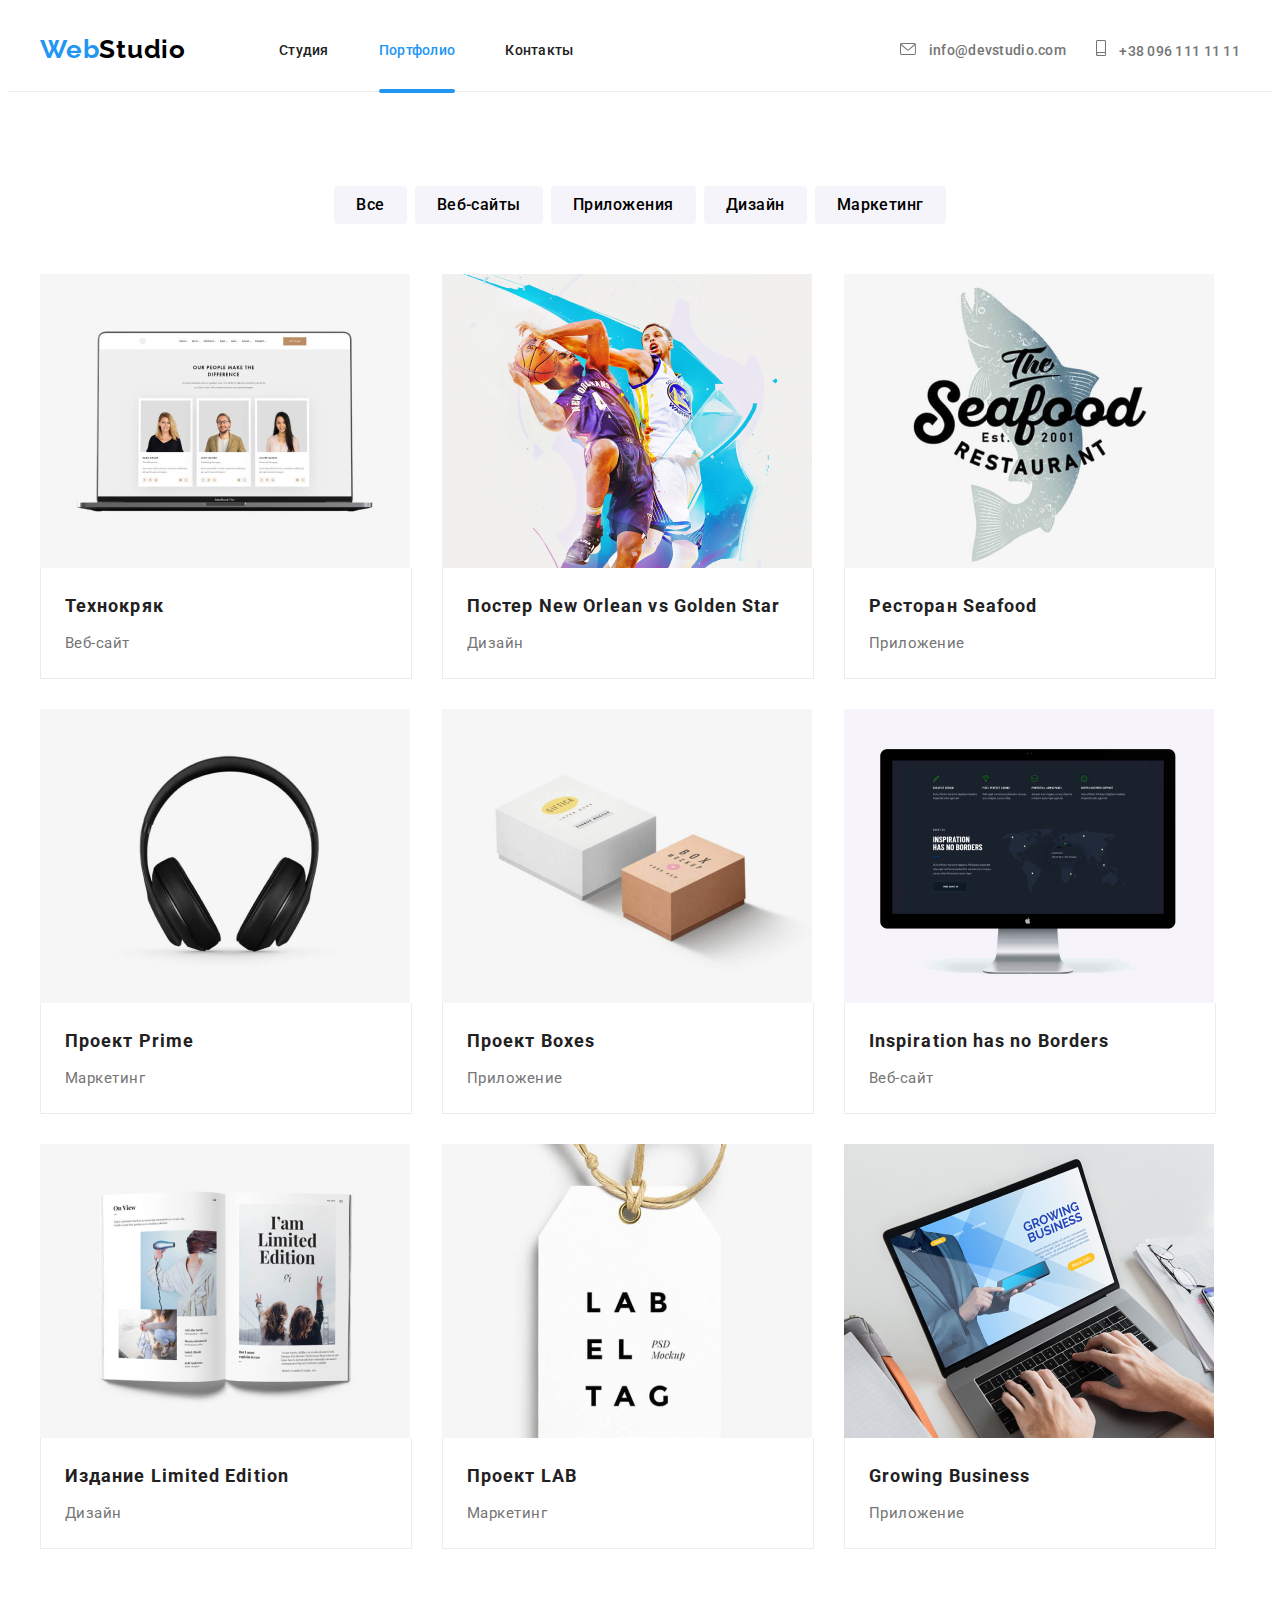
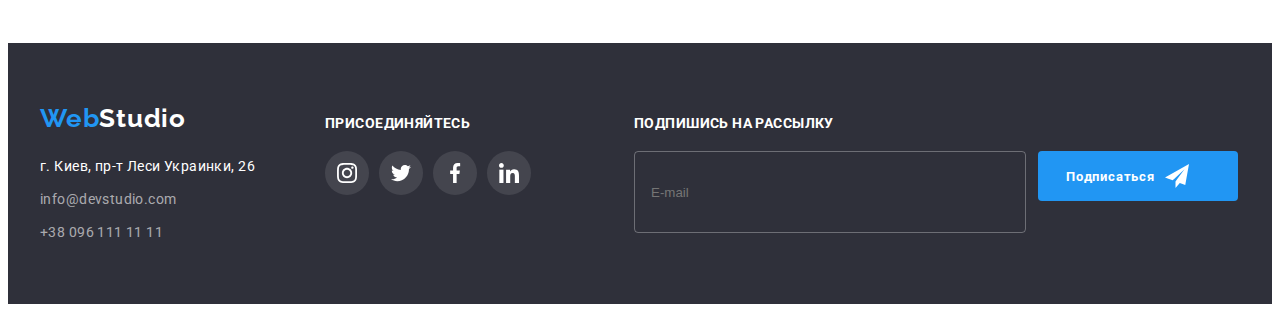
==== portfolio.html @ 54be879e "commit1" ====
<!DOCTYPE html>
<html lang="ru">
  <head>
    <meta charset="UTF-8" />
    <meta http-equiv="X-UA-Compatible" content="IE=edge" />
    <meta name="viewport" content="width=device-width, initial-scale=1.0" />
    <title>Портфолио</title>
    <link
      href="https://fonts.googleapis.com/css2?family=Raleway:wght@700&family=Roboto:wght@400;500;700;900&display=swap"
      rel="stylesheet"
    />
    <link
      rel="stylesheet"
      href="https://cdnjs.cloudflare.com/ajax/libs/modern-normalize/1.1.0/modern-normalize.min.css"
      integrity="sha512-wpPYUAdjBVSE4KJnH1VR1HeZfpl1ub8YT/NKx4PuQ5NmX2tKuGu6U/JRp5y+Y8XG2tV+wKQpNHVUX03MfMFn9Q=="
      crossorigin="anonymous"
      referrerpolicy="no-referrer"
    />
    <link rel="stylesheet" href="./css/main.min.css" />
  </head>

  <!-- .body -->

  <body>
    <header class="header">
      <div class="conteiner header-conteiner">
        <nav class="header-nav">
          <a href="./index.html" class="link logo"
            ><span class="logo-title">Web</span>Studio</a
          >

          <ul class="header-list list">
            <li class="header-item">
              <a class="link header-link" href="./index.html">Студия</a>
            </li>
            <li class="header-item">
              <a class="link header-link current" href="./portfolio.html"
                >Портфолио</a
              >
            </li>
            <li class="header-item">
              <a class="link header-link" href="">Контакты</a>
            </li>
          </ul>
        </nav>

        <ul class="header-adress list">
          <li class="header-item">
            <a class="link header-email" href="mailto:info@devstudio.com">
              <svg class="icon-mail" width="16px" height="12px">
                <use href="./img/sprite.svg#icon-envelope"></use>
              </svg>
              info@devstudio.com</a
            >
          </li>
          <li class="header-item">
            <a class="link header-phone" href="tel:+380961111111"
              ><svg class="icon-phone" width="10px" height="16px">
                <use href="./img/sprite.svg#icon-smartphone"></use>
              </svg>
              +38 096 111 11 11</a
            >
          </li>
        </ul>
      </div>
    </header>
    <!-- ====================Section title================= -->

    <main>
      <section class="portfolio">
        <div class="conteiner">
          <h1 class="visually-hidden">Portfolio</h1>

          <ul class="list portfolio-btn-list">
            <li class="portfolio-btn-item">
              <button class="portfolio-btn" type="button">Все</button>
            </li>
            <li class="portfolio-btn-item">
              <button class="portfolio-btn" type="button">Веб-сайты</button>
            </li>
            <li class="portfolio-btn-item">
              <button class="portfolio-btn" type="button">Приложения</button>
            </li>
            <li class="portfolio-btn-item">
              <button class="portfolio-btn" type="button">Дизайн</button>
            </li>
            <li class="portfolio-btn-item">
              <button class="portfolio-btn" type="button">Маркетинг</button>
            </li>
          </ul>
          <!-- ========================section  advantage======================= -->

          <ul class="list portfolio-list">
            <li class="portfolio-item">
              <div class="portfolio-overlay__thumb">
                <img
                  class="portfolio__img"
                  src="./img/portfolio.img/img7.jpg"
                  alt="компьютер"
                  width="370"
                />
                <p class="portfolio__overlay">
                  Ресурс предлагает комплексные предложения с разным уровнем
                  функционала и сервисы. Все это позволит посетителю получить
                  исчерпывающие сведения о компании или частном лице.
                </p>
              </div>
              <div class="portfolio-item__wrapper">
                <h2 class="portfolio-item__title">Технокряк</h2>
                <p class="portfolio-item__desc">Веб-сайт</p>
              </div>
            </li>
            <li class="portfolio-item">
              <div class="portfolio-overlay__thumb">
                <img
                  class="portfolio__img"
                  src="./img/portfolio.img/img8.jpg"
                  alt="баскетбол"
                  width="370"
                />
                <p class="portfolio__overlay">
                  Ресурс предлагает комплексные предложения с разным уровнем
                  функционала и сервисы. Все это позволит посетителю получить
                  исчерпывающие сведения о компании или частном лице.
                </p>
              </div>
              <div class="portfolio-item__wrapper">
                <h2 class="portfolio-item__title">
                  Постер New Orlean vs Golden Star
                </h2>
                <p class="portfolio-item__desc">Дизайн</p>
              </div>
            </li>
            <li class="portfolio-item">
              <div class="portfolio-overlay__thumb">
                <img
                  class="portfolio__img"
                  src="./img/portfolio.img/img9.jpg"
                  alt="ресторан"
                  width="370"
                />
                <p class="portfolio__overlay">
                  Ресурс предлагает комплексные предложения с разным уровнем
                  функционала и сервисы. Все это позволит посетителю получить
                  исчерпывающие сведения о компании или частном лице.
                </p>
              </div>
              <div class="portfolio-item__wrapper">
                <h2 class="portfolio-item__title">Ресторан Seafood</h2>
                <p class="portfolio-item__desc">Приложение</p>
              </div>
            </li>
            <li class="portfolio-item">
              <div class="portfolio-overlay__thumb">
                <img
                  class="portfolio__img"
                  src="./img/portfolio.img/img10.jpg"
                  alt="наушники"
                  width="370"
                />
                <p class="portfolio__overlay">
                  Ресурс предлагает комплексные предложения с разным уровнем
                  функционала и сервисы. Все это позволит посетителю получить
                  исчерпывающие сведения о компании или частном лице.
                </p>
              </div>
              <div class="portfolio-item__wrapper">
                <h2 class="portfolio-item__title">Проект Prime</h2>
                <p class="portfolio-item__desc">Маркетинг</p>
              </div>
            </li>
            <li class="portfolio-item">
              <div class="portfolio-overlay__thumb">
                <img
                  class="portfolio__img"
                  src="./img/portfolio.img/img11.jpg"
                  alt="коробки"
                  width="370"
                />
                <p class="portfolio__overlay">
                  Ресурс предлагает комплексные предложения с разным уровнем
                  функционала и сервисы. Все это позволит посетителю получить
                  исчерпывающие сведения о компании или частном лице.
                </p>
              </div>
              <div class="portfolio-item__wrapper">
                <h2 class="portfolio-item__title">Проект Boxes</h2>
                <p class="portfolio-item__desc">Приложение</p>
              </div>
            </li>
            <li class="portfolio-item">
              <div class="portfolio-overlay__thumb">
                <img
                  class="portfolio__img"
                  src="./img/portfolio.img/img12.jpg"
                  alt="монитор"
                  width="370"
                />
                <p class="portfolio__overlay">
                  Ресурс предлагает комплексные предложения с разным уровнем
                  функционала и сервисы. Все это позволит посетителю получить
                  исчерпывающие сведения о компании или частном лице.
                </p>
              </div>
              <div class="portfolio-item__wrapper">
                <h2 class="portfolio-item__title">Inspiration has no Borders</h2>
                <p class="portfolio-item__desc">Веб-сайт</p>
              </div>
            </li>
            <li class="portfolio-item">
              <div class="portfolio-overlay__thumb">
                <img
                  class="portfolio__img"
                  src="./img/portfolio.img/img13.jpg"
                  alt="книга"
                  width="370"
                />
                <p class="portfolio__overlay">
                  Ресурс предлагает комплексные предложения с разным уровнем
                  функционала и сервисы. Все это позволит посетителю получить
                  исчерпывающие сведения о компании или частном лице.
                </p>
              </div>
              <div class="portfolio-item__wrapper">
                <h2 class="portfolio-item__title">Издание Limited Edition</h2>
                <p class="portfolio-item__desc">Дизайн</p>
              </div>
            </li>
            <li class="portfolio-item">
              <div class="portfolio-overlay__thumb">
                <img
                  class="portfolio__img"
                  src="./img/portfolio.img/img14.jpg"
                  alt="бирка"
                  width="370"
                />
                <p class="portfolio__overlay">
                  Ресурс предлагает комплексные предложения с разным уровнем
                  функционала и сервисы. Все это позволит посетителю получить
                  исчерпывающие сведения о компании или частном лице.
                </p>
              </div>
              <div class="portfolio-item__wrapper">
                <h2 class="portfolio-item__title">Проект LAB</h2>
                <p class="portfolio-item__desc">Маркетинг</p>
              </div>
            </li>
            <li class="portfolio-item">
              <div class="portfolio-overlay__thumb">
                <img
                  class="portfolio__img"
                  src="./img/portfolio.img/img15.jpg"
                  alt="ноутбук"
                  width="370"
                />
                <p class="portfolio__overlay">
                  Ресурс предлагает комплексные предложения с разным уровнем
                  функционала и сервисы. Все это позволит посетителю получить
                  исчерпывающие сведения о компании или частном лице.
                </p>
              </div>
              <div class="portfolio-item__wrapper">
                <h2 class="portfolio-item__title">Growing Business</h2>
                <p class="portfolio-item__desc">Приложение</p>
              </div>
            </li>
          </ul>
        </div>
      </section>
    </main>

    <!-- ========================footer============================= -->

   <footer class="footer">
      <div class="footer-conteiner conteiner">
        <div class="footer-connecting">
          <a href="/" class="link footer-logo"
            ><span class="logo-title">Web</span>Studio</a
          >
          <address class="footer-address">
            <ul class="footer-adress__list list">
              <li class="footer-adress__item">
                <a
                  class="link footer-adress__map"
                  href="https://goo.gl/maps/JHtLggVv29iKPNGR7"
                  target="_blank"
                  rel="noreferrer noopener"
                  >г. Киев, пр-т Леси Украинки, 26</a
                >
              </li>
              <li class="footer-adress__item">
                <a
                  class="link footer-adress__mail"
                  href="mailto:info@devstudio.com"
                  >info@devstudio.com</a
                >
              </li>
              <li class="footer-adress__item">
                <a class="link footer-adress__phone" href="tel:+380961111111"
                  >+38 096 111 11 11</a
                >
              </li>
            </ul>
          </address>
        </div>
        <div class="footer-social">
          <p class="footer-social__subtitle">присоединяйтесь</p>
          <ul class="footer-social__list list">
            <li class="footer-social__item">
              <a
                class="footer-social__link"
                href=""
                target="_blank"
                rel="noreferrer noopener"
                aria-label="instagram"
              >
                <svg class="footer-social__icon" width="20px" height="20px">
                  <use href="./img/sprite.svg#icon-instagram"></use>
                </svg>
              </a>
            </li>
            <li class="footer-social__item"">
              <a
                class="footer-social__link"
                href=""
                target="_blank"
                rel="noreferrer noopener"
                aria-label="twitter"
              >
                <svg class="footer-social__icon" width="20px" height="20px">
                  <use href="./img/sprite.svg#icon-twitter"></use>
                </svg>
              </a>
            </li>
            <li class="footer-social__item">
              <a
                class="footer-social__link"
                href=""
                target="_blank"
                rel="noreferrer noopener"
                aria-label="facebook"
              >
                <svg class="footer-social__icon" width="20px" height="20px">
                  <use href="./img/sprite.svg#icon-facebook"></use>
                </svg>
              </a>
            </li>
            <li class="footer-social__item">
              <a
                class="footer-social__link"
                href=""
                target="_blank"
                rel="noreferrer noopener"
                aria-label="linkedin"
              >
                <svg class="footer-social__icon" width="20px" height="20px">
                  <use href="./img/sprite.svg#icon-linkedin"></use>
                </svg>
              </a>
            </li>
          </ul>
        </div>
        <div class="footer-subscribe">
          <p class="footer-subscribe__text">Подпишись на рассылку</p>
          <form class="footer-subscribe__form">
            <input
              class="footer-subscribe__input"
              type="email"
              name="email"
              placeholder="E-mail"
              required
            />
            <button class="subscribe__btn" type="submit">
              Подписаться
              <svg class="footer-subscribe__icon" width="24" height="24">
                <use href="./img/sprite.svg#icon-icon_send"></use>
              </svg>
            </button>
          </form>
        </div>
      </div>
    </footer>
  </body>
</html>
---- css/main.min.css ----
:root{--primary-text-color: #212121;--secondary-text-color: #757575;--accent-color: #2196f3;--address-text-color: rgba(255, 255, 255, 0.6);--main-color: #ffffff;--secondary-color: #000000;--secondary-bg-color: #f5f4fa;--accent-background-color: #2f303a;--icon-color-light: #afb1b8}.visually-hidden{position:absolute;white-space:nowrap;width:1px;height:1px;overflow:hidden;border:0;padding:0;clip:rect(0 0 0 0);clip-path:inset(50%);margin:-1px}.form-checkbox,.modal-close-buttom,.footer-social__link,.advantage-icon{display:flex;justify-content:center;align-items:center}h1,h2,h3,h4,h5,p{margin-top:0;margin-bottom:0}ul,ol{margin-top:0;margin-bottom:0;padding-left:0}img{display:block;max-width:100%;height:auto}body{color:var(--primary-text-color);font-family:Roboto,sans-serif}button{cursor:pointer}.section{padding-top:94px;padding-bottom:94px}.title{margin-bottom:50px}.list{list-style:none;margin:0;padding:0}.link{text-decoration:none}.conteiner{width:1200px;padding-left:15px;padding-right:15px;margin-left:auto;margin-right:auto}.header{border-bottom:1px solid #ececec}.header-conteiner{display:flex;justify-content:space-between;margin-right:auto}.header-nav{display:flex;align-items:center}.header-list{display:flex;gap:50px}.logo{padding-top:24px;padding-bottom:25px;margin-right:93px;color:var(--secondary-color);font-family:Raleway,sans-serif;font-size:26px;font-weight:700;line-height:1.1923076923;letter-spacing:.03em}.logo-title{color:var(--accent-color)}.header-link{position:relative;display:block;padding-top:32px;padding-bottom:32px;color:var(--primary-text-color);font-size:14px;font-weight:500;line-height:1.1428571429;letter-spacing:.02em;transition-duration:250ms;animation-timing-function:cubic-bezier(0.4, 0, 0.2, 1)}.header-link:hover,.header-link:focus{color:var(--accent-color)}.current{color:var(--accent-color)}.current::after{position:absolute;bottom:-3px;display:block;content:"";width:100%;height:4px;border-radius:4px;background-color:var(--accent-color)}.header-nav{margin-right:auto}.adress-item{display:inline-flex}.header-adress{display:flex}.header-item{display:flex;align-items:center;justify-content:center}.header-email{display:block;margin-right:30px;padding-top:32px;padding-bottom:32px;color:var(--secondary-text-color);font-size:14px;font-weight:500;line-height:1.1428571429;letter-spacing:.02em;transition:color 250ms cubic-bezier(0.4, 0, 0.2, 1)}.header-email:hover,.header-email:focus{color:var(--accent-color)}.icon-mail{margin-right:10px;fill:currentColor}.header-phone{display:block;padding-top:32px;padding-bottom:32px;align-items:center;font-size:14px;font-weight:500;line-height:1.1428571429;letter-spacing:.02em;color:var(--secondary-text-color);transition:color 250ms cubic-bezier(0.4, 0, 0.2, 1)}.header-phone:hover,.header-phone:focus{color:var(--accent-color)}.icon-phone{margin-right:10px;fill:currentColor}.hero{background-color:var(--accent-background-color);background-image:linear-gradient(to right, rgba(47, 48, 58, 0.4), rgba(47, 48, 58, 0.4)),url("../img/hero.jpg");border:1px solid var(--secondary-color);padding-top:200px;padding-bottom:200px;background-repeat:no-repeat;background-position:center;background-size:cover;max-width:1600px;margin-right:auto;margin-left:auto}.hero-title{margin-bottom:30px;max-width:696px;margin-left:auto;margin-right:auto;color:var(--main-color);font-size:44px;font-weight:900;line-height:1.3636363636;text-align:center;letter-spacing:.06em;text-transform:uppercase}.feature-item{max-width:270px}.feature-list{display:flex;gap:30px;flex-basis:270px}.feature-title{margin-bottom:10px;font-size:14px;font-weight:700;line-height:1.1428571429;letter-spacing:.03em;text-transform:uppercase}.feature-icon-list{display:flex;gap:30px;margin-bottom:30px}.feature-icon-item{display:inline-flex;width:270px;height:120px;justify-content:center;align-items:center;background-color:var(--secondary-bg-color)}.advantage-icon{width:270px;height:120px;margin-bottom:30px;background-color:var(--secondary-bg-color);border-radius:4px}.feature-description{color:var(--secondary-text-color);font-size:14px;line-height:1.72;letter-spacing:.03em}.info-list{position:relative;display:flex;gap:30px;flex-wrap:wrap}.info-title,.team-title{font-size:36px;font-weight:700;line-height:1.1666666667;text-align:center;letter-spacing:.03em}.info-section{padding-top:0;padding-bottom:94px}.info-desc{position:absolute;bottom:0;width:370px;height:70px;padding:27px 82px;color:var(--main-color);background-color:rgba(47,48,58,.8);box-shadow:0px 4px 4px rgba(0,0,0,.25),0px 4px 4px rgba(0,0,0,.25);font-size:14px;font-weight:700;line-height:1.1428571429;text-align:center;letter-spacing:.03em;text-transform:uppercase}.our-team{background-color:var(--secondary-bg-color)}.team-list{display:flex;gap:30px;flex-wrap:wrap}.team-item{box-shadow:0px 2px 1px 0px rgba(0,0,0,.2),0px 1px 1px 0px rgba(0,0,0,.14)}.team-subtitle{margin-bottom:10px;color:var(--primary-text-color);font-size:16px;font-weight:500;line-height:1.1875;text-align:center;letter-spacing:.03em}.team-icon-list{display:flex;gap:10px;justify-content:center}.team-link{fill:var(--icon-color-light);display:inline-flex;border-radius:50%;width:44px;height:44px;justify-content:center;align-items:center;transition:fill 250ms cubic-bezier(0.4, 0, 0.2, 1),background-color 250ms cubic-bezier(0.4, 0, 0.2, 1)}.team-link:hover,.team-link:focus{fill:var(--main-color);background-color:var(--accent-color);border-radius:50%}.team-description{color:var(--secondary-text-color);font-size:16px;line-height:1.19;text-align:center;letter-spacing:.03em;margin-bottom:16px}.team-wrapper{padding-top:30px;padding-bottom:30px;padding-right:5px;padding-left:5px;background-color:var(--main-color);border:1px solid #ececec}.clients{padding-top:94px;padding-bottom:94px}.clients-tittle{margin-bottom:50px;font-size:36px;font-weight:700;line-height:1.1666666667;text-align:center;letter-spacing:.03em}.clients-list{display:flex;gap:30px}.clients-icon{fill:var(--icon-color-light);display:inline-flex;justify-content:center;align-items:center;width:170px;height:92px;border:1px solid #afb1b8;border-radius:4px;transition:fill 250ms cubic-bezier(0.4, 0, 0.2, 1),border 250ms cubic-bezier(0.4, 0, 0.2, 1)}.clients-icon:hover,.clients-icon:focus{fill:var(--accent-color)}.clients-icon:hover{border:1px solid var(--accent-color)}.footer{background-color:var(--accent-background-color);padding-top:60px;padding-bottom:60px;margin:auto}.footer-conteiner{display:flex}.footer-logo{display:block;margin-bottom:20px;color:var(--main-color);font-family:"Raleway",sans-serif;font-size:26px;font-weight:700;line-height:1.1923076923;letter-spacing:.03em}.logo-title{color:var(--accent-color)}.footer-adress__list{font-style:normal}.footer-adress__item{margin-bottom:9px}.footer-adress__item:last-child{margin-bottom:0}.footer-social__item:not(:last-child){margin-right:10px}.footer-adress__map{color:var(--main-color);font-size:14px;line-height:1.72;letter-spacing:.03em;transition:color 250ms cubic-bezier(0.4, 0, 0.2, 1)}.footer-adress__map:hover,.footer-adress__map:focus{color:var(--accent-color)}.footer-adress__mail,.footer-adress__phone{color:var(--address-text-color);font-size:14px;line-height:1.72;letter-spacing:.03em;transition:color 250ms cubic-bezier(0.4, 0, 0.2, 1)}.footer-adress__mail:hover,.footer-adress__mail:focus,.footer-adress__phone:hover,.footer-adress__phone:focus{color:var(--accent-color)}.footer-social__subtitle{margin-bottom:20px;color:var(--main-color);font-size:14px;font-weight:700;line-height:1.1428571429;letter-spacing:.03em;text-transform:uppercase}.footer-social{margin-left:70px;padding-top:12px;margin-right:93px}.footer-social__list{display:flex;align-items:center;margin-top:16px;margin-right:10px}.footer-social__link{fill:var(--secondary-text-coor);width:44px;height:44px;background-color:rgba(255,255,255,.1);border-radius:50%;transition:background-color 250ms cubic-bezier(0.4, 0, 0.2, 1)}.footer-social__link:hover,.footer-social__link:focus{background-color:var(--accent-color)}.footer-social__icon{fill:var(--main-color)}.footer-subscribe{display:inline-block}.footer-subscribe__icon{margin-left:10px}.footer-subscribe__form{display:flex;gap:12px}.footer-subscribe__input{width:358px;height:50px;padding:15px 16px;outline:none;border-radius:4px;background-color:rgba(0,0,0,0);border:1px solid rgba(255,255,255,.3);color:var(--main-color);transition:border 250ms cubic-bezier(0.4, 0, 0.2, 1)}.footer-subscribe__text{display:inline-block;margin-bottom:20px;padding-top:12px;font-size:14px;font-weight:700;line-height:1.1428571429;letter-spacing:.03em;text-transform:uppercase;color:var(--main-color)}.portfolio{padding-top:94px;padding-bottom:94px}.portfolio-btn-list{display:flex;gap:8px;justify-content:center;margin-bottom:50px}.portfolio-btn{padding:6px 22px;color:var(--secondary-color);background-color:var(--secondary-bg-color);font-family:inherit;border:none;cursor:pointer;font-size:16px;font-weight:500;line-height:1.625;letter-spacing:.03em;border-radius:4px;transition:background-color 250ms cubic-bezier(0.4, 0, 0.2, 1)}.portfolio-btn:hover,.portfolio-btn:focus{color:var(--main-color);background-color:var(--accent-color);box-shadow:0px 4px 4px rgba(0,0,0,.25)}.portfolio-btn:hover,.portfolio-btn:focus{color:var(--main-color);background-color:var(--accent-color)}.portfolio-item:hover{box-shadow:0px 4px 4px 0px rgba(0,0,0,.25);cursor:pointer}.portfolio-list{display:flex;flex-wrap:wrap;gap:30px}.portfolio-item__wrapper{padding:20px 24px;background-color:var(--main-color);border:1px solid #ececec;border-top:none;min-width:322px}.portfolio-overlay__thumb{position:relative;overflow:hidden}.portfolio-item__title{font-size:18px;font-weight:700;line-height:2;letter-spacing:.06em;margin-bottom:4px}.portfolio-item__desc{color:var(--secondary-text-color);font-size:15px;font-weight:400;line-height:2;letter-spacing:.03em}.portfolio__overlay{position:absolute;width:100%;height:100%;left:0;top:0;overflow:auto;transform:translate(0, 100%);transition:transform 250ms cubic-bezier(0.4, 0, 0.2, 1),opacity 250ms cubic-bezier(0.4, 0, 0.2, 1);background-color:rgba(33,150,243,.9);font-size:18px;color:var(--main-color);letter-spacing:.03em;line-height:1.56;padding-top:63px;padding-bottom:63px;padding-left:24px;padding-right:24px}.portfolio-item:hover .portfolio__overlay{opacity:1;transform:translate(0, 0)}.backdrop{position:fixed;top:0;left:0;width:100%;height:100%;background:rgba(0,0,0,.2);z-index:100;opacity:1;transition:opacity 250ms cubic-bezier(0.4, 0, 0.2, 1),visibility 250ms cubic-bezier(0.4, 0, 0.2, 1)}.backdrop.is-hidden{opacity:0;visibility:hidden;pointer-events:none}.hero-button{display:block;margin-left:auto;margin-right:auto;min-width:200px;min-height:50px;padding:10px 32px;border-radius:4px;color:var(--main-color);font-family:inherit;background-color:var(--accent-color);border:none;cursor:pointer;font-size:16px;font-weight:700;line-height:1.875;letter-spacing:.06em;transition:color 500ms cubic-bezier(0.4, 0, 0.2, 1)}.subscribe__btn{width:200px;height:50px;padding:10px 28px;font-family:"Roboto";font-style:normal;font-weight:700;line-height:1,88;display:flex;align-items:center;text-align:center;letter-spacing:.06em;color:var(--main-color);background-color:var(--accent-color);border:none;border-radius:4px;transition:border-color 250ms cubic-bezier(0.4, 0, 0.2, 1)}.modal{position:absolute;width:528px;height:580px;top:50%;left:50%;transform:translate(-50%, -50%) scale(1);background-color:var(--main-color);opacity:1;transition:transform 250ms cubic-bezier(0.4, 0, 0.2, 1),opacity 250ms cubic-bezier(0.4, 0, 0.2, 1);padding:40px}.modal-title{display:block;width:auto;margin-bottom:12px;font-family:"Roboto";font-style:normal;font-size:20px;font-weight:700;line-height:1.15;text-align:center;letter-spacing:.03em}.modal-close-buttom{position:absolute;top:8px;right:8px;width:30px;height:30px;border-radius:50%;background-color:rgba(0,0,0,0);border:1px solid rgba(0,0,0,.1);padding:0;transition:border-color 250ms cubic-bezier(0.4, 0, 0.2, 1)}.modal-close-buttom:hover,.modal-close-buttom:focus{border-color:var(--accent-color)}.modal-close-button-icon{transition:fill 250ms cubic-bezier(0.4, 0, 0.2, 1)}.modal-close-buttom:hover .modal-close-button-icon,.modal-close-buttom:focus .modal-close-button-icon{fill:var(--accent-color)}.form-field{display:block;position:relative;margin-bottom:8px}.form-lable{margin-bottom:4px;display:block;font-size:12px;line-height:1.17;letter-spacing:.01em;color:var(--secondary-text-coor)}.form-input{display:block;width:448px;height:40px;padding:0;padding-left:42px;outline:none;border-radius:4px;border:1px solid rgba(33,33,33,.2);transition:border 250ms cubic-bezier(0.4, 0, 0.2, 1)}.form-input:hover,.form-input:focus{border:1px solid var(--accent-color)}textarea{padding:12px 16px;font-family:inherit;font-size:inherit;resize:none;width:448px;height:120px;outline:none;border-radius:4px;border:1px solid rgba(33,33,33,.2);transition:border 250ms cubic-bezier(0.4, 0, 0.2, 1)}textarea:hover,textarea:focus{border:1px solid var(--accent-color)}textarea::placeholder{font-size:14px;line-height:1.17;letter-spacing:.01em;color:rgba(117,117,117,.5)}.form-icon{display:inline-block;position:absolute;margin:11px 12px;top:18px;transition:fill 250ms cubic-bezier(0.4, 0, 0.2, 1)}.form-input:focus+.form-icon,.form-input:hover+.form-icon{fill:var(--accent-color)}.form-checkbox{margin-top:20px;margin-bottom:30px}.checkbox{width:1px;height:1px;overflow:hidden;border:0;padding:0}.checkbox-icon{border:2px solid var(--primary-text-color);border-radius:2px;margin-right:7px}.checkbox:checked+.checkbox-icon{background-color:var(--accent-color);background-origin:border-box;border:none}.checkbox:focus+.checkbox-icon{outline:2px solid rgba(0,0,255,.5)}.policy-dsc{margin-right:5px;font-size:14px;font-weight:400;line-height:1.7142857143;letter-spacing:.03em;color:var(--secondary-text-color)}.link-policy{font-size:14px;line-height:24px;letter-spacing:.03em;color:var(--accent-color)}.form-btn{display:block;margin:auto;background-color:var(--accent-color);border:none;cursor:pointer;border-radius:4px;width:200px;height:50px;font-size:16px;font-weight:700;line-height:1.875;letter-spacing:.06em;color:var(--main-color);box-shadow:0px 4px 4px rgba(0,0,0,.15)}/*# sourceMappingURL=main.min.css.map */
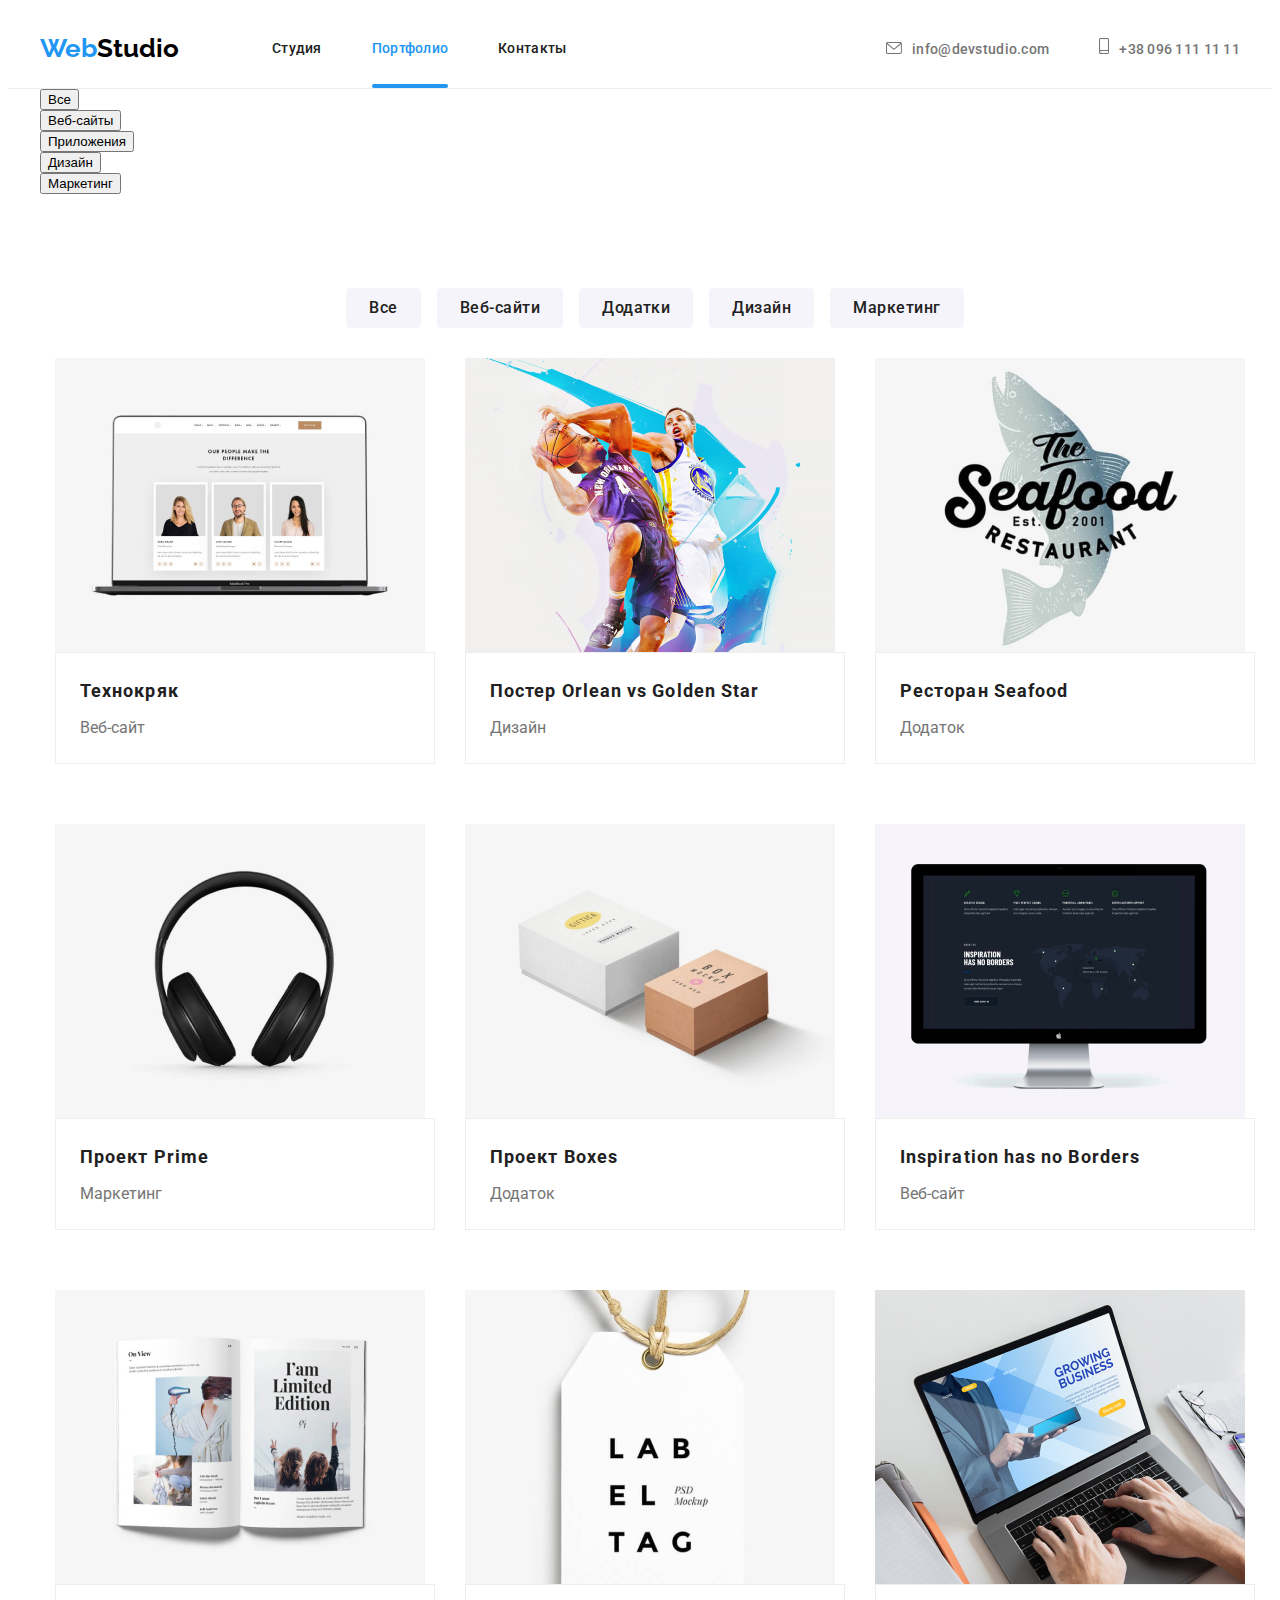
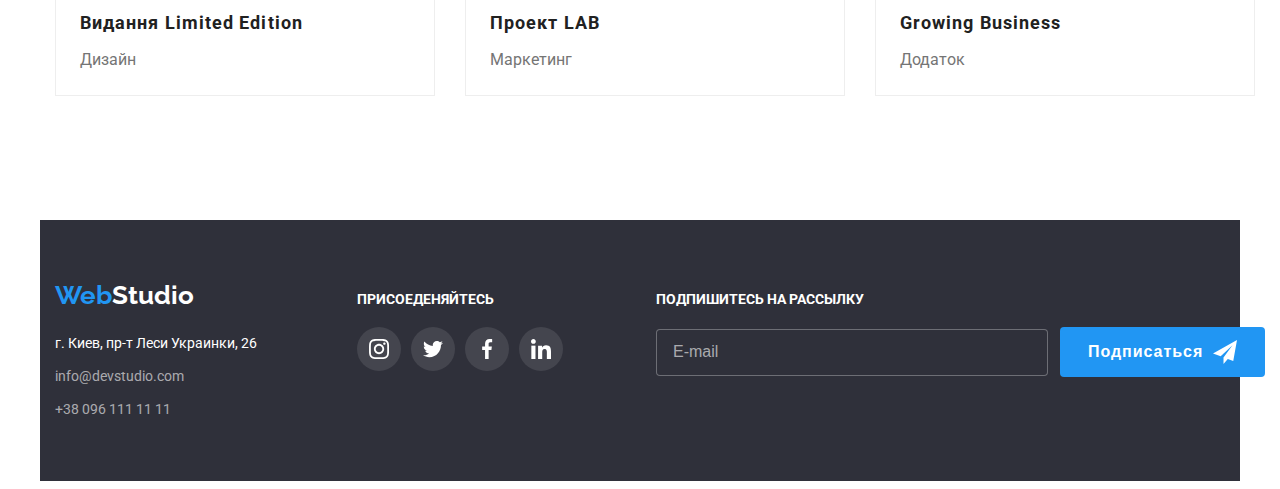
==== commit 608365f0: "commit5" ====
--- a/portfolio.html
+++ b/portfolio.html
@@ -23,52 +23,123 @@
 
   <body>
     <header class="header">
-      <div class="conteiner header-conteiner">
-        <nav class="header-nav">
-          <a href="./index.html" class="link logo"
-            ><span class="logo-title">Web</span>Studio</a
-          >
-
-          <ul class="header-list list">
-            <li class="header-item">
-              <a class="link header-link" href="./index.html">Студия</a>
-            </li>
-            <li class="header-item">
-              <a class="link header-link current" href="./portfolio.html"
+      <div class="container header__container">
+        <nav class="nav">
+          <a lang="en" class="link logo" href=""
+            >Web<span class="logo__second">Studio</span>
+          </a>
+          <ul class="list nav__menu">
+            <li class="nav__item">
+              <a class="link nav__link  nav__link--clickableArea" href="./index.html"
+                >Студия</a
+              >
+            </li>
+            <li class="nav__item">
+              <a
+                class="link nav__link current nav__link--clickableArea"
+                href=""
                 >Портфолио</a
               >
             </li>
-            <li class="header-item">
-              <a class="link header-link" href="">Контакты</a>
+            <li class="nav__item">
+              <a class="link nav__link nav__link--clickableArea" href=""
+                >Контакты</a
+              >
             </li>
           </ul>
         </nav>
-
-        <ul class="header-adress list">
-          <li class="header-item">
-            <a class="link header-email" href="mailto:info@devstudio.com">
-              <svg class="icon-mail" width="16px" height="12px">
-                <use href="./img/sprite.svg#icon-envelope"></use>
-              </svg>
-              info@devstudio.com</a
+        <!--  =================================================================== button-mobile-menu ================================================ -->
+        <button type="button" class="mobile-menu-open" data-menu-open>
+          <svg class="mobile-menu-open__icon" width="40" height="40">
+            <use href="./img/sprite.svg#icon-menu"></use>
+          </svg>
+        </button>
+
+        <ul class="list contacts">
+          <li class="contacts__item">
+            <a
+              class="link contacts__link contacts__link--clickableArea"
+              href="mailto:info@devstudio.com"
+              ><svg class="envelope" width="16" height="12">
+                <use href="./img/sprite.svg#icon-envelope"></use></svg
+              >info@devstudio.com</a
             >
           </li>
-          <li class="header-item">
-            <a class="link header-phone" href="tel:+380961111111"
-              ><svg class="icon-phone" width="10px" height="16px">
-                <use href="./img/sprite.svg#icon-smartphone"></use>
-              </svg>
-              +38 096 111 11 11</a
+          <li class="contacts__item">
+            <a
+              class="link contacts__link contacts__link--clickableArea"
+              href="tel:+380961111111"
+              ><svg class="phone" width="10" height="16">
+                <use href="./img/sprite.svg#icon-smartphone"></use></svg
+              >+38 096 111 11 11</a
             >
           </li>
         </ul>
       </div>
+
+      <div class="mobile-menu" data-menu>
+        <div class="container mobile-menu__container">
+          <button class="mobile-menu__btn" data-menu-close>
+            <svg class="mobile-menu__icon-close" width="40" height="40">
+              <use href="./img/sprite.svg#icon-close-modal"></use>
+            </svg>
+          </button>
+          <ul class="list mobile-nav">
+            <li class="mobile-nav__item">
+              <a href="./index.html" class="mobile-nav__link link">Студия</a>
+            </li>
+            <li class="mobile-nav__item">
+              <a href="" class="mobile-nav__link current link">Портфолио</a>
+            </li>
+            <li class="mobile-nav__item">
+              <a href="" class="mobile-nav__link link">Контакты</a>
+            </li>
+          </ul>
+          <div class="mobile-menu__wrapper">
+            <ul class="mobile-menu__contacts list">
+              <li>
+                <a href="tel:+380961111111" class="link mobile-menu__tel"
+                  >+38 096 111 11 11</a
+                >
+              </li>
+              <li>
+                <a
+                  href="mailto:info@devstudio.com"
+                  class="link mobile-menu__email"
+                  >info@devstudio.com</a
+                >
+              </li>
+            </ul>
+            <ul class="mobile-menu-networks list">
+              <li class="mobile-menu-networks__item">
+                <a lang="en" class="mobile-menu-networks__link link"
+                  >Instagram</a
+                >
+              </li>
+              <li class="mobile-menu-networks__item">
+                <a lang="en" class="mobile-menu-networks__link link">Twitter</a>
+              </li>
+              <li class="mobile-menu-networks__item">
+                <a lang="en" class="mobile-menu-networks__link link"
+                  >Facebook</a
+                >
+              </li>
+              <li class="mobile-menu-networks__item">
+                <a lang="en" class="mobile-menu-networks__link link"
+                  >LinkedIn</a
+                >
+              </li>
+            </ul>
+          </div>
+        </div>
+      </div>
     </header>
     <!-- ====================Section title================= -->
 
-    <main>
+    
+<main>
       <section class="portfolio">
-        <div class="conteiner">
+        <div class="container">
           <h1 class="visually-hidden">Portfolio</h1>
 
           <ul class="list portfolio-btn-list">
@@ -90,6 +161,739 @@
           </ul>
           <!-- ========================section  advantage======================= -->
 
+<main>
+            <section class="section">
+                <div class="container">
+                    <h1 class="visually-hidden">Перелік проектів</h1>
+                    <ul class="list filterList">
+                        <li class="filterList__item">
+                            <button class="filterList__btn" type="button">
+                                Все
+                            </button>
+                        </li>
+                        <li class="filterList__item">
+                            <button class="filterList__btn" type="button">
+                                Веб-сайти
+                            </button>
+                        </li>
+                        <li class="filterList__item">
+                            <button class="filterList__btn" type="button">
+                                Додатки
+                            </button>
+                        </li>
+                        <li class="filterList__item">
+                            <button class="filterList__btn" type="button">
+                                Дизайн
+                            </button>
+                        </li>
+                        <li class="filterList__item">
+                            <button class="filterList__btn" type="button">
+                                Маркетинг
+                            </button>
+                        </li>
+                    </ul>
+                    <ul class="list projectList">
+                        <li class="projectList__item">
+                            <a class="link projectList__link" href="">
+                                <div class="projectList__imgWrapper">
+                                    <picture>
+                    <source
+                        srcset="./img/portfolio.img/img7.jpg 1x, ./img/dekstop/img1@2x.jpg 2x"
+                        media="(min-width: 1200px)"
+                        />
+                    <source
+                        srcset="./img/tablet/img1-tablet.jpg 1x, ./img/tablet/tablet1@2x.jpg 2x"
+                        media="(min-width: 768px)"
+                                        />
+                    <source
+                        srcset="./img/mobile/mobile1.jpg 1x, ./img/mobile/mobile1@2x.jpg 2x"
+                        media="(min-width: 320px)"
+                                        />
+                          <img
+                              class="imgSize"
+                              src="img/portfolio.img/img7.jpg"
+                              alt="компьютер"
+                            />
+                    </picture>
+
+                                    <p class="projectList__overlay">
+                                        Ресурс пропонує комплексні пропозиції з
+                                        різним рівнем функціоналу та сервісів.
+                                        Все це дозволить відвідувачу отримати
+                                        вичерпні відомості про компанію чи
+                                        приватну особу.
+                                    </p>
+                                </div>
+                                <div class="projectList__card">
+                                    <h2 class="projectList__title">
+                                        Технокряк
+                                    </h2>
+                                    <p class="projectList__description">
+                                        Веб-сайт
+                                    </p>
+                                </div>
+                            </a>
+                        </li>
+                        <li class="projectList__item">
+                            <a class="link projectList__link" href="">
+                                <div class="projectList__imgWrapper">
+                                    <picture>
+                      <source
+                          srcset="./img/portfolio.img/img8.jpg 1x, ./img/dekstop/img2@2x.jpg 2x"
+                          media="(min-width: 1200px)"
+                            />
+                        <source
+                          srcset="./img/tablet/img2-tablet.jpg 1x, ./img/tablet/tablet2@2x.jpg 2x"
+                          media="(min-width: 768px)"
+                            />
+                        <source
+                          srcset="./img/mobile/mobile2.jpg 1x, ./img/mobile/mobile2@2x.jpg 2x"
+                          media="(min-width: 320px)"
+                            />
+                            <img
+                                src="./img/portfolio.img/img8.jpg"
+                                alt="баскетбол"
+                                        />
+                            </picture>
+                                    <p class="projectList__overlay">
+                                        Ресурс пропонує комплексні пропозиції з
+                                        різним рівнем функціоналу та сервісів.
+                                        Все це дозволить відвідувачу отримати
+                                        вичерпні відомості про компанію чи
+                                        приватну особу.
+                                    </p>
+                                </div>
+                                <div class="projectList__card">
+                                    <h2 class="projectList__title">
+                                        Постер
+                                        <span lang="en"
+                                            >Orlean vs Golden Star</span
+                                        >
+                                    </h2>
+                                    <p class="projectList__description">
+                                        Дизайн
+                                    </p>
+                                </div>
+                            </a>
+                        </li>
+                        <li class="projectList__item">
+                            <a class="link projectList__link" href="">
+                                <div class="projectList__imgWrapper">
+                                    <picture>
+                      <source
+                        srcset="./img/portfolio.img/img9.jpg 1x, ./img/dekstop/img3@2x.jpg 2x"
+                        media="(min-width: 1200px)"
+                        />
+                      <source
+                          srcset="./img/tablet/img3-tablet.jpg 1x, ./img/tablet/tablet3@2x.jpg 2x"
+                          media="(min-width: 768px)"
+                          />
+                      <source
+                          srcset="/img/mobile/mobile3.jpg 1x, ./img/mobile/mobile3@2x.jpg 2x"
+                          media="(min-width: 320px)"
+                            />
+                        <img
+                           src="./img/portfolio.img/img9.jpg"
+                           alt="ресторан"
+                          />
+                   </picture>
+                                    <p class="projectList__overlay">
+                                        Ресурс пропонує комплексні пропозиції з
+                                        різним рівнем функціоналу та сервісів.
+                                        Все це дозволить відвідувачу отримати
+                                        вичерпні відомості про компанію чи
+                                        приватну особу.
+                                    </p>
+                                </div>
+                                <div class="projectList__card">
+                                    <h2 class="projectList__title">
+                                        Ресторан <span lang="en">Seafood</span>
+                                    </h2>
+                                    <p class="projectList__description">
+                                        Додаток
+                                    </p>
+                                </div>
+                            </a>
+                        </li>
+                        <li class="projectList__item">
+                            <a class="link projectList__link" href="">
+                                <div class="projectList__imgWrapper">
+                                   <picture>
+                      <source
+                          srcset="./img/portfolio.img/img10.jpg 1x, ./img/dekstop/img4@2x.jpg 2x"
+                          media="(min-width: 1200px)"
+                              />
+                      <source
+                          srcset="./img/tablet/img4-tablet.jpg 1x, ./img/tablet/tablet4@2x.jpg 2x"
+                           media="(min-width: 768px)"
+                               />
+                      <source
+                          srcset="./img/mobile/mobile4.jpg 1x, ./img/mobile/mobile4@2x.jpg 2x"
+                          media="(min-width: 320px)"
+                              />
+                     <img
+                      src="./img/portfolio.img/img10.jpg"
+                      alt="наушники"
+                />
+                </picture>
+                                    <p class="projectList__overlay">
+                                        Ресурс пропонує комплексні пропозиції з
+                                        різним рівнем функціоналу та сервісів.
+                                        Все це дозволить відвідувачу отримати
+                                        вичерпні відомості про компанію чи
+                                        приватну особу.
+                                    </p>
+                                </div>
+                                <div class="projectList__card">
+                                    <h2 class="projectList__title">
+                                        Проект <span lang="en">Prime</span>
+                                    </h2>
+                                    <p class="projectList__description">
+                                        Маркетинг
+                                    </p>
+                                </div>
+                            </a>
+                        </li>
+                        <li class="projectList__item">
+                            <a class="link projectList__link" href="">
+                                <div class="projectList__imgWrapper">
+                                  <picture>
+                      <source
+                          srcset="./img/portfolio.img/img11.jpg 1x, ./img/dekstop/img5@2x.jpg 2x"
+                           media="(min-width: 1200px)"
+                      />
+                      <source
+                          srcset="./img/tablet/img5-tablet.jpg 1x, ./img/tablet/tablet5@2x.jpg 2x"
+                           media="(min-width: 768px)"
+                      />
+                      <source
+                          srcset="./img/mobile/mobile5.jpg 1x, ./img/mobile/mobile5@2x.jpg 2x"
+                          media="(min-width: 320px)"
+                      />
+
+                     <img
+                       src="./img/portfolio.img/img11.jpg"
+                       alt="коробки"
+                         />
+                  </picture>
+
+                                    <p class="projectList__overlay">
+                                        Ресурс пропонує комплексні пропозиції з
+                                        різним рівнем функціоналу та сервісів.
+                                        Все це дозволить відвідувачу отримати
+                                        вичерпні відомості про компанію чи
+                                        приватну особу.
+                                    </p>
+                                </div>
+                                <div class="projectList__card">
+                                    <h2 class="projectList__title">
+                                        Проект <span lang="en">Boxes</span>
+                                    </h2>
+                                    <p class="projectList__description">
+                                        Додаток
+                                    </p>
+                                </div>
+                            </a>
+                        </li>
+                        <li class="projectList__item">
+                            <a class="link projectList__link" href="">
+                                <div class="projectList__imgWrapper">
+                                    <picture>
+                        <source
+                            srcset="./img/portfolio.img/img12.jpg 1x, ./img/dekstop/img5@2x.jpg 2x"
+                            media="(min-width: 1200px)"
+                        />
+                        <source
+                            srcset="./img/tablet/img6-tablet.jpg 1x, ./img/tablet/tablet6@2x.jpg 2x"
+                            media="(min-width: 768px)"
+                        />
+                        <source
+                            srcset="./img/mobile/mobile6.jpg 1x, ./img/mobile/mobile6@2x.jpg 2x"
+                            media="(min-width: 320px)"
+                        />
+
+                           <img
+                               src="./img/portfolio.img/img12.jpg"
+                               alt="монитор"
+                                />
+                       </picture>
+
+                                    <p class="projectList__overlay">
+                                        Ресурс пропонує комплексні пропозиції з
+                                        різним рівнем функціоналу та сервісів.
+                                        Все це дозволить відвідувачу отримати
+                                        вичерпні відомості про компанію чи
+                                        приватну особу.
+                                    </p>
+                                </div>
+                                <div class="projectList__card">
+                                    <h2 class="projectList__title" lang="en">
+                                        Inspiration has no Borders
+                                    </h2>
+                                    <p class="projectList__description">
+                                        Веб-сайт
+                                    </p>
+                                </div>
+                            </a>
+                        </li>
+                        <li class="projectList__item">
+                            <a class="link projectList__link" href="">
+                                <div class="projectList__imgWrapper">
+                                   <picture>
+                          <source
+                              srcset="./img/portfolio.img/img13.jpg 1x, ./img/dekstop/img7@2x.jpg 2x"
+                              media="(min-width: 1200px)"
+                          />
+                          <source
+                              srcset="./img/tablet/img7-tablet.jpg 1x, ./img/tablet/tablet7@2x.jpg 2x"
+                              media="(min-width: 768px)"
+                          />
+                          <source
+                              srcset="./img/mobile/mobile7.jpg 1x, ./img/mobile/mobile7@2x.jpg 2x"
+                              media="(min-width: 320px)"
+                          />
+                     <img
+                        src="./img/portfolio.img/img13.jpg"
+                        alt="книга"
+                    />
+                </picture>
+
+                                    <p class="projectList__overlay">
+                                        Ресурс пропонує комплексні пропозиції з
+                                        різним рівнем функціоналу та сервісів.
+                                        Все це дозволить відвідувачу отримати
+                                        вичерпні відомості про компанію чи
+                                        приватну особу.
+                                    </p>
+                                </div>
+                                <div class="projectList__card">
+                                    <h2 class="projectList__title">
+                                        Видання
+                                        <span lang="en">Limited Edition</span>
+                                    </h2>
+                                    <p class="projectList__description">
+                                        Дизайн
+                                    </p>
+                                </div>
+                            </a>
+                        </li>
+                        <li class="projectList__item">
+                            <a class="link projectList__link" href="">
+                                <div class="projectList__imgWrapper">
+                                   <picture>
+                    <source
+                        srcset="./img/portfolio.img/img14.jpg 1x, ./img/dekstop/img8@2x.jpg 2x"
+                        media="(min-width: 1200px)"
+                    />
+                    <source
+                        srcset="./img/tablet/img8-tablet.jpg 1x, ./img/tablet/tablet8@2x.jpg 2x"
+                        media="(min-width: 768px)"
+                    />
+                    <source
+                        srcset="./img/mobile/mobile8.jpg 1x, ./img/mobile/mobile8@2x.jpg 2x"
+                        media="(min-width: 320px)"
+                    />
+                <img 
+                  src="./img/portfolio.img/img14.jpg"
+                  alt="бирка"
+                />
+            </picture>
+
+                                    <p class="projectList__overlay">
+                                        Ресурс пропонує комплексні пропозиції з
+                                        різним рівнем функціоналу та сервісів.
+                                        Все це дозволить відвідувачу отримати
+                                        вичерпні відомості про компанію чи
+                                        приватну особу.
+                                    </p>
+                                </div>
+                                <div class="projectList__card">
+                                    <h2 class="projectList__title">
+                                        Проект <span lang="en">LAB</span>
+                                    </h2>
+                                    <p class="projectList__description">
+                                        Маркетинг
+                                    </p>
+                                </div>
+                            </a>
+                        </li>
+                        <li class="projectList__item">
+                            <a class="link projectList__link" href="">
+                                <div class="projectList__imgWrapper">
+                                     <source
+                          srcset="./img/portfolio.img/img15.jpg 1x, ./img/dekstop/img9@2x.jpg 2x"
+                          media="(min-width: 1200px)"
+                         />
+                      <source
+                          srcset="./img/tablet/img9-tablet.jpg 1x, ./img/tablet/tablet9@2x.jpg 2x"
+                           media="(min-width: 768px)"
+                          />
+                      <source
+                          srcset="./img/mobile/mobile9.jpg 1x, ./img/mobile/mobile9@2x.jpg 2x"
+                          media="(min-width: 320px)"
+                      />
+                    <img
+                      src="./img/portfolio.img/img15.jpg"
+                      alt="ноутбук"
+                    />
+                </picture>
+
+                                    <p class="projectList__overlay">
+                                        Ресурс пропонує комплексні пропозиції з
+                                        різним рівнем функціоналу та сервісів.
+                                        Все це дозволить відвідувачу отримати
+                                        вичерпні відомості про компанію чи
+                                        приватну особу.
+                                    </p>
+                                </div>
+                                <div class="projectList__card">
+                                    <h2 class="projectList__title" lang="en">
+                                        Growing Business
+                                    </h2>
+                                    <p class="projectList__description">
+                                        Додаток
+                                    </p>
+                                </div>
+                            </a>
+                        </li>
+                    </ul>
+                </div>
+            </section>
+        </main>
+
+
+
+          <!-- <ul class="list portfolio-list">
+            <li class="portfolio-item">
+              <div class="portfolio-overlay__thumb">
+                 <a class="link portfoli__link" href="">
+              <picture>
+                    <source
+                        srcset="./img/portfolio.img/img7.jpg 1x, ./img/dekstop/img1@2x.jpg 2x"
+                        media="(min-width: 1200px)"
+                        />
+                    <source
+                        srcset="./img/tablet/img1-tablet.jpg 1x, ./img/tablet/tablet1@2x.jpg 2x"
+                        media="(min-width: 768px)"
+                                        />
+                    <source
+                        srcset="./img/mobile/mobile1.jpg 1x, ./img/mobile/mobile1@2x.jpg 2x"
+                        media="(min-width: 320px)"
+                                        />
+                          <img
+                              class="imgSize"
+                              src="img/portfolio.img/img7.jpg"
+                              alt="компьютер"
+                            />
+                    </picture>
+                <p class="portfolio__overlay">
+                  Ресурс предлагает комплексные предложения с разным уровнем
+                  функционала и сервисы. Все это позволит посетителю получить
+                  исчерпывающие сведения о компании или частном лице.
+                </p>
+              </div>
+              <div class="portfolio-item__wrapper">
+                <h2 class="portfolio-item__title">Технокряк</h2>
+                <p class="portfolio-item__desc">Веб-сайт</p>
+              </div>
+            </a>
+            </li>
+            <li class="portfolio-item">
+              <div class="portfolio-overlay__thumb">
+                <a class="link portfoli__link" href="">
+                <picture>
+                      <source
+                          srcset="./img/portfolio.img/img8.jpg 1x, ./img/dekstop/img2@2x.jpg 2x"
+                          media="(min-width: 1200px)"
+                            />
+                        <source
+                          srcset="./img/tablet/img2-tablet.jpg 1x, ./img/tablet/tablet2@2x.jpg 2x"
+                          media="(min-width: 768px)"
+                            />
+                        <source
+                          srcset="./img/mobile/mobile2.jpg 1x, ./img/mobile/mobile2@2x.jpg 2x"
+                          media="(min-width: 320px)"
+                            />
+                            <img
+                                src="./img/portfolio.img/img8.jpg"
+                                alt="баскетбол"
+                                        />
+                            </picture>
+                <p class="portfolio__overlay">
+                  Ресурс предлагает комплексные предложения с разным уровнем
+                  функционала и сервисы. Все это позволит посетителю получить
+                  исчерпывающие сведения о компании или частном лице.
+                </p>
+               </div>
+               <div class="portfolio-item__wrapper">
+                <h2 class="portfolio-item__title">
+                  Постер New Orlean vs Golden Star
+                </h2>
+                <p class="portfolio-item__desc">Дизайн</p>
+               </div>
+              </a>
+            </li>
+            <li class="portfolio-item">
+              <div class="portfolio-overlay__thumb">
+                <a class="link portfoli__link" href="">
+                 <picture>
+                      <source
+                        srcset="./img/portfolio.img/img9.jpg 1x, ./img/dekstop/img3@2x.jpg 2x"
+                        media="(min-width: 1200px)"
+                        />
+                      <source
+                          srcset="./img/tablet/img3-tablet.jpg 1x, ./img/tablet/tablet3@2x.jpg 2x"
+                          media="(min-width: 768px)"
+                          />
+                      <source
+                          srcset="/img/mobile/mobile3.jpg 1x, ./img/mobile/mobile3@2x.jpg 2x"
+                          media="(min-width: 320px)"
+                            />
+                        <img
+                           src="./img/portfolio.img/img9.jpg"
+                           alt="ресторан"
+                          />
+                   </picture>
+                <p class="portfolio__overlay">
+                  Ресурс предлагает комплексные предложения с разным уровнем
+                  функционала и сервисы. Все это позволит посетителю получить
+                  исчерпывающие сведения о компании или частном лице.
+                </p>
+               </div>
+                <div class="portfolio-item__wrapper">
+                <h2 class="portfolio-item__title">Ресторан Seafood</h2>
+                <p class="portfolio-item__desc">Приложение</p>
+                </div>
+              </a>
+            </li>
+            <li class="portfolio-item">
+              <div class="portfolio-overlay__thumb">
+                <a class="link portfoli__link" href="">
+                 <picture>
+                      <source
+                          srcset="./img/portfolio.img/img10.jpg 1x, ./img/dekstop/img4@2x.jpg 2x"
+                          media="(min-width: 1200px)"
+                              />
+                      <source
+                          srcset="./img/tablet/img4-tablet.jpg 1x, ./img/tablet/tablet4@2x.jpg 2x"
+                           media="(min-width: 768px)"
+                               />
+                      <source
+                          srcset="./img/mobile/mobile4.jpg 1x, ./img/mobile/mobile4@2x.jpg 2x"
+                          media="(min-width: 320px)"
+                              />
+                     <img
+                      src="./img/portfolio.img/img10.jpg"
+                      alt="наушники"
+                />
+                </picture>
+                  <p class="portfolio__overlay">
+                  Ресурс предлагает комплексные предложения с разным уровнем
+                  функционала и сервисы. Все это позволит посетителю получить
+                  исчерпывающие сведения о компании или частном лице.
+                  </p>
+                 </div>
+                <div class="portfolio-item__wrapper">
+                <h2 class="portfolio-item__title">Проект Prime</h2>
+                <p class="portfolio-item__desc">Маркетинг</p>
+                </div>
+              </a>
+            </li>
+            <li class="portfolio-item">
+              <div class="portfolio-overlay__thumb">
+                    <a class="link portfoli__link" href="">
+                  <picture>
+                      <source
+                          srcset="./img/portfolio.img/img11.jpg 1x, ./img/dekstop/img5@2x.jpg 2x"
+                           media="(min-width: 1200px)"
+                      />
+                      <source
+                          srcset="./img/tablet/img5-tablet.jpg 1x, ./img/tablet/tablet5@2x.jpg 2x"
+                           media="(min-width: 768px)"
+                      />
+                      <source
+                          srcset="./img/mobile/mobile5.jpg 1x, ./img/mobile/mobile5@2x.jpg 2x"
+                          media="(min-width: 320px)"
+                      />
+
+                     <img
+                       src="./img/portfolio.img/img11.jpg"
+                       alt="коробки"
+                         />
+                  </picture>
+                  <p class="portfolio__overlay">
+                  Ресурс предлагает комплексные предложения с разным уровнем
+                  функционала и сервисы. Все это позволит посетителю получить
+                  исчерпывающие сведения о компании или частном лице.
+                   </p>
+                </div>
+                  <div class="portfolio-item__wrapper">
+                       <h2 class="portfolio-item__title">Проект Boxes</h2>
+                        <p class="portfolio-item__desc">Приложение</p>
+                  </div>
+              </a>
+            </li>
+            <li class="portfolio-item">
+              <div class="portfolio-overlay__thumb">
+                    <a class="link portfoli__link" href="">
+                     <picture>
+                        <source
+                            srcset="./img/portfolio.img/img12.jpg 1x, ./img/dekstop/img5@2x.jpg 2x"
+                            media="(min-width: 1200px)"
+                        />
+                        <source
+                            srcset="./img/tablet/img6-tablet.jpg 1x, ./img/tablet/tablet6@2x.jpg 2x"
+                            media="(min-width: 768px)"
+                        />
+                        <source
+                            srcset="./img/mobile/mobile6.jpg 1x, ./img/mobile/mobile6@2x.jpg 2x"
+                            media="(min-width: 320px)"
+                        />
+
+                           <img
+                               src="./img/portfolio.img/img12.jpg"
+                               alt="монитор"
+                                />
+                       </picture>
+                   <p class="portfolio__overlay">
+                     Ресурс предлагает комплексные предложения с разным уровнем
+                     функционала и сервисы. Все это позволит посетителю получить
+                     исчерпывающие сведения о компании или частном лице.
+                    </p>
+                 </div>
+                 <div class="portfolio-item__wrapper">
+                  <h2 class="portfolio-item__title">Inspiration has no Borders</h2>
+                  <p class="portfolio-item__desc">Веб-сайт</p>
+                  </div>
+              </a>
+            </li>
+            <li class="portfolio-item">
+              <div class="portfolio-overlay__thumb">
+                    <a class="link portfoli__link" href="">
+                    <picture>
+                          <source
+                              srcset="./img/portfolio.img/img13.jpg 1x, ./img/dekstop/img7@2x.jpg 2x"
+                              media="(min-width: 1200px)"
+                          />
+                          <source
+                              srcset="./img/tablet/img7-tablet.jpg 1x, ./img/tablet/tablet7@2x.jpg 2x"
+                              media="(min-width: 768px)"
+                          />
+                          <source
+                              srcset="./img/mobile/mobile7.jpg 1x, ./img/mobile/mobile7@2x.jpg 2x"
+                              media="(min-width: 320px)"
+                          />
+                     <img
+                        src="./img/portfolio.img/img13.jpg"
+                        alt="книга"
+                    />
+                </picture>
+                <p class="portfolio__overlay">
+                  Ресурс предлагает комплексные предложения с разным уровнем
+                  функционала и сервисы. Все это позволит посетителю получить
+                  исчерпывающие сведения о компании или частном лице.
+                </p>
+              </div>
+                <div class="portfolio-item__wrapper">
+                  <h2 class="portfolio-item__title">Издание Limited Edition</h2>
+                   <p class="portfolio-item__desc">Дизайн</p>
+                </div>
+              </a>
+            </li>
+            <li class="portfolio-item">
+              <div class="portfolio-overlay__thumb">
+                    <a class="link portfoli__link" href="">
+                  <picture>
+                    <source
+                        srcset="./img/portfolio.img/img14.jpg 1x, ./img/dekstop/img8@2x.jpg 2x"
+                        media="(min-width: 1200px)"
+                    />
+                    <source
+                        srcset="./img/tablet/img8-tablet.jpg 1x, ./img/tablet/tablet8@2x.jpg 2x"
+                        media="(min-width: 768px)"
+                    />
+                    <source
+                        srcset="./img/mobile/mobile8.jpg 1x, ./img/mobile/mobile8@2x.jpg 2x"
+                        media="(min-width: 320px)"
+                    />
+                <img 
+                  src="./img/portfolio.img/img14.jpg"
+                  alt="бирка"
+                />
+            </picture>
+                <p class="portfolio__overlay">
+                  Ресурс предлагает комплексные предложения с разным уровнем
+                  функционала и сервисы. Все это позволит посетителю получить
+                  исчерпывающие сведения о компании или частном лице.
+                </p>
+               </div>
+               <div class="portfolio-item__wrapper">
+                <h2 class="portfolio-item__title">Проект LAB</h2>
+                <p class="portfolio-item__desc">Маркетинг</p>
+               </div>
+              </a>
+            </li>
+            <li class="portfolio-item">
+              <div class="portfolio-overlay__thumb">
+                    <a class="link portfoli__link" href="">
+                      <picture>
+                      <source
+                          srcset="./img/portfolio.img/img15.jpg 1x, ./img/dekstop/img9@2x.jpg 2x"
+                          media="(min-width: 1200px)"
+                         />
+                      <source
+                          srcset="./img/tablet/img9-tablet.jpg 1x, ./img/tablet/tablet9@2x.jpg 2x"
+                           media="(min-width: 768px)"
+                          />
+                      <source
+                          srcset="./img/mobile/mobile9.jpg 1x, ./img/mobile/mobile9@2x.jpg 2x"
+                          media="(min-width: 320px)"
+                      />
+                    <img
+                      src="./img/portfolio.img/img15.jpg"
+                      alt="ноутбук"
+                    />
+                </picture>
+                <p class="portfolio__overlay">
+                  Ресурс предлагает комплексные предложения с разным уровнем
+                  функционала и сервисы. Все это позволит посетителю получить
+                  исчерпывающие сведения о компании или частном лице.
+                </p>
+               </div>
+               <div class="portfolio-item__wrapper">
+                <h2 class="portfolio-item__title">Growing Business</h2>
+                <p class="portfolio-item__desc">Приложение</p>
+               </div>
+              </a>
+            </li>
+          </ul>
+        </div>
+      </section>
+    </main> -->
+   
+      <!-- <section class="portfolio">
+        <div class="container">
+          <h1 class="visually-hidden">Portfolio</h1>
+
+          <ul class="list portfolio-btn__list">
+            <li class="portfolio-btn__item">
+              <button class="portfolio__btn" type="button">Все</button>
+            </li>
+            <li class="portfolio-btn__item">
+              <button class="portfolio__btn" type="button">Веб-сайты</button>
+            </li>
+            <li class="portfolio-btn__item">
+              <button class="portfolio__btn" type="button">Приложения</button>
+            </li>
+            <li class="portfolio-btn__item">
+              <button class="portfolio__btn" type="button">Дизайн</button>
+            </li>
+            <li class="portfolio-btn__item">
+              <button class="portfolio__btn" type="button">Маркетинг</button>
+            </li>
+          </ul>  -->
+          <!-- ========================section  advantage======================= -->
+<!-- 
           <ul class="list portfolio-list">
             <li class="portfolio-item">
               <div class="portfolio-overlay__thumb">
@@ -265,120 +1069,131 @@
               </div>
             </li>
           </ul>
-        </div>
-      </section>
-    </main>
+        </div> -->
+     <!--  </section>
+    </main> -->
 
     <!-- ========================footer============================= -->
 
-   <footer class="footer">
-      <div class="footer-conteiner conteiner">
-        <div class="footer-connecting">
-          <a href="/" class="link footer-logo"
-            ><span class="logo-title">Web</span>Studio</a
-          >
-          <address class="footer-address">
-            <ul class="footer-adress__list list">
-              <li class="footer-adress__item">
-                <a
-                  class="link footer-adress__map"
-                  href="https://goo.gl/maps/JHtLggVv29iKPNGR7"
-                  target="_blank"
-                  rel="noreferrer noopener"
-                  >г. Киев, пр-т Леси Украинки, 26</a
-                >
-              </li>
-              <li class="footer-adress__item">
-                <a
-                  class="link footer-adress__mail"
-                  href="mailto:info@devstudio.com"
-                  >info@devstudio.com</a
-                >
-              </li>
-              <li class="footer-adress__item">
-                <a class="link footer-adress__phone" href="tel:+380961111111"
-                  >+38 096 111 11 11</a
-                >
-              </li>
-            </ul>
-          </address>
-        </div>
-        <div class="footer-social">
-          <p class="footer-social__subtitle">присоединяйтесь</p>
-          <ul class="footer-social__list list">
-            <li class="footer-social__item">
-              <a
-                class="footer-social__link"
-                href=""
-                target="_blank"
-                rel="noreferrer noopener"
-                aria-label="instagram"
-              >
-                <svg class="footer-social__icon" width="20px" height="20px">
-                  <use href="./img/sprite.svg#icon-instagram"></use>
-                </svg>
-              </a>
-            </li>
-            <li class="footer-social__item"">
-              <a
-                class="footer-social__link"
-                href=""
-                target="_blank"
-                rel="noreferrer noopener"
-                aria-label="twitter"
-              >
-                <svg class="footer-social__icon" width="20px" height="20px">
-                  <use href="./img/sprite.svg#icon-twitter"></use>
-                </svg>
-              </a>
-            </li>
-            <li class="footer-social__item">
-              <a
-                class="footer-social__link"
-                href=""
-                target="_blank"
-                rel="noreferrer noopener"
-                aria-label="facebook"
-              >
-                <svg class="footer-social__icon" width="20px" height="20px">
-                  <use href="./img/sprite.svg#icon-facebook"></use>
-                </svg>
-              </a>
-            </li>
-            <li class="footer-social__item">
-              <a
-                class="footer-social__link"
-                href=""
-                target="_blank"
-                rel="noreferrer noopener"
-                aria-label="linkedin"
-              >
-                <svg class="footer-social__icon" width="20px" height="20px">
-                  <use href="./img/sprite.svg#icon-linkedin"></use>
-                </svg>
-              </a>
-            </li>
-          </ul>
-        </div>
-        <div class="footer-subscribe">
-          <p class="footer-subscribe__text">Подпишись на рассылку</p>
-          <form class="footer-subscribe__form">
-            <input
-              class="footer-subscribe__input"
-              type="email"
-              name="email"
-              placeholder="E-mail"
-              required
-            />
-            <button class="subscribe__btn" type="submit">
-              Подписаться
-              <svg class="footer-subscribe__icon" width="24" height="24">
-                <use href="./img/sprite.svg#icon-icon_send"></use>
-              </svg>
-            </button>
-          </form>
-        </div>
-      </div>
-    </footer>
+   <footer class="section footer">
+            <div class="container container--add">
+                <div class="addressWrapper">
+                    <a lang="en" class="link logo logo--inFooter" href=""
+                        >Web<span
+                            class="logo__wordSecond logo__second--colorOnDark"
+                            >Studio</span
+                        >
+                    </a>
+                    <address>
+                        <ul class="list address">
+                            <li class="address__item">
+                                <a
+                                    class="link address__link"
+                                    href="https://goo.gl/maps/ThC7kSxC5snsgzDNA"
+                                    target="_blank"
+                                    rel="noopener noreferrer"
+                                    >г. Киев, пр-т Леси Украинки, 26</a
+                                >
+                            </li>
+                            <li class="address__item">
+                                <a
+                                    class="link address__link address__link--color"
+                                    href="mailto:info@devstudio.com"
+                                    >info@devstudio.com</a
+                                >
+                            </li>
+                            <li class="address__item">
+                                <a
+                                    class="link address__link address__link--color"
+                                    href="tel:+380961111111"
+                                    >+38 096 111 11 11</a
+                                >
+                            </li>
+                        </ul>
+                    </address>
+                </div>
+                <div class="footer__networksWrapper">
+                    <h2 class="footer__subtitle">присоеденяйтесь</h2>
+                    <ul class="list networks">
+                        <li>
+                            <a
+                                class="networks__link networks__link--bg"
+                                href=""
+                            >
+                                <svg
+                                    width="20"
+                                    height="20"
+                                    class="networks__icon networks__icon--color"
+                                >
+                                    <use
+                                        href="./img/sprite.svg#icon-instagram"
+                                    ></use>
+                                </svg>
+                            </a>
+                        </li>
+                        <li>
+                            <a class="networks__link networks__link--bg" href=""
+                                ><svg
+                                    class="networks__icon networks__icon--color"
+                                    width="20"
+                                    height="20"
+                                >
+                                    <use
+                                        href="./img/sprite.svg#icon-twitter"
+                                    ></use></svg
+                            ></a>
+                        </li>
+                        <li>
+                            <a class="networks__link networks__link--bg" href=""
+                                ><svg
+                                    class="networks__icon networks__icon--color"
+                                    width="20"
+                                    height="20"
+                                >
+                                    <use
+                                        href="./img/sprite.svg#icon-facebook"
+                                    ></use></svg
+                            ></a>
+                        </li>
+                        <li>
+                            <a class="networks__link networks__link--bg" href=""
+                                ><svg
+                                    class="networks__icon networks__icon--color"
+                                    width="20"
+                                    height="20"
+                                >
+                                    <use
+                                        href="./img/sprite.svg#icon-linkedin"
+                                    ></use></svg
+                            ></a>
+                        </li>
+                    </ul>
+                </div>
+                <div class="subscription">
+                    <p class="subscription__offer">Подпишитесь на рассылку</p>
+                    <form class="subscribeForm">
+                        <label>
+                            <input
+                                name="subscribeForm_input"
+                                type="email"
+                                class="subscribeForm__input"
+                                placeholder="E-mail"
+                                required
+                            />
+                        </label>
+                        <button type="submit" class="subscribeForm__btn">
+                            <span>Подписаться</span>
+                            <svg
+                                width="24"
+                                height="24"
+                                class="subscribeForm__icon"
+                            >
+                                <use href="./img/sprite.svg#icon-icon_send"></use>
+                            </svg>
+                        </button>
+                    </form>
+                </div>
+            </div>
+            <script src="./js/mobile-menu.js"></script>
   </body>
 </html>
--- a/css/main.min.css
+++ b/css/main.min.css
@@ -1 +1 @@
-:root{--primary-text-color: #212121;--secondary-text-color: #757575;--accent-color: #2196f3;--address-text-color: rgba(255, 255, 255, 0.6);--main-color: #ffffff;--secondary-color: #000000;--secondary-bg-color: #f5f4fa;--accent-background-color: #2f303a;--icon-color-light: #afb1b8}.visually-hidden{position:absolute;white-space:nowrap;width:1px;height:1px;overflow:hidden;border:0;padding:0;clip:rect(0 0 0 0);clip-path:inset(50%);margin:-1px}.form-checkbox,.modal-close-buttom,.footer-social__link,.advantage-icon{display:flex;justify-content:center;align-items:center}h1,h2,h3,h4,h5,p{margin-top:0;margin-bottom:0}ul,ol{margin-top:0;margin-bottom:0;padding-left:0}img{display:block;max-width:100%;height:auto}body{color:var(--primary-text-color);font-family:Roboto,sans-serif}button{cursor:pointer}.section{padding-top:94px;padding-bottom:94px}.title{margin-bottom:50px}.list{list-style:none;margin:0;padding:0}.link{text-decoration:none}.conteiner{width:1200px;padding-left:15px;padding-right:15px;margin-left:auto;margin-right:auto}.header{border-bottom:1px solid #ececec}.header-conteiner{display:flex;justify-content:space-between;margin-right:auto}.header-nav{display:flex;align-items:center}.header-list{display:flex;gap:50px}.logo{padding-top:24px;padding-bottom:25px;margin-right:93px;color:var(--secondary-color);font-family:Raleway,sans-serif;font-size:26px;font-weight:700;line-height:1.1923076923;letter-spacing:.03em}.logo-title{color:var(--accent-color)}.header-link{position:relative;display:block;padding-top:32px;padding-bottom:32px;color:var(--primary-text-color);font-size:14px;font-weight:500;line-height:1.1428571429;letter-spacing:.02em;transition-duration:250ms;animation-timing-function:cubic-bezier(0.4, 0, 0.2, 1)}.header-link:hover,.header-link:focus{color:var(--accent-color)}.current{color:var(--accent-color)}.current::after{position:absolute;bottom:-3px;display:block;content:"";width:100%;height:4px;border-radius:4px;background-color:var(--accent-color)}.header-nav{margin-right:auto}.adress-item{display:inline-flex}.header-adress{display:flex}.header-item{display:flex;align-items:center;justify-content:center}.header-email{display:block;margin-right:30px;padding-top:32px;padding-bottom:32px;color:var(--secondary-text-color);font-size:14px;font-weight:500;line-height:1.1428571429;letter-spacing:.02em;transition:color 250ms cubic-bezier(0.4, 0, 0.2, 1)}.header-email:hover,.header-email:focus{color:var(--accent-color)}.icon-mail{margin-right:10px;fill:currentColor}.header-phone{display:block;padding-top:32px;padding-bottom:32px;align-items:center;font-size:14px;font-weight:500;line-height:1.1428571429;letter-spacing:.02em;color:var(--secondary-text-color);transition:color 250ms cubic-bezier(0.4, 0, 0.2, 1)}.header-phone:hover,.header-phone:focus{color:var(--accent-color)}.icon-phone{margin-right:10px;fill:currentColor}.hero{background-color:var(--accent-background-color);background-image:linear-gradient(to right, rgba(47, 48, 58, 0.4), rgba(47, 48, 58, 0.4)),url("../img/hero.jpg");border:1px solid var(--secondary-color);padding-top:200px;padding-bottom:200px;background-repeat:no-repeat;background-position:center;background-size:cover;max-width:1600px;margin-right:auto;margin-left:auto}.hero-title{margin-bottom:30px;max-width:696px;margin-left:auto;margin-right:auto;color:var(--main-color);font-size:44px;font-weight:900;line-height:1.3636363636;text-align:center;letter-spacing:.06em;text-transform:uppercase}.feature-item{max-width:270px}.feature-list{display:flex;gap:30px;flex-basis:270px}.feature-title{margin-bottom:10px;font-size:14px;font-weight:700;line-height:1.1428571429;letter-spacing:.03em;text-transform:uppercase}.feature-icon-list{display:flex;gap:30px;margin-bottom:30px}.feature-icon-item{display:inline-flex;width:270px;height:120px;justify-content:center;align-items:center;background-color:var(--secondary-bg-color)}.advantage-icon{width:270px;height:120px;margin-bottom:30px;background-color:var(--secondary-bg-color);border-radius:4px}.feature-description{color:var(--secondary-text-color);font-size:14px;line-height:1.72;letter-spacing:.03em}.info-list{position:relative;display:flex;gap:30px;flex-wrap:wrap}.info-title,.team-title{font-size:36px;font-weight:700;line-height:1.1666666667;text-align:center;letter-spacing:.03em}.info-section{padding-top:0;padding-bottom:94px}.info-desc{position:absolute;bottom:0;width:370px;height:70px;padding:27px 82px;color:var(--main-color);background-color:rgba(47,48,58,.8);box-shadow:0px 4px 4px rgba(0,0,0,.25),0px 4px 4px rgba(0,0,0,.25);font-size:14px;font-weight:700;line-height:1.1428571429;text-align:center;letter-spacing:.03em;text-transform:uppercase}.our-team{background-color:var(--secondary-bg-color)}.team-list{display:flex;gap:30px;flex-wrap:wrap}.team-item{box-shadow:0px 2px 1px 0px rgba(0,0,0,.2),0px 1px 1px 0px rgba(0,0,0,.14)}.team-subtitle{margin-bottom:10px;color:var(--primary-text-color);font-size:16px;font-weight:500;line-height:1.1875;text-align:center;letter-spacing:.03em}.team-icon-list{display:flex;gap:10px;justify-content:center}.team-link{fill:var(--icon-color-light);display:inline-flex;border-radius:50%;width:44px;height:44px;justify-content:center;align-items:center;transition:fill 250ms cubic-bezier(0.4, 0, 0.2, 1),background-color 250ms cubic-bezier(0.4, 0, 0.2, 1)}.team-link:hover,.team-link:focus{fill:var(--main-color);background-color:var(--accent-color);border-radius:50%}.team-description{color:var(--secondary-text-color);font-size:16px;line-height:1.19;text-align:center;letter-spacing:.03em;margin-bottom:16px}.team-wrapper{padding-top:30px;padding-bottom:30px;padding-right:5px;padding-left:5px;background-color:var(--main-color);border:1px solid #ececec}.clients{padding-top:94px;padding-bottom:94px}.clients-tittle{margin-bottom:50px;font-size:36px;font-weight:700;line-height:1.1666666667;text-align:center;letter-spacing:.03em}.clients-list{display:flex;gap:30px}.clients-icon{fill:var(--icon-color-light);display:inline-flex;justify-content:center;align-items:center;width:170px;height:92px;border:1px solid #afb1b8;border-radius:4px;transition:fill 250ms cubic-bezier(0.4, 0, 0.2, 1),border 250ms cubic-bezier(0.4, 0, 0.2, 1)}.clients-icon:hover,.clients-icon:focus{fill:var(--accent-color)}.clients-icon:hover{border:1px solid var(--accent-color)}.footer{background-color:var(--accent-background-color);padding-top:60px;padding-bottom:60px;margin:auto}.footer-conteiner{display:flex}.footer-logo{display:block;margin-bottom:20px;color:var(--main-color);font-family:"Raleway",sans-serif;font-size:26px;font-weight:700;line-height:1.1923076923;letter-spacing:.03em}.logo-title{color:var(--accent-color)}.footer-adress__list{font-style:normal}.footer-adress__item{margin-bottom:9px}.footer-adress__item:last-child{margin-bottom:0}.footer-social__item:not(:last-child){margin-right:10px}.footer-adress__map{color:var(--main-color);font-size:14px;line-height:1.72;letter-spacing:.03em;transition:color 250ms cubic-bezier(0.4, 0, 0.2, 1)}.footer-adress__map:hover,.footer-adress__map:focus{color:var(--accent-color)}.footer-adress__mail,.footer-adress__phone{color:var(--address-text-color);font-size:14px;line-height:1.72;letter-spacing:.03em;transition:color 250ms cubic-bezier(0.4, 0, 0.2, 1)}.footer-adress__mail:hover,.footer-adress__mail:focus,.footer-adress__phone:hover,.footer-adress__phone:focus{color:var(--accent-color)}.footer-social__subtitle{margin-bottom:20px;color:var(--main-color);font-size:14px;font-weight:700;line-height:1.1428571429;letter-spacing:.03em;text-transform:uppercase}.footer-social{margin-left:70px;padding-top:12px;margin-right:93px}.footer-social__list{display:flex;align-items:center;margin-top:16px;margin-right:10px}.footer-social__link{fill:var(--secondary-text-coor);width:44px;height:44px;background-color:rgba(255,255,255,.1);border-radius:50%;transition:background-color 250ms cubic-bezier(0.4, 0, 0.2, 1)}.footer-social__link:hover,.footer-social__link:focus{background-color:var(--accent-color)}.footer-social__icon{fill:var(--main-color)}.footer-subscribe{display:inline-block}.footer-subscribe__icon{margin-left:10px}.footer-subscribe__form{display:flex;gap:12px}.footer-subscribe__input{width:358px;height:50px;padding:15px 16px;outline:none;border-radius:4px;background-color:rgba(0,0,0,0);border:1px solid rgba(255,255,255,.3);color:var(--main-color);transition:border 250ms cubic-bezier(0.4, 0, 0.2, 1)}.footer-subscribe__text{display:inline-block;margin-bottom:20px;padding-top:12px;font-size:14px;font-weight:700;line-height:1.1428571429;letter-spacing:.03em;text-transform:uppercase;color:var(--main-color)}.portfolio{padding-top:94px;padding-bottom:94px}.portfolio-btn-list{display:flex;gap:8px;justify-content:center;margin-bottom:50px}.portfolio-btn{padding:6px 22px;color:var(--secondary-color);background-color:var(--secondary-bg-color);font-family:inherit;border:none;cursor:pointer;font-size:16px;font-weight:500;line-height:1.625;letter-spacing:.03em;border-radius:4px;transition:background-color 250ms cubic-bezier(0.4, 0, 0.2, 1)}.portfolio-btn:hover,.portfolio-btn:focus{color:var(--main-color);background-color:var(--accent-color);box-shadow:0px 4px 4px rgba(0,0,0,.25)}.portfolio-btn:hover,.portfolio-btn:focus{color:var(--main-color);background-color:var(--accent-color)}.portfolio-item:hover{box-shadow:0px 4px 4px 0px rgba(0,0,0,.25);cursor:pointer}.portfolio-list{display:flex;flex-wrap:wrap;gap:30px}.portfolio-item__wrapper{padding:20px 24px;background-color:var(--main-color);border:1px solid #ececec;border-top:none;min-width:322px}.portfolio-overlay__thumb{position:relative;overflow:hidden}.portfolio-item__title{font-size:18px;font-weight:700;line-height:2;letter-spacing:.06em;margin-bottom:4px}.portfolio-item__desc{color:var(--secondary-text-color);font-size:15px;font-weight:400;line-height:2;letter-spacing:.03em}.portfolio__overlay{position:absolute;width:100%;height:100%;left:0;top:0;overflow:auto;transform:translate(0, 100%);transition:transform 250ms cubic-bezier(0.4, 0, 0.2, 1),opacity 250ms cubic-bezier(0.4, 0, 0.2, 1);background-color:rgba(33,150,243,.9);font-size:18px;color:var(--main-color);letter-spacing:.03em;line-height:1.56;padding-top:63px;padding-bottom:63px;padding-left:24px;padding-right:24px}.portfolio-item:hover .portfolio__overlay{opacity:1;transform:translate(0, 0)}.backdrop{position:fixed;top:0;left:0;width:100%;height:100%;background:rgba(0,0,0,.2);z-index:100;opacity:1;transition:opacity 250ms cubic-bezier(0.4, 0, 0.2, 1),visibility 250ms cubic-bezier(0.4, 0, 0.2, 1)}.backdrop.is-hidden{opacity:0;visibility:hidden;pointer-events:none}.hero-button{display:block;margin-left:auto;margin-right:auto;min-width:200px;min-height:50px;padding:10px 32px;border-radius:4px;color:var(--main-color);font-family:inherit;background-color:var(--accent-color);border:none;cursor:pointer;font-size:16px;font-weight:700;line-height:1.875;letter-spacing:.06em;transition:color 500ms cubic-bezier(0.4, 0, 0.2, 1)}.subscribe__btn{width:200px;height:50px;padding:10px 28px;font-family:"Roboto";font-style:normal;font-weight:700;line-height:1,88;display:flex;align-items:center;text-align:center;letter-spacing:.06em;color:var(--main-color);background-color:var(--accent-color);border:none;border-radius:4px;transition:border-color 250ms cubic-bezier(0.4, 0, 0.2, 1)}.modal{position:absolute;width:528px;height:580px;top:50%;left:50%;transform:translate(-50%, -50%) scale(1);background-color:var(--main-color);opacity:1;transition:transform 250ms cubic-bezier(0.4, 0, 0.2, 1),opacity 250ms cubic-bezier(0.4, 0, 0.2, 1);padding:40px}.modal-title{display:block;width:auto;margin-bottom:12px;font-family:"Roboto";font-style:normal;font-size:20px;font-weight:700;line-height:1.15;text-align:center;letter-spacing:.03em}.modal-close-buttom{position:absolute;top:8px;right:8px;width:30px;height:30px;border-radius:50%;background-color:rgba(0,0,0,0);border:1px solid rgba(0,0,0,.1);padding:0;transition:border-color 250ms cubic-bezier(0.4, 0, 0.2, 1)}.modal-close-buttom:hover,.modal-close-buttom:focus{border-color:var(--accent-color)}.modal-close-button-icon{transition:fill 250ms cubic-bezier(0.4, 0, 0.2, 1)}.modal-close-buttom:hover .modal-close-button-icon,.modal-close-buttom:focus .modal-close-button-icon{fill:var(--accent-color)}.form-field{display:block;position:relative;margin-bottom:8px}.form-lable{margin-bottom:4px;display:block;font-size:12px;line-height:1.17;letter-spacing:.01em;color:var(--secondary-text-coor)}.form-input{display:block;width:448px;height:40px;padding:0;padding-left:42px;outline:none;border-radius:4px;border:1px solid rgba(33,33,33,.2);transition:border 250ms cubic-bezier(0.4, 0, 0.2, 1)}.form-input:hover,.form-input:focus{border:1px solid var(--accent-color)}textarea{padding:12px 16px;font-family:inherit;font-size:inherit;resize:none;width:448px;height:120px;outline:none;border-radius:4px;border:1px solid rgba(33,33,33,.2);transition:border 250ms cubic-bezier(0.4, 0, 0.2, 1)}textarea:hover,textarea:focus{border:1px solid var(--accent-color)}textarea::placeholder{font-size:14px;line-height:1.17;letter-spacing:.01em;color:rgba(117,117,117,.5)}.form-icon{display:inline-block;position:absolute;margin:11px 12px;top:18px;transition:fill 250ms cubic-bezier(0.4, 0, 0.2, 1)}.form-input:focus+.form-icon,.form-input:hover+.form-icon{fill:var(--accent-color)}.form-checkbox{margin-top:20px;margin-bottom:30px}.checkbox{width:1px;height:1px;overflow:hidden;border:0;padding:0}.checkbox-icon{border:2px solid var(--primary-text-color);border-radius:2px;margin-right:7px}.checkbox:checked+.checkbox-icon{background-color:var(--accent-color);background-origin:border-box;border:none}.checkbox:focus+.checkbox-icon{outline:2px solid rgba(0,0,255,.5)}.policy-dsc{margin-right:5px;font-size:14px;font-weight:400;line-height:1.7142857143;letter-spacing:.03em;color:var(--secondary-text-color)}.link-policy{font-size:14px;line-height:24px;letter-spacing:.03em;color:var(--accent-color)}.form-btn{display:block;margin:auto;background-color:var(--accent-color);border:none;cursor:pointer;border-radius:4px;width:200px;height:50px;font-size:16px;font-weight:700;line-height:1.875;letter-spacing:.06em;color:var(--main-color);box-shadow:0px 4px 4px rgba(0,0,0,.15)}/*# sourceMappingURL=main.min.css.map */+:root{--primary-text-color: #212121;--secondary-text-color: #757575;--accent-color: #2196f3;--address-text-color: rgba(255, 255, 255, 0.6);--main-color: #ffffff;--secondary-color: #000000;--secondary-bg-color: #f5f4fa;--accent-background-color: #2f303a;--icon-color-light: #afb1b8}.visually-hidden{position:absolute;white-space:nowrap;width:1px;height:1px;overflow:hidden;border:0;padding:0;clip:rect(0 0 0 0);clip-path:inset(50%);margin:-1px}.form-checkbox,.modal-close-buttom{display:flex;justify-content:center;align-items:center}h1,h2,h3,h4,h5,p{margin-top:0;margin-bottom:0}ul,ol{margin-top:0;margin-bottom:0;padding-left:0}img{display:block;max-width:100%;height:auto}body{color:var(--primary-text-color);font-family:Roboto,sans-serif}button{cursor:pointer}.section{padding-top:60px;padding-bottom:60px}.section__title{font-size:28px;font-weight:700;line-height:1.1785714286;text-align:center;color:var(--primary-text-color);margin-bottom:30px}@media screen and (min-width: 1200px){.section{padding-top:94px;padding-bottom:94px}.section__title{font-size:36px;font-weight:700;line-height:1.1666666667;margin-bottom:50px}}.title{margin-bottom:50px}.list{list-style:none;margin:0;padding:0}.link{text-decoration:none}.container{width:100%;padding-left:15px;padding-right:15px}@media screen and (min-width: 480px){.container{width:480px;margin-left:auto;margin-right:auto}}@media screen and (min-width: 768px){.container{width:768px}}@media screen and (min-width: 1200px){.container{width:1200px}}@media screen and (max-width: 767px){.nav__menu,.contacts{display:none}.mobile-menu-open{background-color:rgba(0,0,0,0);border:none;padding:0;line-height:0}}.header{border-bottom:1px solid #ececec}.header__container{display:flex;justify-content:space-between;align-items:center;padding-top:10px;padding-bottom:10px}@media screen and (min-width: 768px){.mobile-menu-open{display:none}.header__container{padding-bottom:0;padding-top:0}.nav,.nav__menu{display:flex;align-items:center}.nav__item:not(:last-child){margin-right:50px}.nav__link{position:relative;font-size:14px;font-weight:500;line-height:1.1428571429;letter-spacing:.02em;color:var(--primary-text-color);display:block;transition:color 250ms cubic-bezier(0.4, 0, 0.2, 1)}.nav__link:hover,.nav__link:focus{color:var(--accent-color)}.nav .nav__link.current{color:var(--accent-color)}.nav__link.current::after{position:absolute;bottom:0;content:"";width:100%;height:4px;display:block;background-color:var(--accent-color);border-radius:2px}.nav__link--clickableArea{padding-top:32px;padding-bottom:32px}.contacts__link{font-size:14px;font-weight:500;line-height:1.1428571429;letter-spacing:.02em;color:var(--secondary-text-color);transition:color 250ms cubic-bezier(0.4, 0, 0.2, 1)}.contacts__link:hover,.contacts__link:focus{color:var(--accent-color)}.envelope,.phone{margin-right:8px;fill:currentColor}}@media screen and (max-width: 1199px){.envelope{width:14px;height:10px}.phone{width:10px;height:14px}.contacts__item:not(:last-child){margin-bottom:10px}}@media screen and (min-width: 1200px){.contacts{display:flex;align-items:center}.contacts__item:not(:last-child){margin-right:50px}.contacts__link--clickableArea{padding-top:32px;padding-bottom:32px}.envelope,.phone{margin-right:10px}.contacts__link{font-size:14px;font-weight:500;line-height:1.1428571429;margin-left:auto}}.logo{font-family:"Raleway",sans-serif;font-size:24px;font-weight:700;line-height:1.1666666667;color:var(--accent-color)}.logo__second{color:var(--secondary-color)}@media screen and (min-width: 768px){.logo{margin-right:87px}}@media screen and (min-width: 1200px){.logo{font-size:26px;font-weight:700;line-height:1.1738461538;margin-right:93px}}.hero{background-color:#c4c4c4;padding:118px 0;background-image:linear-gradient(rgba(47, 48, 58, 0.4), rgba(47, 48, 58, 0.4)),url(../../img/heromob.jpg);background-size:cover}.hero-title{max-width:360px;margin:0 auto;font-size:26px;font-weight:900;line-height:1.6153846154;text-align:center;letter-spacing:.06em;text-transform:uppercase;color:var(--main-color);margin-bottom:30px}@media screen and (min-device-pixel-ratio: 2)and (max-width: 767px),screen and (min-resolution: 192dpi)and (max-width: 767px),screen and (min-resolution: 2dppx)and (max-width: 767px){.hero{background-image:url(../../img/heromob@2x.jpg)}}@media screen and (min-width: 768px){.hero{background-image:url(../../img/tablet/header-tablet.jpg)}}@media screen and (min-device-pixel-ratio: 2)and (min-width: 768px),screen and (min-resolution: 192dpi)and (min-width: 768px),screen and (min-resolution: 2dppx)and (min-width: 768px){.hero{background-image:url(../../img/tablet/header-tablet@2x.jpg)}}@media screen and (min-width: 1200px){.hero{background-image:url("../../img/hero.jpg")}.hero{padding:200px 0}.hero-title{max-width:650px;font-size:44px;font-weight:900;line-height:1.3636363636}}@media screen and (min-device-pixel-ratio: 2)and (min-width: 1200px),screen and (min-resolution: 192dpi)and (min-width: 1200px),screen and (min-resolution: 2dppx)and (min-width: 1200px){.hero{background-image:url("../../img/dekstop/hero@2x.jpg")}}.features__icons{display:flex;justify-content:center;align-items:center;width:100%;height:120px;background-color:#f5f4fa;margin-bottom:30px;border-radius:4px}.features__subtitle{font-size:14px;font-weight:700;line-height:1.1428571429;text-transform:uppercase;text-align:center;color:var(--primary-text-color);margin-bottom:10px}.features__descr{font-size:14px;font-weight:400;line-height:1.7142857143;color:var(--secondary-text-color)}@media screen and (max-width: 767px){.features__item:not(:last-child){margin-bottom:30px}}@media screen and (min-width: 768px){.features__icons{width:354px;height:120px}.features{display:flex;flex-wrap:wrap;gap:30px}.features__subtitle{text-align:start}.features__item{display:block}.features__descr{max-width:354px}}@media screen and (min-width: 1200px){.features{justify-content:center;align-items:center;flex-wrap:nowrap}.features__subtitle{font-size:14px;font-weight:700;line-height:1.1428571429}.features__icons{width:270px;height:120px}.features__item{min-height:270px}}@media screen and (max-width: 1200px){.section-solution{display:none}}.section-info{padding-top:0}.solution{display:flex;align-items:center}.solution__item{display:block;position:relative}.solution__item:not(:last-child){margin-right:30px}.solution__title{font-size:14px;font-weight:700;line-height:1.1428571429;text-align:center;text-transform:uppercase;color:var(--main-color)}.solution__title-wrapper{position:absolute;background-color:rgba(47,48,58,.8);padding-top:27px;padding-bottom:27px;bottom:0;width:100%}.team{background-color:var(--secondary-bg-color)}.team__card{padding-top:30px;padding-bottom:24px;text-align:center;background-color:var(--main-color);border-bottom-right-radius:4px;border-bottom-left-radius:4px;box-shadow:0 2px 1px rgba(0,0,0,.2),0 1px 1px rgba(0,0,0,.14),0 1px 3px rgba(0,0,0,.12)}.team__members{font-size:16px;font-weight:500;line-height:1.1875;color:var(--primary-text-color);margin-bottom:10px}.team__position{font-size:16px;font-weight:400;line-height:1.1875;color:var(--secondary-text-color);margin-bottom:16px}@media screen and (max-width: 767px){.team__item:not(:last-child){margin-bottom:30px}}@media screen and (min-width: 768px){.team__list{display:flex;align-items:center;justify-content:center;gap:30px;flex-wrap:wrap}}@media screen and (min-width: 1200px){.team__list{flex-wrap:nowrap}.team__card{padding-bottom:30px}}.networks{display:flex;align-items:center;justify-content:center;gap:10px}.networks__link{display:flex;width:44px;height:44px;justify-content:center;align-items:center;background-color:#fff;border-radius:50%;transition:fill 250ms cubic-bezier(0.4, 0, 0.2, 1),background-color 250ms cubic-bezier(0.4, 0, 0.2, 1)}.networks__link:hover,.networks__link:focus{background-color:var(--accent-color)}.networks__icon{fill:#afb1b8;transition:fill 250ms cubic-bezier(0.4, 0, 0.2, 1)}.networks__link:hover .networks__icon,.networks__link:focus .networks__icon{fill:#fff}.clients{display:flex;flex-wrap:wrap;gap:30px}.clients__item{width:210px;height:92px;display:flex;justify-content:center;align-items:center;border:1px solid #afb1b8;border-radius:4px;transition:fill 250ms cubic-bezier(0.4, 0, 0.2, 1)}.clients__item:hover,.clients__item:focus{border:1px solid var(--accent-color)}.clients__icon{width:106px;height:60px;fill:#afb1b8;transition:color 250ms cubic-bezier(0.4, 0, 0.2, 1)}.clients__item:hover .clients__icon,.clients__item:focus .clients__icon{fill:var(--accent-color)}@media screen and (min-width: 768px){.clients__item{width:226px}}@media screen and (min-width: 1200px){.clients{flex-wrap:nowrap}.clients__item{width:170px}}.clients__link{display:block}.footer{background-color:var(--accent-background-color)}.logo--inFooter{margin-bottom:20px;display:block;text-align:center}.logo__second--colorOnDark{color:var(--main-color)}.address{font-size:14px;font-weight:400;line-height:1.7142857143;font-style:normal;text-align:center;margin-bottom:60px}.address__item:not(:last-child){margin-bottom:8px}.address__link{color:var(--main-color);transition:fill 250ms cubic-bezier(0.4, 0, 0.2, 1)}.address__link:hover,.address__link:focus{color:var(--accent-color)}.address__link--color{color:rgba(255,255,255,.6);transition:color fill 250ms cubic-bezier(0.4, 0, 0.2, 1)}.footer__subtitle{font-size:14px;font-weight:700;line-height:1.1428571429;text-transform:uppercase;color:var(--main-color);text-align:center;margin-bottom:20px}.networks__link--bg{background-color:rgba(255,255,255,.1)}.networks__icon--color{fill:#fff}.networks__link:hover,.networks__link:focus{background-color:var(--accent-color)}.footer__networksWrapper{margin-bottom:60px}.subscription__offer{font-size:14px;font-weight:700;line-height:1.1428571429;text-align:center;text-transform:uppercase;color:var(--main-color);margin-bottom:20px}.subscribeForm__input{display:block;width:100%;border-radius:4px;border:1px solid rgba(255,255,255,.3);background-color:var(--accent-background-color);padding:15px 16px;margin-bottom:20px;color:var(--main-color)}.subscribeForm__input::placeholder{font-size:16px;font-weight:400;line-height:1.25;color:rgba(255,255,255,.6)}.subscribeForm__input:focus{outline:none;border-color:var(--accent-color)}.subscribeForm__btn{display:flex;font-size:16px;font-weight:700;line-height:1.875;letter-spacing:.06em;color:var(--main-color);background-color:var(--accent-color);padding:10px 28px 10px 31px;border:none;border-radius:4px;align-items:center;margin-left:auto;margin-right:auto;transition:background-color 250ms cubic-bezier(0.4, 0, 0.2, 1)}.subscribeForm__btn:hover,.subscribeForm__btn:focus{background-color:#188ce8}.subscribeForm__icon{margin-left:12px}@media screen and (min-width: 768px){.container--add{display:flex;align-items:baseline;flex-wrap:wrap}.addressWrapper{margin-right:165px;margin-left:60px}.subscribeForm__input{width:450px}.subscription{margin-left:150px}}@media screen and (min-width: 1200px){.footer{padding-top:60px;padding-bottom:60px}.address{margin-bottom:0;text-align:start}.address__item:not(:last-child){margin-bottom:9px}.footer__subtitle{text-align:start}.container--add{flex-wrap:nowrap}.addressWrapper{display:block;margin-right:70px;margin-left:0}.addressWrapper:last-child{margin-right:0}.footer__networksWrapper{margin-right:93px;margin-bottom:0}.subscription{margin-left:0}.subscription__offer{display:block;font-size:14px;font-weight:700;line-height:1.1428571429;text-align:start}.subscribeForm{display:flex;justify-content:center;align-items:center}.subscribeForm__input{width:358px;margin-right:12px;margin-bottom:0}.subscribeForm__btn{padding:10px 28px}.subscribeForm__icon{margin-left:10px}}.filterList{display:flex;gap:8px;flex-wrap:wrap;margin-bottom:40px}.filterList__item:not(:last-child){margin-right:8px}.filterList__btn{font-family:inherit;font-size:16px;font-weight:500;line-height:1.625;letter-spacing:.03em;display:block;padding:6px 22px;min-height:38px;color:var(--primary-text-color);border:1px solid var(--secondary-bg-color);border-radius:4px;cursor:pointer;background-color:var(--secondary-bg-color);transition:color 250ms cubic-bezier(0.4, 0, 0.2, 1),background-color 250ms cubic-bezier(0.4, 0, 0.2, 1),border 250ms cubic-bezier(0.4, 0, 0.2, 1),box-shadow 250ms cubic-bezier(0.4, 0, 0.2, 1)}.filterList__btn:hover,.filterList__btn:focus{color:var(--main-color);background-color:var(--accept-color);border:1px solid var(--accept-color);box-shadow:0 2px 2px 0 rgba(0,0,0,.12),0 1px 2px 0 rgba(0,0,0,.08),0 3px 1px 0 rgba(0,0,0,.1)}@media screen and (min-width: 768px){.filterList{justify-content:center;margin-bottom:30px}}.projectList__title{font-size:18px;font-weight:700;line-height:2;letter-spacing:.06em;color:var(--primary-text-color);margin-bottom:4px}.projectList__description{font-size:16px;font-weight:400;line-height:1.875;color:var(--secondary-text-color)}.projectList__imgWrapper{position:relative;overflow:hidden}.projectList__overlay{position:absolute;font-size:18px;font-weight:400;line-height:1.5555555556;min-height:100%;color:var(--main-color);background-color:rgba(33,150,243,.9);width:100%;top:0;padding:77px 24px;overflow:auto;transform:translate(0, 101%);transition:transform 250ms cubic-bezier(0.4, 0, 0.2, 1)}.projectList__link:hover .projectList__overlay,.projectList__link:focus .projectList__overlay{transform:translate(0, 0)}.projectList__item:not(:last-child){margin-bottom:30px}.projectList__link{display:block;transition:box-shadow 250ms cubic-bezier(0.4, 0, 0.2, 1)}.projectList__link:hover,.projectList__link:focus{box-shadow:1px 4px 6px 0 rgba(0,0,0,.16),0 4px 4px 0 rgba(0,0,0,.06)}.projectList__card{padding:20px 24px;border:1px solid #eee}.imgSize{min-width:450px}@media screen and (min-width: 768px){.projectList{display:flex;flex-wrap:wrap;gap:30px}.imgSize{min-width:354px}}@media screen and (min-width: 1200px){.projectList__item{flex-basis:calc((100% - 60px)/3)}.projectList__overlay{padding:63px 24px}.imgSize{min-width:370px}}.backdrop{position:fixed;top:0;left:0;width:100%;height:100%;background:rgba(0,0,0,.2);z-index:100;opacity:1;transition:opacity 250ms cubic-bezier(0.4, 0, 0.2, 1),visibility 250ms cubic-bezier(0.4, 0, 0.2, 1)}.backdrop.is-hidden{opacity:0;visibility:hidden;pointer-events:none}.hero-button{display:block;margin-left:auto;margin-right:auto;min-width:200px;min-height:50px;padding:10px 32px;border-radius:4px;color:var(--main-color);font-family:inherit;background-color:var(--accent-color);border:none;cursor:pointer;font-size:16px;font-weight:700;line-height:1.875;letter-spacing:.06em;transition:color 500ms cubic-bezier(0.4, 0, 0.2, 1)}.subscribe__btn{width:200px;height:50px;padding:10px 28px;font-family:"Roboto";font-style:normal;font-weight:700;line-height:1,88;display:flex;align-items:center;text-align:center;letter-spacing:.06em;color:var(--main-color);background-color:var(--accent-color);border:none;border-radius:4px;transition:border-color 250ms cubic-bezier(0.4, 0, 0.2, 1)}.modal{position:absolute;width:450px;height:609px;top:50%;left:50%;transform:translate(-50%, -50%) scale(1);background-color:var(--main-color);opacity:1;transition:transform 250ms cubic-bezier(0.4, 0, 0.2, 1),opacity 250ms cubic-bezier(0.4, 0, 0.2, 1);padding:40px}.modal-title{display:block;width:auto;margin-bottom:12px;font-family:"Roboto";font-style:normal;font-size:20px;font-weight:700;line-height:1.15;text-align:center;letter-spacing:.03em}.modal-close-buttom{position:absolute;top:8px;right:8px;width:30px;height:30px;border-radius:50%;background-color:rgba(0,0,0,0);border:1px solid rgba(0,0,0,.1);padding:0;transition:border-color 250ms cubic-bezier(0.4, 0, 0.2, 1)}.modal-close-buttom:hover,.modal-close-buttom:focus{border-color:var(--accent-color)}.modal-close-button-icon{transition:fill 250ms cubic-bezier(0.4, 0, 0.2, 1)}.modal-close-buttom:hover .modal-close-button-icon,.modal-close-buttom:focus .modal-close-button-icon{fill:var(--accent-color)}.form-field{display:block;position:relative;margin-bottom:8px}.form-lable{margin-bottom:4px;display:block;font-size:12px;line-height:1.17;letter-spacing:.01em;color:var(--secondary-text-coor)}.form-input{display:block;width:370px;height:40px;padding:0;padding-left:42px;outline:none;border-radius:4px;border:1px solid rgba(33,33,33,.2);transition:border 250ms cubic-bezier(0.4, 0, 0.2, 1)}.form-input:hover,.form-input:focus{border:1px solid var(--accent-color)}textarea{padding:12px 16px;font-family:inherit;font-size:inherit;resize:none;width:370px;height:120px;outline:none;border-radius:4px;border:1px solid rgba(33,33,33,.2);transition:border 250ms cubic-bezier(0.4, 0, 0.2, 1)}textarea:hover,textarea:focus{border:1px solid var(--accent-color)}textarea::placeholder{font-size:14px;line-height:1.17;letter-spacing:.01em;color:rgba(117,117,117,.5)}.form-icon{display:inline-block;position:absolute;margin:11px 12px;top:18px;transition:fill 250ms cubic-bezier(0.4, 0, 0.2, 1)}.form-input:focus+.form-icon,.form-input:hover+.form-icon{fill:var(--accent-color)}.form-checkbox{margin-top:20px;margin-bottom:30px}.checkbox{width:1px;height:1px;overflow:hidden;border:0;padding:0}.checkbox-icon{border:2px solid var(--primary-text-color);border-radius:2px;margin-right:7px}.checkbox:checked+.checkbox-icon{background-color:var(--accent-color);background-origin:border-box;border:none}.checkbox:focus+.checkbox-icon{outline:2px solid rgba(0,0,255,.5)}.policy-dsc{margin-right:5px;font-size:12px;font-weight:400;line-height:2;letter-spacing:.03em;color:var(--secondary-text-color)}.link-policy{font-size:12px;line-height:24px;letter-spacing:.03em;color:var(--accent-color)}.form-btn{display:block;margin:auto;background-color:var(--accent-color);border:none;cursor:pointer;border-radius:4px;width:200px;height:50px;font-size:16px;font-weight:700;line-height:1.875;letter-spacing:.06em;color:var(--main-color);box-shadow:0px 4px 4px rgba(0,0,0,.15)}@media screen and (min-width: 1200px){.form-btn{padding:10px 32px}}@media screen and (max-width: 768px){.mobile-menu{position:fixed;width:100%;height:100%;max-height:796px;top:0;left:0;background-color:var(--main-color);opacity:0;visibility:hidden;pointer-events:none;transition:500ms linear,visibility 500ms linear;box-shadow:0px 4px 8px rgba(0,0,0,.04),0px 2px 4px rgba(0,0,0,.08),0px 1px 3px rgba(0,0,0,.16)}.mobile-menu.is-open{opacity:1;visibility:visible;pointer-events:auto}.mobile-menu__btn{position:absolute;background-color:rgba(0,0,0,0);top:10px;right:15px;border:none;padding:0;line-height:0}.mobile-menu__container{position:relative;padding-left:25px;padding-top:48px;padding-bottom:48px;display:flex;flex-direction:column;justify-content:space-between;height:100%}}@media screen and (min-width: 768px){.mobile-menu{display:none}}.mobile-nav__link{font-size:40px;font-weight:500;line-height:1.175;letter-spacing:.02em;color:var(--primary-text-color);display:block}.mobile-menu__wrapper{display:block}.mobile-menu__btn:hover .mobile-menu__icon-close{color:var(--accent-color)}.mobile-nav__link.current{color:var(--accent-color)}.mobile-nav__item:not(:last-child){margin-bottom:32px}.mobile-menu__contacts{margin-bottom:64px}.mobile-menu__tel{font-size:34px;font-weight:500;line-height:1.1764705882;letter-spacing:.02em;color:var(--accent-color);display:block;margin-bottom:32px}.mobile-menu__email{font-size:24px;font-weight:500;line-height:1.1666666667;letter-spacing:.02em;color:var(--secondary-text-color)}.mobile-menu-networks{display:flex;flex-wrap:wrap}.mobile-menu-networks__link{font-size:18px;font-weight:500;line-height:1.2222222222;letter-spacing:.02em;color:var(--accent-color);display:block}.mobile-menu-networks__item{display:flex;align-items:center}.mobile-menu-networks__item:not(:last-child):after{content:"";display:inline-block;height:22px;background-color:rgba(33,33,33,.2);border:1px solid rgba(33,33,33,.2);width:0px;margin-right:10px;margin-left:10px}/*# sourceMappingURL=main.min.css.map */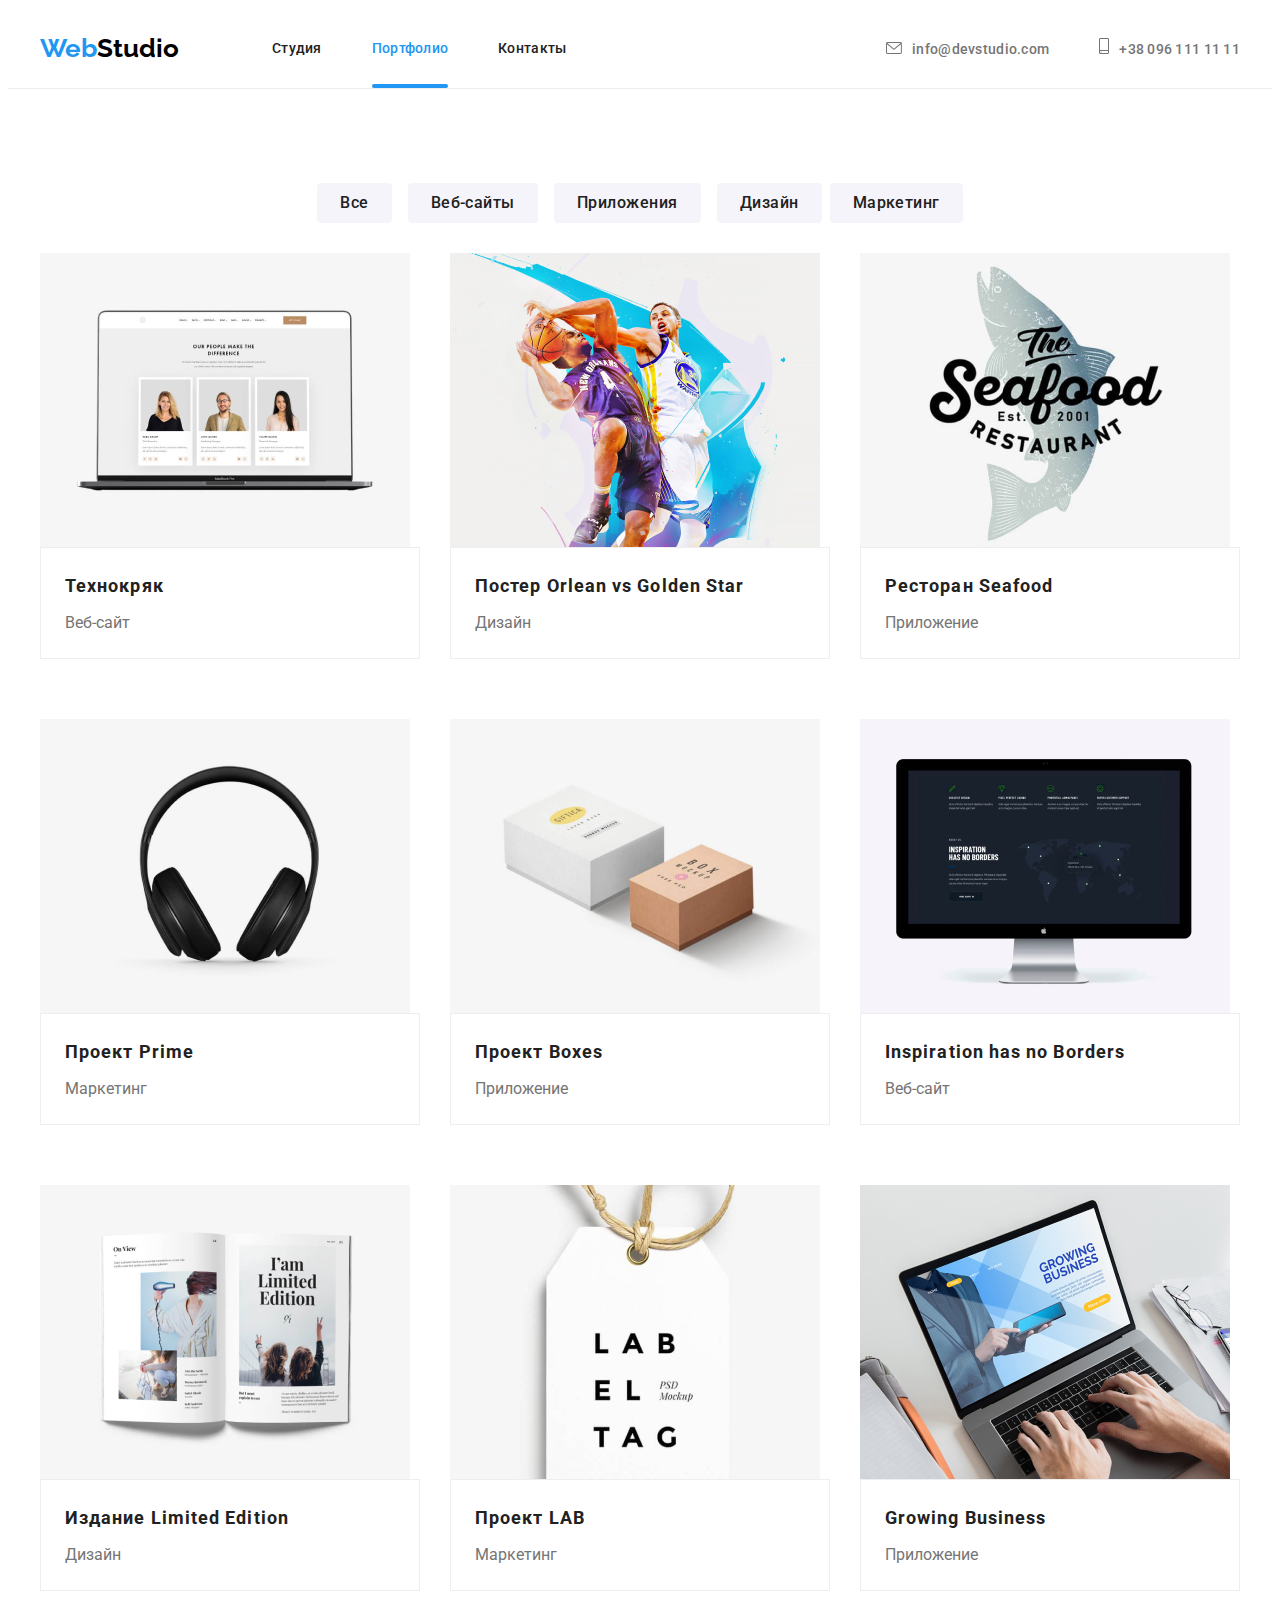
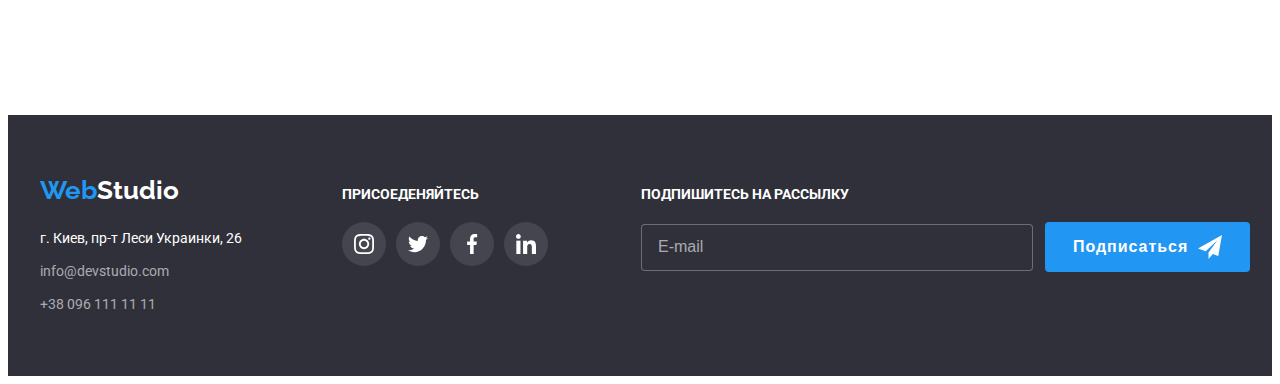
==== commit 512faf6a: "commit 7" ====
--- a/portfolio.html
+++ b/portfolio.html
@@ -136,58 +136,35 @@
     </header>
     <!-- ====================Section title================= -->
 
-    
-<main>
-      <section class="portfolio">
-        <div class="container">
-          <h1 class="visually-hidden">Portfolio</h1>
-
-          <ul class="list portfolio-btn-list">
-            <li class="portfolio-btn-item">
-              <button class="portfolio-btn" type="button">Все</button>
-            </li>
-            <li class="portfolio-btn-item">
-              <button class="portfolio-btn" type="button">Веб-сайты</button>
-            </li>
-            <li class="portfolio-btn-item">
-              <button class="portfolio-btn" type="button">Приложения</button>
-            </li>
-            <li class="portfolio-btn-item">
-              <button class="portfolio-btn" type="button">Дизайн</button>
-            </li>
-            <li class="portfolio-btn-item">
-              <button class="portfolio-btn" type="button">Маркетинг</button>
-            </li>
-          </ul>
-          <!-- ========================section  advantage======================= -->
-
-<main>
+
+
+     <main>
             <section class="section">
                 <div class="container">
-                    <h1 class="visually-hidden">Перелік проектів</h1>
-                    <ul class="list filterList">
-                        <li class="filterList__item">
-                            <button class="filterList__btn" type="button">
+                    <h1 class="visually-hidden">Портфолио</h1>
+                    <ul class="list filter-List">
+                        <li class="filter-List__item">
+                            <button class="filter-List__btn" type="button">
                                 Все
                             </button>
                         </li>
+                        <li class="filter-List__item">
+                            <button class="filter-List__btn" type="button">
+                                Веб-сайты
+                            </button>
+                        </li>
+                        <li class="filter-List__item">
+                            <button class="filter-List__btn" type="button">
+                                Приложения
+                            </button>
+                        </li>
                         <li class="filterList__item">
-                            <button class="filterList__btn" type="button">
-                                Веб-сайти
-                            </button>
-                        </li>
-                        <li class="filterList__item">
-                            <button class="filterList__btn" type="button">
-                                Додатки
-                            </button>
-                        </li>
-                        <li class="filterList__item">
-                            <button class="filterList__btn" type="button">
+                            <button class="filter-List__btn" type="button">
                                 Дизайн
                             </button>
                         </li>
-                        <li class="filterList__item">
-                            <button class="filterList__btn" type="button">
+                        <li class="filter-List__item">
+                            <button class="filter-List__btn" type="button">
                                 Маркетинг
                             </button>
                         </li>
@@ -197,31 +174,30 @@
                             <a class="link projectList__link" href="">
                                 <div class="projectList__imgWrapper">
                                     <picture>
-                    <source
-                        srcset="./img/portfolio.img/img7.jpg 1x, ./img/dekstop/img1@2x.jpg 2x"
-                        media="(min-width: 1200px)"
-                        />
-                    <source
-                        srcset="./img/tablet/img1-tablet.jpg 1x, ./img/tablet/tablet1@2x.jpg 2x"
-                        media="(min-width: 768px)"
-                                        />
-                    <source
-                        srcset="./img/mobile/mobile1.jpg 1x, ./img/mobile/mobile1@2x.jpg 2x"
-                        media="(min-width: 320px)"
-                                        />
-                          <img
-                              class="imgSize"
-                              src="img/portfolio.img/img7.jpg"
-                              alt="компьютер"
-                            />
-                    </picture>
+                                        <source
+                                            srcset="./img/portfolio.img/img7.jpg 1x, ./img/dekstop/img1@2x.jpg 2x"
+                                            media="(min-width: 1200px)"
+                                        />
+                                        <source
+                                            srcset="./img/tablet/img1-tablet.jpg 1x, ./img/tablet/tablet1@2x.jpg 2x"
+                                            
+                                            media="(min-width: 768px)"
+                                        />
+                                        <source
+                                            srcset="./img/mobile/mobile1.jpg 1x, ./img/mobile/mobile1@2x.jpg 2x"
+                                            media="(min-width: 320px)"
+                                        />
+                                        <img
+                                            class="imgSize"
+                                            src=".img/portfolio.img/img7.jpg"
+                                            alt="компьютер"
+                                        />
+                                    </picture>
 
                                     <p class="projectList__overlay">
-                                        Ресурс пропонує комплексні пропозиції з
-                                        різним рівнем функціоналу та сервісів.
-                                        Все це дозволить відвідувачу отримати
-                                        вичерпні відомості про компанію чи
-                                        приватну особу.
+                                          Ресурс предлагает комплексные предложения с разным уровнем
+                                          функционала и сервисы. Все это позволит посетителю получить
+                                           исчерпывающие сведения о компании или частном лице.
                                     </p>
                                 </div>
                                 <div class="projectList__card">
@@ -238,29 +214,34 @@
                             <a class="link projectList__link" href="">
                                 <div class="projectList__imgWrapper">
                                     <picture>
-                      <source
-                          srcset="./img/portfolio.img/img8.jpg 1x, ./img/dekstop/img2@2x.jpg 2x"
-                          media="(min-width: 1200px)"
-                            />
-                        <source
-                          srcset="./img/tablet/img2-tablet.jpg 1x, ./img/tablet/tablet2@2x.jpg 2x"
-                          media="(min-width: 768px)"
-                            />
-                        <source
-                          srcset="./img/mobile/mobile2.jpg 1x, ./img/mobile/mobile2@2x.jpg 2x"
-                          media="(min-width: 320px)"
-                            />
-                            <img
-                                src="./img/portfolio.img/img8.jpg"
-                                alt="баскетбол"
-                                        />
-                            </picture>
+                                        <source
+                                            srcset="
+                                              ./img/portfolio.img/img8.jpg 1x, ./img/dekstop/img2@2x.jpg 2x"
+                                            
+                                            media="(min-width: 1200px)"
+                                        />
+                                        <source
+                                            srcset="
+                                                ./img/tablet/img2-tablet.jpg 1x, ./img/tablet/tablet2@2x.jpg 2x
+                                            "
+                                            media="(min-width: 768px)"
+                                        />
+                                        <source
+                                            srcset="
+                                               ./img/mobile/mobile2.jpg 1x, ./img/mobile/mobile2@2x.jpg 2x
+                                            "
+                                            media="(min-width: 320px)"
+                                        />
+                                        <img
+                                            src="./img/portfolio.img/img8.jp"
+                                            alt="баскетбол"
+                                        />
+                                    </picture>
+
                                     <p class="projectList__overlay">
-                                        Ресурс пропонує комплексні пропозиції з
-                                        різним рівнем функціоналу та сервісів.
-                                        Все це дозволить відвідувачу отримати
-                                        вичерпні відомості про компанію чи
-                                        приватну особу.
+                                        Ресурс предлагает комплексные предложения с разным уровнем
+                                          функционала и сервисы. Все это позволит посетителю получить
+                                           исчерпывающие сведения о компании или частном лице.
                                     </p>
                                 </div>
                                 <div class="projectList__card">
@@ -280,29 +261,34 @@
                             <a class="link projectList__link" href="">
                                 <div class="projectList__imgWrapper">
                                     <picture>
-                      <source
-                        srcset="./img/portfolio.img/img9.jpg 1x, ./img/dekstop/img3@2x.jpg 2x"
-                        media="(min-width: 1200px)"
-                        />
-                      <source
-                          srcset="./img/tablet/img3-tablet.jpg 1x, ./img/tablet/tablet3@2x.jpg 2x"
-                          media="(min-width: 768px)"
-                          />
-                      <source
-                          srcset="/img/mobile/mobile3.jpg 1x, ./img/mobile/mobile3@2x.jpg 2x"
-                          media="(min-width: 320px)"
-                            />
-                        <img
-                           src="./img/portfolio.img/img9.jpg"
-                           alt="ресторан"
-                          />
-                   </picture>
+                                        <source
+                                            srcset="
+                                               ./img/portfolio.img/img9.jpg 1x, ./img/dekstop/img3@2x.jpg 2x
+                                            "
+                                            media="(min-width: 1200px)"
+                                        />
+                                        <source
+                                            srcset="
+                                                ./img/tablet/img3-tablet.jpg 1x, ./img/tablet/tablet3@2x.jpg 2x
+                                            "
+                                            media="(min-width: 768px)"
+                                        />
+                                        <source
+                                            srcset="
+                                               ./img/mobile/mobile3.jpg 1x, ./img/mobile/mobile3@2x.jpg 2x
+                                            "
+                                            media="(min-width: 320px)"
+                                        />
+                                        <img
+                                            src="./img/portfolio.img/img9.jpg"
+                                            alt="логотип ресторана морепродуктов"
+                                        />
+                                    </picture>
+
                                     <p class="projectList__overlay">
-                                        Ресурс пропонує комплексні пропозиції з
-                                        різним рівнем функціоналу та сервісів.
-                                        Все це дозволить відвідувачу отримати
-                                        вичерпні відомості про компанію чи
-                                        приватну особу.
+                                        Ресурс предлагает комплексные предложения с разным уровнем
+                                          функционала и сервисы. Все это позволит посетителю получить
+                                           исчерпывающие сведения о компании или частном лице.
                                     </p>
                                 </div>
                                 <div class="projectList__card">
@@ -310,7 +296,7 @@
                                         Ресторан <span lang="en">Seafood</span>
                                     </h2>
                                     <p class="projectList__description">
-                                        Додаток
+                                        Приложение
                                     </p>
                                 </div>
                             </a>
@@ -318,30 +304,35 @@
                         <li class="projectList__item">
                             <a class="link projectList__link" href="">
                                 <div class="projectList__imgWrapper">
-                                   <picture>
-                      <source
-                          srcset="./img/portfolio.img/img10.jpg 1x, ./img/dekstop/img4@2x.jpg 2x"
-                          media="(min-width: 1200px)"
-                              />
-                      <source
-                          srcset="./img/tablet/img4-tablet.jpg 1x, ./img/tablet/tablet4@2x.jpg 2x"
-                           media="(min-width: 768px)"
-                               />
-                      <source
-                          srcset="./img/mobile/mobile4.jpg 1x, ./img/mobile/mobile4@2x.jpg 2x"
-                          media="(min-width: 320px)"
-                              />
-                     <img
-                      src="./img/portfolio.img/img10.jpg"
-                      alt="наушники"
-                />
-                </picture>
+                                    <picture>
+                                        <source
+                                            srcset="
+                                                ./img/portfolio.img/img10.jpg 1x, ./img/dekstop/img4@2x.jpg 2x
+                                            "
+                                            media="(min-width: 1200px)"
+                                        />
+                                        <source
+                                            srcset="
+                                               ./img/tablet/img4-tablet.jpg 1x, ./img/tablet/tablet4@2x.jpg 2x
+                                            "
+                                            media="(min-width: 768px)"
+                                        />
+                                        <source
+                                            srcset="
+                                                ./img/mobile/mobile4.jpg 1x, ./img/mobile/mobile4@2x.jpg 2x
+                                            "
+                                            media="(min-width: 320px)"
+                                        />
+                                        <img
+                                            src="./img/portfolio.img/img10.jpg"
+                                            alt="наушники"
+                                        />
+                                    </picture>
+
                                     <p class="projectList__overlay">
-                                        Ресурс пропонує комплексні пропозиції з
-                                        різним рівнем функціоналу та сервісів.
-                                        Все це дозволить відвідувачу отримати
-                                        вичерпні відомості про компанію чи
-                                        приватну особу.
+                                        Ресурс предлагает комплексные предложения с разным уровнем
+                                          функционала и сервисы. Все это позволит посетителю получить
+                                           исчерпывающие сведения о компании или частном лице.
                                     </p>
                                 </div>
                                 <div class="projectList__card">
@@ -357,32 +348,35 @@
                         <li class="projectList__item">
                             <a class="link projectList__link" href="">
                                 <div class="projectList__imgWrapper">
-                                  <picture>
-                      <source
-                          srcset="./img/portfolio.img/img11.jpg 1x, ./img/dekstop/img5@2x.jpg 2x"
-                           media="(min-width: 1200px)"
-                      />
-                      <source
-                          srcset="./img/tablet/img5-tablet.jpg 1x, ./img/tablet/tablet5@2x.jpg 2x"
-                           media="(min-width: 768px)"
-                      />
-                      <source
-                          srcset="./img/mobile/mobile5.jpg 1x, ./img/mobile/mobile5@2x.jpg 2x"
-                          media="(min-width: 320px)"
-                      />
-
-                     <img
-                       src="./img/portfolio.img/img11.jpg"
-                       alt="коробки"
-                         />
-                  </picture>
+                                    <picture>
+                                        <source
+                                            srcset="
+                                               ./img/portfolio.img/img11.jpg 1x, ./img/dekstop/img5@2x.jpg 2x
+                                            "
+                                            media="(min-width: 1200px)"
+                                        />
+                                        <source
+                                            srcset="
+                                                ./img/tablet/img5-tablet.jpg 1x, ./img/tablet/tablet5@2x.jpg 2x
+                                            "
+                                            media="(min-width: 768px)"
+                                        />
+                                        <source
+                                            srcset="
+                                                ./img/mobile/mobile5.jpg 1x, ./img/mobile/mobile5@2x.jpg 2x
+                                            "
+                                            media="(min-width: 320px)"
+                                        />
+                                        <img
+                                            src="./img/portfolio.img/img11.jpg"
+                                            alt="две коробочки"
+                                        />
+                                    </picture>
 
                                     <p class="projectList__overlay">
-                                        Ресурс пропонує комплексні пропозиції з
-                                        різним рівнем функціоналу та сервісів.
-                                        Все це дозволить відвідувачу отримати
-                                        вичерпні відомості про компанію чи
-                                        приватну особу.
+                                       Ресурс предлагает комплексные предложения с разным уровнем
+                                          функционала и сервисы. Все это позволит посетителю получить
+                                           исчерпывающие сведения о компании или частном лице.
                                     </p>
                                 </div>
                                 <div class="projectList__card">
@@ -390,7 +384,7 @@
                                         Проект <span lang="en">Boxes</span>
                                     </h2>
                                     <p class="projectList__description">
-                                        Додаток
+                                        Приложение
                                     </p>
                                 </div>
                             </a>
@@ -399,31 +393,34 @@
                             <a class="link projectList__link" href="">
                                 <div class="projectList__imgWrapper">
                                     <picture>
-                        <source
-                            srcset="./img/portfolio.img/img12.jpg 1x, ./img/dekstop/img5@2x.jpg 2x"
-                            media="(min-width: 1200px)"
-                        />
-                        <source
-                            srcset="./img/tablet/img6-tablet.jpg 1x, ./img/tablet/tablet6@2x.jpg 2x"
-                            media="(min-width: 768px)"
-                        />
-                        <source
-                            srcset="./img/mobile/mobile6.jpg 1x, ./img/mobile/mobile6@2x.jpg 2x"
-                            media="(min-width: 320px)"
-                        />
-
-                           <img
-                               src="./img/portfolio.img/img12.jpg"
-                               alt="монитор"
-                                />
-                       </picture>
+                                        <source
+                                            srcset="
+                                                ./img/portfolio.img/img12.jpg 1x, ./img/dekstop/img5@2x.jpg 2x
+                                            "
+                                            media="(min-width: 1200px)"
+                                        />
+                                        <source
+                                            srcset="
+                                                ./img/tablet/img6-tablet.jpg 1x, ./img/tablet/tablet6@2x.jpg 2x
+                                            "
+                                            media="(min-width: 768px)"
+                                        />
+                                        <source
+                                            srcset="
+                                                ./img/mobile/mobile6.jpg 1x, ./img/mobile/mobile6@2x.jpg 2x
+                                            "
+                                            media="(min-width: 320px)"
+                                        />
+                                        <img
+                                            src="./img/portfolio.img/img12.jpg"
+                                            alt="монитор компьютера"
+                                        />
+                                    </picture>
 
                                     <p class="projectList__overlay">
-                                        Ресурс пропонує комплексні пропозиції з
-                                        різним рівнем функціоналу та сервісів.
-                                        Все це дозволить відвідувачу отримати
-                                        вичерпні відомості про компанію чи
-                                        приватну особу.
+                                        Ресурс предлагает комплексные предложения с разным уровнем
+                                        функционала и сервисы. Все это позволит посетителю получить
+                                        исчерпывающие сведения о компании или частном лице.приватну особу.
                                     </p>
                                 </div>
                                 <div class="projectList__card">
@@ -439,36 +436,40 @@
                         <li class="projectList__item">
                             <a class="link projectList__link" href="">
                                 <div class="projectList__imgWrapper">
-                                   <picture>
-                          <source
-                              srcset="./img/portfolio.img/img13.jpg 1x, ./img/dekstop/img7@2x.jpg 2x"
-                              media="(min-width: 1200px)"
-                          />
-                          <source
-                              srcset="./img/tablet/img7-tablet.jpg 1x, ./img/tablet/tablet7@2x.jpg 2x"
-                              media="(min-width: 768px)"
-                          />
-                          <source
-                              srcset="./img/mobile/mobile7.jpg 1x, ./img/mobile/mobile7@2x.jpg 2x"
-                              media="(min-width: 320px)"
-                          />
-                     <img
-                        src="./img/portfolio.img/img13.jpg"
-                        alt="книга"
-                    />
-                </picture>
+                                    <picture>
+                                        <source
+                                            srcset="
+                                                ./img/portfolio.img/img13.jpg 1x, ./img/dekstop/img7@2x.jpg 2x
+                                            "
+                                            media="(min-width: 1200px)"
+                                        />
+                                        <source
+                                            srcset="
+                                               ./img/tablet/img7-tablet.jpg 1x, ./img/tablet/tablet7@2x.jpg 2x
+                                            "
+                                            media="(min-width: 768px)"
+                                        />
+                                        <source
+                                            srcset="
+                                                ./img/mobile/mobile7.jpg 1x, ./img/mobile/mobile7@2x.jpg 2x
+                                            "
+                                            media="(min-width: 320px)"
+                                        />
+                                        <img
+                                            src="./img/portfolio.img/img13.jpg"
+                                            alt="разворот журнала"
+                                        />
+                                    </picture>
 
                                     <p class="projectList__overlay">
-                                        Ресурс пропонує комплексні пропозиції з
-                                        різним рівнем функціоналу та сервісів.
-                                        Все це дозволить відвідувачу отримати
-                                        вичерпні відомості про компанію чи
-                                        приватну особу.
+                                        Ресурс предлагает комплексные предложения с разным уровнем
+                                        функционала и сервисы. Все это позволит посетителю получить
+                                        исчерпывающие сведения о компании или частном лице.
                                     </p>
                                 </div>
                                 <div class="projectList__card">
                                     <h2 class="projectList__title">
-                                        Видання
+                                        Издание
                                         <span lang="en">Limited Edition</span>
                                     </h2>
                                     <p class="projectList__description">
@@ -480,31 +481,35 @@
                         <li class="projectList__item">
                             <a class="link projectList__link" href="">
                                 <div class="projectList__imgWrapper">
-                                   <picture>
-                    <source
-                        srcset="./img/portfolio.img/img14.jpg 1x, ./img/dekstop/img8@2x.jpg 2x"
-                        media="(min-width: 1200px)"
-                    />
-                    <source
-                        srcset="./img/tablet/img8-tablet.jpg 1x, ./img/tablet/tablet8@2x.jpg 2x"
-                        media="(min-width: 768px)"
-                    />
-                    <source
-                        srcset="./img/mobile/mobile8.jpg 1x, ./img/mobile/mobile8@2x.jpg 2x"
-                        media="(min-width: 320px)"
-                    />
-                <img 
-                  src="./img/portfolio.img/img14.jpg"
-                  alt="бирка"
-                />
-            </picture>
+                                    <picture>
+                                        <source
+                                            srcset="
+                                                ./img/portfolio.img/img14.jpg 1x, ./img/dekstop/img8@2x.jpg 2x
+                                            "
+                                            media="(min-width: 1200px)"
+                                        />
+                                        <source
+                                            srcset="
+                                               ./img/tablet/img8-tablet.jpg 1x, ./img/tablet/tablet8@2x.jpg 2x
+                                            "
+                                            media="(min-width: 768px)"
+                                        />
+                                        <source
+                                            srcset="
+                                                ./img/mobile/mobile8.jpg 1x, ./img/mobile/mobile8@2x.jpg 2x
+                                            "
+                                            media="(min-width: 320px)"
+                                        />
+                                        <img
+                                            src="./img/portfolio.img/img14.jpg"
+                                            alt="ярлык товара"
+                                        />
+                                    </picture>
 
                                     <p class="projectList__overlay">
-                                        Ресурс пропонує комплексні пропозиції з
-                                        різним рівнем функціоналу та сервісів.
-                                        Все це дозволить відвідувачу отримати
-                                        вичерпні відомості про компанію чи
-                                        приватну особу.
+                                        Ресурс предлагает комплексные предложения с разным уровнем
+                                        функционала и сервисы. Все это позволит посетителю получить
+                                        исчерпывающие сведения о компании или частном лице.
                                     </p>
                                 </div>
                                 <div class="projectList__card">
@@ -520,30 +525,35 @@
                         <li class="projectList__item">
                             <a class="link projectList__link" href="">
                                 <div class="projectList__imgWrapper">
-                                     <source
-                          srcset="./img/portfolio.img/img15.jpg 1x, ./img/dekstop/img9@2x.jpg 2x"
-                          media="(min-width: 1200px)"
-                         />
-                      <source
-                          srcset="./img/tablet/img9-tablet.jpg 1x, ./img/tablet/tablet9@2x.jpg 2x"
-                           media="(min-width: 768px)"
-                          />
-                      <source
-                          srcset="./img/mobile/mobile9.jpg 1x, ./img/mobile/mobile9@2x.jpg 2x"
-                          media="(min-width: 320px)"
-                      />
-                    <img
-                      src="./img/portfolio.img/img15.jpg"
-                      alt="ноутбук"
-                    />
-                </picture>
+                                    <picture>
+                                        <source
+                                            srcset="
+                                                ./img/portfolio.img/img15.jpg 1x, ./img/dekstop/img9@2x.jpg 2x
+                                            "
+                                            media="(min-width: 1200px)"
+                                        />
+                                        <source
+                                            srcset="
+                                                ./img/tablet/img9-tablet.jpg 1x, ./img/tablet/tablet9@2x.jpg 2x
+                                            "
+                                            media="(min-width: 768px)"
+                                        />
+                                        <source
+                                            srcset="
+                                                ./img/mobile/mobile9.jpg 1x, ./img/mobile/mobile9@2x.jpg 2x
+                                            "
+                                            media="(min-width: 320px)"
+                                        />
+                                        <img
+                                            src="./img/portfolio.img/img15.jpg"
+                                            alt="открытый ноут-бук"
+                                        />
+                                    </picture>
 
                                     <p class="projectList__overlay">
-                                        Ресурс пропонує комплексні пропозиції з
-                                        різним рівнем функціоналу та сервісів.
-                                        Все це дозволить відвідувачу отримати
-                                        вичерпні відомості про компанію чи
-                                        приватну особу.
+                                        Ресурс предлагает комплексные предложения с разным уровнем
+                                        функционала и сервисы. Все это позволит посетителю получить
+                                        исчерпывающие сведения о компании или частном лице.
                                     </p>
                                 </div>
                                 <div class="projectList__card">
@@ -551,7 +561,7 @@
                                         Growing Business
                                     </h2>
                                     <p class="projectList__description">
-                                        Додаток
+                                        Приложение
                                     </p>
                                 </div>
                             </a>
@@ -561,22 +571,44 @@
             </section>
         </main>
 
-
-
-          <!-- <ul class="list portfolio-list">
+    <!--      <section class="portfolio">
+        <div class="container">
+          <h1 class="visually-hidden">Portfolio</h1>
+
+          <ul class="list portfolio-btn__list">
+            <li class="portfolio-btn__item">
+              <button class="portfolio__btn" type="button">Все</button>
+            </li>
+            <li class="portfolio-btn__item">
+              <button class="portfolio__btn" type="button">Веб-сайты</button>
+            </li>
+            <li class="portfolio-btn__item">
+              <button class="portfolio__btn" type="button">Приложения</button>
+            </li>
+            <li class="portfolio-btn__item">
+              <button class="portfolio__btn" type="button">Дизайн</button>
+            </li>
+            <li class="portfolio-btn__item">
+              <button class="portfolio__btn" type="button">Маркетинг</button>
+            </li>
+          </ul> 
+
+
+
+           <ul class="list portfolio-list">
             <li class="portfolio-item">
               <div class="portfolio-overlay__thumb">
                  <a class="link portfoli__link" href="">
-              <picture>
+                  <picture>
                     <source
                         srcset="./img/portfolio.img/img7.jpg 1x, ./img/dekstop/img1@2x.jpg 2x"
                         media="(min-width: 1200px)"
                         />
-                    <source
+                      <source
                         srcset="./img/tablet/img1-tablet.jpg 1x, ./img/tablet/tablet1@2x.jpg 2x"
                         media="(min-width: 768px)"
                                         />
-                    <source
+                       <source
                         srcset="./img/mobile/mobile1.jpg 1x, ./img/mobile/mobile1@2x.jpg 2x"
                         media="(min-width: 320px)"
                                         />
@@ -869,8 +901,8 @@
           </ul>
         </div>
       </section>
-    </main> -->
-   
+    </main> 
+    -->
       <!-- <section class="portfolio">
         <div class="container">
           <h1 class="visually-hidden">Portfolio</h1>
--- a/css/main.min.css
+++ b/css/main.min.css
@@ -1 +1 @@
-:root{--primary-text-color: #212121;--secondary-text-color: #757575;--accent-color: #2196f3;--address-text-color: rgba(255, 255, 255, 0.6);--main-color: #ffffff;--secondary-color: #000000;--secondary-bg-color: #f5f4fa;--accent-background-color: #2f303a;--icon-color-light: #afb1b8}.visually-hidden{position:absolute;white-space:nowrap;width:1px;height:1px;overflow:hidden;border:0;padding:0;clip:rect(0 0 0 0);clip-path:inset(50%);margin:-1px}.form-checkbox,.modal-close-buttom{display:flex;justify-content:center;align-items:center}h1,h2,h3,h4,h5,p{margin-top:0;margin-bottom:0}ul,ol{margin-top:0;margin-bottom:0;padding-left:0}img{display:block;max-width:100%;height:auto}body{color:var(--primary-text-color);font-family:Roboto,sans-serif}button{cursor:pointer}.section{padding-top:60px;padding-bottom:60px}.section__title{font-size:28px;font-weight:700;line-height:1.1785714286;text-align:center;color:var(--primary-text-color);margin-bottom:30px}@media screen and (min-width: 1200px){.section{padding-top:94px;padding-bottom:94px}.section__title{font-size:36px;font-weight:700;line-height:1.1666666667;margin-bottom:50px}}.title{margin-bottom:50px}.list{list-style:none;margin:0;padding:0}.link{text-decoration:none}.container{width:100%;padding-left:15px;padding-right:15px}@media screen and (min-width: 480px){.container{width:480px;margin-left:auto;margin-right:auto}}@media screen and (min-width: 768px){.container{width:768px}}@media screen and (min-width: 1200px){.container{width:1200px}}@media screen and (max-width: 767px){.nav__menu,.contacts{display:none}.mobile-menu-open{background-color:rgba(0,0,0,0);border:none;padding:0;line-height:0}}.header{border-bottom:1px solid #ececec}.header__container{display:flex;justify-content:space-between;align-items:center;padding-top:10px;padding-bottom:10px}@media screen and (min-width: 768px){.mobile-menu-open{display:none}.header__container{padding-bottom:0;padding-top:0}.nav,.nav__menu{display:flex;align-items:center}.nav__item:not(:last-child){margin-right:50px}.nav__link{position:relative;font-size:14px;font-weight:500;line-height:1.1428571429;letter-spacing:.02em;color:var(--primary-text-color);display:block;transition:color 250ms cubic-bezier(0.4, 0, 0.2, 1)}.nav__link:hover,.nav__link:focus{color:var(--accent-color)}.nav .nav__link.current{color:var(--accent-color)}.nav__link.current::after{position:absolute;bottom:0;content:"";width:100%;height:4px;display:block;background-color:var(--accent-color);border-radius:2px}.nav__link--clickableArea{padding-top:32px;padding-bottom:32px}.contacts__link{font-size:14px;font-weight:500;line-height:1.1428571429;letter-spacing:.02em;color:var(--secondary-text-color);transition:color 250ms cubic-bezier(0.4, 0, 0.2, 1)}.contacts__link:hover,.contacts__link:focus{color:var(--accent-color)}.envelope,.phone{margin-right:8px;fill:currentColor}}@media screen and (max-width: 1199px){.envelope{width:14px;height:10px}.phone{width:10px;height:14px}.contacts__item:not(:last-child){margin-bottom:10px}}@media screen and (min-width: 1200px){.contacts{display:flex;align-items:center}.contacts__item:not(:last-child){margin-right:50px}.contacts__link--clickableArea{padding-top:32px;padding-bottom:32px}.envelope,.phone{margin-right:10px}.contacts__link{font-size:14px;font-weight:500;line-height:1.1428571429;margin-left:auto}}.logo{font-family:"Raleway",sans-serif;font-size:24px;font-weight:700;line-height:1.1666666667;color:var(--accent-color)}.logo__second{color:var(--secondary-color)}@media screen and (min-width: 768px){.logo{margin-right:87px}}@media screen and (min-width: 1200px){.logo{font-size:26px;font-weight:700;line-height:1.1738461538;margin-right:93px}}.hero{background-color:#c4c4c4;padding:118px 0;background-image:linear-gradient(rgba(47, 48, 58, 0.4), rgba(47, 48, 58, 0.4)),url(../../img/heromob.jpg);background-size:cover}.hero-title{max-width:360px;margin:0 auto;font-size:26px;font-weight:900;line-height:1.6153846154;text-align:center;letter-spacing:.06em;text-transform:uppercase;color:var(--main-color);margin-bottom:30px}@media screen and (min-device-pixel-ratio: 2)and (max-width: 767px),screen and (min-resolution: 192dpi)and (max-width: 767px),screen and (min-resolution: 2dppx)and (max-width: 767px){.hero{background-image:url(../../img/heromob@2x.jpg)}}@media screen and (min-width: 768px){.hero{background-image:url(../../img/tablet/header-tablet.jpg)}}@media screen and (min-device-pixel-ratio: 2)and (min-width: 768px),screen and (min-resolution: 192dpi)and (min-width: 768px),screen and (min-resolution: 2dppx)and (min-width: 768px){.hero{background-image:url(../../img/tablet/header-tablet@2x.jpg)}}@media screen and (min-width: 1200px){.hero{background-image:url("../../img/hero.jpg")}.hero{padding:200px 0}.hero-title{max-width:650px;font-size:44px;font-weight:900;line-height:1.3636363636}}@media screen and (min-device-pixel-ratio: 2)and (min-width: 1200px),screen and (min-resolution: 192dpi)and (min-width: 1200px),screen and (min-resolution: 2dppx)and (min-width: 1200px){.hero{background-image:url("../../img/dekstop/hero@2x.jpg")}}.features__icons{display:flex;justify-content:center;align-items:center;width:100%;height:120px;background-color:#f5f4fa;margin-bottom:30px;border-radius:4px}.features__subtitle{font-size:14px;font-weight:700;line-height:1.1428571429;text-transform:uppercase;text-align:center;color:var(--primary-text-color);margin-bottom:10px}.features__descr{font-size:14px;font-weight:400;line-height:1.7142857143;color:var(--secondary-text-color)}@media screen and (max-width: 767px){.features__item:not(:last-child){margin-bottom:30px}}@media screen and (min-width: 768px){.features__icons{width:354px;height:120px}.features{display:flex;flex-wrap:wrap;gap:30px}.features__subtitle{text-align:start}.features__item{display:block}.features__descr{max-width:354px}}@media screen and (min-width: 1200px){.features{justify-content:center;align-items:center;flex-wrap:nowrap}.features__subtitle{font-size:14px;font-weight:700;line-height:1.1428571429}.features__icons{width:270px;height:120px}.features__item{min-height:270px}}@media screen and (max-width: 1200px){.section-solution{display:none}}.section-info{padding-top:0}.solution{display:flex;align-items:center}.solution__item{display:block;position:relative}.solution__item:not(:last-child){margin-right:30px}.solution__title{font-size:14px;font-weight:700;line-height:1.1428571429;text-align:center;text-transform:uppercase;color:var(--main-color)}.solution__title-wrapper{position:absolute;background-color:rgba(47,48,58,.8);padding-top:27px;padding-bottom:27px;bottom:0;width:100%}.team{background-color:var(--secondary-bg-color)}.team__card{padding-top:30px;padding-bottom:24px;text-align:center;background-color:var(--main-color);border-bottom-right-radius:4px;border-bottom-left-radius:4px;box-shadow:0 2px 1px rgba(0,0,0,.2),0 1px 1px rgba(0,0,0,.14),0 1px 3px rgba(0,0,0,.12)}.team__members{font-size:16px;font-weight:500;line-height:1.1875;color:var(--primary-text-color);margin-bottom:10px}.team__position{font-size:16px;font-weight:400;line-height:1.1875;color:var(--secondary-text-color);margin-bottom:16px}@media screen and (max-width: 767px){.team__item:not(:last-child){margin-bottom:30px}}@media screen and (min-width: 768px){.team__list{display:flex;align-items:center;justify-content:center;gap:30px;flex-wrap:wrap}}@media screen and (min-width: 1200px){.team__list{flex-wrap:nowrap}.team__card{padding-bottom:30px}}.networks{display:flex;align-items:center;justify-content:center;gap:10px}.networks__link{display:flex;width:44px;height:44px;justify-content:center;align-items:center;background-color:#fff;border-radius:50%;transition:fill 250ms cubic-bezier(0.4, 0, 0.2, 1),background-color 250ms cubic-bezier(0.4, 0, 0.2, 1)}.networks__link:hover,.networks__link:focus{background-color:var(--accent-color)}.networks__icon{fill:#afb1b8;transition:fill 250ms cubic-bezier(0.4, 0, 0.2, 1)}.networks__link:hover .networks__icon,.networks__link:focus .networks__icon{fill:#fff}.clients{display:flex;flex-wrap:wrap;gap:30px}.clients__item{width:210px;height:92px;display:flex;justify-content:center;align-items:center;border:1px solid #afb1b8;border-radius:4px;transition:fill 250ms cubic-bezier(0.4, 0, 0.2, 1)}.clients__item:hover,.clients__item:focus{border:1px solid var(--accent-color)}.clients__icon{width:106px;height:60px;fill:#afb1b8;transition:color 250ms cubic-bezier(0.4, 0, 0.2, 1)}.clients__item:hover .clients__icon,.clients__item:focus .clients__icon{fill:var(--accent-color)}@media screen and (min-width: 768px){.clients__item{width:226px}}@media screen and (min-width: 1200px){.clients{flex-wrap:nowrap}.clients__item{width:170px}}.clients__link{display:block}.footer{background-color:var(--accent-background-color)}.logo--inFooter{margin-bottom:20px;display:block;text-align:center}.logo__second--colorOnDark{color:var(--main-color)}.address{font-size:14px;font-weight:400;line-height:1.7142857143;font-style:normal;text-align:center;margin-bottom:60px}.address__item:not(:last-child){margin-bottom:8px}.address__link{color:var(--main-color);transition:fill 250ms cubic-bezier(0.4, 0, 0.2, 1)}.address__link:hover,.address__link:focus{color:var(--accent-color)}.address__link--color{color:rgba(255,255,255,.6);transition:color fill 250ms cubic-bezier(0.4, 0, 0.2, 1)}.footer__subtitle{font-size:14px;font-weight:700;line-height:1.1428571429;text-transform:uppercase;color:var(--main-color);text-align:center;margin-bottom:20px}.networks__link--bg{background-color:rgba(255,255,255,.1)}.networks__icon--color{fill:#fff}.networks__link:hover,.networks__link:focus{background-color:var(--accent-color)}.footer__networksWrapper{margin-bottom:60px}.subscription__offer{font-size:14px;font-weight:700;line-height:1.1428571429;text-align:center;text-transform:uppercase;color:var(--main-color);margin-bottom:20px}.subscribeForm__input{display:block;width:100%;border-radius:4px;border:1px solid rgba(255,255,255,.3);background-color:var(--accent-background-color);padding:15px 16px;margin-bottom:20px;color:var(--main-color)}.subscribeForm__input::placeholder{font-size:16px;font-weight:400;line-height:1.25;color:rgba(255,255,255,.6)}.subscribeForm__input:focus{outline:none;border-color:var(--accent-color)}.subscribeForm__btn{display:flex;font-size:16px;font-weight:700;line-height:1.875;letter-spacing:.06em;color:var(--main-color);background-color:var(--accent-color);padding:10px 28px 10px 31px;border:none;border-radius:4px;align-items:center;margin-left:auto;margin-right:auto;transition:background-color 250ms cubic-bezier(0.4, 0, 0.2, 1)}.subscribeForm__btn:hover,.subscribeForm__btn:focus{background-color:#188ce8}.subscribeForm__icon{margin-left:12px}@media screen and (min-width: 768px){.container--add{display:flex;align-items:baseline;flex-wrap:wrap}.addressWrapper{margin-right:165px;margin-left:60px}.subscribeForm__input{width:450px}.subscription{margin-left:150px}}@media screen and (min-width: 1200px){.footer{padding-top:60px;padding-bottom:60px}.address{margin-bottom:0;text-align:start}.address__item:not(:last-child){margin-bottom:9px}.footer__subtitle{text-align:start}.container--add{flex-wrap:nowrap}.addressWrapper{display:block;margin-right:70px;margin-left:0}.addressWrapper:last-child{margin-right:0}.footer__networksWrapper{margin-right:93px;margin-bottom:0}.subscription{margin-left:0}.subscription__offer{display:block;font-size:14px;font-weight:700;line-height:1.1428571429;text-align:start}.subscribeForm{display:flex;justify-content:center;align-items:center}.subscribeForm__input{width:358px;margin-right:12px;margin-bottom:0}.subscribeForm__btn{padding:10px 28px}.subscribeForm__icon{margin-left:10px}}.filterList{display:flex;gap:8px;flex-wrap:wrap;margin-bottom:40px}.filterList__item:not(:last-child){margin-right:8px}.filterList__btn{font-family:inherit;font-size:16px;font-weight:500;line-height:1.625;letter-spacing:.03em;display:block;padding:6px 22px;min-height:38px;color:var(--primary-text-color);border:1px solid var(--secondary-bg-color);border-radius:4px;cursor:pointer;background-color:var(--secondary-bg-color);transition:color 250ms cubic-bezier(0.4, 0, 0.2, 1),background-color 250ms cubic-bezier(0.4, 0, 0.2, 1),border 250ms cubic-bezier(0.4, 0, 0.2, 1),box-shadow 250ms cubic-bezier(0.4, 0, 0.2, 1)}.filterList__btn:hover,.filterList__btn:focus{color:var(--main-color);background-color:var(--accept-color);border:1px solid var(--accept-color);box-shadow:0 2px 2px 0 rgba(0,0,0,.12),0 1px 2px 0 rgba(0,0,0,.08),0 3px 1px 0 rgba(0,0,0,.1)}@media screen and (min-width: 768px){.filterList{justify-content:center;margin-bottom:30px}}.projectList__title{font-size:18px;font-weight:700;line-height:2;letter-spacing:.06em;color:var(--primary-text-color);margin-bottom:4px}.projectList__description{font-size:16px;font-weight:400;line-height:1.875;color:var(--secondary-text-color)}.projectList__imgWrapper{position:relative;overflow:hidden}.projectList__overlay{position:absolute;font-size:18px;font-weight:400;line-height:1.5555555556;min-height:100%;color:var(--main-color);background-color:rgba(33,150,243,.9);width:100%;top:0;padding:77px 24px;overflow:auto;transform:translate(0, 101%);transition:transform 250ms cubic-bezier(0.4, 0, 0.2, 1)}.projectList__link:hover .projectList__overlay,.projectList__link:focus .projectList__overlay{transform:translate(0, 0)}.projectList__item:not(:last-child){margin-bottom:30px}.projectList__link{display:block;transition:box-shadow 250ms cubic-bezier(0.4, 0, 0.2, 1)}.projectList__link:hover,.projectList__link:focus{box-shadow:1px 4px 6px 0 rgba(0,0,0,.16),0 4px 4px 0 rgba(0,0,0,.06)}.projectList__card{padding:20px 24px;border:1px solid #eee}.imgSize{min-width:450px}@media screen and (min-width: 768px){.projectList{display:flex;flex-wrap:wrap;gap:30px}.imgSize{min-width:354px}}@media screen and (min-width: 1200px){.projectList__item{flex-basis:calc((100% - 60px)/3)}.projectList__overlay{padding:63px 24px}.imgSize{min-width:370px}}.backdrop{position:fixed;top:0;left:0;width:100%;height:100%;background:rgba(0,0,0,.2);z-index:100;opacity:1;transition:opacity 250ms cubic-bezier(0.4, 0, 0.2, 1),visibility 250ms cubic-bezier(0.4, 0, 0.2, 1)}.backdrop.is-hidden{opacity:0;visibility:hidden;pointer-events:none}.hero-button{display:block;margin-left:auto;margin-right:auto;min-width:200px;min-height:50px;padding:10px 32px;border-radius:4px;color:var(--main-color);font-family:inherit;background-color:var(--accent-color);border:none;cursor:pointer;font-size:16px;font-weight:700;line-height:1.875;letter-spacing:.06em;transition:color 500ms cubic-bezier(0.4, 0, 0.2, 1)}.subscribe__btn{width:200px;height:50px;padding:10px 28px;font-family:"Roboto";font-style:normal;font-weight:700;line-height:1,88;display:flex;align-items:center;text-align:center;letter-spacing:.06em;color:var(--main-color);background-color:var(--accent-color);border:none;border-radius:4px;transition:border-color 250ms cubic-bezier(0.4, 0, 0.2, 1)}.modal{position:absolute;width:450px;height:609px;top:50%;left:50%;transform:translate(-50%, -50%) scale(1);background-color:var(--main-color);opacity:1;transition:transform 250ms cubic-bezier(0.4, 0, 0.2, 1),opacity 250ms cubic-bezier(0.4, 0, 0.2, 1);padding:40px}.modal-title{display:block;width:auto;margin-bottom:12px;font-family:"Roboto";font-style:normal;font-size:20px;font-weight:700;line-height:1.15;text-align:center;letter-spacing:.03em}.modal-close-buttom{position:absolute;top:8px;right:8px;width:30px;height:30px;border-radius:50%;background-color:rgba(0,0,0,0);border:1px solid rgba(0,0,0,.1);padding:0;transition:border-color 250ms cubic-bezier(0.4, 0, 0.2, 1)}.modal-close-buttom:hover,.modal-close-buttom:focus{border-color:var(--accent-color)}.modal-close-button-icon{transition:fill 250ms cubic-bezier(0.4, 0, 0.2, 1)}.modal-close-buttom:hover .modal-close-button-icon,.modal-close-buttom:focus .modal-close-button-icon{fill:var(--accent-color)}.form-field{display:block;position:relative;margin-bottom:8px}.form-lable{margin-bottom:4px;display:block;font-size:12px;line-height:1.17;letter-spacing:.01em;color:var(--secondary-text-coor)}.form-input{display:block;width:370px;height:40px;padding:0;padding-left:42px;outline:none;border-radius:4px;border:1px solid rgba(33,33,33,.2);transition:border 250ms cubic-bezier(0.4, 0, 0.2, 1)}.form-input:hover,.form-input:focus{border:1px solid var(--accent-color)}textarea{padding:12px 16px;font-family:inherit;font-size:inherit;resize:none;width:370px;height:120px;outline:none;border-radius:4px;border:1px solid rgba(33,33,33,.2);transition:border 250ms cubic-bezier(0.4, 0, 0.2, 1)}textarea:hover,textarea:focus{border:1px solid var(--accent-color)}textarea::placeholder{font-size:14px;line-height:1.17;letter-spacing:.01em;color:rgba(117,117,117,.5)}.form-icon{display:inline-block;position:absolute;margin:11px 12px;top:18px;transition:fill 250ms cubic-bezier(0.4, 0, 0.2, 1)}.form-input:focus+.form-icon,.form-input:hover+.form-icon{fill:var(--accent-color)}.form-checkbox{margin-top:20px;margin-bottom:30px}.checkbox{width:1px;height:1px;overflow:hidden;border:0;padding:0}.checkbox-icon{border:2px solid var(--primary-text-color);border-radius:2px;margin-right:7px}.checkbox:checked+.checkbox-icon{background-color:var(--accent-color);background-origin:border-box;border:none}.checkbox:focus+.checkbox-icon{outline:2px solid rgba(0,0,255,.5)}.policy-dsc{margin-right:5px;font-size:12px;font-weight:400;line-height:2;letter-spacing:.03em;color:var(--secondary-text-color)}.link-policy{font-size:12px;line-height:24px;letter-spacing:.03em;color:var(--accent-color)}.form-btn{display:block;margin:auto;background-color:var(--accent-color);border:none;cursor:pointer;border-radius:4px;width:200px;height:50px;font-size:16px;font-weight:700;line-height:1.875;letter-spacing:.06em;color:var(--main-color);box-shadow:0px 4px 4px rgba(0,0,0,.15)}@media screen and (min-width: 1200px){.form-btn{padding:10px 32px}}@media screen and (max-width: 768px){.mobile-menu{position:fixed;width:100%;height:100%;max-height:796px;top:0;left:0;background-color:var(--main-color);opacity:0;visibility:hidden;pointer-events:none;transition:500ms linear,visibility 500ms linear;box-shadow:0px 4px 8px rgba(0,0,0,.04),0px 2px 4px rgba(0,0,0,.08),0px 1px 3px rgba(0,0,0,.16)}.mobile-menu.is-open{opacity:1;visibility:visible;pointer-events:auto}.mobile-menu__btn{position:absolute;background-color:rgba(0,0,0,0);top:10px;right:15px;border:none;padding:0;line-height:0}.mobile-menu__container{position:relative;padding-left:25px;padding-top:48px;padding-bottom:48px;display:flex;flex-direction:column;justify-content:space-between;height:100%}}@media screen and (min-width: 768px){.mobile-menu{display:none}}.mobile-nav__link{font-size:40px;font-weight:500;line-height:1.175;letter-spacing:.02em;color:var(--primary-text-color);display:block}.mobile-menu__wrapper{display:block}.mobile-menu__btn:hover .mobile-menu__icon-close{color:var(--accent-color)}.mobile-nav__link.current{color:var(--accent-color)}.mobile-nav__item:not(:last-child){margin-bottom:32px}.mobile-menu__contacts{margin-bottom:64px}.mobile-menu__tel{font-size:34px;font-weight:500;line-height:1.1764705882;letter-spacing:.02em;color:var(--accent-color);display:block;margin-bottom:32px}.mobile-menu__email{font-size:24px;font-weight:500;line-height:1.1666666667;letter-spacing:.02em;color:var(--secondary-text-color)}.mobile-menu-networks{display:flex;flex-wrap:wrap}.mobile-menu-networks__link{font-size:18px;font-weight:500;line-height:1.2222222222;letter-spacing:.02em;color:var(--accent-color);display:block}.mobile-menu-networks__item{display:flex;align-items:center}.mobile-menu-networks__item:not(:last-child):after{content:"";display:inline-block;height:22px;background-color:rgba(33,33,33,.2);border:1px solid rgba(33,33,33,.2);width:0px;margin-right:10px;margin-left:10px}/*# sourceMappingURL=main.min.css.map */+:root{--primary-text-color: #212121;--secondary-text-color: #757575;--accent-color: #2196f3;--address-text-color: rgba(255, 255, 255, 0.6);--main-color: #ffffff;--secondary-color: #000000;--secondary-bg-color: #f5f4fa;--accent-background-color: #2f303a;--icon-color-light: #afb1b8}.visually-hidden{position:absolute;white-space:nowrap;width:1px;height:1px;overflow:hidden;border:0;padding:0;clip:rect(0 0 0 0);clip-path:inset(50%);margin:-1px}.form-checkbox,.modal-close-buttom{display:flex;justify-content:center;align-items:center}h1,h2,h3,h4,h5,p{margin-top:0;margin-bottom:0}ul,ol{margin-top:0;margin-bottom:0;padding-left:0}img{display:block;max-width:100%;height:auto}body{color:var(--primary-text-color);font-family:Roboto,sans-serif}button{cursor:pointer}.section{padding-top:60px;padding-bottom:60px}.section__title{font-size:28px;font-weight:700;line-height:1.1785714286;text-align:center;color:var(--primary-text-color);margin-bottom:30px}@media screen and (min-width: 1200px){.section{padding-top:94px;padding-bottom:94px}.section__title{font-size:36px;font-weight:700;line-height:1.1666666667;margin-bottom:50px}}.title{margin-bottom:50px}.list{list-style:none;margin:0;padding:0}.link{text-decoration:none}.container{width:100%;padding-left:15px;padding-right:15px}@media screen and (min-width: 480px){.container{width:480px;margin-left:auto;margin-right:auto}}@media screen and (min-width: 768px){.container{width:768px}}@media screen and (min-width: 1200px){.container{width:1200px}}@media screen and (max-width: 767px){.nav__menu,.contacts{display:none}.mobile-menu-open{background-color:rgba(0,0,0,0);border:none;padding:0;line-height:0}}.header{border-bottom:1px solid #ececec}.header__container{display:flex;justify-content:space-between;align-items:center;padding-top:10px;padding-bottom:10px}@media screen and (min-width: 768px){.mobile-menu-open{display:none}.header__container{padding-bottom:0;padding-top:0}.nav,.nav__menu{display:flex;align-items:center}.nav__item:not(:last-child){margin-right:50px}.nav__link{position:relative;font-size:14px;font-weight:500;line-height:1.1428571429;letter-spacing:.02em;color:var(--primary-text-color);display:block;transition:color 250ms cubic-bezier(0.4, 0, 0.2, 1)}.nav__link:hover,.nav__link:focus{color:var(--accent-color)}.nav .nav__link.current{color:var(--accent-color)}.nav__link.current::after{position:absolute;bottom:0;content:"";width:100%;height:4px;display:block;background-color:var(--accent-color);border-radius:2px}.nav__link--clickableArea{padding-top:32px;padding-bottom:32px}.contacts__link{font-size:14px;font-weight:500;line-height:1.1428571429;letter-spacing:.02em;color:var(--secondary-text-color);transition:color 250ms cubic-bezier(0.4, 0, 0.2, 1)}.contacts__link:hover,.contacts__link:focus{color:var(--accent-color)}.envelope,.phone{margin-right:8px;fill:currentColor}}@media screen and (max-width: 1199px){.envelope{width:14px;height:10px}.phone{width:10px;height:14px}.contacts__item:not(:last-child){margin-bottom:10px}}@media screen and (min-width: 1200px){.contacts{display:flex;align-items:center}.contacts__item:not(:last-child){margin-right:50px}.contacts__link--clickableArea{padding-top:32px;padding-bottom:32px}.envelope,.phone{margin-right:10px}.contacts__link{font-size:14px;font-weight:500;line-height:1.1428571429;margin-left:auto}}.logo{font-family:"Raleway",sans-serif;font-size:24px;font-weight:700;line-height:1.1666666667;color:var(--accent-color)}.logo__second{color:var(--secondary-color)}@media screen and (min-width: 768px){.logo{margin-right:87px}}@media screen and (min-width: 1200px){.logo{font-size:26px;font-weight:700;line-height:1.1738461538;margin-right:93px}}.hero{background-color:#c4c4c4;padding:118px 0;background-image:linear-gradient(rgba(47, 48, 58, 0.4), rgba(47, 48, 58, 0.4)),url(../../img/heromob.jpg);background-size:cover}.hero-title{max-width:360px;margin:0 auto;font-size:26px;font-weight:900;line-height:1.6153846154;text-align:center;letter-spacing:.06em;text-transform:uppercase;color:var(--main-color);margin-bottom:30px}@media screen and (min-device-pixel-ratio: 2)and (max-width: 767px),screen and (min-resolution: 192dpi)and (max-width: 767px),screen and (min-resolution: 2dppx)and (max-width: 767px){.hero{background-image:url(../../img/heromob@2x.jpg)}}@media screen and (min-width: 768px){.hero{background-image:url(../../img/tablet/header-tablet.jpg)}}@media screen and (min-device-pixel-ratio: 2)and (min-width: 768px),screen and (min-resolution: 192dpi)and (min-width: 768px),screen and (min-resolution: 2dppx)and (min-width: 768px){.hero{background-image:url(../../img/tablet/header-tablet@2x.jpg)}}@media screen and (min-width: 1200px){.hero{background-image:url("../../img/hero.jpg")}.hero{padding:200px 0}.hero-title{max-width:650px;font-size:44px;font-weight:900;line-height:1.3636363636}}@media screen and (min-device-pixel-ratio: 2)and (min-width: 1200px),screen and (min-resolution: 192dpi)and (min-width: 1200px),screen and (min-resolution: 2dppx)and (min-width: 1200px){.hero{background-image:url("../../img/dekstop/hero@2x.jpg")}}.features__icons{display:flex;justify-content:center;align-items:center;width:100%;height:120px;background-color:#f5f4fa;margin-bottom:30px;border-radius:4px}.features__subtitle{font-size:14px;font-weight:700;line-height:1.1428571429;text-transform:uppercase;text-align:center;color:var(--primary-text-color);margin-bottom:10px}.features__descr{font-size:14px;font-weight:400;line-height:1.7142857143;color:var(--secondary-text-color)}@media screen and (max-width: 767px){.features__item:not(:last-child){margin-bottom:30px}}@media screen and (min-width: 768px){.features__icons{width:354px;height:120px}.features{display:flex;flex-wrap:wrap;gap:30px}.features__subtitle{text-align:start}.features__item{display:block}.features__descr{max-width:354px}}@media screen and (min-width: 1200px){.features{justify-content:center;align-items:center;flex-wrap:nowrap}.features__subtitle{font-size:14px;font-weight:700;line-height:1.1428571429}.features__icons{width:270px;height:120px}.features__item{min-height:270px}}@media screen and (max-width: 1200px){.section-solution{display:none}}.section-info{padding-top:0}.solution{display:flex;align-items:center}.solution__item{display:block;position:relative}.solution__item:not(:last-child){margin-right:30px}.solution__title{font-size:14px;font-weight:700;line-height:1.1428571429;text-align:center;text-transform:uppercase;color:var(--main-color)}.solution__title-wrapper{position:absolute;background-color:rgba(47,48,58,.8);padding-top:27px;padding-bottom:27px;bottom:0;width:100%}.team{background-color:var(--secondary-bg-color)}.team__card{padding-top:30px;padding-bottom:24px;text-align:center;background-color:var(--main-color);border-bottom-right-radius:4px;border-bottom-left-radius:4px;box-shadow:0 2px 1px rgba(0,0,0,.2),0 1px 1px rgba(0,0,0,.14),0 1px 3px rgba(0,0,0,.12)}.team__members{font-size:16px;font-weight:500;line-height:1.1875;color:var(--primary-text-color);margin-bottom:10px}.team__position{font-size:16px;font-weight:400;line-height:1.1875;color:var(--secondary-text-color);margin-bottom:16px}@media screen and (max-width: 767px){.team__item:not(:last-child){margin-bottom:30px}}@media screen and (min-width: 768px){.team__list{display:flex;align-items:center;justify-content:center;gap:30px;flex-wrap:wrap}}@media screen and (min-width: 1200px){.team__list{flex-wrap:nowrap}.team__card{padding-bottom:30px}}.networks{display:flex;align-items:center;justify-content:center;gap:10px}.networks__link{display:flex;width:44px;height:44px;justify-content:center;align-items:center;background-color:#fff;border-radius:50%;transition:fill 250ms cubic-bezier(0.4, 0, 0.2, 1),background-color 250ms cubic-bezier(0.4, 0, 0.2, 1)}.networks__link:hover,.networks__link:focus{background-color:var(--accent-color)}.networks__icon{fill:#afb1b8;transition:fill 250ms cubic-bezier(0.4, 0, 0.2, 1)}.networks__link:hover .networks__icon,.networks__link:focus .networks__icon{fill:#fff}.clients{display:flex;flex-wrap:wrap;gap:30px}.clients__item{width:210px;height:92px;display:flex;justify-content:center;align-items:center;border:1px solid #afb1b8;border-radius:4px;transition:fill 250ms cubic-bezier(0.4, 0, 0.2, 1)}.clients__item:hover,.clients__item:focus{border:1px solid var(--accent-color)}.clients__icon{width:106px;height:60px;fill:#afb1b8;transition:color 250ms cubic-bezier(0.4, 0, 0.2, 1)}.clients__item:hover .clients__icon,.clients__item:focus .clients__icon{fill:var(--accent-color)}@media screen and (min-width: 768px){.clients__item{width:226px}}@media screen and (min-width: 1200px){.clients{flex-wrap:nowrap}.clients__item{width:170px}}.clients__link{display:block}.footer{background-color:var(--accent-background-color)}.logo--inFooter{margin-bottom:20px;display:block;text-align:center}.logo__second--colorOnDark{color:var(--main-color)}.address{font-size:14px;font-weight:400;line-height:1.7142857143;font-style:normal;text-align:center;margin-bottom:60px}.address__item:not(:last-child){margin-bottom:8px}.address__link{color:var(--main-color);transition:fill 250ms cubic-bezier(0.4, 0, 0.2, 1)}.address__link:hover,.address__link:focus{color:var(--accent-color)}.address__link--color{color:rgba(255,255,255,.6);transition:color fill 250ms cubic-bezier(0.4, 0, 0.2, 1)}.footer__subtitle{font-size:14px;font-weight:700;line-height:1.1428571429;text-transform:uppercase;color:var(--main-color);text-align:center;margin-bottom:20px}.networks__link--bg{background-color:rgba(255,255,255,.1)}.networks__icon--color{fill:#fff}.networks__link:hover,.networks__link:focus{background-color:var(--accent-color)}.footer__networksWrapper{margin-bottom:60px}.subscription__offer{font-size:14px;font-weight:700;line-height:1.1428571429;text-align:center;text-transform:uppercase;color:var(--main-color);margin-bottom:20px}.subscribeForm__input{display:block;width:100%;border-radius:4px;border:1px solid rgba(255,255,255,.3);background-color:var(--accent-background-color);padding:15px 16px;margin-bottom:20px;color:var(--main-color)}.subscribeForm__input::placeholder{font-size:16px;font-weight:400;line-height:1.25;color:rgba(255,255,255,.6)}.subscribeForm__input:focus{outline:none;border-color:var(--accent-color)}.subscribeForm__btn{display:flex;font-size:16px;font-weight:700;line-height:1.875;letter-spacing:.06em;color:var(--main-color);background-color:var(--accent-color);padding:10px 28px 10px 31px;border:none;border-radius:4px;align-items:center;margin-left:auto;margin-right:auto;transition:background-color 250ms cubic-bezier(0.4, 0, 0.2, 1)}.subscribeForm__btn:hover,.subscribeForm__btn:focus{background-color:#188ce8}.subscribeForm__icon{margin-left:12px}@media screen and (min-width: 768px){.container--add{display:flex;align-items:baseline;flex-wrap:wrap}.addressWrapper{margin-right:165px;margin-left:60px}.subscribeForm__input{width:450px}.subscription{margin-left:150px}}@media screen and (min-width: 1200px){.footer{padding-top:60px;padding-bottom:60px}.address{margin-bottom:0;text-align:start}.address__item:not(:last-child){margin-bottom:9px}.footer__subtitle{text-align:start}.container--add{flex-wrap:nowrap}.addressWrapper{display:block;margin-right:70px;margin-left:0}.addressWrapper:last-child{margin-right:0}.footer__networksWrapper{margin-right:93px;margin-bottom:0}.subscription{margin-left:0}.subscription__offer{display:block;font-size:14px;font-weight:700;line-height:1.1428571429;text-align:start}.subscribeForm{display:flex;justify-content:center;align-items:center}.subscribeForm__input{width:358px;margin-right:12px;margin-bottom:0}.subscribeForm__btn{padding:10px 28px}.subscribeForm__icon{margin-left:10px}}.filter-List{display:flex;gap:8px;flex-wrap:wrap;margin-bottom:40px}.filter-List__item:not(:last-child){margin-right:8px}.filter-List__btn{font-family:inherit;font-size:16px;font-weight:500;line-height:1.625;letter-spacing:.03em;display:block;padding:6px 22px;min-height:38px;color:var(--primary-text-color);border:1px solid var(--secondary-bg-color);border-radius:4px;cursor:pointer;background-color:var(--secondary-bg-color);transition:color 250ms cubic-bezier(0.4, 0, 0.2, 1),background-color 250ms cubic-bezier(0.4, 0, 0.2, 1),border 250ms cubic-bezier(0.4, 0, 0.2, 1),box-shadow 250ms cubic-bezier(0.4, 0, 0.2, 1)}.filter-List__btn:hover,.filter-List__btn:focus{color:var(--main-color);background-color:var(--accept-color);border:1px solid var(--accept-color);box-shadow:0 2px 2px 0 rgba(0,0,0,.12),0 1px 2px 0 rgba(0,0,0,.08),0 3px 1px 0 rgba(0,0,0,.1)}@media screen and (min-width: 768px){.filter-List{justify-content:center;margin-bottom:30px}}.projectList__title{font-size:18px;font-weight:700;line-height:2;letter-spacing:.06em;color:var(--primary-text-color);margin-bottom:4px}.projectList__description{font-size:16px;font-weight:400;line-height:1.875;color:var(--secondary-text-color)}.projectList__imgWrapper{position:relative;overflow:hidden}.projectList__overlay{position:absolute;font-size:18px;font-weight:400;line-height:1.5555555556;min-height:100%;color:var(--main-color);background-color:rgba(33,150,243,.9);width:100%;top:0;padding:77px 24px;overflow:auto;transform:translate(0, 101%);transition:transform 250ms cubic-bezier(0.4, 0, 0.2, 1)}.projectList__link:hover .projectList__overlay,.projectList__link:focus .projectList__overlay{transform:translate(0, 0)}.projectList__item:not(:last-child){margin-bottom:30px}.projectList__link{display:block;transition:box-shadow 250ms cubic-bezier(0.4, 0, 0.2, 1)}.projectList__link:hover,.projectList__link:focus{box-shadow:1px 4px 6px 0 rgba(0,0,0,.16),0 4px 4px 0 rgba(0,0,0,.06)}.projectList__card{padding:20px 24px;border:1px solid #eee}.imgSize{min-width:450px}@media screen and (min-width: 768px){.projectList{display:flex;flex-wrap:wrap;gap:30px}.imgSize{min-width:354px}}@media screen and (min-width: 1200px){.projectList__item{flex-basis:calc((100% - 60px)/3)}.projectList__overlay{padding:63px 24px}.imgSize{min-width:370px}}.backdrop{position:fixed;top:0;left:0;width:100%;height:100%;background:rgba(0,0,0,.2);z-index:100;opacity:1;transition:opacity 250ms cubic-bezier(0.4, 0, 0.2, 1),visibility 250ms cubic-bezier(0.4, 0, 0.2, 1)}.backdrop.is-hidden{opacity:0;visibility:hidden;pointer-events:none}.hero-button{display:block;margin-left:auto;margin-right:auto;min-width:200px;min-height:50px;padding:10px 32px;border-radius:4px;color:var(--main-color);font-family:inherit;background-color:var(--accent-color);border:none;cursor:pointer;font-size:16px;font-weight:700;line-height:1.875;letter-spacing:.06em;transition:color 500ms cubic-bezier(0.4, 0, 0.2, 1)}.subscribe__btn{width:200px;height:50px;padding:10px 28px;font-family:"Roboto";font-style:normal;font-weight:700;line-height:1,88;display:flex;align-items:center;text-align:center;letter-spacing:.06em;color:var(--main-color);background-color:var(--accent-color);border:none;border-radius:4px;transition:border-color 250ms cubic-bezier(0.4, 0, 0.2, 1)}.modal{position:absolute;width:450px;height:609px;top:50%;left:50%;transform:translate(-50%, -50%) scale(1);background-color:var(--main-color);opacity:1;transition:transform 250ms cubic-bezier(0.4, 0, 0.2, 1),opacity 250ms cubic-bezier(0.4, 0, 0.2, 1);padding:40px}.modal-title{display:block;width:auto;margin-bottom:12px;font-family:"Roboto";font-style:normal;font-size:20px;font-weight:700;line-height:1.15;text-align:center;letter-spacing:.03em}.modal-close-buttom{position:absolute;top:8px;right:8px;width:30px;height:30px;border-radius:50%;background-color:rgba(0,0,0,0);border:1px solid rgba(0,0,0,.1);padding:0;transition:border-color 250ms cubic-bezier(0.4, 0, 0.2, 1)}.modal-close-buttom:hover,.modal-close-buttom:focus{border-color:var(--accent-color)}.modal-close-button-icon{transition:fill 250ms cubic-bezier(0.4, 0, 0.2, 1)}.modal-close-buttom:hover .modal-close-button-icon,.modal-close-buttom:focus .modal-close-button-icon{fill:var(--accent-color)}.form-field{display:block;position:relative;margin-bottom:8px}.form-lable{margin-bottom:4px;display:block;font-size:12px;line-height:1.17;letter-spacing:.01em;color:var(--secondary-text-coor)}.form-input{display:block;width:370px;height:40px;padding:0;padding-left:42px;outline:none;border-radius:4px;border:1px solid rgba(33,33,33,.2);transition:border 250ms cubic-bezier(0.4, 0, 0.2, 1)}.form-input:hover,.form-input:focus{border:1px solid var(--accent-color)}textarea{padding:12px 16px;font-family:inherit;font-size:inherit;resize:none;width:370px;height:120px;outline:none;border-radius:4px;border:1px solid rgba(33,33,33,.2);transition:border 250ms cubic-bezier(0.4, 0, 0.2, 1)}textarea:hover,textarea:focus{border:1px solid var(--accent-color)}textarea::placeholder{font-size:14px;line-height:1.17;letter-spacing:.01em;color:rgba(117,117,117,.5)}.form-icon{display:inline-block;position:absolute;margin:11px 12px;top:18px;transition:fill 250ms cubic-bezier(0.4, 0, 0.2, 1)}.form-input:focus+.form-icon,.form-input:hover+.form-icon{fill:var(--accent-color)}.form-checkbox{margin-top:20px;margin-bottom:30px}.checkbox{width:1px;height:1px;overflow:hidden;border:0;padding:0}.checkbox-icon{border:2px solid var(--primary-text-color);border-radius:2px;margin-right:7px}.checkbox:checked+.checkbox-icon{background-color:var(--accent-color);background-origin:border-box;border:none}.checkbox:focus+.checkbox-icon{outline:2px solid rgba(0,0,255,.5)}.policy-dsc{margin-right:5px;font-size:12px;font-weight:400;line-height:2;letter-spacing:.03em;color:var(--secondary-text-color)}.link-policy{font-size:12px;line-height:24px;letter-spacing:.03em;color:var(--accent-color)}.form-btn{display:block;margin:auto;background-color:var(--accent-color);border:none;cursor:pointer;border-radius:4px;width:200px;height:50px;font-size:16px;font-weight:700;line-height:1.875;letter-spacing:.06em;color:var(--main-color);box-shadow:0px 4px 4px rgba(0,0,0,.15)}@media screen and (min-width: 1200px){.form-btn{padding:10px 32px}}@media screen and (max-width: 768px){.mobile-menu{position:fixed;width:100%;height:100%;max-height:796px;top:0;left:0;background-color:var(--main-color);opacity:0;visibility:hidden;pointer-events:none;transition:500ms linear,visibility 500ms linear;box-shadow:0px 4px 8px rgba(0,0,0,.04),0px 2px 4px rgba(0,0,0,.08),0px 1px 3px rgba(0,0,0,.16)}.mobile-menu.is-open{opacity:1;visibility:visible;pointer-events:auto}.mobile-menu__btn{position:absolute;background-color:rgba(0,0,0,0);top:10px;right:15px;border:none;padding:0;line-height:0}.mobile-menu__container{position:relative;padding-left:25px;padding-top:48px;padding-bottom:48px;display:flex;flex-direction:column;justify-content:space-between;height:100%}}@media screen and (min-width: 768px){.mobile-menu{display:none}}.mobile-nav__link{font-size:40px;font-weight:500;line-height:1.175;letter-spacing:.02em;color:var(--primary-text-color);display:block}.mobile-menu__wrapper{display:block}.mobile-menu__btn:hover .mobile-menu__icon-close{color:var(--accent-color)}.mobile-nav__link.current{color:var(--accent-color)}.mobile-nav__item:not(:last-child){margin-bottom:32px}.mobile-menu__contacts{margin-bottom:64px}.mobile-menu__tel{font-size:34px;font-weight:500;line-height:1.1764705882;letter-spacing:.02em;color:var(--accent-color);display:block;margin-bottom:32px}.mobile-menu__email{font-size:24px;font-weight:500;line-height:1.1666666667;letter-spacing:.02em;color:var(--secondary-text-color)}.mobile-menu-networks{display:flex;flex-wrap:wrap}.mobile-menu-networks__link{font-size:18px;font-weight:500;line-height:1.2222222222;letter-spacing:.02em;color:var(--accent-color);display:block}.mobile-menu-networks__item{display:flex;align-items:center}.mobile-menu-networks__item:not(:last-child):after{content:"";display:inline-block;height:22px;background-color:rgba(33,33,33,.2);border:1px solid rgba(33,33,33,.2);width:0px;margin-right:10px;margin-left:10px}/*# sourceMappingURL=main.min.css.map */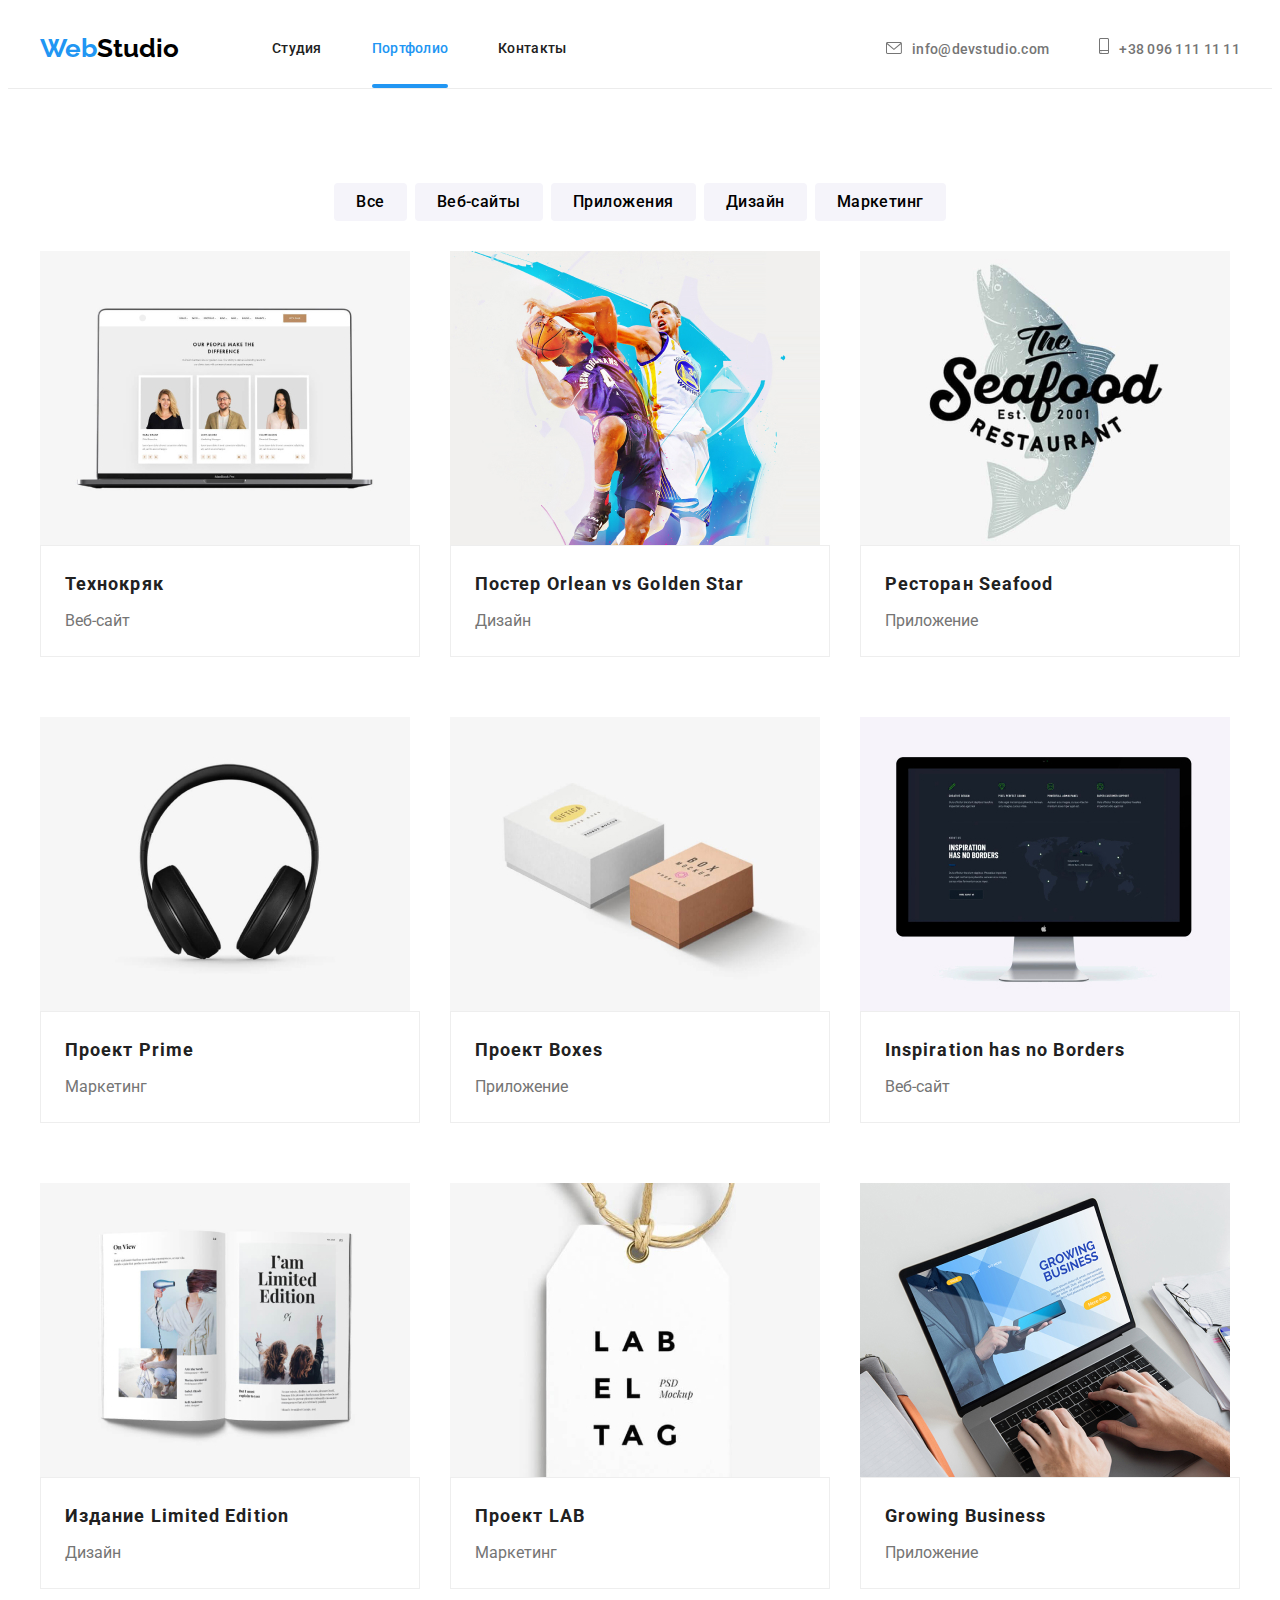
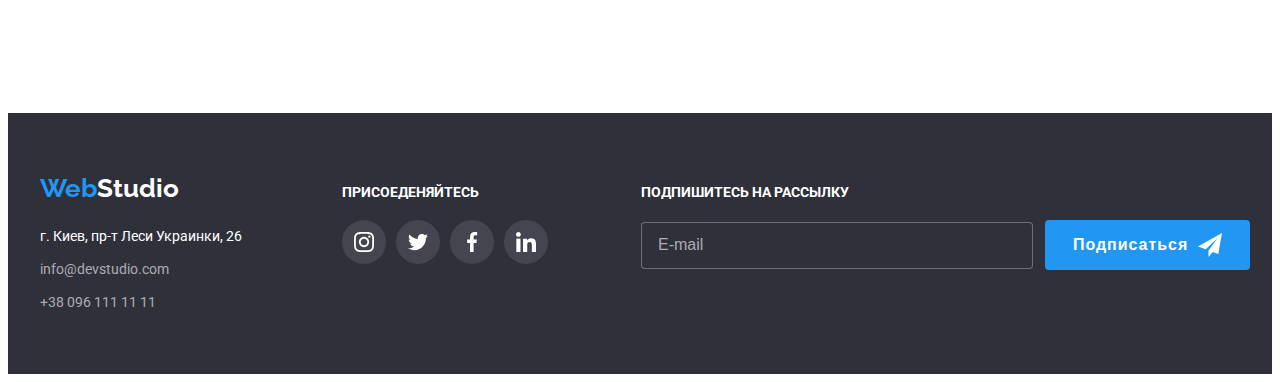
==== commit ba5aa87d: "commit7" ====
--- a/portfolio.html
+++ b/portfolio.html
@@ -48,6 +48,7 @@
             </li>
           </ul>
         </nav>
+        
         <!--  =================================================================== button-mobile-menu ================================================ -->
         <button type="button" class="mobile-menu-open" data-menu-open>
           <svg class="mobile-menu-open__icon" width="40" height="40">
@@ -158,7 +159,7 @@
                                 Приложения
                             </button>
                         </li>
-                        <li class="filterList__item">
+                        <li class="filter-List__item">
                             <button class="filter-List__btn" type="button">
                                 Дизайн
                             </button>
@@ -169,10 +170,10 @@
                             </button>
                         </li>
                     </ul>
-                    <ul class="list projectList">
-                        <li class="projectList__item">
-                            <a class="link projectList__link" href="">
-                                <div class="projectList__imgWrapper">
+                    <ul class="list project-List">
+                        <li class="project-List__item">
+                            <a class="link project-List__link" href="">
+                                <div class="project-List__imgWrapper">
                                     <picture>
                                         <source
                                             srcset="./img/portfolio.img/img7.jpg 1x, ./img/dekstop/img1@2x.jpg 2x"
@@ -194,25 +195,25 @@
                                         />
                                     </picture>
 
-                                    <p class="projectList__overlay">
+                                    <p class="project-List__overlay">
                                           Ресурс предлагает комплексные предложения с разным уровнем
                                           функционала и сервисы. Все это позволит посетителю получить
                                            исчерпывающие сведения о компании или частном лице.
                                     </p>
                                 </div>
-                                <div class="projectList__card">
-                                    <h2 class="projectList__title">
+                                <div class="project-List__card">
+                                    <h2 class="project-List__title">
                                         Технокряк
                                     </h2>
-                                    <p class="projectList__description">
+                                    <p class="project-List__description">
                                         Веб-сайт
                                     </p>
                                 </div>
                             </a>
                         </li>
-                        <li class="projectList__item">
-                            <a class="link projectList__link" href="">
-                                <div class="projectList__imgWrapper">
+                        <li class="project-List__item">
+                            <a class="link project-List__link" href="">
+                                <div class="project-List__imgWrapper">
                                     <picture>
                                         <source
                                             srcset="
@@ -238,28 +239,28 @@
                                         />
                                     </picture>
 
-                                    <p class="projectList__overlay">
+                                    <p class="project-List__overlay">
                                         Ресурс предлагает комплексные предложения с разным уровнем
                                           функционала и сервисы. Все это позволит посетителю получить
                                            исчерпывающие сведения о компании или частном лице.
                                     </p>
                                 </div>
-                                <div class="projectList__card">
-                                    <h2 class="projectList__title">
+                                <div class="project-List__card">
+                                    <h2 class="project-List__title">
                                         Постер
                                         <span lang="en"
                                             >Orlean vs Golden Star</span
                                         >
                                     </h2>
-                                    <p class="projectList__description">
+                                    <p class="project-List__description">
                                         Дизайн
                                     </p>
                                 </div>
                             </a>
                         </li>
-                        <li class="projectList__item">
-                            <a class="link projectList__link" href="">
-                                <div class="projectList__imgWrapper">
+                        <li class="project-List__item">
+                            <a class="link project-List__link" href="">
+                                <div class="project-List__imgWrapper">
                                     <picture>
                                         <source
                                             srcset="
@@ -285,25 +286,25 @@
                                         />
                                     </picture>
 
-                                    <p class="projectList__overlay">
+                                    <p class="project-List__overlay">
                                         Ресурс предлагает комплексные предложения с разным уровнем
                                           функционала и сервисы. Все это позволит посетителю получить
                                            исчерпывающие сведения о компании или частном лице.
                                     </p>
                                 </div>
-                                <div class="projectList__card">
-                                    <h2 class="projectList__title">
+                                <div class="project-List__card">
+                                    <h2 class="project-List__title">
                                         Ресторан <span lang="en">Seafood</span>
                                     </h2>
-                                    <p class="projectList__description">
+                                    <p class="project-List__description">
                                         Приложение
                                     </p>
                                 </div>
                             </a>
                         </li>
-                        <li class="projectList__item">
-                            <a class="link projectList__link" href="">
-                                <div class="projectList__imgWrapper">
+                        <li class="project-List__item">
+                            <a class="link project-List__link" href="">
+                                <div class="project-List__imgWrapper">
                                     <picture>
                                         <source
                                             srcset="
@@ -329,25 +330,25 @@
                                         />
                                     </picture>
 
-                                    <p class="projectList__overlay">
+                                    <p class="project-List__overlay">
                                         Ресурс предлагает комплексные предложения с разным уровнем
                                           функционала и сервисы. Все это позволит посетителю получить
                                            исчерпывающие сведения о компании или частном лице.
                                     </p>
                                 </div>
-                                <div class="projectList__card">
-                                    <h2 class="projectList__title">
+                                <div class="project-List__card">
+                                    <h2 class="project-List__title">
                                         Проект <span lang="en">Prime</span>
                                     </h2>
-                                    <p class="projectList__description">
+                                    <p class="project-List__description">
                                         Маркетинг
                                     </p>
                                 </div>
                             </a>
                         </li>
-                        <li class="projectList__item">
-                            <a class="link projectList__link" href="">
-                                <div class="projectList__imgWrapper">
+                        <li class="project-List__item">
+                            <a class="link project-List__link" href="">
+                                <div class="project-List__imgWrapper">
                                     <picture>
                                         <source
                                             srcset="
@@ -373,25 +374,25 @@
                                         />
                                     </picture>
 
-                                    <p class="projectList__overlay">
+                                    <p class="project-List__overlay">
                                        Ресурс предлагает комплексные предложения с разным уровнем
                                           функционала и сервисы. Все это позволит посетителю получить
                                            исчерпывающие сведения о компании или частном лице.
                                     </p>
                                 </div>
-                                <div class="projectList__card">
-                                    <h2 class="projectList__title">
+                                <div class="project-List__card">
+                                    <h2 class="project-List__title">
                                         Проект <span lang="en">Boxes</span>
                                     </h2>
-                                    <p class="projectList__description">
+                                    <p class="project-List__description">
                                         Приложение
                                     </p>
                                 </div>
                             </a>
                         </li>
-                        <li class="projectList__item">
-                            <a class="link projectList__link" href="">
-                                <div class="projectList__imgWrapper">
+                        <li class="project-List__item">
+                            <a class="link project-List__link" href="">
+                                <div class="project-List__imgWrapper">
                                     <picture>
                                         <source
                                             srcset="
@@ -417,25 +418,25 @@
                                         />
                                     </picture>
 
-                                    <p class="projectList__overlay">
+                                    <p class="project-List__overlay">
                                         Ресурс предлагает комплексные предложения с разным уровнем
                                         функционала и сервисы. Все это позволит посетителю получить
                                         исчерпывающие сведения о компании или частном лице.приватну особу.
                                     </p>
                                 </div>
-                                <div class="projectList__card">
-                                    <h2 class="projectList__title" lang="en">
+                                <div class="project-List__card">
+                                    <h2 class="project-List__title" lang="en">
                                         Inspiration has no Borders
                                     </h2>
-                                    <p class="projectList__description">
+                                    <p class="project-List__description">
                                         Веб-сайт
                                     </p>
                                 </div>
                             </a>
                         </li>
-                        <li class="projectList__item">
-                            <a class="link projectList__link" href="">
-                                <div class="projectList__imgWrapper">
+                        <li class="project-List__item">
+                            <a class="link project-List__link" href="">
+                                <div class="project-List__imgWrapper">
                                     <picture>
                                         <source
                                             srcset="
@@ -461,26 +462,26 @@
                                         />
                                     </picture>
 
-                                    <p class="projectList__overlay">
+                                    <p class="project-List__overlay">
                                         Ресурс предлагает комплексные предложения с разным уровнем
                                         функционала и сервисы. Все это позволит посетителю получить
                                         исчерпывающие сведения о компании или частном лице.
                                     </p>
                                 </div>
-                                <div class="projectList__card">
-                                    <h2 class="projectList__title">
+                                <div class="project-List__card">
+                                    <h2 class="project-List__title">
                                         Издание
                                         <span lang="en">Limited Edition</span>
                                     </h2>
-                                    <p class="projectList__description">
+                                    <p class="project-List__description">
                                         Дизайн
                                     </p>
                                 </div>
                             </a>
                         </li>
-                        <li class="projectList__item">
-                            <a class="link projectList__link" href="">
-                                <div class="projectList__imgWrapper">
+                        <li class="project-List__item">
+                            <a class="link project-List__link" href="">
+                                <div class="project-List__imgWrapper">
                                     <picture>
                                         <source
                                             srcset="
@@ -506,25 +507,25 @@
                                         />
                                     </picture>
 
-                                    <p class="projectList__overlay">
+                                    <p class="project-List__overlay">
                                         Ресурс предлагает комплексные предложения с разным уровнем
                                         функционала и сервисы. Все это позволит посетителю получить
                                         исчерпывающие сведения о компании или частном лице.
                                     </p>
                                 </div>
-                                <div class="projectList__card">
-                                    <h2 class="projectList__title">
+                                <div class="project-List__card">
+                                    <h2 class="project-List__title">
                                         Проект <span lang="en">LAB</span>
                                     </h2>
-                                    <p class="projectList__description">
+                                    <p class="project-List__description">
                                         Маркетинг
                                     </p>
                                 </div>
                             </a>
                         </li>
-                        <li class="projectList__item">
-                            <a class="link projectList__link" href="">
-                                <div class="projectList__imgWrapper">
+                        <li class="project-List__item">
+                            <a class="link project-List__link" href="">
+                                <div class="project-List__imgWrapper">
                                     <picture>
                                         <source
                                             srcset="
@@ -550,17 +551,17 @@
                                         />
                                     </picture>
 
-                                    <p class="projectList__overlay">
+                                    <p class="project-List__overlay">
                                         Ресурс предлагает комплексные предложения с разным уровнем
                                         функционала и сервисы. Все это позволит посетителю получить
                                         исчерпывающие сведения о компании или частном лице.
                                     </p>
                                 </div>
-                                <div class="projectList__card">
-                                    <h2 class="projectList__title" lang="en">
+                                <div class="project-List__card">
+                                    <h2 class="project-List__title" lang="en">
                                         Growing Business
                                     </h2>
-                                    <p class="projectList__description">
+                                    <p class="project-List__description">
                                         Приложение
                                     </p>
                                 </div>
@@ -571,539 +572,7 @@
             </section>
         </main>
 
-    <!--      <section class="portfolio">
-        <div class="container">
-          <h1 class="visually-hidden">Portfolio</h1>
-
-          <ul class="list portfolio-btn__list">
-            <li class="portfolio-btn__item">
-              <button class="portfolio__btn" type="button">Все</button>
-            </li>
-            <li class="portfolio-btn__item">
-              <button class="portfolio__btn" type="button">Веб-сайты</button>
-            </li>
-            <li class="portfolio-btn__item">
-              <button class="portfolio__btn" type="button">Приложения</button>
-            </li>
-            <li class="portfolio-btn__item">
-              <button class="portfolio__btn" type="button">Дизайн</button>
-            </li>
-            <li class="portfolio-btn__item">
-              <button class="portfolio__btn" type="button">Маркетинг</button>
-            </li>
-          </ul> 
-
-
-
-           <ul class="list portfolio-list">
-            <li class="portfolio-item">
-              <div class="portfolio-overlay__thumb">
-                 <a class="link portfoli__link" href="">
-                  <picture>
-                    <source
-                        srcset="./img/portfolio.img/img7.jpg 1x, ./img/dekstop/img1@2x.jpg 2x"
-                        media="(min-width: 1200px)"
-                        />
-                      <source
-                        srcset="./img/tablet/img1-tablet.jpg 1x, ./img/tablet/tablet1@2x.jpg 2x"
-                        media="(min-width: 768px)"
-                                        />
-                       <source
-                        srcset="./img/mobile/mobile1.jpg 1x, ./img/mobile/mobile1@2x.jpg 2x"
-                        media="(min-width: 320px)"
-                                        />
-                          <img
-                              class="imgSize"
-                              src="img/portfolio.img/img7.jpg"
-                              alt="компьютер"
-                            />
-                    </picture>
-                <p class="portfolio__overlay">
-                  Ресурс предлагает комплексные предложения с разным уровнем
-                  функционала и сервисы. Все это позволит посетителю получить
-                  исчерпывающие сведения о компании или частном лице.
-                </p>
-              </div>
-              <div class="portfolio-item__wrapper">
-                <h2 class="portfolio-item__title">Технокряк</h2>
-                <p class="portfolio-item__desc">Веб-сайт</p>
-              </div>
-            </a>
-            </li>
-            <li class="portfolio-item">
-              <div class="portfolio-overlay__thumb">
-                <a class="link portfoli__link" href="">
-                <picture>
-                      <source
-                          srcset="./img/portfolio.img/img8.jpg 1x, ./img/dekstop/img2@2x.jpg 2x"
-                          media="(min-width: 1200px)"
-                            />
-                        <source
-                          srcset="./img/tablet/img2-tablet.jpg 1x, ./img/tablet/tablet2@2x.jpg 2x"
-                          media="(min-width: 768px)"
-                            />
-                        <source
-                          srcset="./img/mobile/mobile2.jpg 1x, ./img/mobile/mobile2@2x.jpg 2x"
-                          media="(min-width: 320px)"
-                            />
-                            <img
-                                src="./img/portfolio.img/img8.jpg"
-                                alt="баскетбол"
-                                        />
-                            </picture>
-                <p class="portfolio__overlay">
-                  Ресурс предлагает комплексные предложения с разным уровнем
-                  функционала и сервисы. Все это позволит посетителю получить
-                  исчерпывающие сведения о компании или частном лице.
-                </p>
-               </div>
-               <div class="portfolio-item__wrapper">
-                <h2 class="portfolio-item__title">
-                  Постер New Orlean vs Golden Star
-                </h2>
-                <p class="portfolio-item__desc">Дизайн</p>
-               </div>
-              </a>
-            </li>
-            <li class="portfolio-item">
-              <div class="portfolio-overlay__thumb">
-                <a class="link portfoli__link" href="">
-                 <picture>
-                      <source
-                        srcset="./img/portfolio.img/img9.jpg 1x, ./img/dekstop/img3@2x.jpg 2x"
-                        media="(min-width: 1200px)"
-                        />
-                      <source
-                          srcset="./img/tablet/img3-tablet.jpg 1x, ./img/tablet/tablet3@2x.jpg 2x"
-                          media="(min-width: 768px)"
-                          />
-                      <source
-                          srcset="/img/mobile/mobile3.jpg 1x, ./img/mobile/mobile3@2x.jpg 2x"
-                          media="(min-width: 320px)"
-                            />
-                        <img
-                           src="./img/portfolio.img/img9.jpg"
-                           alt="ресторан"
-                          />
-                   </picture>
-                <p class="portfolio__overlay">
-                  Ресурс предлагает комплексные предложения с разным уровнем
-                  функционала и сервисы. Все это позволит посетителю получить
-                  исчерпывающие сведения о компании или частном лице.
-                </p>
-               </div>
-                <div class="portfolio-item__wrapper">
-                <h2 class="portfolio-item__title">Ресторан Seafood</h2>
-                <p class="portfolio-item__desc">Приложение</p>
-                </div>
-              </a>
-            </li>
-            <li class="portfolio-item">
-              <div class="portfolio-overlay__thumb">
-                <a class="link portfoli__link" href="">
-                 <picture>
-                      <source
-                          srcset="./img/portfolio.img/img10.jpg 1x, ./img/dekstop/img4@2x.jpg 2x"
-                          media="(min-width: 1200px)"
-                              />
-                      <source
-                          srcset="./img/tablet/img4-tablet.jpg 1x, ./img/tablet/tablet4@2x.jpg 2x"
-                           media="(min-width: 768px)"
-                               />
-                      <source
-                          srcset="./img/mobile/mobile4.jpg 1x, ./img/mobile/mobile4@2x.jpg 2x"
-                          media="(min-width: 320px)"
-                              />
-                     <img
-                      src="./img/portfolio.img/img10.jpg"
-                      alt="наушники"
-                />
-                </picture>
-                  <p class="portfolio__overlay">
-                  Ресурс предлагает комплексные предложения с разным уровнем
-                  функционала и сервисы. Все это позволит посетителю получить
-                  исчерпывающие сведения о компании или частном лице.
-                  </p>
-                 </div>
-                <div class="portfolio-item__wrapper">
-                <h2 class="portfolio-item__title">Проект Prime</h2>
-                <p class="portfolio-item__desc">Маркетинг</p>
-                </div>
-              </a>
-            </li>
-            <li class="portfolio-item">
-              <div class="portfolio-overlay__thumb">
-                    <a class="link portfoli__link" href="">
-                  <picture>
-                      <source
-                          srcset="./img/portfolio.img/img11.jpg 1x, ./img/dekstop/img5@2x.jpg 2x"
-                           media="(min-width: 1200px)"
-                      />
-                      <source
-                          srcset="./img/tablet/img5-tablet.jpg 1x, ./img/tablet/tablet5@2x.jpg 2x"
-                           media="(min-width: 768px)"
-                      />
-                      <source
-                          srcset="./img/mobile/mobile5.jpg 1x, ./img/mobile/mobile5@2x.jpg 2x"
-                          media="(min-width: 320px)"
-                      />
-
-                     <img
-                       src="./img/portfolio.img/img11.jpg"
-                       alt="коробки"
-                         />
-                  </picture>
-                  <p class="portfolio__overlay">
-                  Ресурс предлагает комплексные предложения с разным уровнем
-                  функционала и сервисы. Все это позволит посетителю получить
-                  исчерпывающие сведения о компании или частном лице.
-                   </p>
-                </div>
-                  <div class="portfolio-item__wrapper">
-                       <h2 class="portfolio-item__title">Проект Boxes</h2>
-                        <p class="portfolio-item__desc">Приложение</p>
-                  </div>
-              </a>
-            </li>
-            <li class="portfolio-item">
-              <div class="portfolio-overlay__thumb">
-                    <a class="link portfoli__link" href="">
-                     <picture>
-                        <source
-                            srcset="./img/portfolio.img/img12.jpg 1x, ./img/dekstop/img5@2x.jpg 2x"
-                            media="(min-width: 1200px)"
-                        />
-                        <source
-                            srcset="./img/tablet/img6-tablet.jpg 1x, ./img/tablet/tablet6@2x.jpg 2x"
-                            media="(min-width: 768px)"
-                        />
-                        <source
-                            srcset="./img/mobile/mobile6.jpg 1x, ./img/mobile/mobile6@2x.jpg 2x"
-                            media="(min-width: 320px)"
-                        />
-
-                           <img
-                               src="./img/portfolio.img/img12.jpg"
-                               alt="монитор"
-                                />
-                       </picture>
-                   <p class="portfolio__overlay">
-                     Ресурс предлагает комплексные предложения с разным уровнем
-                     функционала и сервисы. Все это позволит посетителю получить
-                     исчерпывающие сведения о компании или частном лице.
-                    </p>
-                 </div>
-                 <div class="portfolio-item__wrapper">
-                  <h2 class="portfolio-item__title">Inspiration has no Borders</h2>
-                  <p class="portfolio-item__desc">Веб-сайт</p>
-                  </div>
-              </a>
-            </li>
-            <li class="portfolio-item">
-              <div class="portfolio-overlay__thumb">
-                    <a class="link portfoli__link" href="">
-                    <picture>
-                          <source
-                              srcset="./img/portfolio.img/img13.jpg 1x, ./img/dekstop/img7@2x.jpg 2x"
-                              media="(min-width: 1200px)"
-                          />
-                          <source
-                              srcset="./img/tablet/img7-tablet.jpg 1x, ./img/tablet/tablet7@2x.jpg 2x"
-                              media="(min-width: 768px)"
-                          />
-                          <source
-                              srcset="./img/mobile/mobile7.jpg 1x, ./img/mobile/mobile7@2x.jpg 2x"
-                              media="(min-width: 320px)"
-                          />
-                     <img
-                        src="./img/portfolio.img/img13.jpg"
-                        alt="книга"
-                    />
-                </picture>
-                <p class="portfolio__overlay">
-                  Ресурс предлагает комплексные предложения с разным уровнем
-                  функционала и сервисы. Все это позволит посетителю получить
-                  исчерпывающие сведения о компании или частном лице.
-                </p>
-              </div>
-                <div class="portfolio-item__wrapper">
-                  <h2 class="portfolio-item__title">Издание Limited Edition</h2>
-                   <p class="portfolio-item__desc">Дизайн</p>
-                </div>
-              </a>
-            </li>
-            <li class="portfolio-item">
-              <div class="portfolio-overlay__thumb">
-                    <a class="link portfoli__link" href="">
-                  <picture>
-                    <source
-                        srcset="./img/portfolio.img/img14.jpg 1x, ./img/dekstop/img8@2x.jpg 2x"
-                        media="(min-width: 1200px)"
-                    />
-                    <source
-                        srcset="./img/tablet/img8-tablet.jpg 1x, ./img/tablet/tablet8@2x.jpg 2x"
-                        media="(min-width: 768px)"
-                    />
-                    <source
-                        srcset="./img/mobile/mobile8.jpg 1x, ./img/mobile/mobile8@2x.jpg 2x"
-                        media="(min-width: 320px)"
-                    />
-                <img 
-                  src="./img/portfolio.img/img14.jpg"
-                  alt="бирка"
-                />
-            </picture>
-                <p class="portfolio__overlay">
-                  Ресурс предлагает комплексные предложения с разным уровнем
-                  функционала и сервисы. Все это позволит посетителю получить
-                  исчерпывающие сведения о компании или частном лице.
-                </p>
-               </div>
-               <div class="portfolio-item__wrapper">
-                <h2 class="portfolio-item__title">Проект LAB</h2>
-                <p class="portfolio-item__desc">Маркетинг</p>
-               </div>
-              </a>
-            </li>
-            <li class="portfolio-item">
-              <div class="portfolio-overlay__thumb">
-                    <a class="link portfoli__link" href="">
-                      <picture>
-                      <source
-                          srcset="./img/portfolio.img/img15.jpg 1x, ./img/dekstop/img9@2x.jpg 2x"
-                          media="(min-width: 1200px)"
-                         />
-                      <source
-                          srcset="./img/tablet/img9-tablet.jpg 1x, ./img/tablet/tablet9@2x.jpg 2x"
-                           media="(min-width: 768px)"
-                          />
-                      <source
-                          srcset="./img/mobile/mobile9.jpg 1x, ./img/mobile/mobile9@2x.jpg 2x"
-                          media="(min-width: 320px)"
-                      />
-                    <img
-                      src="./img/portfolio.img/img15.jpg"
-                      alt="ноутбук"
-                    />
-                </picture>
-                <p class="portfolio__overlay">
-                  Ресурс предлагает комплексные предложения с разным уровнем
-                  функционала и сервисы. Все это позволит посетителю получить
-                  исчерпывающие сведения о компании или частном лице.
-                </p>
-               </div>
-               <div class="portfolio-item__wrapper">
-                <h2 class="portfolio-item__title">Growing Business</h2>
-                <p class="portfolio-item__desc">Приложение</p>
-               </div>
-              </a>
-            </li>
-          </ul>
-        </div>
-      </section>
-    </main> 
-    -->
-      <!-- <section class="portfolio">
-        <div class="container">
-          <h1 class="visually-hidden">Portfolio</h1>
-
-          <ul class="list portfolio-btn__list">
-            <li class="portfolio-btn__item">
-              <button class="portfolio__btn" type="button">Все</button>
-            </li>
-            <li class="portfolio-btn__item">
-              <button class="portfolio__btn" type="button">Веб-сайты</button>
-            </li>
-            <li class="portfolio-btn__item">
-              <button class="portfolio__btn" type="button">Приложения</button>
-            </li>
-            <li class="portfolio-btn__item">
-              <button class="portfolio__btn" type="button">Дизайн</button>
-            </li>
-            <li class="portfolio-btn__item">
-              <button class="portfolio__btn" type="button">Маркетинг</button>
-            </li>
-          </ul>  -->
-          <!-- ========================section  advantage======================= -->
-<!-- 
-          <ul class="list portfolio-list">
-            <li class="portfolio-item">
-              <div class="portfolio-overlay__thumb">
-                <img
-                  class="portfolio__img"
-                  src="./img/portfolio.img/img7.jpg"
-                  alt="компьютер"
-                  width="370"
-                />
-                <p class="portfolio__overlay">
-                  Ресурс предлагает комплексные предложения с разным уровнем
-                  функционала и сервисы. Все это позволит посетителю получить
-                  исчерпывающие сведения о компании или частном лице.
-                </p>
-              </div>
-              <div class="portfolio-item__wrapper">
-                <h2 class="portfolio-item__title">Технокряк</h2>
-                <p class="portfolio-item__desc">Веб-сайт</p>
-              </div>
-            </li>
-            <li class="portfolio-item">
-              <div class="portfolio-overlay__thumb">
-                <img
-                  class="portfolio__img"
-                  src="./img/portfolio.img/img8.jpg"
-                  alt="баскетбол"
-                  width="370"
-                />
-                <p class="portfolio__overlay">
-                  Ресурс предлагает комплексные предложения с разным уровнем
-                  функционала и сервисы. Все это позволит посетителю получить
-                  исчерпывающие сведения о компании или частном лице.
-                </p>
-              </div>
-              <div class="portfolio-item__wrapper">
-                <h2 class="portfolio-item__title">
-                  Постер New Orlean vs Golden Star
-                </h2>
-                <p class="portfolio-item__desc">Дизайн</p>
-              </div>
-            </li>
-            <li class="portfolio-item">
-              <div class="portfolio-overlay__thumb">
-                <img
-                  class="portfolio__img"
-                  src="./img/portfolio.img/img9.jpg"
-                  alt="ресторан"
-                  width="370"
-                />
-                <p class="portfolio__overlay">
-                  Ресурс предлагает комплексные предложения с разным уровнем
-                  функционала и сервисы. Все это позволит посетителю получить
-                  исчерпывающие сведения о компании или частном лице.
-                </p>
-              </div>
-              <div class="portfolio-item__wrapper">
-                <h2 class="portfolio-item__title">Ресторан Seafood</h2>
-                <p class="portfolio-item__desc">Приложение</p>
-              </div>
-            </li>
-            <li class="portfolio-item">
-              <div class="portfolio-overlay__thumb">
-                <img
-                  class="portfolio__img"
-                  src="./img/portfolio.img/img10.jpg"
-                  alt="наушники"
-                  width="370"
-                />
-                <p class="portfolio__overlay">
-                  Ресурс предлагает комплексные предложения с разным уровнем
-                  функционала и сервисы. Все это позволит посетителю получить
-                  исчерпывающие сведения о компании или частном лице.
-                </p>
-              </div>
-              <div class="portfolio-item__wrapper">
-                <h2 class="portfolio-item__title">Проект Prime</h2>
-                <p class="portfolio-item__desc">Маркетинг</p>
-              </div>
-            </li>
-            <li class="portfolio-item">
-              <div class="portfolio-overlay__thumb">
-                <img
-                  class="portfolio__img"
-                  src="./img/portfolio.img/img11.jpg"
-                  alt="коробки"
-                  width="370"
-                />
-                <p class="portfolio__overlay">
-                  Ресурс предлагает комплексные предложения с разным уровнем
-                  функционала и сервисы. Все это позволит посетителю получить
-                  исчерпывающие сведения о компании или частном лице.
-                </p>
-              </div>
-              <div class="portfolio-item__wrapper">
-                <h2 class="portfolio-item__title">Проект Boxes</h2>
-                <p class="portfolio-item__desc">Приложение</p>
-              </div>
-            </li>
-            <li class="portfolio-item">
-              <div class="portfolio-overlay__thumb">
-                <img
-                  class="portfolio__img"
-                  src="./img/portfolio.img/img12.jpg"
-                  alt="монитор"
-                  width="370"
-                />
-                <p class="portfolio__overlay">
-                  Ресурс предлагает комплексные предложения с разным уровнем
-                  функционала и сервисы. Все это позволит посетителю получить
-                  исчерпывающие сведения о компании или частном лице.
-                </p>
-              </div>
-              <div class="portfolio-item__wrapper">
-                <h2 class="portfolio-item__title">Inspiration has no Borders</h2>
-                <p class="portfolio-item__desc">Веб-сайт</p>
-              </div>
-            </li>
-            <li class="portfolio-item">
-              <div class="portfolio-overlay__thumb">
-                <img
-                  class="portfolio__img"
-                  src="./img/portfolio.img/img13.jpg"
-                  alt="книга"
-                  width="370"
-                />
-                <p class="portfolio__overlay">
-                  Ресурс предлагает комплексные предложения с разным уровнем
-                  функционала и сервисы. Все это позволит посетителю получить
-                  исчерпывающие сведения о компании или частном лице.
-                </p>
-              </div>
-              <div class="portfolio-item__wrapper">
-                <h2 class="portfolio-item__title">Издание Limited Edition</h2>
-                <p class="portfolio-item__desc">Дизайн</p>
-              </div>
-            </li>
-            <li class="portfolio-item">
-              <div class="portfolio-overlay__thumb">
-                <img
-                  class="portfolio__img"
-                  src="./img/portfolio.img/img14.jpg"
-                  alt="бирка"
-                  width="370"
-                />
-                <p class="portfolio__overlay">
-                  Ресурс предлагает комплексные предложения с разным уровнем
-                  функционала и сервисы. Все это позволит посетителю получить
-                  исчерпывающие сведения о компании или частном лице.
-                </p>
-              </div>
-              <div class="portfolio-item__wrapper">
-                <h2 class="portfolio-item__title">Проект LAB</h2>
-                <p class="portfolio-item__desc">Маркетинг</p>
-              </div>
-            </li>
-            <li class="portfolio-item">
-              <div class="portfolio-overlay__thumb">
-                <img
-                  class="portfolio__img"
-                  src="./img/portfolio.img/img15.jpg"
-                  alt="ноутбук"
-                  width="370"
-                />
-                <p class="portfolio__overlay">
-                  Ресурс предлагает комплексные предложения с разным уровнем
-                  функционала и сервисы. Все это позволит посетителю получить
-                  исчерпывающие сведения о компании или частном лице.
-                </p>
-              </div>
-              <div class="portfolio-item__wrapper">
-                <h2 class="portfolio-item__title">Growing Business</h2>
-                <p class="portfolio-item__desc">Приложение</p>
-              </div>
-            </li>
-          </ul>
-        </div> -->
-     <!--  </section>
-    </main> -->
+   
 
     <!-- ========================footer============================= -->
 
--- a/css/main.min.css
+++ b/css/main.min.css
@@ -1 +1 @@
-:root{--primary-text-color: #212121;--secondary-text-color: #757575;--accent-color: #2196f3;--address-text-color: rgba(255, 255, 255, 0.6);--main-color: #ffffff;--secondary-color: #000000;--secondary-bg-color: #f5f4fa;--accent-background-color: #2f303a;--icon-color-light: #afb1b8}.visually-hidden{position:absolute;white-space:nowrap;width:1px;height:1px;overflow:hidden;border:0;padding:0;clip:rect(0 0 0 0);clip-path:inset(50%);margin:-1px}.form-checkbox,.modal-close-buttom{display:flex;justify-content:center;align-items:center}h1,h2,h3,h4,h5,p{margin-top:0;margin-bottom:0}ul,ol{margin-top:0;margin-bottom:0;padding-left:0}img{display:block;max-width:100%;height:auto}body{color:var(--primary-text-color);font-family:Roboto,sans-serif}button{cursor:pointer}.section{padding-top:60px;padding-bottom:60px}.section__title{font-size:28px;font-weight:700;line-height:1.1785714286;text-align:center;color:var(--primary-text-color);margin-bottom:30px}@media screen and (min-width: 1200px){.section{padding-top:94px;padding-bottom:94px}.section__title{font-size:36px;font-weight:700;line-height:1.1666666667;margin-bottom:50px}}.title{margin-bottom:50px}.list{list-style:none;margin:0;padding:0}.link{text-decoration:none}.container{width:100%;padding-left:15px;padding-right:15px}@media screen and (min-width: 480px){.container{width:480px;margin-left:auto;margin-right:auto}}@media screen and (min-width: 768px){.container{width:768px}}@media screen and (min-width: 1200px){.container{width:1200px}}@media screen and (max-width: 767px){.nav__menu,.contacts{display:none}.mobile-menu-open{background-color:rgba(0,0,0,0);border:none;padding:0;line-height:0}}.header{border-bottom:1px solid #ececec}.header__container{display:flex;justify-content:space-between;align-items:center;padding-top:10px;padding-bottom:10px}@media screen and (min-width: 768px){.mobile-menu-open{display:none}.header__container{padding-bottom:0;padding-top:0}.nav,.nav__menu{display:flex;align-items:center}.nav__item:not(:last-child){margin-right:50px}.nav__link{position:relative;font-size:14px;font-weight:500;line-height:1.1428571429;letter-spacing:.02em;color:var(--primary-text-color);display:block;transition:color 250ms cubic-bezier(0.4, 0, 0.2, 1)}.nav__link:hover,.nav__link:focus{color:var(--accent-color)}.nav .nav__link.current{color:var(--accent-color)}.nav__link.current::after{position:absolute;bottom:0;content:"";width:100%;height:4px;display:block;background-color:var(--accent-color);border-radius:2px}.nav__link--clickableArea{padding-top:32px;padding-bottom:32px}.contacts__link{font-size:14px;font-weight:500;line-height:1.1428571429;letter-spacing:.02em;color:var(--secondary-text-color);transition:color 250ms cubic-bezier(0.4, 0, 0.2, 1)}.contacts__link:hover,.contacts__link:focus{color:var(--accent-color)}.envelope,.phone{margin-right:8px;fill:currentColor}}@media screen and (max-width: 1199px){.envelope{width:14px;height:10px}.phone{width:10px;height:14px}.contacts__item:not(:last-child){margin-bottom:10px}}@media screen and (min-width: 1200px){.contacts{display:flex;align-items:center}.contacts__item:not(:last-child){margin-right:50px}.contacts__link--clickableArea{padding-top:32px;padding-bottom:32px}.envelope,.phone{margin-right:10px}.contacts__link{font-size:14px;font-weight:500;line-height:1.1428571429;margin-left:auto}}.logo{font-family:"Raleway",sans-serif;font-size:24px;font-weight:700;line-height:1.1666666667;color:var(--accent-color)}.logo__second{color:var(--secondary-color)}@media screen and (min-width: 768px){.logo{margin-right:87px}}@media screen and (min-width: 1200px){.logo{font-size:26px;font-weight:700;line-height:1.1738461538;margin-right:93px}}.hero{background-color:#c4c4c4;padding:118px 0;background-image:linear-gradient(rgba(47, 48, 58, 0.4), rgba(47, 48, 58, 0.4)),url(../../img/heromob.jpg);background-size:cover}.hero-title{max-width:360px;margin:0 auto;font-size:26px;font-weight:900;line-height:1.6153846154;text-align:center;letter-spacing:.06em;text-transform:uppercase;color:var(--main-color);margin-bottom:30px}@media screen and (min-device-pixel-ratio: 2)and (max-width: 767px),screen and (min-resolution: 192dpi)and (max-width: 767px),screen and (min-resolution: 2dppx)and (max-width: 767px){.hero{background-image:url(../../img/heromob@2x.jpg)}}@media screen and (min-width: 768px){.hero{background-image:url(../../img/tablet/header-tablet.jpg)}}@media screen and (min-device-pixel-ratio: 2)and (min-width: 768px),screen and (min-resolution: 192dpi)and (min-width: 768px),screen and (min-resolution: 2dppx)and (min-width: 768px){.hero{background-image:url(../../img/tablet/header-tablet@2x.jpg)}}@media screen and (min-width: 1200px){.hero{background-image:url("../../img/hero.jpg")}.hero{padding:200px 0}.hero-title{max-width:650px;font-size:44px;font-weight:900;line-height:1.3636363636}}@media screen and (min-device-pixel-ratio: 2)and (min-width: 1200px),screen and (min-resolution: 192dpi)and (min-width: 1200px),screen and (min-resolution: 2dppx)and (min-width: 1200px){.hero{background-image:url("../../img/dekstop/hero@2x.jpg")}}.features__icons{display:flex;justify-content:center;align-items:center;width:100%;height:120px;background-color:#f5f4fa;margin-bottom:30px;border-radius:4px}.features__subtitle{font-size:14px;font-weight:700;line-height:1.1428571429;text-transform:uppercase;text-align:center;color:var(--primary-text-color);margin-bottom:10px}.features__descr{font-size:14px;font-weight:400;line-height:1.7142857143;color:var(--secondary-text-color)}@media screen and (max-width: 767px){.features__item:not(:last-child){margin-bottom:30px}}@media screen and (min-width: 768px){.features__icons{width:354px;height:120px}.features{display:flex;flex-wrap:wrap;gap:30px}.features__subtitle{text-align:start}.features__item{display:block}.features__descr{max-width:354px}}@media screen and (min-width: 1200px){.features{justify-content:center;align-items:center;flex-wrap:nowrap}.features__subtitle{font-size:14px;font-weight:700;line-height:1.1428571429}.features__icons{width:270px;height:120px}.features__item{min-height:270px}}@media screen and (max-width: 1200px){.section-solution{display:none}}.section-info{padding-top:0}.solution{display:flex;align-items:center}.solution__item{display:block;position:relative}.solution__item:not(:last-child){margin-right:30px}.solution__title{font-size:14px;font-weight:700;line-height:1.1428571429;text-align:center;text-transform:uppercase;color:var(--main-color)}.solution__title-wrapper{position:absolute;background-color:rgba(47,48,58,.8);padding-top:27px;padding-bottom:27px;bottom:0;width:100%}.team{background-color:var(--secondary-bg-color)}.team__card{padding-top:30px;padding-bottom:24px;text-align:center;background-color:var(--main-color);border-bottom-right-radius:4px;border-bottom-left-radius:4px;box-shadow:0 2px 1px rgba(0,0,0,.2),0 1px 1px rgba(0,0,0,.14),0 1px 3px rgba(0,0,0,.12)}.team__members{font-size:16px;font-weight:500;line-height:1.1875;color:var(--primary-text-color);margin-bottom:10px}.team__position{font-size:16px;font-weight:400;line-height:1.1875;color:var(--secondary-text-color);margin-bottom:16px}@media screen and (max-width: 767px){.team__item:not(:last-child){margin-bottom:30px}}@media screen and (min-width: 768px){.team__list{display:flex;align-items:center;justify-content:center;gap:30px;flex-wrap:wrap}}@media screen and (min-width: 1200px){.team__list{flex-wrap:nowrap}.team__card{padding-bottom:30px}}.networks{display:flex;align-items:center;justify-content:center;gap:10px}.networks__link{display:flex;width:44px;height:44px;justify-content:center;align-items:center;background-color:#fff;border-radius:50%;transition:fill 250ms cubic-bezier(0.4, 0, 0.2, 1),background-color 250ms cubic-bezier(0.4, 0, 0.2, 1)}.networks__link:hover,.networks__link:focus{background-color:var(--accent-color)}.networks__icon{fill:#afb1b8;transition:fill 250ms cubic-bezier(0.4, 0, 0.2, 1)}.networks__link:hover .networks__icon,.networks__link:focus .networks__icon{fill:#fff}.clients{display:flex;flex-wrap:wrap;gap:30px}.clients__item{width:210px;height:92px;display:flex;justify-content:center;align-items:center;border:1px solid #afb1b8;border-radius:4px;transition:fill 250ms cubic-bezier(0.4, 0, 0.2, 1)}.clients__item:hover,.clients__item:focus{border:1px solid var(--accent-color)}.clients__icon{width:106px;height:60px;fill:#afb1b8;transition:color 250ms cubic-bezier(0.4, 0, 0.2, 1)}.clients__item:hover .clients__icon,.clients__item:focus .clients__icon{fill:var(--accent-color)}@media screen and (min-width: 768px){.clients__item{width:226px}}@media screen and (min-width: 1200px){.clients{flex-wrap:nowrap}.clients__item{width:170px}}.clients__link{display:block}.footer{background-color:var(--accent-background-color)}.logo--inFooter{margin-bottom:20px;display:block;text-align:center}.logo__second--colorOnDark{color:var(--main-color)}.address{font-size:14px;font-weight:400;line-height:1.7142857143;font-style:normal;text-align:center;margin-bottom:60px}.address__item:not(:last-child){margin-bottom:8px}.address__link{color:var(--main-color);transition:fill 250ms cubic-bezier(0.4, 0, 0.2, 1)}.address__link:hover,.address__link:focus{color:var(--accent-color)}.address__link--color{color:rgba(255,255,255,.6);transition:color fill 250ms cubic-bezier(0.4, 0, 0.2, 1)}.footer__subtitle{font-size:14px;font-weight:700;line-height:1.1428571429;text-transform:uppercase;color:var(--main-color);text-align:center;margin-bottom:20px}.networks__link--bg{background-color:rgba(255,255,255,.1)}.networks__icon--color{fill:#fff}.networks__link:hover,.networks__link:focus{background-color:var(--accent-color)}.footer__networksWrapper{margin-bottom:60px}.subscription__offer{font-size:14px;font-weight:700;line-height:1.1428571429;text-align:center;text-transform:uppercase;color:var(--main-color);margin-bottom:20px}.subscribeForm__input{display:block;width:100%;border-radius:4px;border:1px solid rgba(255,255,255,.3);background-color:var(--accent-background-color);padding:15px 16px;margin-bottom:20px;color:var(--main-color)}.subscribeForm__input::placeholder{font-size:16px;font-weight:400;line-height:1.25;color:rgba(255,255,255,.6)}.subscribeForm__input:focus{outline:none;border-color:var(--accent-color)}.subscribeForm__btn{display:flex;font-size:16px;font-weight:700;line-height:1.875;letter-spacing:.06em;color:var(--main-color);background-color:var(--accent-color);padding:10px 28px 10px 31px;border:none;border-radius:4px;align-items:center;margin-left:auto;margin-right:auto;transition:background-color 250ms cubic-bezier(0.4, 0, 0.2, 1)}.subscribeForm__btn:hover,.subscribeForm__btn:focus{background-color:#188ce8}.subscribeForm__icon{margin-left:12px}@media screen and (min-width: 768px){.container--add{display:flex;align-items:baseline;flex-wrap:wrap}.addressWrapper{margin-right:165px;margin-left:60px}.subscribeForm__input{width:450px}.subscription{margin-left:150px}}@media screen and (min-width: 1200px){.footer{padding-top:60px;padding-bottom:60px}.address{margin-bottom:0;text-align:start}.address__item:not(:last-child){margin-bottom:9px}.footer__subtitle{text-align:start}.container--add{flex-wrap:nowrap}.addressWrapper{display:block;margin-right:70px;margin-left:0}.addressWrapper:last-child{margin-right:0}.footer__networksWrapper{margin-right:93px;margin-bottom:0}.subscription{margin-left:0}.subscription__offer{display:block;font-size:14px;font-weight:700;line-height:1.1428571429;text-align:start}.subscribeForm{display:flex;justify-content:center;align-items:center}.subscribeForm__input{width:358px;margin-right:12px;margin-bottom:0}.subscribeForm__btn{padding:10px 28px}.subscribeForm__icon{margin-left:10px}}.filter-List{display:flex;gap:8px;flex-wrap:wrap;margin-bottom:40px}.filter-List__item:not(:last-child){margin-right:8px}.filter-List__btn{font-family:inherit;font-size:16px;font-weight:500;line-height:1.625;letter-spacing:.03em;display:block;padding:6px 22px;min-height:38px;color:var(--primary-text-color);border:1px solid var(--secondary-bg-color);border-radius:4px;cursor:pointer;background-color:var(--secondary-bg-color);transition:color 250ms cubic-bezier(0.4, 0, 0.2, 1),background-color 250ms cubic-bezier(0.4, 0, 0.2, 1),border 250ms cubic-bezier(0.4, 0, 0.2, 1),box-shadow 250ms cubic-bezier(0.4, 0, 0.2, 1)}.filter-List__btn:hover,.filter-List__btn:focus{color:var(--main-color);background-color:var(--accept-color);border:1px solid var(--accept-color);box-shadow:0 2px 2px 0 rgba(0,0,0,.12),0 1px 2px 0 rgba(0,0,0,.08),0 3px 1px 0 rgba(0,0,0,.1)}@media screen and (min-width: 768px){.filter-List{justify-content:center;margin-bottom:30px}}.projectList__title{font-size:18px;font-weight:700;line-height:2;letter-spacing:.06em;color:var(--primary-text-color);margin-bottom:4px}.projectList__description{font-size:16px;font-weight:400;line-height:1.875;color:var(--secondary-text-color)}.projectList__imgWrapper{position:relative;overflow:hidden}.projectList__overlay{position:absolute;font-size:18px;font-weight:400;line-height:1.5555555556;min-height:100%;color:var(--main-color);background-color:rgba(33,150,243,.9);width:100%;top:0;padding:77px 24px;overflow:auto;transform:translate(0, 101%);transition:transform 250ms cubic-bezier(0.4, 0, 0.2, 1)}.projectList__link:hover .projectList__overlay,.projectList__link:focus .projectList__overlay{transform:translate(0, 0)}.projectList__item:not(:last-child){margin-bottom:30px}.projectList__link{display:block;transition:box-shadow 250ms cubic-bezier(0.4, 0, 0.2, 1)}.projectList__link:hover,.projectList__link:focus{box-shadow:1px 4px 6px 0 rgba(0,0,0,.16),0 4px 4px 0 rgba(0,0,0,.06)}.projectList__card{padding:20px 24px;border:1px solid #eee}.imgSize{min-width:450px}@media screen and (min-width: 768px){.projectList{display:flex;flex-wrap:wrap;gap:30px}.imgSize{min-width:354px}}@media screen and (min-width: 1200px){.projectList__item{flex-basis:calc((100% - 60px)/3)}.projectList__overlay{padding:63px 24px}.imgSize{min-width:370px}}.backdrop{position:fixed;top:0;left:0;width:100%;height:100%;background:rgba(0,0,0,.2);z-index:100;opacity:1;transition:opacity 250ms cubic-bezier(0.4, 0, 0.2, 1),visibility 250ms cubic-bezier(0.4, 0, 0.2, 1)}.backdrop.is-hidden{opacity:0;visibility:hidden;pointer-events:none}.hero-button{display:block;margin-left:auto;margin-right:auto;min-width:200px;min-height:50px;padding:10px 32px;border-radius:4px;color:var(--main-color);font-family:inherit;background-color:var(--accent-color);border:none;cursor:pointer;font-size:16px;font-weight:700;line-height:1.875;letter-spacing:.06em;transition:color 500ms cubic-bezier(0.4, 0, 0.2, 1)}.subscribe__btn{width:200px;height:50px;padding:10px 28px;font-family:"Roboto";font-style:normal;font-weight:700;line-height:1,88;display:flex;align-items:center;text-align:center;letter-spacing:.06em;color:var(--main-color);background-color:var(--accent-color);border:none;border-radius:4px;transition:border-color 250ms cubic-bezier(0.4, 0, 0.2, 1)}.modal{position:absolute;width:450px;height:609px;top:50%;left:50%;transform:translate(-50%, -50%) scale(1);background-color:var(--main-color);opacity:1;transition:transform 250ms cubic-bezier(0.4, 0, 0.2, 1),opacity 250ms cubic-bezier(0.4, 0, 0.2, 1);padding:40px}.modal-title{display:block;width:auto;margin-bottom:12px;font-family:"Roboto";font-style:normal;font-size:20px;font-weight:700;line-height:1.15;text-align:center;letter-spacing:.03em}.modal-close-buttom{position:absolute;top:8px;right:8px;width:30px;height:30px;border-radius:50%;background-color:rgba(0,0,0,0);border:1px solid rgba(0,0,0,.1);padding:0;transition:border-color 250ms cubic-bezier(0.4, 0, 0.2, 1)}.modal-close-buttom:hover,.modal-close-buttom:focus{border-color:var(--accent-color)}.modal-close-button-icon{transition:fill 250ms cubic-bezier(0.4, 0, 0.2, 1)}.modal-close-buttom:hover .modal-close-button-icon,.modal-close-buttom:focus .modal-close-button-icon{fill:var(--accent-color)}.form-field{display:block;position:relative;margin-bottom:8px}.form-lable{margin-bottom:4px;display:block;font-size:12px;line-height:1.17;letter-spacing:.01em;color:var(--secondary-text-coor)}.form-input{display:block;width:370px;height:40px;padding:0;padding-left:42px;outline:none;border-radius:4px;border:1px solid rgba(33,33,33,.2);transition:border 250ms cubic-bezier(0.4, 0, 0.2, 1)}.form-input:hover,.form-input:focus{border:1px solid var(--accent-color)}textarea{padding:12px 16px;font-family:inherit;font-size:inherit;resize:none;width:370px;height:120px;outline:none;border-radius:4px;border:1px solid rgba(33,33,33,.2);transition:border 250ms cubic-bezier(0.4, 0, 0.2, 1)}textarea:hover,textarea:focus{border:1px solid var(--accent-color)}textarea::placeholder{font-size:14px;line-height:1.17;letter-spacing:.01em;color:rgba(117,117,117,.5)}.form-icon{display:inline-block;position:absolute;margin:11px 12px;top:18px;transition:fill 250ms cubic-bezier(0.4, 0, 0.2, 1)}.form-input:focus+.form-icon,.form-input:hover+.form-icon{fill:var(--accent-color)}.form-checkbox{margin-top:20px;margin-bottom:30px}.checkbox{width:1px;height:1px;overflow:hidden;border:0;padding:0}.checkbox-icon{border:2px solid var(--primary-text-color);border-radius:2px;margin-right:7px}.checkbox:checked+.checkbox-icon{background-color:var(--accent-color);background-origin:border-box;border:none}.checkbox:focus+.checkbox-icon{outline:2px solid rgba(0,0,255,.5)}.policy-dsc{margin-right:5px;font-size:12px;font-weight:400;line-height:2;letter-spacing:.03em;color:var(--secondary-text-color)}.link-policy{font-size:12px;line-height:24px;letter-spacing:.03em;color:var(--accent-color)}.form-btn{display:block;margin:auto;background-color:var(--accent-color);border:none;cursor:pointer;border-radius:4px;width:200px;height:50px;font-size:16px;font-weight:700;line-height:1.875;letter-spacing:.06em;color:var(--main-color);box-shadow:0px 4px 4px rgba(0,0,0,.15)}@media screen and (min-width: 1200px){.form-btn{padding:10px 32px}}@media screen and (max-width: 768px){.mobile-menu{position:fixed;width:100%;height:100%;max-height:796px;top:0;left:0;background-color:var(--main-color);opacity:0;visibility:hidden;pointer-events:none;transition:500ms linear,visibility 500ms linear;box-shadow:0px 4px 8px rgba(0,0,0,.04),0px 2px 4px rgba(0,0,0,.08),0px 1px 3px rgba(0,0,0,.16)}.mobile-menu.is-open{opacity:1;visibility:visible;pointer-events:auto}.mobile-menu__btn{position:absolute;background-color:rgba(0,0,0,0);top:10px;right:15px;border:none;padding:0;line-height:0}.mobile-menu__container{position:relative;padding-left:25px;padding-top:48px;padding-bottom:48px;display:flex;flex-direction:column;justify-content:space-between;height:100%}}@media screen and (min-width: 768px){.mobile-menu{display:none}}.mobile-nav__link{font-size:40px;font-weight:500;line-height:1.175;letter-spacing:.02em;color:var(--primary-text-color);display:block}.mobile-menu__wrapper{display:block}.mobile-menu__btn:hover .mobile-menu__icon-close{color:var(--accent-color)}.mobile-nav__link.current{color:var(--accent-color)}.mobile-nav__item:not(:last-child){margin-bottom:32px}.mobile-menu__contacts{margin-bottom:64px}.mobile-menu__tel{font-size:34px;font-weight:500;line-height:1.1764705882;letter-spacing:.02em;color:var(--accent-color);display:block;margin-bottom:32px}.mobile-menu__email{font-size:24px;font-weight:500;line-height:1.1666666667;letter-spacing:.02em;color:var(--secondary-text-color)}.mobile-menu-networks{display:flex;flex-wrap:wrap}.mobile-menu-networks__link{font-size:18px;font-weight:500;line-height:1.2222222222;letter-spacing:.02em;color:var(--accent-color);display:block}.mobile-menu-networks__item{display:flex;align-items:center}.mobile-menu-networks__item:not(:last-child):after{content:"";display:inline-block;height:22px;background-color:rgba(33,33,33,.2);border:1px solid rgba(33,33,33,.2);width:0px;margin-right:10px;margin-left:10px}/*# sourceMappingURL=main.min.css.map */+:root{--primary-text-color: #212121;--secondary-text-color: #757575;--accent-color: #2196f3;--address-text-color: rgba(255, 255, 255, 0.6);--main-color: #ffffff;--secondary-color: #000000;--secondary-bg-color: #f5f4fa;--accent-background-color: #2f303a;--icon-color-light: #afb1b8}.visually-hidden{position:absolute;white-space:nowrap;width:1px;height:1px;overflow:hidden;border:0;padding:0;clip:rect(0 0 0 0);clip-path:inset(50%);margin:-1px}.form-checkbox,.modal-close-buttom{display:flex;justify-content:center;align-items:center}h1,h2,h3,h4,h5,p{margin-top:0;margin-bottom:0}ul,ol{margin-top:0;margin-bottom:0;padding-left:0}img{display:block;max-width:100%;height:auto}body{color:var(--primary-text-color);font-family:Roboto,sans-serif}button{cursor:pointer}.section{padding-top:60px;padding-bottom:60px}.section__title{font-size:28px;font-weight:700;line-height:1.1785714286;text-align:center;color:var(--primary-text-color);margin-bottom:30px}@media screen and (min-width: 1200px){.section{padding-top:94px;padding-bottom:94px}.section__title{font-size:36px;font-weight:700;line-height:1.1666666667;margin-bottom:50px}}.title{margin-bottom:50px}.list{list-style:none;margin:0;padding:0}.link{text-decoration:none}.container{width:100%;padding-left:15px;padding-right:15px}@media screen and (min-width: 480px){.container{width:480px;margin-left:auto;margin-right:auto}}@media screen and (min-width: 768px){.container{width:768px}}@media screen and (min-width: 1200px){.container{width:1200px}}@media screen and (max-width: 767px){.nav__menu,.contacts{display:none}.mobile-menu-open{background-color:rgba(0,0,0,0);border:none;padding:0;line-height:0}}.header{border-bottom:1px solid #ececec}.header__container{display:flex;justify-content:space-between;align-items:center;padding-top:10px;padding-bottom:10px}@media screen and (min-width: 768px){.mobile-menu-open{display:none}.header__container{padding-bottom:0;padding-top:0}.nav,.nav__menu{display:flex;align-items:center}.nav__item:not(:last-child){margin-right:50px}.nav__link{position:relative;font-size:14px;font-weight:500;line-height:1.1428571429;letter-spacing:.02em;color:var(--primary-text-color);display:block;transition:color 250ms cubic-bezier(0.4, 0, 0.2, 1)}.nav__link:hover,.nav__link:focus{color:var(--accent-color)}.nav .nav__link.current{color:var(--accent-color)}.nav__link.current::after{position:absolute;bottom:0;content:"";width:100%;height:4px;display:block;background-color:var(--accent-color);border-radius:2px}.nav__link--clickableArea{padding-top:32px;padding-bottom:32px}.contacts__link{font-size:14px;font-weight:500;line-height:1.1428571429;letter-spacing:.02em;color:var(--secondary-text-color);transition:color 250ms cubic-bezier(0.4, 0, 0.2, 1)}.contacts__link:hover,.contacts__link:focus{color:var(--accent-color)}.envelope,.phone{margin-right:8px;fill:currentColor}}@media screen and (max-width: 1199px){.envelope{width:14px;height:10px}.phone{width:10px;height:14px}.contacts__item:not(:last-child){margin-bottom:10px}}@media screen and (min-width: 1200px){.contacts{display:flex;align-items:center}.contacts__item:not(:last-child){margin-right:50px}.contacts__link--clickableArea{padding-top:32px;padding-bottom:32px}.envelope,.phone{margin-right:10px}.contacts__link{font-size:14px;font-weight:500;line-height:1.1428571429;margin-left:auto}}.logo{font-family:"Raleway",sans-serif;font-size:24px;font-weight:700;line-height:1.1666666667;color:var(--accent-color)}.logo__second{color:var(--secondary-color)}@media screen and (min-width: 768px){.logo{margin-right:87px}}@media screen and (min-width: 1200px){.logo{font-size:26px;font-weight:700;line-height:1.1738461538;margin-right:93px}}.hero{background-color:#c4c4c4;padding:118px 0;background-image:linear-gradient(rgba(47, 48, 58, 0.4), rgba(47, 48, 58, 0.4)),url(../../img/heromob.jpg);background-size:cover}.hero-title{max-width:360px;margin:0 auto;font-size:26px;font-weight:900;line-height:1.6153846154;text-align:center;letter-spacing:.06em;text-transform:uppercase;color:var(--main-color);margin-bottom:30px}@media screen and (min-device-pixel-ratio: 2)and (max-width: 767px),screen and (min-resolution: 192dpi)and (max-width: 767px),screen and (min-resolution: 2dppx)and (max-width: 767px){.hero{background-image:url(../../img/heromob@2x.jpg)}}@media screen and (min-width: 768px){.hero{background-image:url(../../img/tablet/header-tablet.jpg)}}@media screen and (min-device-pixel-ratio: 2)and (min-width: 768px),screen and (min-resolution: 192dpi)and (min-width: 768px),screen and (min-resolution: 2dppx)and (min-width: 768px){.hero{background-image:url(../../img/tablet/header-tablet@2x.jpg)}}@media screen and (min-width: 1200px){.hero{background-image:url("../../img/hero.jpg")}.hero{padding:200px 0}.hero-title{max-width:650px;font-size:44px;font-weight:900;line-height:1.3636363636}}@media screen and (min-device-pixel-ratio: 2)and (min-width: 1200px),screen and (min-resolution: 192dpi)and (min-width: 1200px),screen and (min-resolution: 2dppx)and (min-width: 1200px){.hero{background-image:url("../../img/dekstop/hero@2x.jpg")}}.features__icons{display:flex;justify-content:center;align-items:center;width:100%;height:120px;background-color:#f5f4fa;margin-bottom:30px;border-radius:4px}.features__subtitle{font-size:14px;font-weight:700;line-height:1.1428571429;text-transform:uppercase;text-align:center;color:var(--primary-text-color);margin-bottom:10px}.features__descr{font-size:14px;font-weight:400;line-height:1.7142857143;color:var(--secondary-text-color)}@media screen and (max-width: 767px){.features__item:not(:last-child){margin-bottom:30px}}@media screen and (min-width: 768px){.features__icons{width:354px;height:120px}.features{display:flex;flex-wrap:wrap;gap:30px}.features__subtitle{text-align:start}.features__item{display:block}.features__descr{max-width:354px}}@media screen and (min-width: 1200px){.features{justify-content:center;align-items:center;flex-wrap:nowrap}.features__subtitle{font-size:14px;font-weight:700;line-height:1.1428571429}.features__icons{width:270px;height:120px}.features__item{min-height:270px}}@media screen and (max-width: 1200px){.section-solution{display:none}}.section-info{padding-top:0}.solution{display:flex;align-items:center}.solution__item{display:block;position:relative}.solution__item:not(:last-child){margin-right:30px}.solution__title{font-size:14px;font-weight:700;line-height:1.1428571429;text-align:center;text-transform:uppercase;color:var(--main-color)}.solution__title-wrapper{position:absolute;background-color:rgba(47,48,58,.8);padding-top:27px;padding-bottom:27px;bottom:0;width:100%}.team{background-color:var(--secondary-bg-color)}.team__card{padding-top:30px;padding-bottom:24px;text-align:center;background-color:var(--main-color);border-bottom-right-radius:4px;border-bottom-left-radius:4px;box-shadow:0 2px 1px rgba(0,0,0,.2),0 1px 1px rgba(0,0,0,.14),0 1px 3px rgba(0,0,0,.12)}.team__members{font-size:16px;font-weight:500;line-height:1.1875;color:var(--primary-text-color);margin-bottom:10px}.team__position{font-size:16px;font-weight:400;line-height:1.1875;color:var(--secondary-text-color);margin-bottom:16px}@media screen and (max-width: 767px){.team__item:not(:last-child){margin-bottom:30px}}@media screen and (min-width: 768px){.team__list{display:flex;align-items:center;justify-content:center;gap:30px;flex-wrap:wrap}}@media screen and (min-width: 1200px){.team__list{flex-wrap:nowrap}.team__card{padding-bottom:30px}}.networks{display:flex;align-items:center;justify-content:center;gap:10px}.networks__link{display:flex;width:44px;height:44px;justify-content:center;align-items:center;background-color:#fff;border-radius:50%;transition:fill 250ms cubic-bezier(0.4, 0, 0.2, 1),background-color 250ms cubic-bezier(0.4, 0, 0.2, 1)}.networks__link:hover,.networks__link:focus{background-color:var(--accent-color)}.networks__icon{fill:#afb1b8;transition:fill 250ms cubic-bezier(0.4, 0, 0.2, 1)}.networks__link:hover .networks__icon,.networks__link:focus .networks__icon{fill:#fff}.clients{display:flex;flex-wrap:wrap;gap:30px}.clients__item{width:210px;height:92px;display:flex;justify-content:center;align-items:center;border:1px solid #afb1b8;border-radius:4px;transition:fill 250ms cubic-bezier(0.4, 0, 0.2, 1)}.clients__item:hover,.clients__item:focus{border:1px solid var(--accent-color)}.clients__icon{width:106px;height:60px;fill:#afb1b8;transition:color 250ms cubic-bezier(0.4, 0, 0.2, 1)}.clients__item:hover .clients__icon,.clients__item:focus .clients__icon{fill:var(--accent-color)}@media screen and (min-width: 768px){.clients__item{width:226px}}@media screen and (min-width: 1200px){.clients{flex-wrap:nowrap}.clients__item{width:170px}}.clients__link{display:block}.footer{background-color:var(--accent-background-color)}.logo--inFooter{margin-bottom:20px;display:block;text-align:center}.logo__second--colorOnDark{color:var(--main-color)}.address{font-size:14px;font-weight:400;line-height:1.7142857143;font-style:normal;text-align:center;margin-bottom:60px}.address__item:not(:last-child){margin-bottom:8px}.address__link{color:var(--main-color);transition:fill 250ms cubic-bezier(0.4, 0, 0.2, 1)}.address__link:hover,.address__link:focus{color:var(--accent-color)}.address__link--color{color:rgba(255,255,255,.6);transition:color fill 250ms cubic-bezier(0.4, 0, 0.2, 1)}.footer__subtitle{font-size:14px;font-weight:700;line-height:1.1428571429;text-transform:uppercase;color:var(--main-color);text-align:center;margin-bottom:20px}.networks__link--bg{background-color:rgba(255,255,255,.1)}.networks__icon--color{fill:#fff}.networks__link:hover,.networks__link:focus{background-color:var(--accent-color)}.footer__networksWrapper{margin-bottom:60px}.subscription__offer{font-size:14px;font-weight:700;line-height:1.1428571429;text-align:center;text-transform:uppercase;color:var(--main-color);margin-bottom:20px}.subscribeForm__input{display:block;width:100%;border-radius:4px;border:1px solid rgba(255,255,255,.3);background-color:var(--accent-background-color);padding:15px 16px;margin-bottom:20px;color:var(--main-color)}.subscribeForm__input::placeholder{font-size:16px;font-weight:400;line-height:1.25;color:rgba(255,255,255,.6)}.subscribeForm__input:focus{outline:none;border-color:var(--accent-color)}.subscribeForm__btn{display:flex;font-size:16px;font-weight:700;line-height:1.875;letter-spacing:.06em;color:var(--main-color);background-color:var(--accent-color);padding:10px 28px 10px 31px;border:none;border-radius:4px;align-items:center;margin-left:auto;margin-right:auto;transition:background-color 250ms cubic-bezier(0.4, 0, 0.2, 1)}.subscribeForm__btn:hover,.subscribeForm__btn:focus{background-color:#188ce8}.subscribeForm__icon{margin-left:12px}@media screen and (min-width: 768px){.container--add{display:flex;align-items:baseline;flex-wrap:wrap}.addressWrapper{margin-right:165px;margin-left:60px}.subscribeForm__input{width:450px}.subscription{margin-left:150px}}@media screen and (min-width: 1200px){.footer{padding-top:60px;padding-bottom:60px}.address{margin-bottom:0;text-align:start}.address__item:not(:last-child){margin-bottom:9px}.footer__subtitle{text-align:start}.container--add{flex-wrap:nowrap}.addressWrapper{display:block;margin-right:70px;margin-left:0}.addressWrapper:last-child{margin-right:0}.footer__networksWrapper{margin-right:93px;margin-bottom:0}.subscription{margin-left:0}.subscription__offer{display:block;font-size:14px;font-weight:700;line-height:1.1428571429;text-align:start}.subscribeForm{display:flex;justify-content:center;align-items:center}.subscribeForm__input{width:358px;margin-right:12px;margin-bottom:0}.subscribeForm__btn{padding:10px 28px}.subscribeForm__icon{margin-left:10px}}.filter-List{display:flex;row-gap:15px;column-gap:8px;flex-wrap:wrap;margin-bottom:40px}.filter-List__btn{padding:6px 22px;color:var(--secondary-color);background-color:var(--secondary-bg-color);font-family:inherit;border:none;cursor:pointer;font-size:16px;font-weight:500;line-height:1.625;letter-spacing:.03em;border-radius:4px;transition:background-color 250ms cubic-bezier(0.4, 0, 0.2, 1)}.filter-List__btn:hover,.filter-List__btn:focus{color:var(--main-color);background-color:var(--accent-color);box-shadow:0px 4px 4px rgba(0,0,0,.25)}.filter-List__btn:hover,.filter-List__btn:focus{color:var(--main-color);background-color:var(--accent-color)}@media screen and (min-width: 768px){.filter-List{justify-content:center;margin-bottom:30px}}.project-List__title{font-size:18px;font-weight:700;line-height:2;letter-spacing:.06em;color:var(--primary-text-color);margin-bottom:4px}.project-List__description{font-size:16px;font-weight:400;line-height:1.875;color:var(--secondary-text-color)}.project-List__imgWrapper{position:relative;overflow:hidden}.project-List__overlay{position:absolute;font-size:18px;font-weight:400;line-height:1.5555555556;min-height:100%;color:var(--main-color);background-color:rgba(33,150,243,.9);width:100%;top:0;padding:77px 24px;overflow:auto;transform:translate(0, 101%);transition:transform 250ms cubic-bezier(0.4, 0, 0.2, 1)}.project-List__link:hover .project-List__overlay,.project-List__link:focus .project-List__overlay{transform:translate(0, 0)}.project-List__item:not(:last-child){margin-bottom:30px}.project-List__link{display:block;transition:box-shadow 250ms cubic-bezier(0.4, 0, 0.2, 1)}.project-List__link:hover,.project-List__link:focus{box-shadow:1px 4px 6px 0 rgba(0,0,0,.16),0 4px 4px 0 rgba(0,0,0,.06)}.project-List__card{padding:20px 24px;border:1px solid #eee}.imgSize{min-width:450px}@media screen and (min-width: 768px){.project-List{display:flex;flex-wrap:wrap;gap:30px}.imgSize{min-width:354px}}@media screen and (min-width: 1200px){.project-List__item{flex-basis:calc((100% - 60px)/3)}.project-List__overlay{padding:63px 24px}.imgSize{min-width:370px}}.backdrop{position:fixed;top:0;left:0;width:100%;height:100%;background:rgba(0,0,0,.2);z-index:100;opacity:1;transition:opacity 250ms cubic-bezier(0.4, 0, 0.2, 1),visibility 250ms cubic-bezier(0.4, 0, 0.2, 1)}.backdrop.is-hidden{opacity:0;visibility:hidden;pointer-events:none}.hero-button{display:block;margin-left:auto;margin-right:auto;min-width:200px;min-height:50px;padding:10px 32px;border-radius:4px;color:var(--main-color);font-family:inherit;background-color:var(--accent-color);border:none;cursor:pointer;font-size:16px;font-weight:700;line-height:1.875;letter-spacing:.06em;transition:color 500ms cubic-bezier(0.4, 0, 0.2, 1)}.subscribe__btn{width:200px;height:50px;padding:10px 28px;font-family:"Roboto";font-style:normal;font-weight:700;line-height:1,88;display:flex;align-items:center;text-align:center;letter-spacing:.06em;color:var(--main-color);background-color:var(--accent-color);border:none;border-radius:4px;transition:border-color 250ms cubic-bezier(0.4, 0, 0.2, 1)}.modal{position:absolute;width:450px;height:609px;top:50%;left:50%;transform:translate(-50%, -50%) scale(1);background-color:var(--main-color);opacity:1;transition:transform 250ms cubic-bezier(0.4, 0, 0.2, 1),opacity 250ms cubic-bezier(0.4, 0, 0.2, 1);padding:40px}.modal-title{display:block;width:auto;margin-bottom:12px;font-family:"Roboto";font-style:normal;font-size:20px;font-weight:700;line-height:1.15;text-align:center;letter-spacing:.03em}.modal-close-buttom{position:absolute;top:8px;right:8px;width:30px;height:30px;border-radius:50%;background-color:rgba(0,0,0,0);border:1px solid rgba(0,0,0,.1);padding:0;transition:border-color 250ms cubic-bezier(0.4, 0, 0.2, 1)}.modal-close-buttom:hover,.modal-close-buttom:focus{border-color:var(--accent-color)}.modal-close-button-icon{transition:fill 250ms cubic-bezier(0.4, 0, 0.2, 1)}.modal-close-buttom:hover .modal-close-button-icon,.modal-close-buttom:focus .modal-close-button-icon{fill:var(--accent-color)}.form-field{display:block;position:relative;margin-bottom:8px}.form-lable{margin-bottom:4px;display:block;font-size:12px;line-height:1.17;letter-spacing:.01em;color:var(--secondary-text-coor)}.form-input{display:block;width:370px;height:40px;padding:0;padding-left:42px;outline:none;border-radius:4px;border:1px solid rgba(33,33,33,.2);transition:border 250ms cubic-bezier(0.4, 0, 0.2, 1)}.form-input:hover,.form-input:focus{border:1px solid var(--accent-color)}textarea{padding:12px 16px;font-family:inherit;font-size:inherit;resize:none;width:370px;height:120px;outline:none;border-radius:4px;border:1px solid rgba(33,33,33,.2);transition:border 250ms cubic-bezier(0.4, 0, 0.2, 1)}textarea:hover,textarea:focus{border:1px solid var(--accent-color)}textarea::placeholder{font-size:14px;line-height:1.17;letter-spacing:.01em;color:rgba(117,117,117,.5)}.form-icon{display:inline-block;position:absolute;margin:11px 12px;top:18px;transition:fill 250ms cubic-bezier(0.4, 0, 0.2, 1)}.form-input:focus+.form-icon,.form-input:hover+.form-icon{fill:var(--accent-color)}.form-checkbox{margin-top:20px;margin-bottom:30px}.checkbox{width:1px;height:1px;overflow:hidden;border:0;padding:0}.checkbox-icon{border:2px solid var(--primary-text-color);border-radius:2px;margin-right:7px}.checkbox:checked+.checkbox-icon{background-color:var(--accent-color);background-origin:border-box;border:none}.checkbox:focus+.checkbox-icon{outline:2px solid rgba(0,0,255,.5)}.policy-dsc{margin-right:5px;font-size:12px;font-weight:400;line-height:2;letter-spacing:.03em;color:var(--secondary-text-color)}.link-policy{font-size:12px;line-height:24px;letter-spacing:.03em;color:var(--accent-color)}.form-btn{display:block;margin:auto;background-color:var(--accent-color);border:none;cursor:pointer;border-radius:4px;width:200px;height:50px;font-size:16px;font-weight:700;line-height:1.875;letter-spacing:.06em;color:var(--main-color);box-shadow:0px 4px 4px rgba(0,0,0,.15)}@media screen and (min-width: 1200px){.form-btn{padding:10px 32px}}@media screen and (max-width: 768px){.mobile-menu{z-index:100;position:fixed;width:100%;height:100%;max-height:796px;top:0;left:0;background-color:var(--main-color);opacity:0;visibility:hidden;pointer-events:none;transition:500ms linear,visibility 500ms linear;box-shadow:0px 4px 8px rgba(0,0,0,.04),0px 2px 4px rgba(0,0,0,.08),0px 1px 3px rgba(0,0,0,.16)}.mobile-menu.is-open{opacity:1;visibility:visible;pointer-events:auto}.mobile-menu__btn{position:absolute;background-color:rgba(0,0,0,0);top:10px;right:15px;border:none;padding:0;line-height:0}.mobile-menu__container{position:relative;padding-left:25px;padding-top:48px;padding-bottom:48px;display:flex;flex-direction:column;justify-content:space-between;height:100%}}@media screen and (min-width: 768px){.mobile-menu{display:none}}.mobile-nav__link{font-size:40px;font-weight:500;line-height:1.175;letter-spacing:.02em;color:var(--primary-text-color);display:block}.mobile-menu__wrapper{display:block}.mobile-menu__btn:hover .mobile-menu__icon-close{color:var(--accent-color)}.mobile-nav__link.current{color:var(--accent-color)}.mobile-nav__item:not(:last-child){margin-bottom:32px}.mobile-menu__contacts{margin-bottom:64px}.mobile-menu__tel{font-size:34px;font-weight:500;line-height:1.1764705882;letter-spacing:.02em;color:var(--accent-color);display:block;margin-bottom:32px}.mobile-menu__email{font-size:24px;font-weight:500;line-height:1.1666666667;letter-spacing:.02em;color:var(--secondary-text-color)}.mobile-menu-networks{display:flex;flex-wrap:wrap}.mobile-menu-networks__link{font-size:18px;font-weight:500;line-height:1.2222222222;letter-spacing:.02em;color:var(--accent-color);display:block}.mobile-menu-networks__item{display:flex;align-items:center}.mobile-menu-networks__item:not(:last-child):after{content:"";display:inline-block;height:22px;background-color:rgba(33,33,33,.2);border:1px solid rgba(33,33,33,.2);width:0px;margin-right:10px;margin-left:10px}/*# sourceMappingURL=main.min.css.map */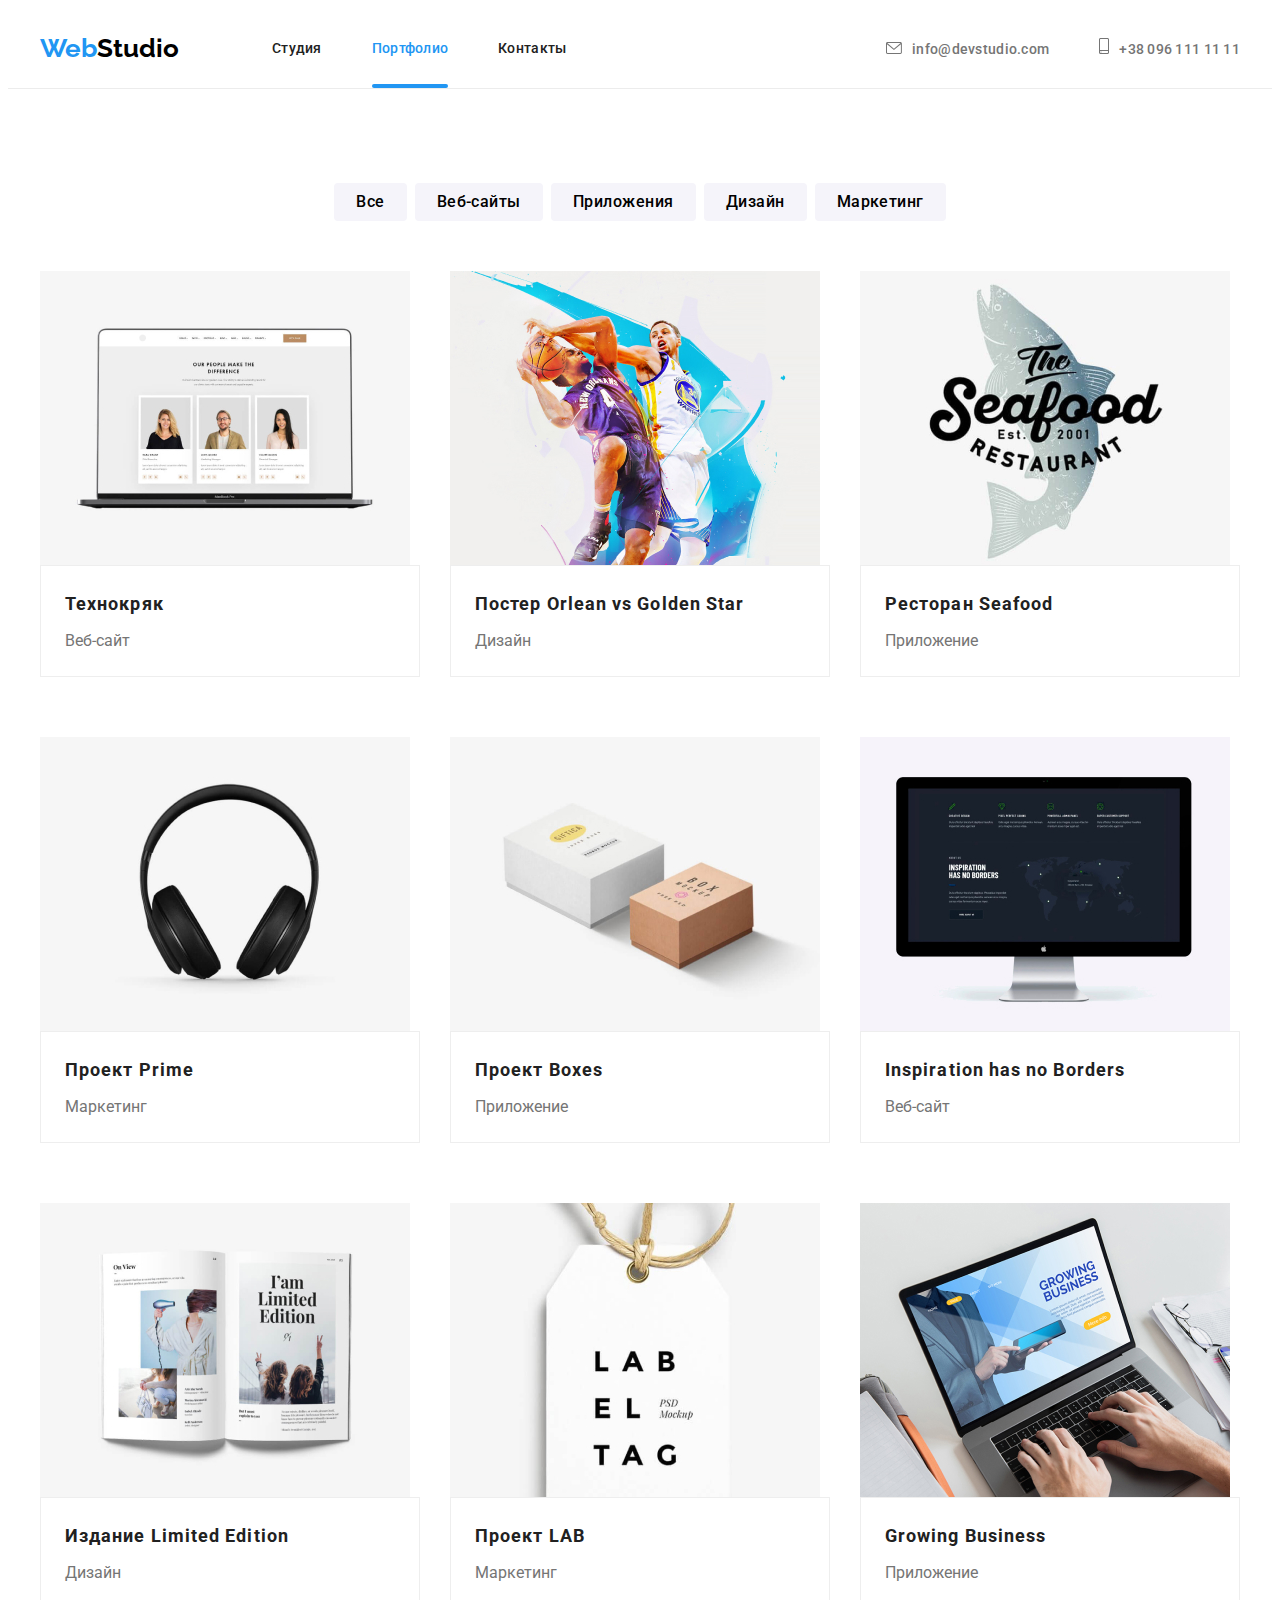
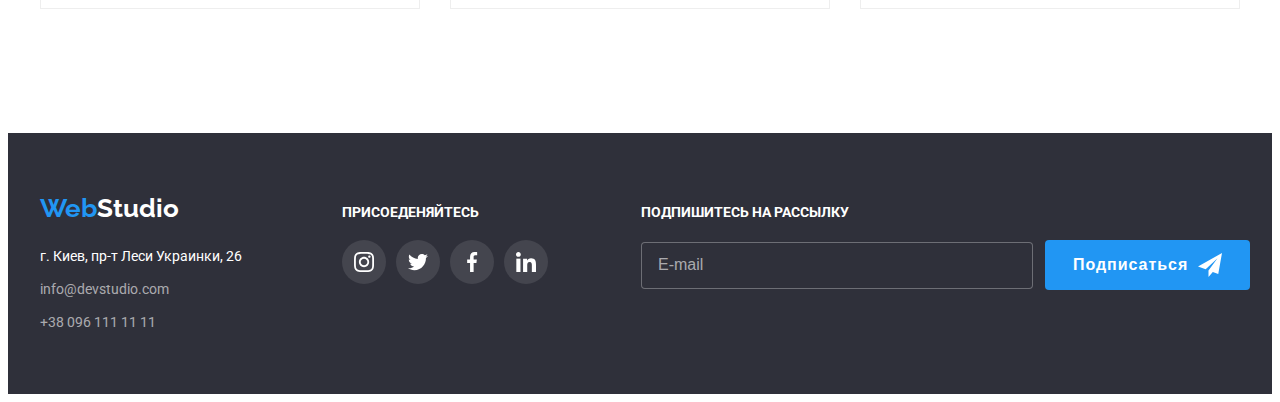
==== commit 01f7d806: "commit9" ====
--- a/portfolio.html
+++ b/portfolio.html
@@ -81,7 +81,7 @@
       <div class="mobile-menu" data-menu>
         <div class="container mobile-menu__container">
           <button class="mobile-menu__btn" data-menu-close>
-            <svg class="mobile-menu__icon-close" width="40" height="40">
+            <svg class="mobile-menu__icon-close" width="19" height="19">
               <use href="./img/sprite.svg#icon-close-modal"></use>
             </svg>
           </button>
--- a/css/main.min.css
+++ b/css/main.min.css
@@ -1 +1 @@
-:root{--primary-text-color: #212121;--secondary-text-color: #757575;--accent-color: #2196f3;--address-text-color: rgba(255, 255, 255, 0.6);--main-color: #ffffff;--secondary-color: #000000;--secondary-bg-color: #f5f4fa;--accent-background-color: #2f303a;--icon-color-light: #afb1b8}.visually-hidden{position:absolute;white-space:nowrap;width:1px;height:1px;overflow:hidden;border:0;padding:0;clip:rect(0 0 0 0);clip-path:inset(50%);margin:-1px}.form-checkbox,.modal-close-buttom{display:flex;justify-content:center;align-items:center}h1,h2,h3,h4,h5,p{margin-top:0;margin-bottom:0}ul,ol{margin-top:0;margin-bottom:0;padding-left:0}img{display:block;max-width:100%;height:auto}body{color:var(--primary-text-color);font-family:Roboto,sans-serif}button{cursor:pointer}.section{padding-top:60px;padding-bottom:60px}.section__title{font-size:28px;font-weight:700;line-height:1.1785714286;text-align:center;color:var(--primary-text-color);margin-bottom:30px}@media screen and (min-width: 1200px){.section{padding-top:94px;padding-bottom:94px}.section__title{font-size:36px;font-weight:700;line-height:1.1666666667;margin-bottom:50px}}.title{margin-bottom:50px}.list{list-style:none;margin:0;padding:0}.link{text-decoration:none}.container{width:100%;padding-left:15px;padding-right:15px}@media screen and (min-width: 480px){.container{width:480px;margin-left:auto;margin-right:auto}}@media screen and (min-width: 768px){.container{width:768px}}@media screen and (min-width: 1200px){.container{width:1200px}}@media screen and (max-width: 767px){.nav__menu,.contacts{display:none}.mobile-menu-open{background-color:rgba(0,0,0,0);border:none;padding:0;line-height:0}}.header{border-bottom:1px solid #ececec}.header__container{display:flex;justify-content:space-between;align-items:center;padding-top:10px;padding-bottom:10px}@media screen and (min-width: 768px){.mobile-menu-open{display:none}.header__container{padding-bottom:0;padding-top:0}.nav,.nav__menu{display:flex;align-items:center}.nav__item:not(:last-child){margin-right:50px}.nav__link{position:relative;font-size:14px;font-weight:500;line-height:1.1428571429;letter-spacing:.02em;color:var(--primary-text-color);display:block;transition:color 250ms cubic-bezier(0.4, 0, 0.2, 1)}.nav__link:hover,.nav__link:focus{color:var(--accent-color)}.nav .nav__link.current{color:var(--accent-color)}.nav__link.current::after{position:absolute;bottom:0;content:"";width:100%;height:4px;display:block;background-color:var(--accent-color);border-radius:2px}.nav__link--clickableArea{padding-top:32px;padding-bottom:32px}.contacts__link{font-size:14px;font-weight:500;line-height:1.1428571429;letter-spacing:.02em;color:var(--secondary-text-color);transition:color 250ms cubic-bezier(0.4, 0, 0.2, 1)}.contacts__link:hover,.contacts__link:focus{color:var(--accent-color)}.envelope,.phone{margin-right:8px;fill:currentColor}}@media screen and (max-width: 1199px){.envelope{width:14px;height:10px}.phone{width:10px;height:14px}.contacts__item:not(:last-child){margin-bottom:10px}}@media screen and (min-width: 1200px){.contacts{display:flex;align-items:center}.contacts__item:not(:last-child){margin-right:50px}.contacts__link--clickableArea{padding-top:32px;padding-bottom:32px}.envelope,.phone{margin-right:10px}.contacts__link{font-size:14px;font-weight:500;line-height:1.1428571429;margin-left:auto}}.logo{font-family:"Raleway",sans-serif;font-size:24px;font-weight:700;line-height:1.1666666667;color:var(--accent-color)}.logo__second{color:var(--secondary-color)}@media screen and (min-width: 768px){.logo{margin-right:87px}}@media screen and (min-width: 1200px){.logo{font-size:26px;font-weight:700;line-height:1.1738461538;margin-right:93px}}.hero{background-color:#c4c4c4;padding:118px 0;background-image:linear-gradient(rgba(47, 48, 58, 0.4), rgba(47, 48, 58, 0.4)),url(../../img/heromob.jpg);background-size:cover}.hero-title{max-width:360px;margin:0 auto;font-size:26px;font-weight:900;line-height:1.6153846154;text-align:center;letter-spacing:.06em;text-transform:uppercase;color:var(--main-color);margin-bottom:30px}@media screen and (min-device-pixel-ratio: 2)and (max-width: 767px),screen and (min-resolution: 192dpi)and (max-width: 767px),screen and (min-resolution: 2dppx)and (max-width: 767px){.hero{background-image:url(../../img/heromob@2x.jpg)}}@media screen and (min-width: 768px){.hero{background-image:url(../../img/tablet/header-tablet.jpg)}}@media screen and (min-device-pixel-ratio: 2)and (min-width: 768px),screen and (min-resolution: 192dpi)and (min-width: 768px),screen and (min-resolution: 2dppx)and (min-width: 768px){.hero{background-image:url(../../img/tablet/header-tablet@2x.jpg)}}@media screen and (min-width: 1200px){.hero{background-image:url("../../img/hero.jpg")}.hero{padding:200px 0}.hero-title{max-width:650px;font-size:44px;font-weight:900;line-height:1.3636363636}}@media screen and (min-device-pixel-ratio: 2)and (min-width: 1200px),screen and (min-resolution: 192dpi)and (min-width: 1200px),screen and (min-resolution: 2dppx)and (min-width: 1200px){.hero{background-image:url("../../img/dekstop/hero@2x.jpg")}}.features__icons{display:flex;justify-content:center;align-items:center;width:100%;height:120px;background-color:#f5f4fa;margin-bottom:30px;border-radius:4px}.features__subtitle{font-size:14px;font-weight:700;line-height:1.1428571429;text-transform:uppercase;text-align:center;color:var(--primary-text-color);margin-bottom:10px}.features__descr{font-size:14px;font-weight:400;line-height:1.7142857143;color:var(--secondary-text-color)}@media screen and (max-width: 767px){.features__item:not(:last-child){margin-bottom:30px}}@media screen and (min-width: 768px){.features__icons{width:354px;height:120px}.features{display:flex;flex-wrap:wrap;gap:30px}.features__subtitle{text-align:start}.features__item{display:block}.features__descr{max-width:354px}}@media screen and (min-width: 1200px){.features{justify-content:center;align-items:center;flex-wrap:nowrap}.features__subtitle{font-size:14px;font-weight:700;line-height:1.1428571429}.features__icons{width:270px;height:120px}.features__item{min-height:270px}}@media screen and (max-width: 1200px){.section-solution{display:none}}.section-info{padding-top:0}.solution{display:flex;align-items:center}.solution__item{display:block;position:relative}.solution__item:not(:last-child){margin-right:30px}.solution__title{font-size:14px;font-weight:700;line-height:1.1428571429;text-align:center;text-transform:uppercase;color:var(--main-color)}.solution__title-wrapper{position:absolute;background-color:rgba(47,48,58,.8);padding-top:27px;padding-bottom:27px;bottom:0;width:100%}.team{background-color:var(--secondary-bg-color)}.team__card{padding-top:30px;padding-bottom:24px;text-align:center;background-color:var(--main-color);border-bottom-right-radius:4px;border-bottom-left-radius:4px;box-shadow:0 2px 1px rgba(0,0,0,.2),0 1px 1px rgba(0,0,0,.14),0 1px 3px rgba(0,0,0,.12)}.team__members{font-size:16px;font-weight:500;line-height:1.1875;color:var(--primary-text-color);margin-bottom:10px}.team__position{font-size:16px;font-weight:400;line-height:1.1875;color:var(--secondary-text-color);margin-bottom:16px}@media screen and (max-width: 767px){.team__item:not(:last-child){margin-bottom:30px}}@media screen and (min-width: 768px){.team__list{display:flex;align-items:center;justify-content:center;gap:30px;flex-wrap:wrap}}@media screen and (min-width: 1200px){.team__list{flex-wrap:nowrap}.team__card{padding-bottom:30px}}.networks{display:flex;align-items:center;justify-content:center;gap:10px}.networks__link{display:flex;width:44px;height:44px;justify-content:center;align-items:center;background-color:#fff;border-radius:50%;transition:fill 250ms cubic-bezier(0.4, 0, 0.2, 1),background-color 250ms cubic-bezier(0.4, 0, 0.2, 1)}.networks__link:hover,.networks__link:focus{background-color:var(--accent-color)}.networks__icon{fill:#afb1b8;transition:fill 250ms cubic-bezier(0.4, 0, 0.2, 1)}.networks__link:hover .networks__icon,.networks__link:focus .networks__icon{fill:#fff}.clients{display:flex;flex-wrap:wrap;gap:30px}.clients__item{width:210px;height:92px;display:flex;justify-content:center;align-items:center;border:1px solid #afb1b8;border-radius:4px;transition:fill 250ms cubic-bezier(0.4, 0, 0.2, 1)}.clients__item:hover,.clients__item:focus{border:1px solid var(--accent-color)}.clients__icon{width:106px;height:60px;fill:#afb1b8;transition:color 250ms cubic-bezier(0.4, 0, 0.2, 1)}.clients__item:hover .clients__icon,.clients__item:focus .clients__icon{fill:var(--accent-color)}@media screen and (min-width: 768px){.clients__item{width:226px}}@media screen and (min-width: 1200px){.clients{flex-wrap:nowrap}.clients__item{width:170px}}.clients__link{display:block}.footer{background-color:var(--accent-background-color)}.logo--inFooter{margin-bottom:20px;display:block;text-align:center}.logo__second--colorOnDark{color:var(--main-color)}.address{font-size:14px;font-weight:400;line-height:1.7142857143;font-style:normal;text-align:center;margin-bottom:60px}.address__item:not(:last-child){margin-bottom:8px}.address__link{color:var(--main-color);transition:fill 250ms cubic-bezier(0.4, 0, 0.2, 1)}.address__link:hover,.address__link:focus{color:var(--accent-color)}.address__link--color{color:rgba(255,255,255,.6);transition:color fill 250ms cubic-bezier(0.4, 0, 0.2, 1)}.footer__subtitle{font-size:14px;font-weight:700;line-height:1.1428571429;text-transform:uppercase;color:var(--main-color);text-align:center;margin-bottom:20px}.networks__link--bg{background-color:rgba(255,255,255,.1)}.networks__icon--color{fill:#fff}.networks__link:hover,.networks__link:focus{background-color:var(--accent-color)}.footer__networksWrapper{margin-bottom:60px}.subscription__offer{font-size:14px;font-weight:700;line-height:1.1428571429;text-align:center;text-transform:uppercase;color:var(--main-color);margin-bottom:20px}.subscribeForm__input{display:block;width:100%;border-radius:4px;border:1px solid rgba(255,255,255,.3);background-color:var(--accent-background-color);padding:15px 16px;margin-bottom:20px;color:var(--main-color)}.subscribeForm__input::placeholder{font-size:16px;font-weight:400;line-height:1.25;color:rgba(255,255,255,.6)}.subscribeForm__input:focus{outline:none;border-color:var(--accent-color)}.subscribeForm__btn{display:flex;font-size:16px;font-weight:700;line-height:1.875;letter-spacing:.06em;color:var(--main-color);background-color:var(--accent-color);padding:10px 28px 10px 31px;border:none;border-radius:4px;align-items:center;margin-left:auto;margin-right:auto;transition:background-color 250ms cubic-bezier(0.4, 0, 0.2, 1)}.subscribeForm__btn:hover,.subscribeForm__btn:focus{background-color:#188ce8}.subscribeForm__icon{margin-left:12px}@media screen and (min-width: 768px){.container--add{display:flex;align-items:baseline;flex-wrap:wrap}.addressWrapper{margin-right:165px;margin-left:60px}.subscribeForm__input{width:450px}.subscription{margin-left:150px}}@media screen and (min-width: 1200px){.footer{padding-top:60px;padding-bottom:60px}.address{margin-bottom:0;text-align:start}.address__item:not(:last-child){margin-bottom:9px}.footer__subtitle{text-align:start}.container--add{flex-wrap:nowrap}.addressWrapper{display:block;margin-right:70px;margin-left:0}.addressWrapper:last-child{margin-right:0}.footer__networksWrapper{margin-right:93px;margin-bottom:0}.subscription{margin-left:0}.subscription__offer{display:block;font-size:14px;font-weight:700;line-height:1.1428571429;text-align:start}.subscribeForm{display:flex;justify-content:center;align-items:center}.subscribeForm__input{width:358px;margin-right:12px;margin-bottom:0}.subscribeForm__btn{padding:10px 28px}.subscribeForm__icon{margin-left:10px}}.filter-List{display:flex;row-gap:15px;column-gap:8px;flex-wrap:wrap;margin-bottom:40px}.filter-List__btn{padding:6px 22px;color:var(--secondary-color);background-color:var(--secondary-bg-color);font-family:inherit;border:none;cursor:pointer;font-size:16px;font-weight:500;line-height:1.625;letter-spacing:.03em;border-radius:4px;transition:background-color 250ms cubic-bezier(0.4, 0, 0.2, 1)}.filter-List__btn:hover,.filter-List__btn:focus{color:var(--main-color);background-color:var(--accent-color);box-shadow:0px 4px 4px rgba(0,0,0,.25)}.filter-List__btn:hover,.filter-List__btn:focus{color:var(--main-color);background-color:var(--accent-color)}@media screen and (min-width: 768px){.filter-List{justify-content:center;margin-bottom:30px}}.project-List__title{font-size:18px;font-weight:700;line-height:2;letter-spacing:.06em;color:var(--primary-text-color);margin-bottom:4px}.project-List__description{font-size:16px;font-weight:400;line-height:1.875;color:var(--secondary-text-color)}.project-List__imgWrapper{position:relative;overflow:hidden}.project-List__overlay{position:absolute;font-size:18px;font-weight:400;line-height:1.5555555556;min-height:100%;color:var(--main-color);background-color:rgba(33,150,243,.9);width:100%;top:0;padding:77px 24px;overflow:auto;transform:translate(0, 101%);transition:transform 250ms cubic-bezier(0.4, 0, 0.2, 1)}.project-List__link:hover .project-List__overlay,.project-List__link:focus .project-List__overlay{transform:translate(0, 0)}.project-List__item:not(:last-child){margin-bottom:30px}.project-List__link{display:block;transition:box-shadow 250ms cubic-bezier(0.4, 0, 0.2, 1)}.project-List__link:hover,.project-List__link:focus{box-shadow:1px 4px 6px 0 rgba(0,0,0,.16),0 4px 4px 0 rgba(0,0,0,.06)}.project-List__card{padding:20px 24px;border:1px solid #eee}.imgSize{min-width:450px}@media screen and (min-width: 768px){.project-List{display:flex;flex-wrap:wrap;gap:30px}.imgSize{min-width:354px}}@media screen and (min-width: 1200px){.project-List__item{flex-basis:calc((100% - 60px)/3)}.project-List__overlay{padding:63px 24px}.imgSize{min-width:370px}}.backdrop{position:fixed;top:0;left:0;width:100%;height:100%;background:rgba(0,0,0,.2);z-index:100;opacity:1;transition:opacity 250ms cubic-bezier(0.4, 0, 0.2, 1),visibility 250ms cubic-bezier(0.4, 0, 0.2, 1)}.backdrop.is-hidden{opacity:0;visibility:hidden;pointer-events:none}.hero-button{display:block;margin-left:auto;margin-right:auto;min-width:200px;min-height:50px;padding:10px 32px;border-radius:4px;color:var(--main-color);font-family:inherit;background-color:var(--accent-color);border:none;cursor:pointer;font-size:16px;font-weight:700;line-height:1.875;letter-spacing:.06em;transition:color 500ms cubic-bezier(0.4, 0, 0.2, 1)}.subscribe__btn{width:200px;height:50px;padding:10px 28px;font-family:"Roboto";font-style:normal;font-weight:700;line-height:1,88;display:flex;align-items:center;text-align:center;letter-spacing:.06em;color:var(--main-color);background-color:var(--accent-color);border:none;border-radius:4px;transition:border-color 250ms cubic-bezier(0.4, 0, 0.2, 1)}.modal{position:absolute;width:450px;height:609px;top:50%;left:50%;transform:translate(-50%, -50%) scale(1);background-color:var(--main-color);opacity:1;transition:transform 250ms cubic-bezier(0.4, 0, 0.2, 1),opacity 250ms cubic-bezier(0.4, 0, 0.2, 1);padding:40px}.modal-title{display:block;width:auto;margin-bottom:12px;font-family:"Roboto";font-style:normal;font-size:20px;font-weight:700;line-height:1.15;text-align:center;letter-spacing:.03em}.modal-close-buttom{position:absolute;top:8px;right:8px;width:30px;height:30px;border-radius:50%;background-color:rgba(0,0,0,0);border:1px solid rgba(0,0,0,.1);padding:0;transition:border-color 250ms cubic-bezier(0.4, 0, 0.2, 1)}.modal-close-buttom:hover,.modal-close-buttom:focus{border-color:var(--accent-color)}.modal-close-button-icon{transition:fill 250ms cubic-bezier(0.4, 0, 0.2, 1)}.modal-close-buttom:hover .modal-close-button-icon,.modal-close-buttom:focus .modal-close-button-icon{fill:var(--accent-color)}.form-field{display:block;position:relative;margin-bottom:8px}.form-lable{margin-bottom:4px;display:block;font-size:12px;line-height:1.17;letter-spacing:.01em;color:var(--secondary-text-coor)}.form-input{display:block;width:370px;height:40px;padding:0;padding-left:42px;outline:none;border-radius:4px;border:1px solid rgba(33,33,33,.2);transition:border 250ms cubic-bezier(0.4, 0, 0.2, 1)}.form-input:hover,.form-input:focus{border:1px solid var(--accent-color)}textarea{padding:12px 16px;font-family:inherit;font-size:inherit;resize:none;width:370px;height:120px;outline:none;border-radius:4px;border:1px solid rgba(33,33,33,.2);transition:border 250ms cubic-bezier(0.4, 0, 0.2, 1)}textarea:hover,textarea:focus{border:1px solid var(--accent-color)}textarea::placeholder{font-size:14px;line-height:1.17;letter-spacing:.01em;color:rgba(117,117,117,.5)}.form-icon{display:inline-block;position:absolute;margin:11px 12px;top:18px;transition:fill 250ms cubic-bezier(0.4, 0, 0.2, 1)}.form-input:focus+.form-icon,.form-input:hover+.form-icon{fill:var(--accent-color)}.form-checkbox{margin-top:20px;margin-bottom:30px}.checkbox{width:1px;height:1px;overflow:hidden;border:0;padding:0}.checkbox-icon{border:2px solid var(--primary-text-color);border-radius:2px;margin-right:7px}.checkbox:checked+.checkbox-icon{background-color:var(--accent-color);background-origin:border-box;border:none}.checkbox:focus+.checkbox-icon{outline:2px solid rgba(0,0,255,.5)}.policy-dsc{margin-right:5px;font-size:12px;font-weight:400;line-height:2;letter-spacing:.03em;color:var(--secondary-text-color)}.link-policy{font-size:12px;line-height:24px;letter-spacing:.03em;color:var(--accent-color)}.form-btn{display:block;margin:auto;background-color:var(--accent-color);border:none;cursor:pointer;border-radius:4px;width:200px;height:50px;font-size:16px;font-weight:700;line-height:1.875;letter-spacing:.06em;color:var(--main-color);box-shadow:0px 4px 4px rgba(0,0,0,.15)}@media screen and (min-width: 1200px){.form-btn{padding:10px 32px}}@media screen and (max-width: 768px){.mobile-menu{z-index:100;position:fixed;width:100%;height:100%;max-height:796px;top:0;left:0;background-color:var(--main-color);opacity:0;visibility:hidden;pointer-events:none;transition:500ms linear,visibility 500ms linear;box-shadow:0px 4px 8px rgba(0,0,0,.04),0px 2px 4px rgba(0,0,0,.08),0px 1px 3px rgba(0,0,0,.16)}.mobile-menu.is-open{opacity:1;visibility:visible;pointer-events:auto}.mobile-menu__btn{position:absolute;background-color:rgba(0,0,0,0);top:10px;right:15px;border:none;padding:0;line-height:0}.mobile-menu__container{position:relative;padding-left:25px;padding-top:48px;padding-bottom:48px;display:flex;flex-direction:column;justify-content:space-between;height:100%}}@media screen and (min-width: 768px){.mobile-menu{display:none}}.mobile-nav__link{font-size:40px;font-weight:500;line-height:1.175;letter-spacing:.02em;color:var(--primary-text-color);display:block}.mobile-menu__wrapper{display:block}.mobile-menu__btn:hover .mobile-menu__icon-close{color:var(--accent-color)}.mobile-nav__link.current{color:var(--accent-color)}.mobile-nav__item:not(:last-child){margin-bottom:32px}.mobile-menu__contacts{margin-bottom:64px}.mobile-menu__tel{font-size:34px;font-weight:500;line-height:1.1764705882;letter-spacing:.02em;color:var(--accent-color);display:block;margin-bottom:32px}.mobile-menu__email{font-size:24px;font-weight:500;line-height:1.1666666667;letter-spacing:.02em;color:var(--secondary-text-color)}.mobile-menu-networks{display:flex;flex-wrap:wrap}.mobile-menu-networks__link{font-size:18px;font-weight:500;line-height:1.2222222222;letter-spacing:.02em;color:var(--accent-color);display:block}.mobile-menu-networks__item{display:flex;align-items:center}.mobile-menu-networks__item:not(:last-child):after{content:"";display:inline-block;height:22px;background-color:rgba(33,33,33,.2);border:1px solid rgba(33,33,33,.2);width:0px;margin-right:10px;margin-left:10px}/*# sourceMappingURL=main.min.css.map */+:root{--primary-text-color: #212121;--secondary-text-color: #757575;--accent-color: #2196f3;--address-text-color: rgba(255, 255, 255, 0.6);--main-color: #ffffff;--secondary-color: #000000;--secondary-bg-color: #f5f4fa;--accent-background-color: #2f303a;--icon-color-light: #afb1b8}.visually-hidden{position:absolute;white-space:nowrap;width:1px;height:1px;overflow:hidden;border:0;padding:0;clip:rect(0 0 0 0);clip-path:inset(50%);margin:-1px}.form-checkbox,.modal-close-buttom{display:flex;justify-content:center;align-items:center}h1,h2,h3,h4,h5,p{margin-top:0;margin-bottom:0}ul,ol{margin-top:0;margin-bottom:0;padding-left:0}img{display:block;max-width:100%;height:auto}body{color:var(--primary-text-color);font-family:Roboto,sans-serif}button{cursor:pointer}.section{padding-top:60px;padding-bottom:60px}.section__title{font-size:28px;font-weight:700;line-height:1.1785714286;text-align:center;color:var(--primary-text-color);margin-bottom:30px}@media screen and (min-width: 1200px){.section{padding-top:94px;padding-bottom:94px}.section__title{font-size:36px;font-weight:700;line-height:1.1666666667;margin-bottom:50px}}.title{margin-bottom:50px}.list{list-style:none;margin:0;padding:0}.link{text-decoration:none}.container{width:100%;padding-left:15px;padding-right:15px}@media screen and (min-width: 480px){.container{width:480px;margin-left:auto;margin-right:auto}}@media screen and (min-width: 768px){.container{width:768px}}@media screen and (min-width: 1200px){.container{width:1200px}}@media screen and (max-width: 767px){.nav__menu,.contacts{display:none}.mobile-menu-open{background-color:rgba(0,0,0,0);border:none;padding:0;line-height:0}}.header{border-bottom:1px solid #ececec}.header__container{display:flex;justify-content:space-between;align-items:center;padding-top:10px;padding-bottom:10px}@media screen and (min-width: 768px){.mobile-menu-open{display:none}.header__container{padding-bottom:0;padding-top:0}.nav,.nav__menu{display:flex;align-items:center}.nav__item:not(:last-child){margin-right:50px}.nav__link{position:relative;font-size:14px;font-weight:500;line-height:1.1428571429;letter-spacing:.02em;color:var(--primary-text-color);display:block;transition:color 250ms cubic-bezier(0.4, 0, 0.2, 1)}.nav__link:hover,.nav__link:focus{color:var(--accent-color)}.nav .nav__link.current{color:var(--accent-color)}.nav__link.current::after{position:absolute;bottom:0;content:"";width:100%;height:4px;display:block;background-color:var(--accent-color);border-radius:2px}.nav__link--clickableArea{padding-top:32px;padding-bottom:32px}.contacts__link{font-size:12px;font-weight:500;line-height:1.1666666667;letter-spacing:.02em;color:var(--secondary-text-color);transition:color 250ms cubic-bezier(0.4, 0, 0.2, 1)}.contacts__link:hover,.contacts__link:focus{color:var(--accent-color)}.envelope,.phone{margin-right:8px;fill:currentColor}}@media screen and (max-width: 1199px){.envelope{width:14px;height:10px}.phone{width:10px;height:14px}.contacts__item:not(:last-child){margin-bottom:10px}}@media screen and (min-width: 1200px){.contacts{display:flex;align-items:center}.contacts__item:not(:last-child){margin-right:50px}.contacts__link--clickableArea{padding-top:32px;padding-bottom:32px}.envelope,.phone{margin-right:10px}.contacts__link{font-size:14px;font-weight:500;line-height:1.1428571429;margin-left:auto}}.logo{font-family:"Raleway",sans-serif;font-size:24px;font-weight:700;line-height:1.1666666667;color:var(--accent-color)}.logo__second{color:var(--secondary-color)}@media screen and (min-width: 768px){.logo{margin-right:87px}}@media screen and (min-width: 1200px){.logo{font-size:26px;font-weight:700;line-height:1.1738461538;margin-right:93px}}.hero{background-color:#c4c4c4;padding:118px 0;background-image:linear-gradient(rgba(47, 48, 58, 0.4), rgba(47, 48, 58, 0.4)),url(../img/heromob.jpg);background-size:cover}.hero-title{max-width:360px;margin:0 auto;font-size:26px;font-weight:900;line-height:1.6153846154;text-align:center;letter-spacing:.06em;text-transform:uppercase;color:var(--main-color);margin-bottom:30px}@media screen and (min-device-pixel-ratio: 2)and (max-width: 767px),screen and (min-resolution: 192dpi)and (max-width: 767px),screen and (min-resolution: 2dppx)and (max-width: 767px){.hero{background-image:url(../img/heromob@2x.jpg)}}@media screen and (min-width: 768px){.hero{background-image:url(../img/tablet/header-tablet.jpg)}}@media screen and (min-device-pixel-ratio: 2)and (min-width: 768px),screen and (min-resolution: 192dpi)and (min-width: 768px),screen and (min-resolution: 2dppx)and (min-width: 768px){.hero{background-image:url(../img/tablet/header-tablet@2x.jpg)}}@media screen and (min-width: 1200px){.hero{background-image:url("../img/hero.jpg")}.hero{padding:200px 0}.hero-title{max-width:650px;font-size:44px;font-weight:900;line-height:1.3636363636}}@media screen and (min-device-pixel-ratio: 2)and (min-width: 1200px),screen and (min-resolution: 192dpi)and (min-width: 1200px),screen and (min-resolution: 2dppx)and (min-width: 1200px){.hero{background-image:url("../img/dekstop/hero@2x.jpg")}}.features__icons{display:flex;justify-content:center;align-items:center;width:100%;height:120px;background-color:#f5f4fa;margin-bottom:30px;border-radius:4px}.features__subtitle{font-size:14px;font-weight:700;line-height:1.1428571429;text-transform:uppercase;text-align:center;color:var(--primary-text-color);margin-bottom:10px}.features__descr{font-size:14px;font-weight:400;line-height:1.7142857143;color:var(--secondary-text-color)}@media screen and (max-width: 767px){.features__item:not(:last-child){margin-bottom:30px}}@media screen and (min-width: 768px){.features__icons{width:354px;height:120px}.features{display:flex;flex-wrap:wrap;gap:30px}.features__subtitle{text-align:start}.features__item{display:block}.features__descr{max-width:354px}}@media screen and (min-width: 1200px){.features{justify-content:center;align-items:center;flex-wrap:nowrap}.features__subtitle{font-size:14px;font-weight:700;line-height:1.1428571429}.features__icons{width:270px;height:120px}.features__item{min-height:270px}}@media screen and (max-width: 1200px){.section-solution{display:none}}.section-info{padding-top:0}.solution{display:flex;align-items:center}.solution__item{display:block;position:relative}.solution__item:not(:last-child){margin-right:30px}.solution__title{font-size:14px;font-weight:700;line-height:1.1428571429;text-align:center;text-transform:uppercase;color:var(--main-color)}.solution__title-wrapper{position:absolute;background-color:rgba(47,48,58,.8);padding-top:27px;padding-bottom:27px;bottom:0;width:100%}.team{background-color:var(--secondary-bg-color)}.team__card{padding-top:30px;padding-bottom:24px;text-align:center;background-color:var(--main-color);border-bottom-right-radius:4px;border-bottom-left-radius:4px;box-shadow:0 2px 1px rgba(0,0,0,.2),0 1px 1px rgba(0,0,0,.14),0 1px 3px rgba(0,0,0,.12)}.team__members{font-size:16px;font-weight:500;line-height:1.1875;color:var(--primary-text-color);margin-bottom:10px}.team__position{font-size:16px;font-weight:400;line-height:1.1875;color:var(--secondary-text-color);margin-bottom:16px}@media screen and (max-width: 767px){.team__item:not(:last-child){margin-bottom:30px}}@media screen and (min-width: 768px){.team__list{display:flex;align-items:center;justify-content:center;gap:30px;flex-wrap:wrap}}@media screen and (min-width: 1200px){.team__list{flex-wrap:nowrap}.team__card{padding-bottom:30px}}.networks{display:flex;align-items:center;justify-content:center;gap:10px}.networks__link{display:flex;width:44px;height:44px;justify-content:center;align-items:center;background-color:#fff;border-radius:50%;transition:fill 250ms cubic-bezier(0.4, 0, 0.2, 1),background-color 250ms cubic-bezier(0.4, 0, 0.2, 1)}.networks__link:hover,.networks__link:focus{background-color:var(--accent-color)}.networks__icon{fill:#afb1b8;transition:fill 250ms cubic-bezier(0.4, 0, 0.2, 1)}.networks__link:hover .networks__icon,.networks__link:focus .networks__icon{fill:#fff}.clients{display:flex;flex-wrap:wrap;gap:30px}.clients__item{width:210px;height:92px;display:flex;justify-content:center;align-items:center;border:1px solid #afb1b8;border-radius:4px;transition:fill 250ms cubic-bezier(0.4, 0, 0.2, 1)}.clients__item:hover,.clients__item:focus{border:1px solid var(--accent-color)}.clients__icon{width:106px;height:60px;fill:#afb1b8;transition:color 250ms cubic-bezier(0.4, 0, 0.2, 1)}.clients__item:hover .clients__icon,.clients__item:focus .clients__icon{fill:var(--accent-color)}@media screen and (max-width: 768px){.clients{display:flex;justify-content:center;align-items:center}}@media screen and (min-width: 768px){.clients__item{width:226px}}@media screen and (min-width: 1200px){.clients{flex-wrap:nowrap}.clients__item{width:170px}}.clients__link{display:block}.footer{background-color:var(--accent-background-color)}.logo--inFooter{margin-bottom:20px;display:block;text-align:center}.logo__second--colorOnDark{color:var(--main-color)}.address{font-size:14px;font-weight:400;line-height:1.7142857143;font-style:normal;text-align:center;margin-bottom:60px}.address__item:not(:last-child){margin-bottom:8px}.address__link{color:var(--main-color);transition:fill 250ms cubic-bezier(0.4, 0, 0.2, 1)}.address__link:hover,.address__link:focus{color:var(--accent-color)}.address__link--color{color:rgba(255,255,255,.6);transition:color fill 250ms cubic-bezier(0.4, 0, 0.2, 1)}.footer__subtitle{font-size:14px;font-weight:700;line-height:1.1428571429;text-transform:uppercase;color:var(--main-color);text-align:center;margin-bottom:20px}.networks__link--bg{background-color:rgba(255,255,255,.1)}.networks__icon--color{fill:#fff}.networks__link:hover,.networks__link:focus{background-color:var(--accent-color)}.footer__networksWrapper{margin-bottom:60px}.subscription__offer{font-size:14px;font-weight:700;line-height:1.1428571429;text-align:center;text-transform:uppercase;color:var(--main-color);margin-bottom:20px}.subscribeForm__input{display:block;width:100%;border-radius:4px;border:1px solid rgba(255,255,255,.3);background-color:var(--accent-background-color);padding:15px 16px;margin-bottom:20px;color:var(--main-color)}.subscribeForm__input::placeholder{font-size:16px;font-weight:400;line-height:1.25;color:rgba(255,255,255,.6)}.subscribeForm__input:focus{outline:none;border-color:var(--accent-color)}.subscribeForm__btn{display:flex;font-size:16px;font-weight:700;line-height:1.875;letter-spacing:.06em;color:var(--main-color);background-color:var(--accent-color);padding:10px 28px 10px 31px;border:none;border-radius:4px;align-items:center;margin-left:auto;margin-right:auto;transition:background-color 250ms cubic-bezier(0.4, 0, 0.2, 1)}.subscribeForm__btn:hover,.subscribeForm__btn:focus{background-color:#188ce8}.subscribeForm__icon{margin-left:12px}@media screen and (min-width: 768px){.container--add{display:flex;align-items:baseline;flex-wrap:wrap}.addressWrapper{margin-right:165px}.subscribeForm__input{width:450px}.subscription{margin-left:150px}}@media screen and (min-width: 1200px){.footer{padding-top:60px;padding-bottom:60px}.address{margin-bottom:0;text-align:start}.address__item:not(:last-child){margin-bottom:9px}.footer__subtitle{text-align:start}.container--add{flex-wrap:nowrap}.addressWrapper{display:block;margin-right:70px;margin-left:0}.addressWrapper:last-child{margin-right:0}.footer__networksWrapper{margin-right:93px;margin-bottom:0}.subscription{margin-left:0}.subscription__offer{display:block;font-size:14px;font-weight:700;line-height:1.1428571429;text-align:start}.subscribeForm{display:flex;justify-content:center;align-items:center}.subscribeForm__input{width:358px;margin-right:12px;margin-bottom:0}.subscribeForm__btn{padding:10px 28px}.subscribeForm__icon{margin-left:10px}}@media screen and (min-width: 768px)and (max-width: 1199px){.logo--inFooter{margin-left:87px}}.filter-List{display:flex;row-gap:15px;column-gap:8px;flex-wrap:wrap;margin-bottom:40px}.filter-List__btn{padding:6px 22px;color:var(--secondary-color);background-color:var(--secondary-bg-color);font-family:inherit;border:none;cursor:pointer;font-size:16px;font-weight:500;line-height:1.625;letter-spacing:.03em;border-radius:4px;transition:background-color 250ms cubic-bezier(0.4, 0, 0.2, 1)}.filter-List__btn:hover,.filter-List__btn:focus{color:var(--main-color);background-color:var(--accent-color);box-shadow:0px 4px 4px rgba(0,0,0,.25)}.filter-List__btn:hover,.filter-List__btn:focus{color:var(--main-color);background-color:var(--accent-color)}@media screen and (min-width: 768px){.filter-List{justify-content:center;margin-bottom:50px}}.project-List__title{font-size:18px;font-weight:700;line-height:2;letter-spacing:.06em;color:var(--primary-text-color);margin-bottom:4px}.project-List__description{font-size:16px;font-weight:400;line-height:1.875;color:var(--secondary-text-color)}.project-List__imgWrapper{position:relative;overflow:hidden}.project-List__overlay{position:absolute;font-size:18px;font-weight:400;line-height:1.5555555556;min-height:100%;color:var(--main-color);background-color:rgba(33,150,243,.9);width:100%;top:0;padding:77px 24px;overflow:auto;transform:translate(0, 101%);transition:transform 250ms cubic-bezier(0.4, 0, 0.2, 1)}.project-List__link:hover .project-List__overlay,.project-List__link:focus .project-List__overlay{transform:translate(0, 0)}.project-List__item:not(:last-child){margin-bottom:30px}.project-List__link{display:block;transition:box-shadow 250ms cubic-bezier(0.4, 0, 0.2, 1)}.project-List__link:hover,.project-List__link:focus{box-shadow:1px 4px 6px 0 rgba(0,0,0,.16),0 4px 4px 0 rgba(0,0,0,.06)}.project-List__card{padding:20px 24px;border:1px solid #eee}.imgSize{min-width:450px}@media screen and (min-width: 768px){.project-List{display:flex;flex-wrap:wrap;gap:30px}.imgSize{min-width:354px}}@media screen and (min-width: 1200px){.project-List__item{flex-basis:calc((100% - 60px)/3)}.project-List__overlay{padding:63px 24px}.imgSize{min-width:370px}}.backdrop{position:fixed;top:0;left:0;width:100%;height:100%;background:rgba(0,0,0,.2);z-index:100;opacity:1;transition:opacity 250ms cubic-bezier(0.4, 0, 0.2, 1),visibility 250ms cubic-bezier(0.4, 0, 0.2, 1)}.backdrop.is-hidden{opacity:0;visibility:hidden;pointer-events:none}.hero-button{display:block;margin-left:auto;margin-right:auto;min-width:200px;min-height:50px;padding:10px 32px;border-radius:4px;color:var(--main-color);font-family:inherit;background-color:var(--accent-color);border:none;cursor:pointer;font-size:16px;font-weight:700;line-height:1.875;letter-spacing:.06em;transition:color 500ms cubic-bezier(0.4, 0, 0.2, 1)}.subscribe__btn{width:200px;height:50px;padding:10px 28px;font-family:"Roboto";font-style:normal;font-weight:700;line-height:1,88;display:flex;align-items:center;text-align:center;letter-spacing:.06em;color:var(--main-color);background-color:var(--accent-color);border:none;border-radius:4px;transition:border-color 250ms cubic-bezier(0.4, 0, 0.2, 1)}.modal{position:absolute;width:450px;height:609px;top:50%;left:50%;transform:translate(-50%, -50%) scale(1);background-color:var(--main-color);opacity:1;transition:transform 250ms cubic-bezier(0.4, 0, 0.2, 1),opacity 250ms cubic-bezier(0.4, 0, 0.2, 1);padding:40px}.modal-title{display:block;width:auto;margin-bottom:12px;font-family:"Roboto";font-style:normal;font-size:20px;font-weight:700;line-height:1.15;text-align:center;letter-spacing:.03em}.modal-close-buttom{position:absolute;top:8px;right:8px;width:30px;height:30px;border-radius:50%;background-color:rgba(0,0,0,0);border:1px solid rgba(0,0,0,.1);padding:0;transition:border-color 250ms cubic-bezier(0.4, 0, 0.2, 1)}.modal-close-buttom:hover,.modal-close-buttom:focus{border-color:var(--accent-color)}.modal-close-button-icon{transition:fill 250ms cubic-bezier(0.4, 0, 0.2, 1)}.modal-close-buttom:hover .modal-close-button-icon,.modal-close-buttom:focus .modal-close-button-icon{fill:var(--accent-color)}.form-field{display:block;position:relative;margin-bottom:8px}.form-lable{margin-bottom:4px;display:block;font-size:12px;line-height:1.17;letter-spacing:.01em;color:var(--secondary-text-color)}.form-input{display:block;width:370px;height:40px;padding:0;padding-left:42px;outline:none;border-radius:4px;border:1px solid rgba(33,33,33,.2);transition:border 250ms cubic-bezier(0.4, 0, 0.2, 1)}.form-input:hover,.form-input:focus{border:1px solid var(--accent-color)}textarea{padding:12px 16px;font-family:inherit;font-size:inherit;resize:none;width:370px;height:120px;outline:none;border-radius:4px;border:1px solid rgba(33,33,33,.2);transition:border 250ms cubic-bezier(0.4, 0, 0.2, 1)}textarea:hover,textarea:focus{border:1px solid var(--accent-color)}textarea::placeholder{font-size:14px;line-height:1.17;letter-spacing:.01em;color:rgba(117,117,117,.5)}.form-icon{display:inline-block;position:absolute;margin:11px 12px;top:18px;transition:fill 250ms cubic-bezier(0.4, 0, 0.2, 1)}.form-input:focus+.form-icon,.form-input:hover+.form-icon{fill:var(--accent-color)}.form-checkbox{margin-top:20px;margin-bottom:30px}.checkbox{width:1px;height:1px;overflow:hidden;border:0;padding:0}.checkbox-icon{border:2px solid var(--primary-text-color);border-radius:2px;margin-right:7px}.checkbox:checked+.checkbox-icon{background-color:var(--accent-color);background-origin:border-box;border:none}.checkbox:focus+.checkbox-icon{outline:2px solid rgba(0,0,255,.5)}.policy-dsc{margin-right:5px;font-size:12px;font-weight:400;line-height:2;letter-spacing:.03em;color:var(--secondary-text-color)}.link-policy{font-size:12px;line-height:24px;letter-spacing:.03em;color:var(--accent-color)}.form-btn{display:block;margin:auto;background-color:var(--accent-color);border:none;cursor:pointer;border-radius:4px;width:200px;height:50px;font-size:16px;font-weight:700;line-height:1.875;letter-spacing:.06em;color:var(--main-color);box-shadow:0px 4px 4px rgba(0,0,0,.15)}@media screen and (min-width: 1200px){.form-btn{padding:10px 32px}}@media screen and (max-width: 768px){.mobile-menu{z-index:100;position:fixed;width:100%;height:100%;max-height:796px;top:0;left:0;background-color:var(--main-color);opacity:0;visibility:hidden;pointer-events:none;transition:500ms linear,visibility 500ms linear;box-shadow:0px 4px 8px rgba(0,0,0,.04),0px 2px 4px rgba(0,0,0,.08),0px 1px 3px rgba(0,0,0,.16)}.mobile-menu.is-open{opacity:1;visibility:visible;pointer-events:auto}.mobile-menu__btn{position:absolute;background-color:rgba(0,0,0,0);width:40px;height:40px;top:10px;right:15px;border:none;padding:0;line-height:0}.mobile-menu__container{position:relative;padding-left:25px;padding-top:48px;padding-bottom:48px;display:flex;flex-direction:column;justify-content:space-between;height:100%}}@media screen and (min-width: 768px){.mobile-menu{display:none}}.mobile-nav__link{font-size:40px;font-weight:500;line-height:1.175;letter-spacing:.02em;color:var(--primary-text-color);display:block}.mobile-menu__wrapper{display:block}.mobile-menu__btn:hover .mobile-menu__icon-close{color:var(--accent-color)}.mobile-nav__link.current{color:var(--accent-color)}.mobile-nav__item:not(:last-child){margin-bottom:32px}.mobile-menu__contacts{margin-bottom:64px}.mobile-menu__tel{font-size:34px;font-weight:500;line-height:1.1764705882;letter-spacing:.02em;color:var(--accent-color);display:block;margin-bottom:32px}.mobile-menu__email{font-size:24px;font-weight:500;line-height:1.1666666667;letter-spacing:.02em;color:var(--secondary-text-color)}.mobile-menu-networks{display:flex;flex-wrap:wrap}.mobile-menu-networks__link{font-size:18px;font-weight:500;line-height:1.2222222222;letter-spacing:.02em;color:var(--accent-color);display:block}.mobile-menu-networks__item{display:flex;align-items:center}.mobile-menu-networks__item:not(:last-child):after{content:"";display:inline-block;height:22px;background-color:rgba(33,33,33,.2);border:1px solid rgba(33,33,33,.2);width:0px;margin-right:10px;margin-left:10px}/*# sourceMappingURL=main.min.css.map */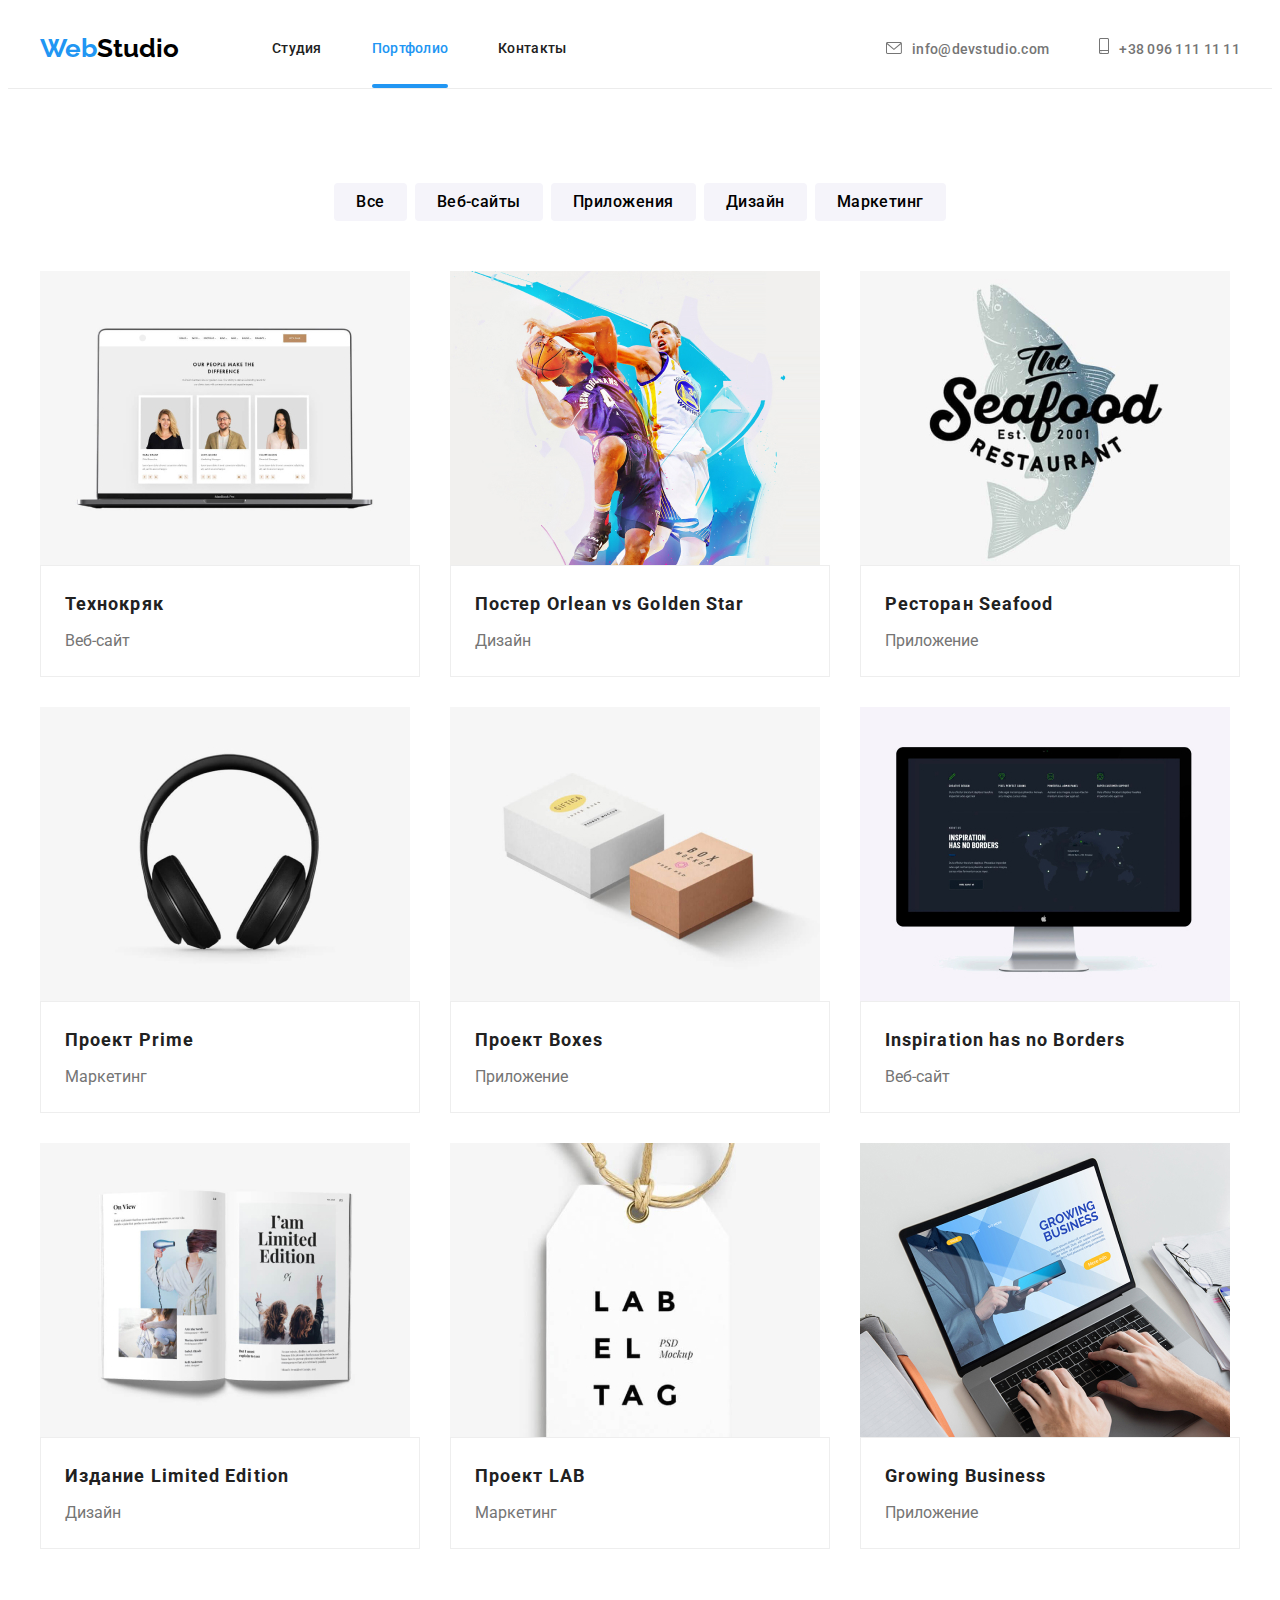
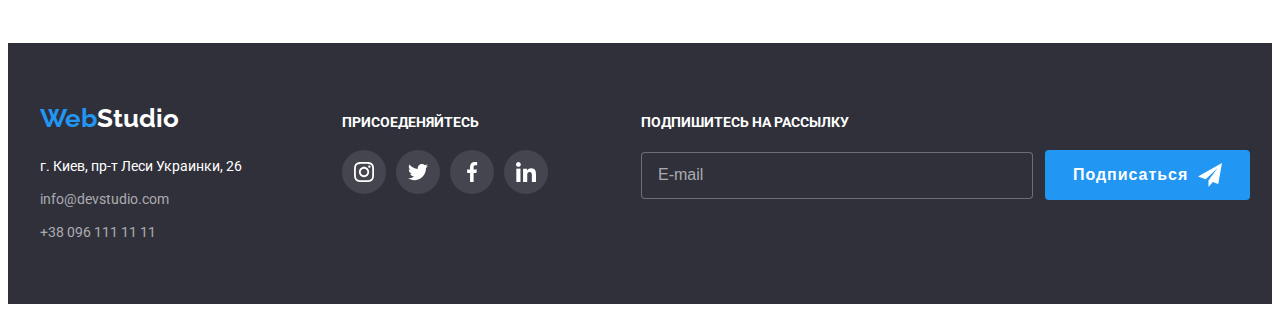
==== commit bf41f202: "commit13" ====
--- a/portfolio.html
+++ b/portfolio.html
@@ -30,14 +30,14 @@
           </a>
           <ul class="list nav__menu">
             <li class="nav__item">
-              <a class="link nav__link  nav__link--clickableArea" href="./index.html"
+              <a
+                class="link nav__link nav__link--clickableArea"
+                href="./index.html"
                 >Студия</a
               >
             </li>
             <li class="nav__item">
-              <a
-                class="link nav__link current nav__link--clickableArea"
-                href=""
+              <a class="link nav__link current nav__link--clickableArea" href=""
                 >Портфолио</a
               >
             </li>
@@ -48,7 +48,7 @@
             </li>
           </ul>
         </nav>
-        
+
         <!--  =================================================================== button-mobile-menu ================================================ -->
         <button type="button" class="mobile-menu-open" data-menu-open>
           <svg class="mobile-menu-open__icon" width="40" height="40">
@@ -137,564 +137,540 @@
     </header>
     <!-- ====================Section title================= -->
 
-
-
-     <main>
-            <section class="section">
-                <div class="container">
-                    <h1 class="visually-hidden">Портфолио</h1>
-                    <ul class="list filter-List">
-                        <li class="filter-List__item">
-                            <button class="filter-List__btn" type="button">
-                                Все
-                            </button>
-                        </li>
-                        <li class="filter-List__item">
-                            <button class="filter-List__btn" type="button">
-                                Веб-сайты
-                            </button>
-                        </li>
-                        <li class="filter-List__item">
-                            <button class="filter-List__btn" type="button">
-                                Приложения
-                            </button>
-                        </li>
-                        <li class="filter-List__item">
-                            <button class="filter-List__btn" type="button">
-                                Дизайн
-                            </button>
-                        </li>
-                        <li class="filter-List__item">
-                            <button class="filter-List__btn" type="button">
-                                Маркетинг
-                            </button>
-                        </li>
-                    </ul>
-                    <ul class="list project-List">
-                        <li class="project-List__item">
-                            <a class="link project-List__link" href="">
-                                <div class="project-List__imgWrapper">
-                                    <picture>
-                                        <source
-                                            srcset="./img/portfolio.img/img7.jpg 1x, ./img/dekstop/img1@2x.jpg 2x"
-                                            media="(min-width: 1200px)"
-                                        />
-                                        <source
-                                            srcset="./img/tablet/img1-tablet.jpg 1x, ./img/tablet/tablet1@2x.jpg 2x"
-                                            
-                                            media="(min-width: 768px)"
-                                        />
-                                        <source
-                                            srcset="./img/mobile/mobile1.jpg 1x, ./img/mobile/mobile1@2x.jpg 2x"
-                                            media="(min-width: 320px)"
-                                        />
-                                        <img
-                                            class="imgSize"
-                                            src=".img/portfolio.img/img7.jpg"
-                                            alt="компьютер"
-                                        />
-                                    </picture>
-
-                                    <p class="project-List__overlay">
-                                          Ресурс предлагает комплексные предложения с разным уровнем
-                                          функционала и сервисы. Все это позволит посетителю получить
-                                           исчерпывающие сведения о компании или частном лице.
-                                    </p>
-                                </div>
-                                <div class="project-List__card">
-                                    <h2 class="project-List__title">
-                                        Технокряк
-                                    </h2>
-                                    <p class="project-List__description">
-                                        Веб-сайт
-                                    </p>
-                                </div>
-                            </a>
-                        </li>
-                        <li class="project-List__item">
-                            <a class="link project-List__link" href="">
-                                <div class="project-List__imgWrapper">
-                                    <picture>
-                                        <source
-                                            srcset="
-                                              ./img/portfolio.img/img8.jpg 1x, ./img/dekstop/img2@2x.jpg 2x"
-                                            
-                                            media="(min-width: 1200px)"
-                                        />
-                                        <source
-                                            srcset="
-                                                ./img/tablet/img2-tablet.jpg 1x, ./img/tablet/tablet2@2x.jpg 2x
-                                            "
-                                            media="(min-width: 768px)"
-                                        />
-                                        <source
-                                            srcset="
-                                               ./img/mobile/mobile2.jpg 1x, ./img/mobile/mobile2@2x.jpg 2x
-                                            "
-                                            media="(min-width: 320px)"
-                                        />
-                                        <img
-                                            src="./img/portfolio.img/img8.jp"
-                                            alt="баскетбол"
-                                        />
-                                    </picture>
-
-                                    <p class="project-List__overlay">
-                                        Ресурс предлагает комплексные предложения с разным уровнем
-                                          функционала и сервисы. Все это позволит посетителю получить
-                                           исчерпывающие сведения о компании или частном лице.
-                                    </p>
-                                </div>
-                                <div class="project-List__card">
-                                    <h2 class="project-List__title">
-                                        Постер
-                                        <span lang="en"
-                                            >Orlean vs Golden Star</span
-                                        >
-                                    </h2>
-                                    <p class="project-List__description">
-                                        Дизайн
-                                    </p>
-                                </div>
-                            </a>
-                        </li>
-                        <li class="project-List__item">
-                            <a class="link project-List__link" href="">
-                                <div class="project-List__imgWrapper">
-                                    <picture>
-                                        <source
-                                            srcset="
-                                               ./img/portfolio.img/img9.jpg 1x, ./img/dekstop/img3@2x.jpg 2x
-                                            "
-                                            media="(min-width: 1200px)"
-                                        />
-                                        <source
-                                            srcset="
-                                                ./img/tablet/img3-tablet.jpg 1x, ./img/tablet/tablet3@2x.jpg 2x
-                                            "
-                                            media="(min-width: 768px)"
-                                        />
-                                        <source
-                                            srcset="
-                                               ./img/mobile/mobile3.jpg 1x, ./img/mobile/mobile3@2x.jpg 2x
-                                            "
-                                            media="(min-width: 320px)"
-                                        />
-                                        <img
-                                            src="./img/portfolio.img/img9.jpg"
-                                            alt="логотип ресторана морепродуктов"
-                                        />
-                                    </picture>
-
-                                    <p class="project-List__overlay">
-                                        Ресурс предлагает комплексные предложения с разным уровнем
-                                          функционала и сервисы. Все это позволит посетителю получить
-                                           исчерпывающие сведения о компании или частном лице.
-                                    </p>
-                                </div>
-                                <div class="project-List__card">
-                                    <h2 class="project-List__title">
-                                        Ресторан <span lang="en">Seafood</span>
-                                    </h2>
-                                    <p class="project-List__description">
-                                        Приложение
-                                    </p>
-                                </div>
-                            </a>
-                        </li>
-                        <li class="project-List__item">
-                            <a class="link project-List__link" href="">
-                                <div class="project-List__imgWrapper">
-                                    <picture>
-                                        <source
-                                            srcset="
-                                                ./img/portfolio.img/img10.jpg 1x, ./img/dekstop/img4@2x.jpg 2x
-                                            "
-                                            media="(min-width: 1200px)"
-                                        />
-                                        <source
-                                            srcset="
-                                               ./img/tablet/img4-tablet.jpg 1x, ./img/tablet/tablet4@2x.jpg 2x
-                                            "
-                                            media="(min-width: 768px)"
-                                        />
-                                        <source
-                                            srcset="
-                                                ./img/mobile/mobile4.jpg 1x, ./img/mobile/mobile4@2x.jpg 2x
-                                            "
-                                            media="(min-width: 320px)"
-                                        />
-                                        <img
-                                            src="./img/portfolio.img/img10.jpg"
-                                            alt="наушники"
-                                        />
-                                    </picture>
-
-                                    <p class="project-List__overlay">
-                                        Ресурс предлагает комплексные предложения с разным уровнем
-                                          функционала и сервисы. Все это позволит посетителю получить
-                                           исчерпывающие сведения о компании или частном лице.
-                                    </p>
-                                </div>
-                                <div class="project-List__card">
-                                    <h2 class="project-List__title">
-                                        Проект <span lang="en">Prime</span>
-                                    </h2>
-                                    <p class="project-List__description">
-                                        Маркетинг
-                                    </p>
-                                </div>
-                            </a>
-                        </li>
-                        <li class="project-List__item">
-                            <a class="link project-List__link" href="">
-                                <div class="project-List__imgWrapper">
-                                    <picture>
-                                        <source
-                                            srcset="
-                                               ./img/portfolio.img/img11.jpg 1x, ./img/dekstop/img5@2x.jpg 2x
-                                            "
-                                            media="(min-width: 1200px)"
-                                        />
-                                        <source
-                                            srcset="
-                                                ./img/tablet/img5-tablet.jpg 1x, ./img/tablet/tablet5@2x.jpg 2x
-                                            "
-                                            media="(min-width: 768px)"
-                                        />
-                                        <source
-                                            srcset="
-                                                ./img/mobile/mobile5.jpg 1x, ./img/mobile/mobile5@2x.jpg 2x
-                                            "
-                                            media="(min-width: 320px)"
-                                        />
-                                        <img
-                                            src="./img/portfolio.img/img11.jpg"
-                                            alt="две коробочки"
-                                        />
-                                    </picture>
-
-                                    <p class="project-List__overlay">
-                                       Ресурс предлагает комплексные предложения с разным уровнем
-                                          функционала и сервисы. Все это позволит посетителю получить
-                                           исчерпывающие сведения о компании или частном лице.
-                                    </p>
-                                </div>
-                                <div class="project-List__card">
-                                    <h2 class="project-List__title">
-                                        Проект <span lang="en">Boxes</span>
-                                    </h2>
-                                    <p class="project-List__description">
-                                        Приложение
-                                    </p>
-                                </div>
-                            </a>
-                        </li>
-                        <li class="project-List__item">
-                            <a class="link project-List__link" href="">
-                                <div class="project-List__imgWrapper">
-                                    <picture>
-                                        <source
-                                            srcset="
-                                                ./img/portfolio.img/img12.jpg 1x, ./img/dekstop/img5@2x.jpg 2x
-                                            "
-                                            media="(min-width: 1200px)"
-                                        />
-                                        <source
-                                            srcset="
-                                                ./img/tablet/img6-tablet.jpg 1x, ./img/tablet/tablet6@2x.jpg 2x
-                                            "
-                                            media="(min-width: 768px)"
-                                        />
-                                        <source
-                                            srcset="
-                                                ./img/mobile/mobile6.jpg 1x, ./img/mobile/mobile6@2x.jpg 2x
-                                            "
-                                            media="(min-width: 320px)"
-                                        />
-                                        <img
-                                            src="./img/portfolio.img/img12.jpg"
-                                            alt="монитор компьютера"
-                                        />
-                                    </picture>
-
-                                    <p class="project-List__overlay">
-                                        Ресурс предлагает комплексные предложения с разным уровнем
-                                        функционала и сервисы. Все это позволит посетителю получить
-                                        исчерпывающие сведения о компании или частном лице.приватну особу.
-                                    </p>
-                                </div>
-                                <div class="project-List__card">
-                                    <h2 class="project-List__title" lang="en">
-                                        Inspiration has no Borders
-                                    </h2>
-                                    <p class="project-List__description">
-                                        Веб-сайт
-                                    </p>
-                                </div>
-                            </a>
-                        </li>
-                        <li class="project-List__item">
-                            <a class="link project-List__link" href="">
-                                <div class="project-List__imgWrapper">
-                                    <picture>
-                                        <source
-                                            srcset="
-                                                ./img/portfolio.img/img13.jpg 1x, ./img/dekstop/img7@2x.jpg 2x
-                                            "
-                                            media="(min-width: 1200px)"
-                                        />
-                                        <source
-                                            srcset="
-                                               ./img/tablet/img7-tablet.jpg 1x, ./img/tablet/tablet7@2x.jpg 2x
-                                            "
-                                            media="(min-width: 768px)"
-                                        />
-                                        <source
-                                            srcset="
-                                                ./img/mobile/mobile7.jpg 1x, ./img/mobile/mobile7@2x.jpg 2x
-                                            "
-                                            media="(min-width: 320px)"
-                                        />
-                                        <img
-                                            src="./img/portfolio.img/img13.jpg"
-                                            alt="разворот журнала"
-                                        />
-                                    </picture>
-
-                                    <p class="project-List__overlay">
-                                        Ресурс предлагает комплексные предложения с разным уровнем
-                                        функционала и сервисы. Все это позволит посетителю получить
-                                        исчерпывающие сведения о компании или частном лице.
-                                    </p>
-                                </div>
-                                <div class="project-List__card">
-                                    <h2 class="project-List__title">
-                                        Издание
-                                        <span lang="en">Limited Edition</span>
-                                    </h2>
-                                    <p class="project-List__description">
-                                        Дизайн
-                                    </p>
-                                </div>
-                            </a>
-                        </li>
-                        <li class="project-List__item">
-                            <a class="link project-List__link" href="">
-                                <div class="project-List__imgWrapper">
-                                    <picture>
-                                        <source
-                                            srcset="
-                                                ./img/portfolio.img/img14.jpg 1x, ./img/dekstop/img8@2x.jpg 2x
-                                            "
-                                            media="(min-width: 1200px)"
-                                        />
-                                        <source
-                                            srcset="
-                                               ./img/tablet/img8-tablet.jpg 1x, ./img/tablet/tablet8@2x.jpg 2x
-                                            "
-                                            media="(min-width: 768px)"
-                                        />
-                                        <source
-                                            srcset="
-                                                ./img/mobile/mobile8.jpg 1x, ./img/mobile/mobile8@2x.jpg 2x
-                                            "
-                                            media="(min-width: 320px)"
-                                        />
-                                        <img
-                                            src="./img/portfolio.img/img14.jpg"
-                                            alt="ярлык товара"
-                                        />
-                                    </picture>
-
-                                    <p class="project-List__overlay">
-                                        Ресурс предлагает комплексные предложения с разным уровнем
-                                        функционала и сервисы. Все это позволит посетителю получить
-                                        исчерпывающие сведения о компании или частном лице.
-                                    </p>
-                                </div>
-                                <div class="project-List__card">
-                                    <h2 class="project-List__title">
-                                        Проект <span lang="en">LAB</span>
-                                    </h2>
-                                    <p class="project-List__description">
-                                        Маркетинг
-                                    </p>
-                                </div>
-                            </a>
-                        </li>
-                        <li class="project-List__item">
-                            <a class="link project-List__link" href="">
-                                <div class="project-List__imgWrapper">
-                                    <picture>
-                                        <source
-                                            srcset="
-                                                ./img/portfolio.img/img15.jpg 1x, ./img/dekstop/img9@2x.jpg 2x
-                                            "
-                                            media="(min-width: 1200px)"
-                                        />
-                                        <source
-                                            srcset="
-                                                ./img/tablet/img9-tablet.jpg 1x, ./img/tablet/tablet9@2x.jpg 2x
-                                            "
-                                            media="(min-width: 768px)"
-                                        />
-                                        <source
-                                            srcset="
-                                                ./img/mobile/mobile9.jpg 1x, ./img/mobile/mobile9@2x.jpg 2x
-                                            "
-                                            media="(min-width: 320px)"
-                                        />
-                                        <img
-                                            src="./img/portfolio.img/img15.jpg"
-                                            alt="открытый ноут-бук"
-                                        />
-                                    </picture>
-
-                                    <p class="project-List__overlay">
-                                        Ресурс предлагает комплексные предложения с разным уровнем
-                                        функционала и сервисы. Все это позволит посетителю получить
-                                        исчерпывающие сведения о компании или частном лице.
-                                    </p>
-                                </div>
-                                <div class="project-List__card">
-                                    <h2 class="project-List__title" lang="en">
-                                        Growing Business
-                                    </h2>
-                                    <p class="project-List__description">
-                                        Приложение
-                                    </p>
-                                </div>
-                            </a>
-                        </li>
-                    </ul>
-                </div>
-            </section>
-        </main>
-
-   
+    <main>
+      <section class="section">
+        <div class="container">
+          <h1 class="visually-hidden">Портфолио</h1>
+          <ul class="list filter-List">
+            <li class="filter-List__item">
+              <button class="filter-List__btn" type="button">Все</button>
+            </li>
+            <li class="filter-List__item">
+              <button class="filter-List__btn" type="button">Веб-сайты</button>
+            </li>
+            <li class="filter-List__item">
+              <button class="filter-List__btn" type="button">Приложения</button>
+            </li>
+            <li class="filter-List__item">
+              <button class="filter-List__btn" type="button">Дизайн</button>
+            </li>
+            <li class="filter-List__item">
+              <button class="filter-List__btn" type="button">Маркетинг</button>
+            </li>
+          </ul>
+          <ul class="list project-List">
+            <li class="project-List__item">
+              <a class="link project-List__link" href="">
+                <div class="project-List__imgWrapper">
+                  <picture>
+                    <source
+                      srcset="
+                        ./img/portfolio.img/img7.jpg 1x,
+                        ./img/dekstop/img1@2x.jpg    2x
+                      "
+                      media="(min-width: 1200px)"
+                    />
+                    <source
+                      srcset="
+                        ./img/tablet/img1-tablet.jpg 1x,
+                        ./img/tablet/tablet1@2x.jpg  2x
+                      "
+                      media="(min-width: 768px)"
+                    />
+                    <source
+                      srcset="
+                        ./img/mobile/mobile1.jpg    1x,
+                        ./img/mobile/mobile1@2x.jpg 2x
+                      "
+                      media="(min-width: 320px)"
+                    />
+                    <img
+                      class="imgSize"
+                      src=".img/portfolio.img/img7.jpg"
+                      alt="компьютер"
+                    />
+                  </picture>
+
+                  <p class="project-List__overlay">
+                    Ресурс предлагает комплексные предложения с разным уровнем
+                    функционала и сервисы. Все это позволит посетителю получить
+                    исчерпывающие сведения о компании или частном лице.
+                  </p>
+                </div>
+                <div class="project-List__card">
+                  <h2 class="project-List__title">Технокряк</h2>
+                  <p class="project-List__description">Веб-сайт</p>
+                </div>
+              </a>
+            </li>
+            <li class="project-List__item">
+              <a class="link project-List__link" href="">
+                <div class="project-List__imgWrapper">
+                  <picture>
+                    <source
+                      srcset="
+                        ./img/portfolio.img/img8.jpg 1x,
+                        ./img/dekstop/img2@2x.jpg    2x
+                      "
+                      media="(min-width: 1200px)"
+                    />
+                    <source
+                      srcset="
+                        ./img/tablet/img2-tablet.jpg 1x,
+                        ./img/tablet/tablet2@2x.jpg  2x
+                      "
+                      media="(min-width: 768px)"
+                    />
+                    <source
+                      srcset="
+                        ./img/mobile/mobile2.jpg    1x,
+                        ./img/mobile/mobile2@2x.jpg 2x
+                      "
+                      media="(min-width: 320px)"
+                    />
+                    <img src="./img/portfolio.img/img8.jp" alt="баскетбол" />
+                  </picture>
+
+                  <p class="project-List__overlay">
+                    Ресурс предлагает комплексные предложения с разным уровнем
+                    функционала и сервисы. Все это позволит посетителю получить
+                    исчерпывающие сведения о компании или частном лице.
+                  </p>
+                </div>
+                <div class="project-List__card">
+                  <h2 class="project-List__title">
+                    Постер
+                    <span lang="en">Orlean vs Golden Star</span>
+                  </h2>
+                  <p class="project-List__description">Дизайн</p>
+                </div>
+              </a>
+            </li>
+            <li class="project-List__item">
+              <a class="link project-List__link" href="">
+                <div class="project-List__imgWrapper">
+                  <picture>
+                    <source
+                      srcset="
+                        ./img/portfolio.img/img9.jpg 1x,
+                        ./img/dekstop/img3@2x.jpg    2x
+                      "
+                      media="(min-width: 1200px)"
+                    />
+                    <source
+                      srcset="
+                        ./img/tablet/img3-tablet.jpg 1x,
+                        ./img/tablet/tablet3@2x.jpg  2x
+                      "
+                      media="(min-width: 768px)"
+                    />
+                    <source
+                      srcset="
+                        ./img/mobile/mobile3.jpg    1x,
+                        ./img/mobile/mobile3@2x.jpg 2x
+                      "
+                      media="(min-width: 320px)"
+                    />
+                    <img
+                      src="./img/portfolio.img/img9.jpg"
+                      alt="логотип ресторана морепродуктов"
+                    />
+                  </picture>
+
+                  <p class="project-List__overlay">
+                    Ресурс предлагает комплексные предложения с разным уровнем
+                    функционала и сервисы. Все это позволит посетителю получить
+                    исчерпывающие сведения о компании или частном лице.
+                  </p>
+                </div>
+                <div class="project-List__card">
+                  <h2 class="project-List__title">
+                    Ресторан <span lang="en">Seafood</span>
+                  </h2>
+                  <p class="project-List__description">Приложение</p>
+                </div>
+              </a>
+            </li>
+            <li class="project-List__item">
+              <a class="link project-List__link" href="">
+                <div class="project-List__imgWrapper">
+                  <picture>
+                    <source
+                      srcset="
+                        ./img/portfolio.img/img10.jpg 1x,
+                        ./img/dekstop/img4@2x.jpg     2x
+                      "
+                      media="(min-width: 1200px)"
+                    />
+                    <source
+                      srcset="
+                        ./img/tablet/img4-tablet.jpg 1x,
+                        ./img/tablet/tablet4@2x.jpg  2x
+                      "
+                      media="(min-width: 768px)"
+                    />
+                    <source
+                      srcset="
+                        ./img/mobile/mobile4.jpg    1x,
+                        ./img/mobile/mobile4@2x.jpg 2x
+                      "
+                      media="(min-width: 320px)"
+                    />
+                    <img src="./img/portfolio.img/img10.jpg" alt="наушники" />
+                  </picture>
+
+                  <p class="project-List__overlay">
+                    Ресурс предлагает комплексные предложения с разным уровнем
+                    функционала и сервисы. Все это позволит посетителю получить
+                    исчерпывающие сведения о компании или частном лице.
+                  </p>
+                </div>
+                <div class="project-List__card">
+                  <h2 class="project-List__title">
+                    Проект <span lang="en">Prime</span>
+                  </h2>
+                  <p class="project-List__description">Маркетинг</p>
+                </div>
+              </a>
+            </li>
+            <li class="project-List__item">
+              <a class="link project-List__link" href="">
+                <div class="project-List__imgWrapper">
+                  <picture>
+                    <source
+                      srcset="
+                        ./img/portfolio.img/img11.jpg 1x,
+                        ./img/dekstop/img5@2x.jpg     2x
+                      "
+                      media="(min-width: 1200px)"
+                    />
+                    <source
+                      srcset="
+                        ./img/tablet/img5-tablet.jpg 1x,
+                        ./img/tablet/tablet5@2x.jpg  2x
+                      "
+                      media="(min-width: 768px)"
+                    />
+                    <source
+                      srcset="
+                        ./img/mobile/mobile5.jpg    1x,
+                        ./img/mobile/mobile5@2x.jpg 2x
+                      "
+                      media="(min-width: 320px)"
+                    />
+                    <img
+                      src="./img/portfolio.img/img11.jpg"
+                      alt="две коробочки"
+                    />
+                  </picture>
+
+                  <p class="project-List__overlay">
+                    Ресурс предлагает комплексные предложения с разным уровнем
+                    функционала и сервисы. Все это позволит посетителю получить
+                    исчерпывающие сведения о компании или частном лице.
+                  </p>
+                </div>
+                <div class="project-List__card">
+                  <h2 class="project-List__title">
+                    Проект <span lang="en">Boxes</span>
+                  </h2>
+                  <p class="project-List__description">Приложение</p>
+                </div>
+              </a>
+            </li>
+            <li class="project-List__item">
+              <a class="link project-List__link" href="">
+                <div class="project-List__imgWrapper">
+                  <picture>
+                    <source
+                      srcset="
+                        ./img/portfolio.img/img12.jpg 1x,
+                        ./img/dekstop/img5@2x.jpg     2x
+                      "
+                      media="(min-width: 1200px)"
+                    />
+                    <source
+                      srcset="
+                        ./img/tablet/img6-tablet.jpg 1x,
+                        ./img/tablet/tablet6@2x.jpg  2x
+                      "
+                      media="(min-width: 768px)"
+                    />
+                    <source
+                      srcset="
+                        ./img/mobile/mobile6.jpg    1x,
+                        ./img/mobile/mobile6@2x.jpg 2x
+                      "
+                      media="(min-width: 320px)"
+                    />
+                    <img
+                      src="./img/portfolio.img/img12.jpg"
+                      alt="монитор компьютера"
+                    />
+                  </picture>
+
+                  <p class="project-List__overlay">
+                    Ресурс предлагает комплексные предложения с разным уровнем
+                    функционала и сервисы. Все это позволит посетителю получить
+                    исчерпывающие сведения о компании или частном лице.приватну
+                    особу.
+                  </p>
+                </div>
+                <div class="project-List__card">
+                  <h2 class="project-List__title" lang="en">
+                    Inspiration has no Borders
+                  </h2>
+                  <p class="project-List__description">Веб-сайт</p>
+                </div>
+              </a>
+            </li>
+            <li class="project-List__item">
+              <a class="link project-List__link" href="">
+                <div class="project-List__imgWrapper">
+                  <picture>
+                    <source
+                      srcset="
+                        ./img/portfolio.img/img13.jpg 1x,
+                        ./img/dekstop/img7@2x.jpg     2x
+                      "
+                      media="(min-width: 1200px)"
+                    />
+                    <source
+                      srcset="
+                        ./img/tablet/img7-tablet.jpg 1x,
+                        ./img/tablet/tablet7@2x.jpg  2x
+                      "
+                      media="(min-width: 768px)"
+                    />
+                    <source
+                      srcset="
+                        ./img/mobile/mobile7.jpg    1x,
+                        ./img/mobile/mobile7@2x.jpg 2x
+                      "
+                      media="(min-width: 320px)"
+                    />
+                    <img
+                      src="./img/portfolio.img/img13.jpg"
+                      alt="разворот журнала"
+                    />
+                  </picture>
+
+                  <p class="project-List__overlay">
+                    Ресурс предлагает комплексные предложения с разным уровнем
+                    функционала и сервисы. Все это позволит посетителю получить
+                    исчерпывающие сведения о компании или частном лице.
+                  </p>
+                </div>
+                <div class="project-List__card">
+                  <h2 class="project-List__title">
+                    Издание
+                    <span lang="en">Limited Edition</span>
+                  </h2>
+                  <p class="project-List__description">Дизайн</p>
+                </div>
+              </a>
+            </li>
+            <li class="project-List__item">
+              <a class="link project-List__link" href="">
+                <div class="project-List__imgWrapper">
+                  <picture>
+                    <source
+                      srcset="
+                        ./img/portfolio.img/img14.jpg 1x,
+                        ./img/dekstop/img8@2x.jpg     2x
+                      "
+                      media="(min-width: 1200px)"
+                    />
+                    <source
+                      srcset="
+                        ./img/tablet/img8-tablet.jpg 1x,
+                        ./img/tablet/tablet8@2x.jpg  2x
+                      "
+                      media="(min-width: 768px)"
+                    />
+                    <source
+                      srcset="
+                        ./img/mobile/mobile8.jpg    1x,
+                        ./img/mobile/mobile8@2x.jpg 2x
+                      "
+                      media="(min-width: 320px)"
+                    />
+                    <img
+                      src="./img/portfolio.img/img14.jpg"
+                      alt="ярлык товара"
+                    />
+                  </picture>
+
+                  <p class="project-List__overlay">
+                    Ресурс предлагает комплексные предложения с разным уровнем
+                    функционала и сервисы. Все это позволит посетителю получить
+                    исчерпывающие сведения о компании или частном лице.
+                  </p>
+                </div>
+                <div class="project-List__card">
+                  <h2 class="project-List__title">
+                    Проект <span lang="en">LAB</span>
+                  </h2>
+                  <p class="project-List__description">Маркетинг</p>
+                </div>
+              </a>
+            </li>
+            <li class="project-List__item">
+              <a class="link project-List__link" href="">
+                <div class="project-List__imgWrapper">
+                  <picture>
+                    <source
+                      srcset="
+                        ./img/portfolio.img/img15.jpg 1x,
+                        ./img/dekstop/img9@2x.jpg     2x
+                      "
+                      media="(min-width: 1200px)"
+                    />
+                    <source
+                      srcset="
+                        ./img/tablet/img9-tablet.jpg 1x,
+                        ./img/tablet/tablet9@2x.jpg  2x
+                      "
+                      media="(min-width: 768px)"
+                    />
+                    <source
+                      srcset="
+                        ./img/mobile/mobile9.jpg    1x,
+                        ./img/mobile/mobile9@2x.jpg 2x
+                      "
+                      media="(min-width: 320px)"
+                    />
+                    <img
+                      src="./img/portfolio.img/img15.jpg"
+                      alt="открытый ноут-бук"
+                    />
+                  </picture>
+
+                  <p class="project-List__overlay">
+                    Ресурс предлагает комплексные предложения с разным уровнем
+                    функционала и сервисы. Все это позволит посетителю получить
+                    исчерпывающие сведения о компании или частном лице.
+                  </p>
+                </div>
+                <div class="project-List__card">
+                  <h2 class="project-List__title" lang="en">
+                    Growing Business
+                  </h2>
+                  <p class="project-List__description">Приложение</p>
+                </div>
+              </a>
+            </li>
+          </ul>
+        </div>
+      </section>
+    </main>
 
     <!-- ========================footer============================= -->
 
-   <footer class="section footer">
-            <div class="container container--add">
-                <div class="addressWrapper">
-                    <a lang="en" class="link logo logo--inFooter" href=""
-                        >Web<span
-                            class="logo__wordSecond logo__second--colorOnDark"
-                            >Studio</span
-                        >
-                    </a>
-                    <address>
-                        <ul class="list address">
-                            <li class="address__item">
-                                <a
-                                    class="link address__link"
-                                    href="https://goo.gl/maps/ThC7kSxC5snsgzDNA"
-                                    target="_blank"
-                                    rel="noopener noreferrer"
-                                    >г. Киев, пр-т Леси Украинки, 26</a
-                                >
-                            </li>
-                            <li class="address__item">
-                                <a
-                                    class="link address__link address__link--color"
-                                    href="mailto:info@devstudio.com"
-                                    >info@devstudio.com</a
-                                >
-                            </li>
-                            <li class="address__item">
-                                <a
-                                    class="link address__link address__link--color"
-                                    href="tel:+380961111111"
-                                    >+38 096 111 11 11</a
-                                >
-                            </li>
-                        </ul>
-                    </address>
-                </div>
-                <div class="footer__networksWrapper">
-                    <h2 class="footer__subtitle">присоеденяйтесь</h2>
-                    <ul class="list networks">
-                        <li>
-                            <a
-                                class="networks__link networks__link--bg"
-                                href=""
-                            >
-                                <svg
-                                    width="20"
-                                    height="20"
-                                    class="networks__icon networks__icon--color"
-                                >
-                                    <use
-                                        href="./img/sprite.svg#icon-instagram"
-                                    ></use>
-                                </svg>
-                            </a>
-                        </li>
-                        <li>
-                            <a class="networks__link networks__link--bg" href=""
-                                ><svg
-                                    class="networks__icon networks__icon--color"
-                                    width="20"
-                                    height="20"
-                                >
-                                    <use
-                                        href="./img/sprite.svg#icon-twitter"
-                                    ></use></svg
-                            ></a>
-                        </li>
-                        <li>
-                            <a class="networks__link networks__link--bg" href=""
-                                ><svg
-                                    class="networks__icon networks__icon--color"
-                                    width="20"
-                                    height="20"
-                                >
-                                    <use
-                                        href="./img/sprite.svg#icon-facebook"
-                                    ></use></svg
-                            ></a>
-                        </li>
-                        <li>
-                            <a class="networks__link networks__link--bg" href=""
-                                ><svg
-                                    class="networks__icon networks__icon--color"
-                                    width="20"
-                                    height="20"
-                                >
-                                    <use
-                                        href="./img/sprite.svg#icon-linkedin"
-                                    ></use></svg
-                            ></a>
-                        </li>
-                    </ul>
-                </div>
-                <div class="subscription">
-                    <p class="subscription__offer">Подпишитесь на рассылку</p>
-                    <form class="subscribeForm">
-                        <label>
-                            <input
-                                name="subscribeForm_input"
-                                type="email"
-                                class="subscribeForm__input"
-                                placeholder="E-mail"
-                                required
-                            />
-                        </label>
-                        <button type="submit" class="subscribeForm__btn">
-                            <span>Подписаться</span>
-                            <svg
-                                width="24"
-                                height="24"
-                                class="subscribeForm__icon"
-                            >
-                                <use href="./img/sprite.svg#icon-icon_send"></use>
-                            </svg>
-                        </button>
-                    </form>
-                </div>
-            </div>
-            <script src="./js/mobile-menu.js"></script>
+    <footer class="section footer">
+      <div class="container container--add">
+        <div class="addressWrapper">
+          <a lang="en" class="link logo logo--inFooter" href=""
+            >Web<span class="logo__wordSecond logo__second--colorOnDark"
+              >Studio</span
+            >
+          </a>
+          <address>
+            <ul class="list address">
+              <li class="address__item">
+                <a
+                  class="link address__link"
+                  href="https://goo.gl/maps/ThC7kSxC5snsgzDNA"
+                  target="_blank"
+                  rel="noopener noreferrer"
+                  >г. Киев, пр-т Леси Украинки, 26</a
+                >
+              </li>
+              <li class="address__item">
+                <a
+                  class="link address__link address__link--color"
+                  href="mailto:info@devstudio.com"
+                  >info@devstudio.com</a
+                >
+              </li>
+              <li class="address__item">
+                <a
+                  class="link address__link address__link--color"
+                  href="tel:+380961111111"
+                  >+38 096 111 11 11</a
+                >
+              </li>
+            </ul>
+          </address>
+        </div>
+        <div class="footer__networksWrapper">
+          <h2 class="footer__subtitle">присоеденяйтесь</h2>
+          <ul class="list networks">
+            <li>
+              <a class="networks__link networks__link--bg" href="">
+                <svg
+                  width="20"
+                  height="20"
+                  class="networks__icon networks__icon--color"
+                >
+                  <use href="./img/sprite.svg#icon-instagram"></use>
+                </svg>
+              </a>
+            </li>
+            <li>
+              <a class="networks__link networks__link--bg" href=""
+                ><svg
+                  class="networks__icon networks__icon--color"
+                  width="20"
+                  height="20"
+                >
+                  <use href="./img/sprite.svg#icon-twitter"></use></svg
+              ></a>
+            </li>
+            <li>
+              <a class="networks__link networks__link--bg" href=""
+                ><svg
+                  class="networks__icon networks__icon--color"
+                  width="20"
+                  height="20"
+                >
+                  <use href="./img/sprite.svg#icon-facebook"></use></svg
+              ></a>
+            </li>
+            <li>
+              <a class="networks__link networks__link--bg" href=""
+                ><svg
+                  class="networks__icon networks__icon--color"
+                  width="20"
+                  height="20"
+                >
+                  <use href="./img/sprite.svg#icon-linkedin"></use></svg
+              ></a>
+            </li>
+          </ul>
+        </div>
+        <div class="subscription">
+          <p class="subscription__offer">Подпишитесь на рассылку</p>
+          <form class="subscribeForm">
+            <label>
+              <input
+                name="subscribeForm_input"
+                type="email"
+                class="subscribeForm__input"
+                placeholder="E-mail"
+                required
+              />
+            </label>
+            <button type="submit" class="subscribeForm__btn">
+              <span>Подписаться</span>
+              <svg width="24" height="24" class="subscribeForm__icon">
+                <use href="./img/sprite.svg#icon-icon_send"></use>
+              </svg>
+            </button>
+          </form>
+        </div>
+      </div>
+      <script src="./js/mobile-menu.js"></script>
+    </footer>
   </body>
 </html>
--- a/css/main.min.css
+++ b/css/main.min.css
@@ -1 +1 @@
-:root{--primary-text-color: #212121;--secondary-text-color: #757575;--accent-color: #2196f3;--address-text-color: rgba(255, 255, 255, 0.6);--main-color: #ffffff;--secondary-color: #000000;--secondary-bg-color: #f5f4fa;--accent-background-color: #2f303a;--icon-color-light: #afb1b8}.visually-hidden{position:absolute;white-space:nowrap;width:1px;height:1px;overflow:hidden;border:0;padding:0;clip:rect(0 0 0 0);clip-path:inset(50%);margin:-1px}.form-checkbox,.modal-close-buttom{display:flex;justify-content:center;align-items:center}h1,h2,h3,h4,h5,p{margin-top:0;margin-bottom:0}ul,ol{margin-top:0;margin-bottom:0;padding-left:0}img{display:block;max-width:100%;height:auto}body{color:var(--primary-text-color);font-family:Roboto,sans-serif}button{cursor:pointer}.section{padding-top:60px;padding-bottom:60px}.section__title{font-size:28px;font-weight:700;line-height:1.1785714286;text-align:center;color:var(--primary-text-color);margin-bottom:30px}@media screen and (min-width: 1200px){.section{padding-top:94px;padding-bottom:94px}.section__title{font-size:36px;font-weight:700;line-height:1.1666666667;margin-bottom:50px}}.title{margin-bottom:50px}.list{list-style:none;margin:0;padding:0}.link{text-decoration:none}.container{width:100%;padding-left:15px;padding-right:15px}@media screen and (min-width: 480px){.container{width:480px;margin-left:auto;margin-right:auto}}@media screen and (min-width: 768px){.container{width:768px}}@media screen and (min-width: 1200px){.container{width:1200px}}@media screen and (max-width: 767px){.nav__menu,.contacts{display:none}.mobile-menu-open{background-color:rgba(0,0,0,0);border:none;padding:0;line-height:0}}.header{border-bottom:1px solid #ececec}.header__container{display:flex;justify-content:space-between;align-items:center;padding-top:10px;padding-bottom:10px}@media screen and (min-width: 768px){.mobile-menu-open{display:none}.header__container{padding-bottom:0;padding-top:0}.nav,.nav__menu{display:flex;align-items:center}.nav__item:not(:last-child){margin-right:50px}.nav__link{position:relative;font-size:14px;font-weight:500;line-height:1.1428571429;letter-spacing:.02em;color:var(--primary-text-color);display:block;transition:color 250ms cubic-bezier(0.4, 0, 0.2, 1)}.nav__link:hover,.nav__link:focus{color:var(--accent-color)}.nav .nav__link.current{color:var(--accent-color)}.nav__link.current::after{position:absolute;bottom:0;content:"";width:100%;height:4px;display:block;background-color:var(--accent-color);border-radius:2px}.nav__link--clickableArea{padding-top:32px;padding-bottom:32px}.contacts__link{font-size:12px;font-weight:500;line-height:1.1666666667;letter-spacing:.02em;color:var(--secondary-text-color);transition:color 250ms cubic-bezier(0.4, 0, 0.2, 1)}.contacts__link:hover,.contacts__link:focus{color:var(--accent-color)}.envelope,.phone{margin-right:8px;fill:currentColor}}@media screen and (max-width: 1199px){.envelope{width:14px;height:10px}.phone{width:10px;height:14px}.contacts__item:not(:last-child){margin-bottom:10px}}@media screen and (min-width: 1200px){.contacts{display:flex;align-items:center}.contacts__item:not(:last-child){margin-right:50px}.contacts__link--clickableArea{padding-top:32px;padding-bottom:32px}.envelope,.phone{margin-right:10px}.contacts__link{font-size:14px;font-weight:500;line-height:1.1428571429;margin-left:auto}}.logo{font-family:"Raleway",sans-serif;font-size:24px;font-weight:700;line-height:1.1666666667;color:var(--accent-color)}.logo__second{color:var(--secondary-color)}@media screen and (min-width: 768px){.logo{margin-right:87px}}@media screen and (min-width: 1200px){.logo{font-size:26px;font-weight:700;line-height:1.1738461538;margin-right:93px}}.hero{background-color:#c4c4c4;padding:118px 0;background-image:linear-gradient(rgba(47, 48, 58, 0.4), rgba(47, 48, 58, 0.4)),url(../img/heromob.jpg);background-size:cover}.hero-title{max-width:360px;margin:0 auto;font-size:26px;font-weight:900;line-height:1.6153846154;text-align:center;letter-spacing:.06em;text-transform:uppercase;color:var(--main-color);margin-bottom:30px}@media screen and (min-device-pixel-ratio: 2)and (max-width: 767px),screen and (min-resolution: 192dpi)and (max-width: 767px),screen and (min-resolution: 2dppx)and (max-width: 767px){.hero{background-image:url(../img/heromob@2x.jpg)}}@media screen and (min-width: 768px){.hero{background-image:url(../img/tablet/header-tablet.jpg)}}@media screen and (min-device-pixel-ratio: 2)and (min-width: 768px),screen and (min-resolution: 192dpi)and (min-width: 768px),screen and (min-resolution: 2dppx)and (min-width: 768px){.hero{background-image:url(../img/tablet/header-tablet@2x.jpg)}}@media screen and (min-width: 1200px){.hero{background-image:url("../img/hero.jpg")}.hero{padding:200px 0}.hero-title{max-width:650px;font-size:44px;font-weight:900;line-height:1.3636363636}}@media screen and (min-device-pixel-ratio: 2)and (min-width: 1200px),screen and (min-resolution: 192dpi)and (min-width: 1200px),screen and (min-resolution: 2dppx)and (min-width: 1200px){.hero{background-image:url("../img/dekstop/hero@2x.jpg")}}.features__icons{display:flex;justify-content:center;align-items:center;width:100%;height:120px;background-color:#f5f4fa;margin-bottom:30px;border-radius:4px}.features__subtitle{font-size:14px;font-weight:700;line-height:1.1428571429;text-transform:uppercase;text-align:center;color:var(--primary-text-color);margin-bottom:10px}.features__descr{font-size:14px;font-weight:400;line-height:1.7142857143;color:var(--secondary-text-color)}@media screen and (max-width: 767px){.features__item:not(:last-child){margin-bottom:30px}}@media screen and (min-width: 768px){.features__icons{width:354px;height:120px}.features{display:flex;flex-wrap:wrap;gap:30px}.features__subtitle{text-align:start}.features__item{display:block}.features__descr{max-width:354px}}@media screen and (min-width: 1200px){.features{justify-content:center;align-items:center;flex-wrap:nowrap}.features__subtitle{font-size:14px;font-weight:700;line-height:1.1428571429}.features__icons{width:270px;height:120px}.features__item{min-height:270px}}@media screen and (max-width: 1200px){.section-solution{display:none}}.section-info{padding-top:0}.solution{display:flex;align-items:center}.solution__item{display:block;position:relative}.solution__item:not(:last-child){margin-right:30px}.solution__title{font-size:14px;font-weight:700;line-height:1.1428571429;text-align:center;text-transform:uppercase;color:var(--main-color)}.solution__title-wrapper{position:absolute;background-color:rgba(47,48,58,.8);padding-top:27px;padding-bottom:27px;bottom:0;width:100%}.team{background-color:var(--secondary-bg-color)}.team__card{padding-top:30px;padding-bottom:24px;text-align:center;background-color:var(--main-color);border-bottom-right-radius:4px;border-bottom-left-radius:4px;box-shadow:0 2px 1px rgba(0,0,0,.2),0 1px 1px rgba(0,0,0,.14),0 1px 3px rgba(0,0,0,.12)}.team__members{font-size:16px;font-weight:500;line-height:1.1875;color:var(--primary-text-color);margin-bottom:10px}.team__position{font-size:16px;font-weight:400;line-height:1.1875;color:var(--secondary-text-color);margin-bottom:16px}@media screen and (max-width: 767px){.team__item:not(:last-child){margin-bottom:30px}}@media screen and (min-width: 768px){.team__list{display:flex;align-items:center;justify-content:center;gap:30px;flex-wrap:wrap}}@media screen and (min-width: 1200px){.team__list{flex-wrap:nowrap}.team__card{padding-bottom:30px}}.networks{display:flex;align-items:center;justify-content:center;gap:10px}.networks__link{display:flex;width:44px;height:44px;justify-content:center;align-items:center;background-color:#fff;border-radius:50%;transition:fill 250ms cubic-bezier(0.4, 0, 0.2, 1),background-color 250ms cubic-bezier(0.4, 0, 0.2, 1)}.networks__link:hover,.networks__link:focus{background-color:var(--accent-color)}.networks__icon{fill:#afb1b8;transition:fill 250ms cubic-bezier(0.4, 0, 0.2, 1)}.networks__link:hover .networks__icon,.networks__link:focus .networks__icon{fill:#fff}.clients{display:flex;flex-wrap:wrap;gap:30px}.clients__item{width:210px;height:92px;display:flex;justify-content:center;align-items:center;border:1px solid #afb1b8;border-radius:4px;transition:fill 250ms cubic-bezier(0.4, 0, 0.2, 1)}.clients__item:hover,.clients__item:focus{border:1px solid var(--accent-color)}.clients__icon{width:106px;height:60px;fill:#afb1b8;transition:color 250ms cubic-bezier(0.4, 0, 0.2, 1)}.clients__item:hover .clients__icon,.clients__item:focus .clients__icon{fill:var(--accent-color)}@media screen and (max-width: 768px){.clients{display:flex;justify-content:center;align-items:center}}@media screen and (min-width: 768px){.clients__item{width:226px}}@media screen and (min-width: 1200px){.clients{flex-wrap:nowrap}.clients__item{width:170px}}.clients__link{display:block}.footer{background-color:var(--accent-background-color)}.logo--inFooter{margin-bottom:20px;display:block;text-align:center}.logo__second--colorOnDark{color:var(--main-color)}.address{font-size:14px;font-weight:400;line-height:1.7142857143;font-style:normal;text-align:center;margin-bottom:60px}.address__item:not(:last-child){margin-bottom:8px}.address__link{color:var(--main-color);transition:fill 250ms cubic-bezier(0.4, 0, 0.2, 1)}.address__link:hover,.address__link:focus{color:var(--accent-color)}.address__link--color{color:rgba(255,255,255,.6);transition:color fill 250ms cubic-bezier(0.4, 0, 0.2, 1)}.footer__subtitle{font-size:14px;font-weight:700;line-height:1.1428571429;text-transform:uppercase;color:var(--main-color);text-align:center;margin-bottom:20px}.networks__link--bg{background-color:rgba(255,255,255,.1)}.networks__icon--color{fill:#fff}.networks__link:hover,.networks__link:focus{background-color:var(--accent-color)}.footer__networksWrapper{margin-bottom:60px}.subscription__offer{font-size:14px;font-weight:700;line-height:1.1428571429;text-align:center;text-transform:uppercase;color:var(--main-color);margin-bottom:20px}.subscribeForm__input{display:block;width:100%;border-radius:4px;border:1px solid rgba(255,255,255,.3);background-color:var(--accent-background-color);padding:15px 16px;margin-bottom:20px;color:var(--main-color)}.subscribeForm__input::placeholder{font-size:16px;font-weight:400;line-height:1.25;color:rgba(255,255,255,.6)}.subscribeForm__input:focus{outline:none;border-color:var(--accent-color)}.subscribeForm__btn{display:flex;font-size:16px;font-weight:700;line-height:1.875;letter-spacing:.06em;color:var(--main-color);background-color:var(--accent-color);padding:10px 28px 10px 31px;border:none;border-radius:4px;align-items:center;margin-left:auto;margin-right:auto;transition:background-color 250ms cubic-bezier(0.4, 0, 0.2, 1)}.subscribeForm__btn:hover,.subscribeForm__btn:focus{background-color:#188ce8}.subscribeForm__icon{margin-left:12px}@media screen and (min-width: 768px){.container--add{display:flex;align-items:baseline;flex-wrap:wrap}.addressWrapper{margin-right:165px}.subscribeForm__input{width:450px}.subscription{margin-left:150px}}@media screen and (min-width: 1200px){.footer{padding-top:60px;padding-bottom:60px}.address{margin-bottom:0;text-align:start}.address__item:not(:last-child){margin-bottom:9px}.footer__subtitle{text-align:start}.container--add{flex-wrap:nowrap}.addressWrapper{display:block;margin-right:70px;margin-left:0}.addressWrapper:last-child{margin-right:0}.footer__networksWrapper{margin-right:93px;margin-bottom:0}.subscription{margin-left:0}.subscription__offer{display:block;font-size:14px;font-weight:700;line-height:1.1428571429;text-align:start}.subscribeForm{display:flex;justify-content:center;align-items:center}.subscribeForm__input{width:358px;margin-right:12px;margin-bottom:0}.subscribeForm__btn{padding:10px 28px}.subscribeForm__icon{margin-left:10px}}@media screen and (min-width: 768px)and (max-width: 1199px){.logo--inFooter{margin-left:87px}}.filter-List{display:flex;row-gap:15px;column-gap:8px;flex-wrap:wrap;margin-bottom:40px}.filter-List__btn{padding:6px 22px;color:var(--secondary-color);background-color:var(--secondary-bg-color);font-family:inherit;border:none;cursor:pointer;font-size:16px;font-weight:500;line-height:1.625;letter-spacing:.03em;border-radius:4px;transition:background-color 250ms cubic-bezier(0.4, 0, 0.2, 1)}.filter-List__btn:hover,.filter-List__btn:focus{color:var(--main-color);background-color:var(--accent-color);box-shadow:0px 4px 4px rgba(0,0,0,.25)}.filter-List__btn:hover,.filter-List__btn:focus{color:var(--main-color);background-color:var(--accent-color)}@media screen and (min-width: 768px){.filter-List{justify-content:center;margin-bottom:50px}}.project-List__title{font-size:18px;font-weight:700;line-height:2;letter-spacing:.06em;color:var(--primary-text-color);margin-bottom:4px}.project-List__description{font-size:16px;font-weight:400;line-height:1.875;color:var(--secondary-text-color)}.project-List__imgWrapper{position:relative;overflow:hidden}.project-List__overlay{position:absolute;font-size:18px;font-weight:400;line-height:1.5555555556;min-height:100%;color:var(--main-color);background-color:rgba(33,150,243,.9);width:100%;top:0;padding:77px 24px;overflow:auto;transform:translate(0, 101%);transition:transform 250ms cubic-bezier(0.4, 0, 0.2, 1)}.project-List__link:hover .project-List__overlay,.project-List__link:focus .project-List__overlay{transform:translate(0, 0)}.project-List__item:not(:last-child){margin-bottom:30px}.project-List__link{display:block;transition:box-shadow 250ms cubic-bezier(0.4, 0, 0.2, 1)}.project-List__link:hover,.project-List__link:focus{box-shadow:1px 4px 6px 0 rgba(0,0,0,.16),0 4px 4px 0 rgba(0,0,0,.06)}.project-List__card{padding:20px 24px;border:1px solid #eee}.imgSize{min-width:450px}@media screen and (min-width: 768px){.project-List{display:flex;flex-wrap:wrap;gap:30px}.imgSize{min-width:354px}}@media screen and (min-width: 1200px){.project-List__item{flex-basis:calc((100% - 60px)/3)}.project-List__overlay{padding:63px 24px}.imgSize{min-width:370px}}.backdrop{position:fixed;top:0;left:0;width:100%;height:100%;background:rgba(0,0,0,.2);z-index:100;opacity:1;transition:opacity 250ms cubic-bezier(0.4, 0, 0.2, 1),visibility 250ms cubic-bezier(0.4, 0, 0.2, 1)}.backdrop.is-hidden{opacity:0;visibility:hidden;pointer-events:none}.hero-button{display:block;margin-left:auto;margin-right:auto;min-width:200px;min-height:50px;padding:10px 32px;border-radius:4px;color:var(--main-color);font-family:inherit;background-color:var(--accent-color);border:none;cursor:pointer;font-size:16px;font-weight:700;line-height:1.875;letter-spacing:.06em;transition:color 500ms cubic-bezier(0.4, 0, 0.2, 1)}.subscribe__btn{width:200px;height:50px;padding:10px 28px;font-family:"Roboto";font-style:normal;font-weight:700;line-height:1,88;display:flex;align-items:center;text-align:center;letter-spacing:.06em;color:var(--main-color);background-color:var(--accent-color);border:none;border-radius:4px;transition:border-color 250ms cubic-bezier(0.4, 0, 0.2, 1)}.modal{position:absolute;width:450px;height:609px;top:50%;left:50%;transform:translate(-50%, -50%) scale(1);background-color:var(--main-color);opacity:1;transition:transform 250ms cubic-bezier(0.4, 0, 0.2, 1),opacity 250ms cubic-bezier(0.4, 0, 0.2, 1);padding:40px}.modal-title{display:block;width:auto;margin-bottom:12px;font-family:"Roboto";font-style:normal;font-size:20px;font-weight:700;line-height:1.15;text-align:center;letter-spacing:.03em}.modal-close-buttom{position:absolute;top:8px;right:8px;width:30px;height:30px;border-radius:50%;background-color:rgba(0,0,0,0);border:1px solid rgba(0,0,0,.1);padding:0;transition:border-color 250ms cubic-bezier(0.4, 0, 0.2, 1)}.modal-close-buttom:hover,.modal-close-buttom:focus{border-color:var(--accent-color)}.modal-close-button-icon{transition:fill 250ms cubic-bezier(0.4, 0, 0.2, 1)}.modal-close-buttom:hover .modal-close-button-icon,.modal-close-buttom:focus .modal-close-button-icon{fill:var(--accent-color)}.form-field{display:block;position:relative;margin-bottom:8px}.form-lable{margin-bottom:4px;display:block;font-size:12px;line-height:1.17;letter-spacing:.01em;color:var(--secondary-text-color)}.form-input{display:block;width:370px;height:40px;padding:0;padding-left:42px;outline:none;border-radius:4px;border:1px solid rgba(33,33,33,.2);transition:border 250ms cubic-bezier(0.4, 0, 0.2, 1)}.form-input:hover,.form-input:focus{border:1px solid var(--accent-color)}textarea{padding:12px 16px;font-family:inherit;font-size:inherit;resize:none;width:370px;height:120px;outline:none;border-radius:4px;border:1px solid rgba(33,33,33,.2);transition:border 250ms cubic-bezier(0.4, 0, 0.2, 1)}textarea:hover,textarea:focus{border:1px solid var(--accent-color)}textarea::placeholder{font-size:14px;line-height:1.17;letter-spacing:.01em;color:rgba(117,117,117,.5)}.form-icon{display:inline-block;position:absolute;margin:11px 12px;top:18px;transition:fill 250ms cubic-bezier(0.4, 0, 0.2, 1)}.form-input:focus+.form-icon,.form-input:hover+.form-icon{fill:var(--accent-color)}.form-checkbox{margin-top:20px;margin-bottom:30px}.checkbox{width:1px;height:1px;overflow:hidden;border:0;padding:0}.checkbox-icon{border:2px solid var(--primary-text-color);border-radius:2px;margin-right:7px}.checkbox:checked+.checkbox-icon{background-color:var(--accent-color);background-origin:border-box;border:none}.checkbox:focus+.checkbox-icon{outline:2px solid rgba(0,0,255,.5)}.policy-dsc{margin-right:5px;font-size:12px;font-weight:400;line-height:2;letter-spacing:.03em;color:var(--secondary-text-color)}.link-policy{font-size:12px;line-height:24px;letter-spacing:.03em;color:var(--accent-color)}.form-btn{display:block;margin:auto;background-color:var(--accent-color);border:none;cursor:pointer;border-radius:4px;width:200px;height:50px;font-size:16px;font-weight:700;line-height:1.875;letter-spacing:.06em;color:var(--main-color);box-shadow:0px 4px 4px rgba(0,0,0,.15)}@media screen and (min-width: 1200px){.form-btn{padding:10px 32px}}@media screen and (max-width: 768px){.mobile-menu{z-index:100;position:fixed;width:100%;height:100%;max-height:796px;top:0;left:0;background-color:var(--main-color);opacity:0;visibility:hidden;pointer-events:none;transition:500ms linear,visibility 500ms linear;box-shadow:0px 4px 8px rgba(0,0,0,.04),0px 2px 4px rgba(0,0,0,.08),0px 1px 3px rgba(0,0,0,.16)}.mobile-menu.is-open{opacity:1;visibility:visible;pointer-events:auto}.mobile-menu__btn{position:absolute;background-color:rgba(0,0,0,0);width:40px;height:40px;top:10px;right:15px;border:none;padding:0;line-height:0}.mobile-menu__container{position:relative;padding-left:25px;padding-top:48px;padding-bottom:48px;display:flex;flex-direction:column;justify-content:space-between;height:100%}}@media screen and (min-width: 768px){.mobile-menu{display:none}}.mobile-nav__link{font-size:40px;font-weight:500;line-height:1.175;letter-spacing:.02em;color:var(--primary-text-color);display:block}.mobile-menu__wrapper{display:block}.mobile-menu__btn:hover .mobile-menu__icon-close{color:var(--accent-color)}.mobile-nav__link.current{color:var(--accent-color)}.mobile-nav__item:not(:last-child){margin-bottom:32px}.mobile-menu__contacts{margin-bottom:64px}.mobile-menu__tel{font-size:34px;font-weight:500;line-height:1.1764705882;letter-spacing:.02em;color:var(--accent-color);display:block;margin-bottom:32px}.mobile-menu__email{font-size:24px;font-weight:500;line-height:1.1666666667;letter-spacing:.02em;color:var(--secondary-text-color)}.mobile-menu-networks{display:flex;flex-wrap:wrap}.mobile-menu-networks__link{font-size:18px;font-weight:500;line-height:1.2222222222;letter-spacing:.02em;color:var(--accent-color);display:block}.mobile-menu-networks__item{display:flex;align-items:center}.mobile-menu-networks__item:not(:last-child):after{content:"";display:inline-block;height:22px;background-color:rgba(33,33,33,.2);border:1px solid rgba(33,33,33,.2);width:0px;margin-right:10px;margin-left:10px}/*# sourceMappingURL=main.min.css.map */+:root{--primary-text-color: #212121;--secondary-text-color: #757575;--accent-color: #2196f3;--address-text-color: rgba(255, 255, 255, 0.6);--main-color: #ffffff;--secondary-color: #000000;--secondary-bg-color: #f5f4fa;--accent-background-color: #2f303a;--icon-color-light: #afb1b8}.visually-hidden{position:absolute;white-space:nowrap;width:1px;height:1px;overflow:hidden;border:0;padding:0;clip:rect(0 0 0 0);clip-path:inset(50%);margin:-1px}.form-checkbox,.modal-close-buttom{display:flex;justify-content:center;align-items:center}h1,h2,h3,h4,h5,p{margin-top:0;margin-bottom:0}ul,ol{margin-top:0;margin-bottom:0;padding-left:0}img{display:block;max-width:100%;height:auto}body{color:var(--primary-text-color);font-family:Roboto,sans-serif}button{cursor:pointer}.section{padding-top:60px;padding-bottom:60px}.section__title{font-size:28px;font-weight:700;line-height:1.1785714286;text-align:center;color:var(--primary-text-color);margin-bottom:30px}@media screen and (min-width: 1200px){.section{padding-top:94px;padding-bottom:94px}.section__title{font-size:36px;font-weight:700;line-height:1.1666666667;margin-bottom:50px}}.title{margin-bottom:50px}.list{list-style:none;margin:0;padding:0}.link{text-decoration:none}.container{width:100%;padding-left:15px;padding-right:15px}@media screen and (min-width: 480px){.container{width:480px;margin-left:auto;margin-right:auto}}@media screen and (min-width: 768px){.container{width:768px}}@media screen and (min-width: 1200px){.container{width:1200px}}@media screen and (max-width: 767px){.nav__menu,.contacts{display:none}.mobile-menu-open{background-color:rgba(0,0,0,0);border:none;padding:0;line-height:0}}.header{border-bottom:1px solid #ececec}.header__container{display:flex;justify-content:space-between;align-items:center;padding-top:10px;padding-bottom:10px}@media screen and (min-width: 768px){.mobile-menu-open{display:none}.header__container{padding-bottom:0;padding-top:0}.nav,.nav__menu{display:flex;align-items:center}.nav__item:not(:last-child){margin-right:50px}.nav__link{position:relative;font-size:14px;font-weight:500;line-height:1.1428571429;letter-spacing:.02em;color:var(--primary-text-color);display:block;transition:color 250ms cubic-bezier(0.4, 0, 0.2, 1)}.nav__link:hover,.nav__link:focus{color:var(--accent-color)}.nav .nav__link.current{color:var(--accent-color)}.nav__link.current::after{position:absolute;bottom:0;content:"";width:100%;height:4px;display:block;background-color:var(--accent-color);border-radius:2px}.nav__link--clickableArea{padding-top:32px;padding-bottom:32px}.contacts__link{font-size:12px;font-weight:500;line-height:1.1666666667;letter-spacing:.02em;color:var(--secondary-text-color);transition:color 250ms cubic-bezier(0.4, 0, 0.2, 1)}.contacts__link:hover,.contacts__link:focus{color:var(--accent-color)}.envelope,.phone{margin-right:8px;fill:currentColor}}@media screen and (max-width: 1199px){.envelope{width:14px;height:10px}.phone{width:10px;height:14px}.contacts__item:not(:last-child){margin-bottom:10px}}@media screen and (min-width: 1200px){.contacts{display:flex;align-items:center}.contacts__item:not(:last-child){margin-right:50px}.contacts__link--clickableArea{padding-top:32px;padding-bottom:32px}.envelope,.phone{margin-right:10px}.contacts__link{font-size:14px;font-weight:500;line-height:1.1428571429;margin-left:auto}}.logo{font-family:"Raleway",sans-serif;font-size:24px;font-weight:700;line-height:1.1666666667;color:var(--accent-color)}.logo__second{color:var(--secondary-color)}@media screen and (min-width: 768px){.logo{margin-right:87px}}@media screen and (min-width: 1200px){.logo{font-size:26px;font-weight:700;line-height:1.1738461538;margin-right:93px}}.hero{background-color:#c4c4c4;padding:118px 0;background-image:linear-gradient(rgba(47, 48, 58, 0.4), rgba(47, 48, 58, 0.4)),url(../img/heromob.jpg);background-size:cover}.hero-title{max-width:360px;margin:0 auto;font-size:26px;font-weight:900;line-height:1.6153846154;text-align:center;letter-spacing:.06em;text-transform:uppercase;color:var(--main-color);margin-bottom:30px}@media screen and (min-device-pixel-ratio: 2)and (max-width: 767px),screen and (min-resolution: 192dpi)and (max-width: 767px),screen and (min-resolution: 2dppx)and (max-width: 767px){.hero{background-image:url(../img/heromob@2x.jpg)}}@media screen and (min-width: 768px){.hero{background-image:url(../img/tablet/header-tablet.jpg)}}@media screen and (min-device-pixel-ratio: 2)and (min-width: 768px),screen and (min-resolution: 192dpi)and (min-width: 768px),screen and (min-resolution: 2dppx)and (min-width: 768px){.hero{background-image:url(../img/tablet/header-tablet@2x.jpg)}}@media screen and (min-width: 1200px){.hero{background-image:url("../img/hero.jpg")}.hero{padding:200px 0}.hero-title{max-width:650px;font-size:44px;font-weight:900;line-height:1.3636363636}}@media screen and (min-device-pixel-ratio: 2)and (min-width: 1200px),screen and (min-resolution: 192dpi)and (min-width: 1200px),screen and (min-resolution: 2dppx)and (min-width: 1200px){.hero{background-image:url("../img/dekstop/hero@2x.jpg")}}.features__icons{display:flex;justify-content:center;align-items:center;width:100%;height:120px;background-color:#f5f4fa;margin-bottom:30px;border-radius:4px}.features__subtitle{font-size:14px;font-weight:700;line-height:1.1428571429;text-transform:uppercase;text-align:center;color:var(--primary-text-color);margin-bottom:10px}.features__descr{font-size:14px;font-weight:400;line-height:1.7142857143;color:var(--secondary-text-color)}@media screen and (max-width: 767px){.features__item:not(:last-child){margin-bottom:30px}}@media screen and (min-width: 768px){.features__icons{width:354px;height:120px}.features{display:flex;flex-wrap:wrap;gap:30px}.features__subtitle{text-align:start}.features__item{display:block}.features__descr{max-width:354px}}@media screen and (min-width: 1200px){.features{justify-content:center;align-items:center;flex-wrap:nowrap}.features__subtitle{font-size:14px;font-weight:700;line-height:1.1428571429}.features__icons{width:270px;height:120px}.features__item{min-height:270px}}@media screen and (max-width: 1200px){.section-solution{display:none}}.section-info{padding-top:0}.solution{display:flex;align-items:center}.solution__item{display:block;position:relative}.solution__item:not(:last-child){margin-right:30px}.solution__title{font-size:14px;font-weight:700;line-height:1.1428571429;text-align:center;text-transform:uppercase;color:var(--main-color)}.solution__title-wrapper{position:absolute;background-color:rgba(47,48,58,.8);padding-top:27px;padding-bottom:27px;bottom:0;width:100%}.team{background-color:var(--secondary-bg-color)}.team__card{padding-top:30px;padding-bottom:24px;text-align:center;background-color:var(--main-color);border-bottom-right-radius:4px;border-bottom-left-radius:4px;box-shadow:0 2px 1px rgba(0,0,0,.2),0 1px 1px rgba(0,0,0,.14),0 1px 3px rgba(0,0,0,.12)}.team__members{font-size:16px;font-weight:500;line-height:1.1875;color:var(--primary-text-color);margin-bottom:10px}.team__position{font-size:16px;font-weight:400;line-height:1.1875;color:var(--secondary-text-color);margin-bottom:16px}@media screen and (max-width: 767px){.team__item:not(:last-child){margin-bottom:30px}}@media screen and (min-width: 768px){.team__list{display:flex;align-items:center;justify-content:center;gap:30px;flex-wrap:wrap}}@media screen and (min-width: 1200px){.team__list{flex-wrap:nowrap}.team__card{padding-bottom:30px}}.networks{display:flex;align-items:center;justify-content:center;gap:10px}.networks__link{display:flex;width:44px;height:44px;justify-content:center;align-items:center;background-color:#fff;border-radius:50%;transition:fill 250ms cubic-bezier(0.4, 0, 0.2, 1),background-color 250ms cubic-bezier(0.4, 0, 0.2, 1)}.networks__link:hover,.networks__link:focus{background-color:var(--accent-color)}.networks__icon{fill:#afb1b8;transition:fill 250ms cubic-bezier(0.4, 0, 0.2, 1)}.networks__link:hover .networks__icon,.networks__link:focus .networks__icon{fill:#fff}.clients{display:flex;flex-wrap:wrap;gap:30px}.clients__item{width:210px;height:92px;display:flex;justify-content:center;align-items:center;border:1px solid #afb1b8;border-radius:4px;transition:fill 250ms cubic-bezier(0.4, 0, 0.2, 1)}.clients__item:hover,.clients__item:focus{border:1px solid var(--accent-color)}.clients__icon{width:106px;height:60px;fill:#afb1b8;transition:color 250ms cubic-bezier(0.4, 0, 0.2, 1)}.clients__item:hover .clients__icon,.clients__item:focus .clients__icon{fill:var(--accent-color)}@media screen and (max-width: 768px){.clients{display:flex;justify-content:center;align-items:center}}@media screen and (min-width: 768px){.clients__item{width:226px}}@media screen and (min-width: 1200px){.clients{flex-wrap:nowrap}.clients__item{width:170px}}.clients__link{display:block}.footer{background-color:var(--accent-background-color)}.logo--inFooter{margin-bottom:20px;display:block;text-align:center}.logo__second--colorOnDark{color:var(--main-color)}.address{font-size:14px;font-weight:400;line-height:1.7142857143;font-style:normal;text-align:center;margin-bottom:60px}.address__item:not(:last-child){margin-bottom:8px}.address__link{color:var(--main-color);transition:fill 250ms cubic-bezier(0.4, 0, 0.2, 1)}.address__link:hover,.address__link:focus{color:var(--accent-color)}.address__link--color{color:rgba(255,255,255,.6);transition:color fill 250ms cubic-bezier(0.4, 0, 0.2, 1)}.footer__subtitle{font-size:14px;font-weight:700;line-height:1.1428571429;text-transform:uppercase;color:var(--main-color);text-align:center;margin-bottom:20px}.networks__link--bg{background-color:rgba(255,255,255,.1)}.networks__icon--color{fill:#fff}.networks__link:hover,.networks__link:focus{background-color:var(--accent-color)}.footer__networksWrapper{margin-bottom:60px}.subscription__offer{font-size:14px;font-weight:700;line-height:1.1428571429;text-align:center;text-transform:uppercase;color:var(--main-color);margin-bottom:20px}.subscribeForm__input{display:block;width:100%;border-radius:4px;border:1px solid rgba(255,255,255,.3);background-color:var(--accent-background-color);padding:15px 16px;margin-bottom:20px;color:var(--main-color)}.subscribeForm__input::placeholder{font-size:16px;font-weight:400;line-height:1.25;color:rgba(255,255,255,.6)}.subscribeForm__input:focus{outline:none;border-color:var(--accent-color)}.subscribeForm__btn{display:flex;font-size:16px;font-weight:700;line-height:1.875;letter-spacing:.06em;color:var(--main-color);background-color:var(--accent-color);padding:10px 28px 10px 31px;border:none;border-radius:4px;align-items:center;margin-left:auto;margin-right:auto;transition:background-color 250ms cubic-bezier(0.4, 0, 0.2, 1)}.subscribeForm__btn:hover,.subscribeForm__btn:focus{background-color:#188ce8}.subscribeForm__icon{margin-left:12px}@media screen and (min-width: 768px){.container--add{display:flex;align-items:baseline;flex-wrap:wrap}.addressWrapper{margin-right:165px}.subscribeForm__input{width:450px}.subscription{margin-left:150px}}@media screen and (min-width: 1200px){.footer{padding-top:60px;padding-bottom:60px}.address{margin-bottom:0;text-align:start}.address__item:not(:last-child){margin-bottom:9px}.footer__subtitle{text-align:start}.container--add{flex-wrap:nowrap}.addressWrapper{display:block;margin-right:70px;margin-left:0}.addressWrapper:last-child{margin-right:0}.footer__networksWrapper{margin-right:93px;margin-bottom:0}.subscription{margin-left:0}.subscription__offer{display:block;font-size:14px;font-weight:700;line-height:1.1428571429;text-align:start}.subscribeForm{display:flex;justify-content:center;align-items:center}.subscribeForm__input{width:358px;margin-right:12px;margin-bottom:0}.subscribeForm__btn{padding:10px 28px}.subscribeForm__icon{margin-left:10px}}@media screen and (min-width: 768px)and (max-width: 1199px){.logo--inFooter{margin-left:87px}}.filter-List{display:flex;row-gap:15px;column-gap:8px;flex-wrap:wrap;margin-bottom:40px}.filter-List__btn{padding:6px 22px;color:var(--secondary-color);background-color:var(--secondary-bg-color);font-family:inherit;border:none;cursor:pointer;font-size:16px;font-weight:500;line-height:1.625;letter-spacing:.03em;border-radius:4px;transition:background-color 250ms cubic-bezier(0.4, 0, 0.2, 1)}.filter-List__btn:hover,.filter-List__btn:focus{color:var(--main-color);background-color:var(--accent-color);box-shadow:0px 4px 4px rgba(0,0,0,.25)}.filter-List__btn:hover,.filter-List__btn:focus{color:var(--main-color);background-color:var(--accent-color)}@media screen and (min-width: 768px){.filter-List{justify-content:center;margin-bottom:50px}}.project-List__title{font-size:18px;font-weight:700;line-height:2;letter-spacing:.06em;color:var(--primary-text-color);margin-bottom:4px}.project-List__description{font-size:16px;font-weight:400;line-height:1.875;color:var(--secondary-text-color)}.project-List__imgWrapper{position:relative;overflow:hidden}.project-List__overlay{position:absolute;font-size:18px;font-weight:400;line-height:1.5555555556;min-height:100%;color:var(--main-color);background-color:rgba(33,150,243,.9);width:100%;top:0;padding:77px 24px;overflow:auto;transform:translate(0, 101%);transition:transform 250ms cubic-bezier(0.4, 0, 0.2, 1)}.project-List__link:hover .project-List__overlay,.project-List__link:focus .project-List__overlay{transform:translate(0, 0)}.project-List__link{display:block;transition:box-shadow 250ms cubic-bezier(0.4, 0, 0.2, 1)}.project-List__link:hover,.project-List__link:focus{box-shadow:1px 4px 6px 0 rgba(0,0,0,.16),0 4px 4px 0 rgba(0,0,0,.06)}.project-List__card{padding:20px 24px;border:1px solid #eee}.imgSize{min-width:450px}@media screen and (min-width: 768px){.project-List{display:flex;flex-wrap:wrap;gap:30px}.imgSize{min-width:354px}}@media screen and (min-width: 1200px){.project-List__item{flex-basis:calc((100% - 60px)/3)}.project-List__overlay{padding:63px 24px}.imgSize{min-width:370px}}@media screen and (min-width: 768px){.filter-List{margin-bottom:30px}}@media screen and (min-width: 1200px){.filter-List{margin-bottom:50px}}@media screen and (max-width: 768px){.project-List__card{margin-bottom:30px}}@media screen and (max-width: 480Px){.project-List__card:not(:last-child){margin-bottom:30px}}.backdrop{position:fixed;top:0;left:0;width:100%;height:100%;background:rgba(0,0,0,.2);z-index:100;opacity:1;transition:opacity 250ms cubic-bezier(0.4, 0, 0.2, 1),visibility 250ms cubic-bezier(0.4, 0, 0.2, 1)}.backdrop.is-hidden{opacity:0;visibility:hidden;pointer-events:none}.hero-button{display:block;margin-left:auto;margin-right:auto;min-width:200px;min-height:50px;padding:10px 32px;border-radius:4px;color:var(--main-color);font-family:inherit;background-color:var(--accent-color);border:none;cursor:pointer;font-size:16px;font-weight:700;line-height:1.875;letter-spacing:.06em;transition:color 500ms cubic-bezier(0.4, 0, 0.2, 1)}.subscribe__btn{width:200px;height:50px;padding:10px 28px;font-family:"Roboto";font-style:normal;font-weight:700;line-height:1,88;display:flex;align-items:center;text-align:center;letter-spacing:.06em;color:var(--main-color);background-color:var(--accent-color);border:none;border-radius:4px;transition:border-color 250ms cubic-bezier(0.4, 0, 0.2, 1)}.modal{position:absolute;width:450px;height:609px;top:50%;left:50%;transform:translate(-50%, -50%) scale(1);background-color:var(--main-color);opacity:1;transition:transform 250ms cubic-bezier(0.4, 0, 0.2, 1),opacity 250ms cubic-bezier(0.4, 0, 0.2, 1);padding:40px}.modal-title{display:block;width:auto;margin-bottom:12px;font-family:"Roboto";font-style:normal;font-size:20px;font-weight:700;line-height:1.15;text-align:center;letter-spacing:.03em}.modal-close-buttom{position:absolute;top:8px;right:8px;width:30px;height:30px;border-radius:50%;background-color:rgba(0,0,0,0);border:1px solid rgba(0,0,0,.1);padding:0;transition:border-color 250ms cubic-bezier(0.4, 0, 0.2, 1)}.modal-close-buttom:hover,.modal-close-buttom:focus{border-color:var(--accent-color)}.modal-close-button-icon{transition:fill 250ms cubic-bezier(0.4, 0, 0.2, 1)}.modal-close-buttom:hover .modal-close-button-icon,.modal-close-buttom:focus .modal-close-button-icon{fill:var(--accent-color)}.form-field{display:block;position:relative;margin-bottom:8px}.form-lable{margin-bottom:4px;display:block;font-size:12px;line-height:1.17;letter-spacing:.01em;color:var(--secondary-text-color)}.form-input{display:block;width:370px;height:40px;width:100%;padding:0;padding-left:42px;outline:none;border-radius:4px;border:1px solid rgba(33,33,33,.2);transition:border 250ms cubic-bezier(0.4, 0, 0.2, 1)}.form-input:hover,.form-input:focus{border:1px solid var(--accent-color)}textarea{padding:12px 16px;font-family:inherit;font-size:inherit;resize:none;width:370px;height:120px;outline:none;border-radius:4px;border:1px solid rgba(33,33,33,.2);transition:border 250ms cubic-bezier(0.4, 0, 0.2, 1)}textarea:hover,textarea:focus{border:1px solid var(--accent-color)}textarea::placeholder{font-size:14px;line-height:1.17;letter-spacing:.01em;color:rgba(117,117,117,.5)}.form-icon{display:inline-block;position:absolute;margin:11px 12px;top:18px;transition:fill 250ms cubic-bezier(0.4, 0, 0.2, 1)}.form-input:focus+.form-icon,.form-input:hover+.form-icon{fill:var(--accent-color)}.form-checkbox{margin-top:20px;margin-bottom:30px}.checkbox{width:1px;height:1px;overflow:hidden;border:0;padding:0}.checkbox-icon{border:2px solid var(--primary-text-color);border-radius:2px;margin-right:7px}.checkbox:checked+.checkbox-icon{background-color:var(--accent-color);background-origin:border-box;border:none}.checkbox:focus+.checkbox-icon{outline:2px solid rgba(0,0,255,.5)}.policy-dsc{margin-right:5px;font-size:12px;font-weight:400;line-height:2;letter-spacing:.03em;color:var(--secondary-text-color)}.link-policy{font-size:12px;line-height:24px;letter-spacing:.03em;color:var(--accent-color)}.form-btn{display:block;margin:auto;background-color:var(--accent-color);border:none;cursor:pointer;border-radius:4px;width:200px;height:50px;font-size:16px;font-weight:700;line-height:1.875;letter-spacing:.06em;color:var(--main-color);box-shadow:0px 4px 4px rgba(0,0,0,.15)}@media screen and (min-width: 1200px){.form-btn{padding:10px 32px}.modal{width:528px;height:581px}textarea{width:448px;height:120px}}@media screen and (max-width: 768px){.mobile-menu{z-index:100;position:fixed;width:100%;height:100%;max-height:796px;top:0;left:0;background-color:var(--main-color);opacity:0;visibility:hidden;pointer-events:none;transition:500ms linear,visibility 500ms linear;box-shadow:0px 4px 8px rgba(0,0,0,.04),0px 2px 4px rgba(0,0,0,.08),0px 1px 3px rgba(0,0,0,.16)}.mobile-menu.is-open{opacity:1;visibility:visible;pointer-events:auto}.mobile-menu__btn{position:absolute;background-color:rgba(0,0,0,0);width:40px;height:40px;top:10px;right:15px;border:none;padding:0;line-height:0}.mobile-menu__container{position:relative;padding-left:25px;padding-top:48px;padding-bottom:48px;display:flex;flex-direction:column;justify-content:space-between;height:100%}}@media screen and (min-width: 768px){.mobile-menu{display:none}}.mobile-nav__link{font-size:40px;font-weight:500;line-height:1.175;letter-spacing:.02em;color:var(--primary-text-color);display:block}.mobile-menu__wrapper{display:block}.mobile-menu__btn:hover .mobile-menu__icon-close{color:var(--accent-color)}.mobile-nav__link.current{color:var(--accent-color)}.mobile-nav__item:not(:last-child){margin-bottom:32px}.mobile-menu__contacts{margin-bottom:64px}.mobile-menu__tel{font-size:34px;font-weight:500;line-height:1.1764705882;letter-spacing:.02em;color:var(--accent-color);display:block;margin-bottom:32px}.mobile-menu__email{font-size:24px;font-weight:500;line-height:1.1666666667;letter-spacing:.02em;color:var(--secondary-text-color)}.mobile-menu-networks{display:flex;flex-wrap:wrap}.mobile-menu-networks__link{font-size:18px;font-weight:500;line-height:1.2222222222;letter-spacing:.02em;color:var(--accent-color);display:block}.mobile-menu-networks__item{display:flex;align-items:center}.mobile-menu-networks__item:not(:last-child):after{content:"";display:inline-block;height:22px;background-color:rgba(33,33,33,.2);border:1px solid rgba(33,33,33,.2);width:0px;margin-right:10px;margin-left:10px}/*# sourceMappingURL=main.min.css.map */